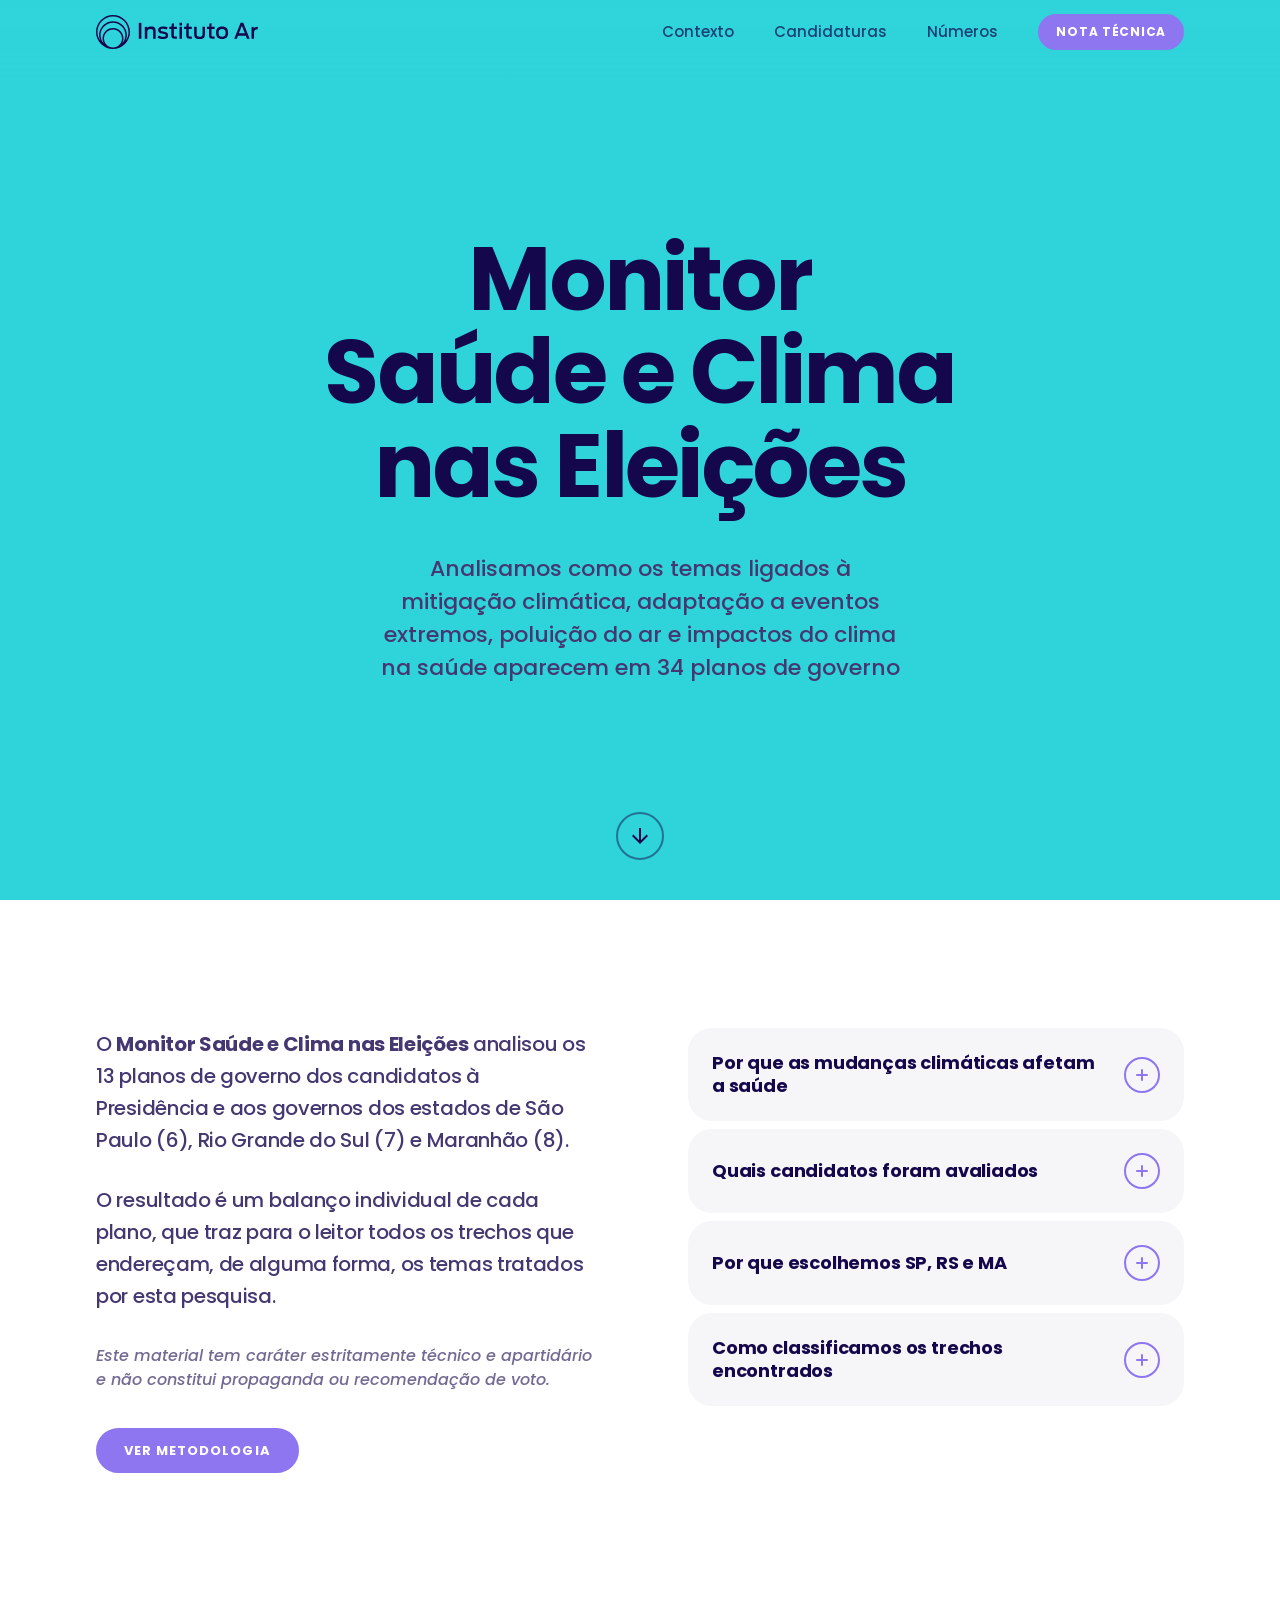
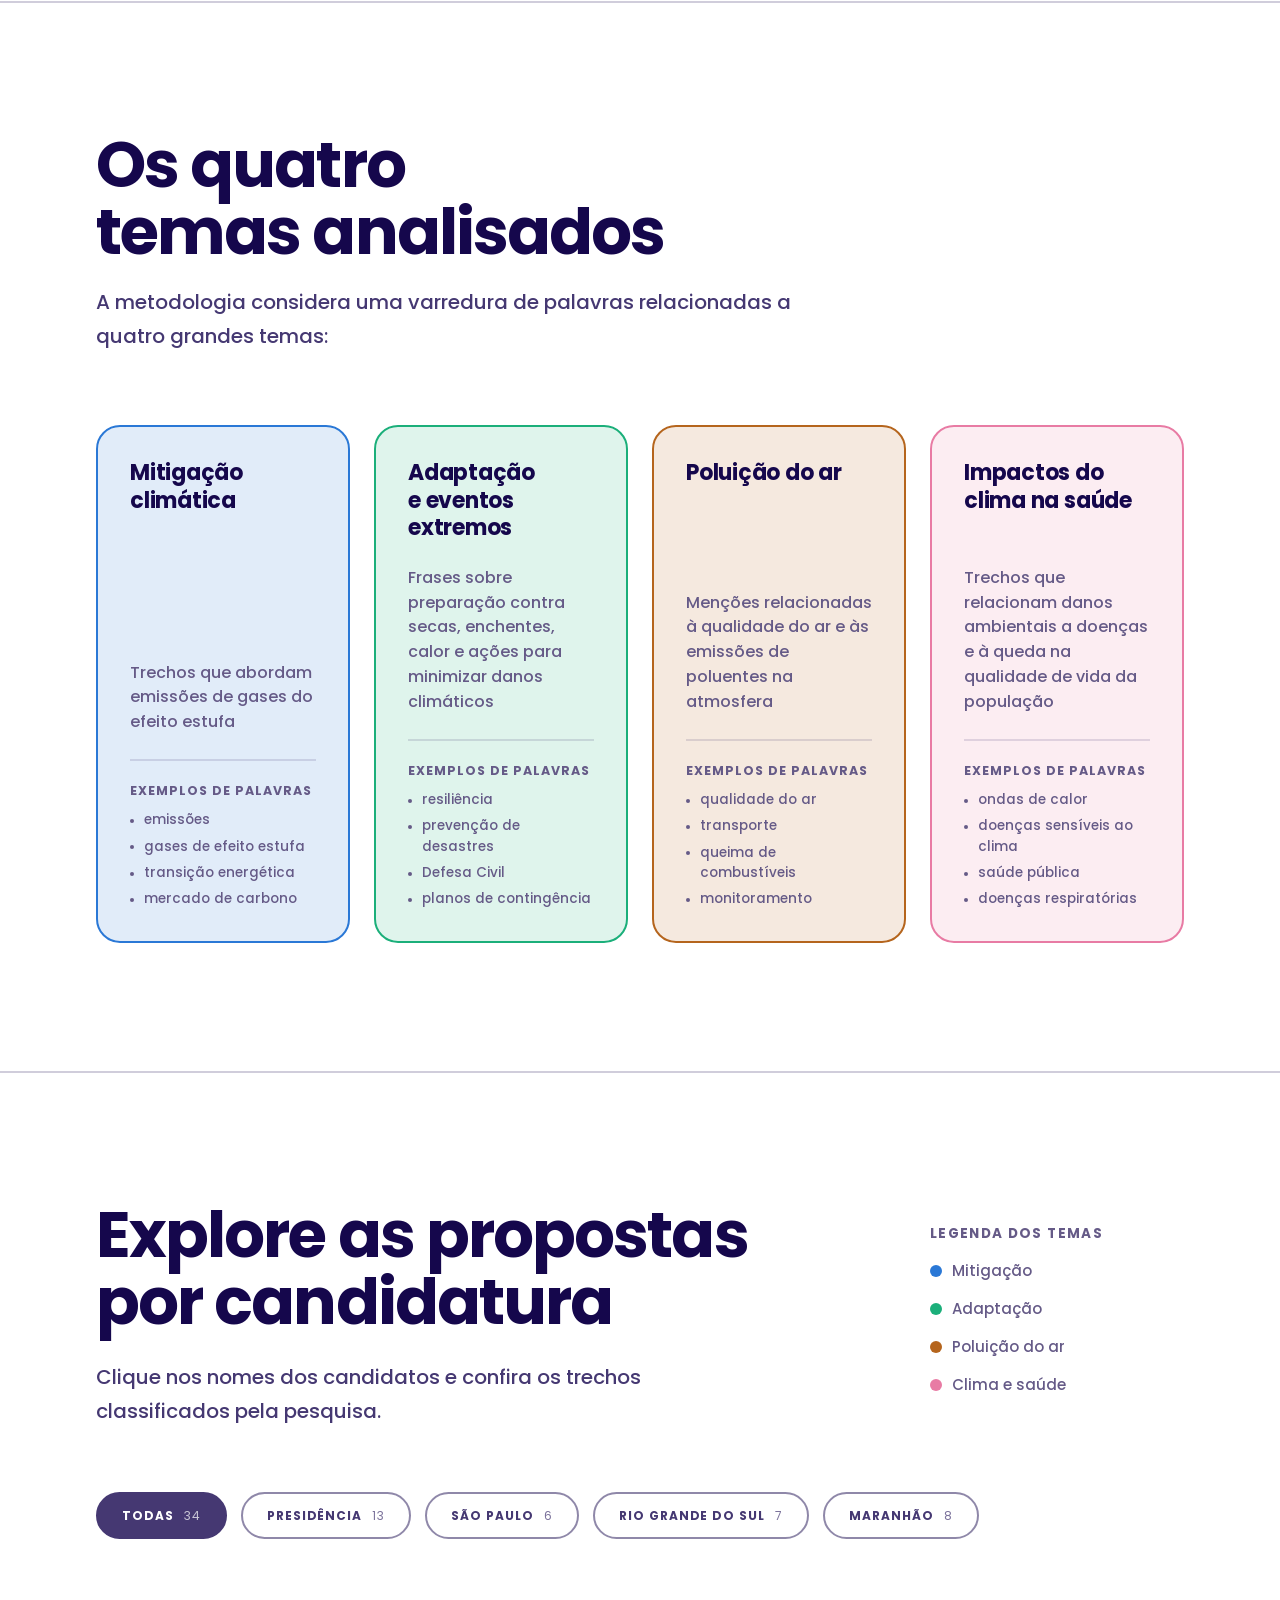
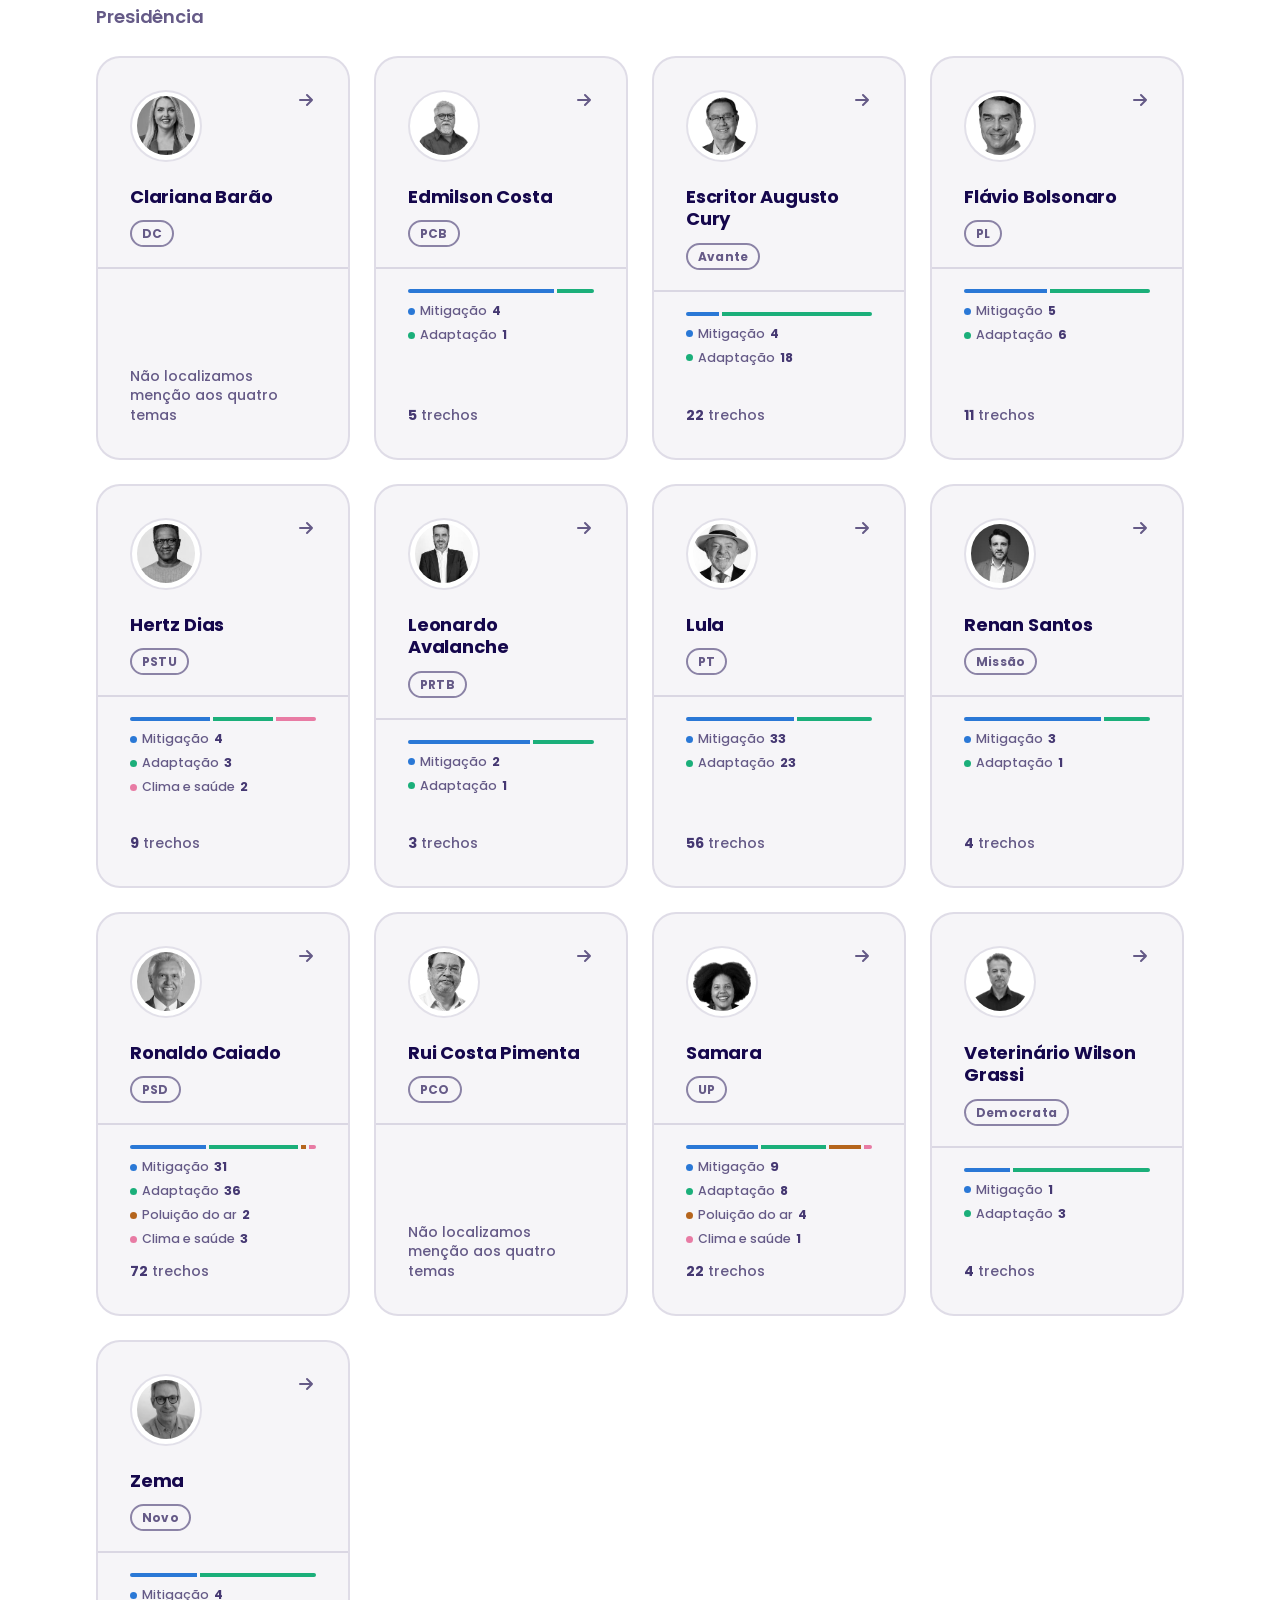
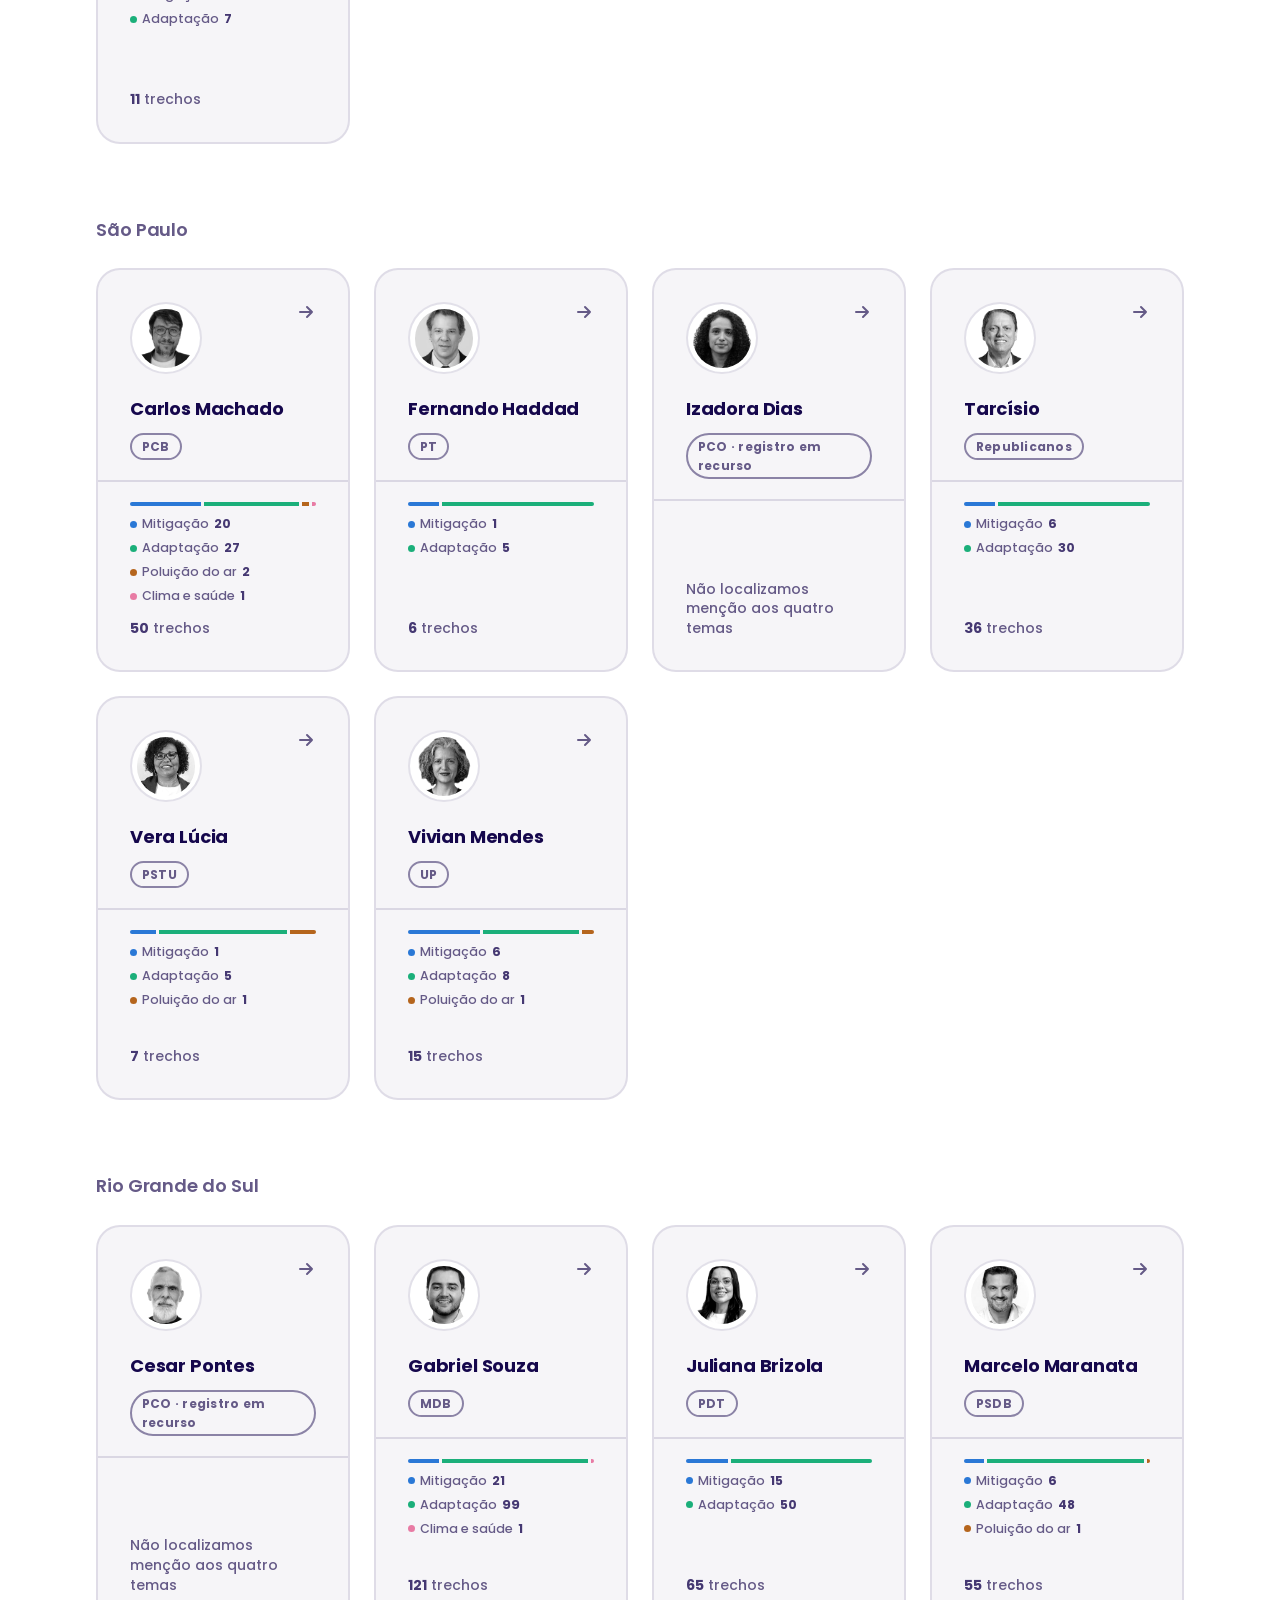
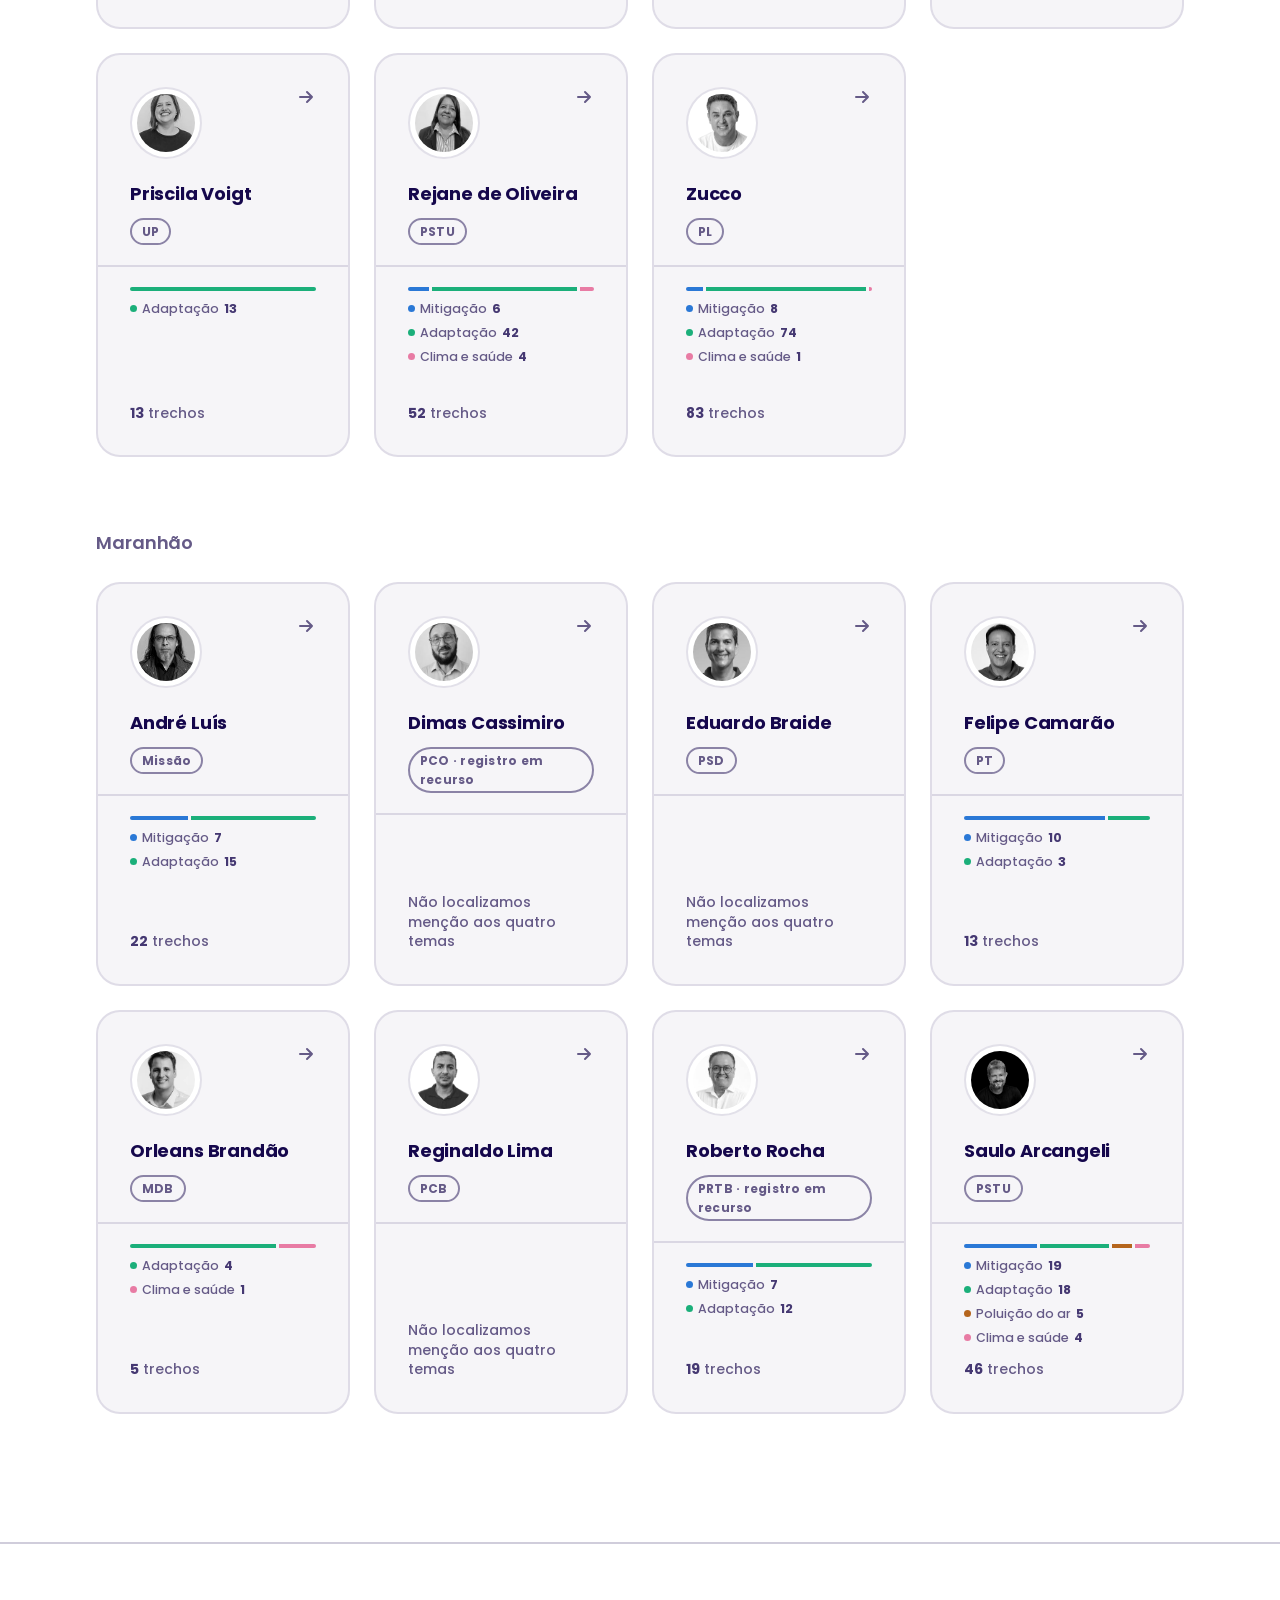
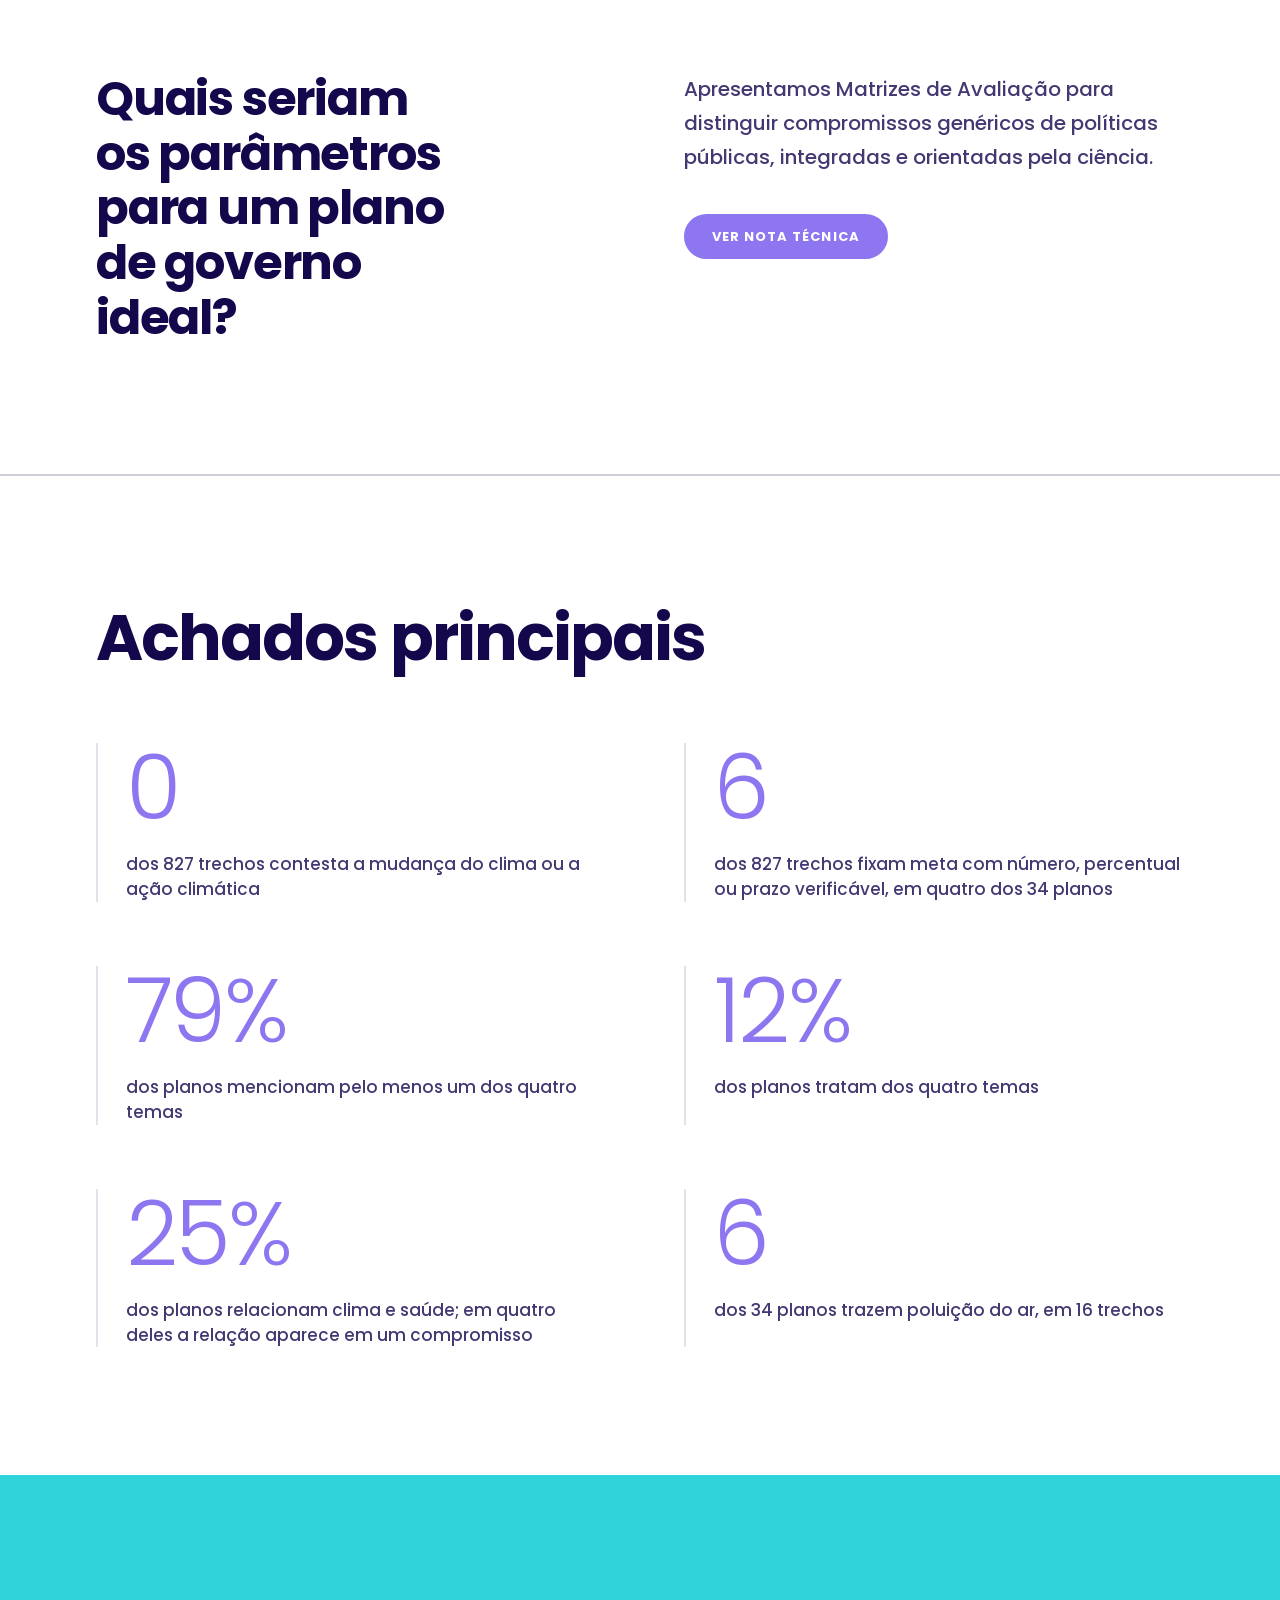
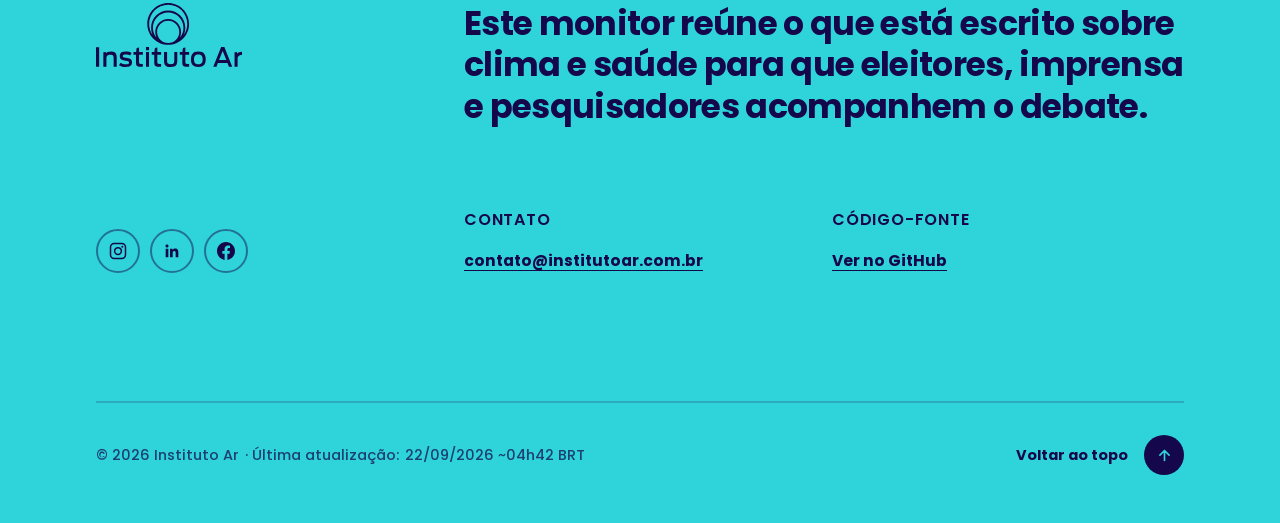
==== site/index.html @ 125ea730 "adiciona meta description e og:image nas três páginas" ====
<!DOCTYPE html>
<html lang="pt-BR">
<head>
<meta charset="utf-8">
<meta name="viewport" content="width=device-width, initial-scale=1, viewport-fit=cover">
<title>Monitor Saúde e Clima nas Eleições — Instituto Ar</title>
<meta name="description" content="Analisamos como os temas ligados à mitigação climática, adaptação a eventos extremos, poluição do ar e impactos do clima na saúde aparecem em 34 planos de governo.">
<meta property="og:type" content="website">
<meta property="og:locale" content="pt_BR">
<meta property="og:site_name" content="Monitor Saúde e Clima nas Eleições — Instituto Ar">
<meta property="og:title" content="Monitor Saúde e Clima nas Eleições — Instituto Ar">
<meta property="og:description" content="Analisamos como os temas ligados à mitigação climática, adaptação a eventos extremos, poluição do ar e impactos do clima na saúde aparecem em 34 planos de governo.">
<meta property="og:url" content="https://saudeeclimanaseleicoes.institutoar.org.br/">
<meta property="og:image" content="https://saudeeclimanaseleicoes.institutoar.org.br/og-image.jpg">
<meta property="og:image:width" content="1200">
<meta property="og:image:height" content="630">
<link rel="icon" type="image/png" sizes="32x32" href="icons/favicon-32.png">
<link rel="icon" type="image/png" sizes="16x16" href="icons/favicon-16.png">
<link rel="apple-touch-icon" sizes="180x180" href="icons/apple-touch-icon.png">
<link rel="preconnect" href="https://fonts.googleapis.com">
<link rel="preconnect" href="https://fonts.gstatic.com" crossorigin>
<link href="https://fonts.googleapis.com/css2?family=Poppins:wght@300;400;500;600;700&display=swap" rel="stylesheet">
<link rel="stylesheet" href="styles.css">

</head>
<body>

<header class="hdr on-acc" id="hdr">
  <div class="container">
    <nav class="nav" aria-label="Principal">
      <span class="brand-mark"><svg xmlns="http://www.w3.org/2000/svg" viewBox="0 0 1516.01 318.68" role="img" aria-label="Instituto Ar">
  <g>
    <path class="ia-logo-fill" d="M401.31,73.79h24.11v148.89h-24.11V73.79Z"/>
    <path class="ia-logo-fill" d="M457.37,111.57l18.28-1.41,2.01,9.85c5.43-6.63,16.27-12.46,41.19-12.46,34.96,0,40.39,18.89,40.39,46.82v68.32h-23.31v-63.69c0-16.48-1.61-28.13-24.92-28.13-25.72,0-30.14,12.46-30.14,30.14v61.68h-23.51v-111.11Z"/>
    <path class="ia-logo-fill" d="M576.51,211.03l12.06-18.08c12.46,8.04,27.33,11.45,39.58,11.45,18.08,0,24.92-2.61,24.92-13.86,0-9.24-6.23-11.05-24.71-14.06-26.92-4.22-45.61-8.44-45.61-35.56,0-21.3,12.26-33.35,45.61-33.35,17.48,0,33.15,3.62,44.2,10.05l-11.05,19.29c-8.24-4.42-20.09-7.64-32.55-7.64-18.49,0-23.11,4.22-23.11,11.65,0,9.04,6.03,11.25,23.11,14.06,27.93,4.62,46.82,8.04,46.82,34.36s-14.06,35.36-49.03,35.36c-17.08,0-34.96-3.42-50.23-13.66Z"/>
    <path class="ia-logo-fill" d="M687.02,110.16h20.09l4.22-30.14,18.28-3.82v33.96h28.73v21.3h-28.73v55.46c0,9.44,1.21,15.07,15.67,15.07h13.06v20.7c-3.21.2-13.66.2-17.48.2-27.93,0-34.56-10.05-34.56-32.55v-58.87h-19.29v-21.3Z"/>
    <path class="ia-logo-fill" d="M782.45,72.18h23.51v25.72h-23.51v-25.72ZM782.66,110.16h23.11v112.52h-23.11v-112.52Z"/>
    <path class="ia-logo-fill" d="M826.46,110.16h20.09l4.22-30.14,18.28-3.82v33.96h28.73v21.3h-28.73v55.46c0,9.44,1.21,15.07,15.67,15.07h13.06v20.7c-3.21.2-13.66.2-17.48.2-27.93,0-34.56-10.05-34.56-32.55v-58.87h-19.29v-21.3Z"/>
    <path class="ia-logo-fill" d="M920.28,172.85v-62.69h23.31v63.29c0,16.88.2,29.74,27.53,29.74s27.33-12.86,27.33-30.14v-62.89h22.91v62.29c0,35.16-7.03,52.24-50.23,52.24s-50.83-16.88-50.83-51.84Z"/>
    <path class="ia-logo-fill" d="M1040.23,110.16h20.09l4.22-30.14,18.28-3.82v33.96h28.73v21.3h-28.73v55.46c0,9.44,1.21,15.07,15.67,15.07h13.06v20.7c-3.21.2-13.66.2-17.48.2-27.93,0-34.56-10.05-34.56-32.55v-58.87h-19.29v-21.3Z"/>
    <path class="ia-logo-fill" d="M1125.42,166.22c0-38.18,15.87-58.67,56.46-58.67s56.46,20.5,56.46,58.67-15.87,58.67-56.46,58.67-56.46-20.49-56.46-58.67ZM1214.83,166.82c0-23.31-8.24-36.77-32.95-36.77s-32.95,13.46-32.95,36.77,8.04,36.97,32.95,36.97,32.95-13.66,32.95-36.97Z"/>
    <path class="ia-logo-fill" d="M1355.48,72.79h24.92l59.88,149.89h-25.12l-11.05-28.53h-72.94l-11.05,28.53h-24.31l59.68-149.89ZM1395.46,171.64l-27.93-69.72-27.93,69.72h55.86Z"/>
    <path class="ia-logo-fill" d="M1457.94,111.57l18.28-1.41,2.41,12.86c4.62-7.64,18.28-13.66,37.37-14.06v23.51c-26.92.2-34.56,12.86-34.56,32.35v57.87h-23.51v-111.11Z"/>
  </g>
  <path class="ia-logo-symbol" d="M159.34,0C71.48,0,0,71.48,0,159.34s71.48,159.34,159.34,159.34,159.34-71.48,159.34-159.34S247.2,0,159.34,0ZM159.34,14c80.14,0,145.34,65.2,145.34,145.34,0,31.7-10.21,61.06-27.5,84.98,8.16-17.03,12.73-36.09,12.73-56.2,0-71.99-58.57-130.56-130.56-130.56S28.78,116.12,28.78,188.12c0,20.11,4.57,39.17,12.73,56.2-17.29-23.91-27.5-53.27-27.5-84.98C14,79.2,79.2,14,159.34,14ZM42.78,188.12c0-64.27,52.29-116.56,116.56-116.56s116.56,52.29,116.56,116.56c0,29.3-10.87,56.11-28.79,76.61,6.79-13.36,10.63-28.47,10.63-44.45,0-54.26-44.14-98.4-98.4-98.4s-98.4,44.14-98.4,98.4c0,15.99,3.83,31.09,10.63,44.45-17.92-20.5-28.79-47.31-28.79-76.61ZM74.94,220.28c0-46.54,37.86-84.4,84.4-84.4s84.4,37.86,84.4,84.4-37.86,84.4-84.4,84.4-84.4-37.86-84.4-84.4Z"/>
</svg></span>
      <div><a href="#contexto">Contexto</a><a href="#candidaturas">Candidaturas</a><a href="#numeros">Números</a><a class="nav-cta" href="nota-tecnica/" data-doc="nota-tecnica">Nota técnica</a></div>
      <button type="button" class="nav-burger" id="nav-burger" aria-label="Abrir menu" aria-expanded="false" aria-controls="drawer">
        <svg viewBox="0 0 20 20" fill="none" stroke="currentColor" stroke-width="2" stroke-linecap="round" aria-hidden="true"><path d="M3 6h14M3 10h14M3 14h14"/></svg>
      </button>
    </nav>
  </div>
</header>

<div class="drawer-backdrop" id="drawer-backdrop" hidden></div>
<nav class="drawer" id="drawer" aria-label="Menu" hidden>
  <div class="drawer-top">
    <span class="brand-mark drawer-brand"><svg xmlns="http://www.w3.org/2000/svg" viewBox="0 0 1516.01 318.68" role="img" aria-label="Instituto Ar">
  <g>
    <path class="ia-logo-fill" d="M401.31,73.79h24.11v148.89h-24.11V73.79Z"/>
    <path class="ia-logo-fill" d="M457.37,111.57l18.28-1.41,2.01,9.85c5.43-6.63,16.27-12.46,41.19-12.46,34.96,0,40.39,18.89,40.39,46.82v68.32h-23.31v-63.69c0-16.48-1.61-28.13-24.92-28.13-25.72,0-30.14,12.46-30.14,30.14v61.68h-23.51v-111.11Z"/>
    <path class="ia-logo-fill" d="M576.51,211.03l12.06-18.08c12.46,8.04,27.33,11.45,39.58,11.45,18.08,0,24.92-2.61,24.92-13.86,0-9.24-6.23-11.05-24.71-14.06-26.92-4.22-45.61-8.44-45.61-35.56,0-21.3,12.26-33.35,45.61-33.35,17.48,0,33.15,3.62,44.2,10.05l-11.05,19.29c-8.24-4.42-20.09-7.64-32.55-7.64-18.49,0-23.11,4.22-23.11,11.65,0,9.04,6.03,11.25,23.11,14.06,27.93,4.62,46.82,8.04,46.82,34.36s-14.06,35.36-49.03,35.36c-17.08,0-34.96-3.42-50.23-13.66Z"/>
    <path class="ia-logo-fill" d="M687.02,110.16h20.09l4.22-30.14,18.28-3.82v33.96h28.73v21.3h-28.73v55.46c0,9.44,1.21,15.07,15.67,15.07h13.06v20.7c-3.21.2-13.66.2-17.48.2-27.93,0-34.56-10.05-34.56-32.55v-58.87h-19.29v-21.3Z"/>
    <path class="ia-logo-fill" d="M782.45,72.18h23.51v25.72h-23.51v-25.72ZM782.66,110.16h23.11v112.52h-23.11v-112.52Z"/>
    <path class="ia-logo-fill" d="M826.46,110.16h20.09l4.22-30.14,18.28-3.82v33.96h28.73v21.3h-28.73v55.46c0,9.44,1.21,15.07,15.67,15.07h13.06v20.7c-3.21.2-13.66.2-17.48.2-27.93,0-34.56-10.05-34.56-32.55v-58.87h-19.29v-21.3Z"/>
    <path class="ia-logo-fill" d="M920.28,172.85v-62.69h23.31v63.29c0,16.88.2,29.74,27.53,29.74s27.33-12.86,27.33-30.14v-62.89h22.91v62.29c0,35.16-7.03,52.24-50.23,52.24s-50.83-16.88-50.83-51.84Z"/>
    <path class="ia-logo-fill" d="M1040.23,110.16h20.09l4.22-30.14,18.28-3.82v33.96h28.73v21.3h-28.73v55.46c0,9.44,1.21,15.07,15.67,15.07h13.06v20.7c-3.21.2-13.66.2-17.48.2-27.93,0-34.56-10.05-34.56-32.55v-58.87h-19.29v-21.3Z"/>
    <path class="ia-logo-fill" d="M1125.42,166.22c0-38.18,15.87-58.67,56.46-58.67s56.46,20.5,56.46,58.67-15.87,58.67-56.46,58.67-56.46-20.49-56.46-58.67ZM1214.83,166.82c0-23.31-8.24-36.77-32.95-36.77s-32.95,13.46-32.95,36.77,8.04,36.97,32.95,36.97,32.95-13.66,32.95-36.97Z"/>
    <path class="ia-logo-fill" d="M1355.48,72.79h24.92l59.88,149.89h-25.12l-11.05-28.53h-72.94l-11.05,28.53h-24.31l59.68-149.89ZM1395.46,171.64l-27.93-69.72-27.93,69.72h55.86Z"/>
    <path class="ia-logo-fill" d="M1457.94,111.57l18.28-1.41,2.41,12.86c4.62-7.64,18.28-13.66,37.37-14.06v23.51c-26.92.2-34.56,12.86-34.56,32.35v57.87h-23.51v-111.11Z"/>
  </g>
  <path class="ia-logo-symbol" d="M159.34,0C71.48,0,0,71.48,0,159.34s71.48,159.34,159.34,159.34,159.34-71.48,159.34-159.34S247.2,0,159.34,0ZM159.34,14c80.14,0,145.34,65.2,145.34,145.34,0,31.7-10.21,61.06-27.5,84.98,8.16-17.03,12.73-36.09,12.73-56.2,0-71.99-58.57-130.56-130.56-130.56S28.78,116.12,28.78,188.12c0,20.11,4.57,39.17,12.73,56.2-17.29-23.91-27.5-53.27-27.5-84.98C14,79.2,79.2,14,159.34,14ZM42.78,188.12c0-64.27,52.29-116.56,116.56-116.56s116.56,52.29,116.56,116.56c0,29.3-10.87,56.11-28.79,76.61,6.79-13.36,10.63-28.47,10.63-44.45,0-54.26-44.14-98.4-98.4-98.4s-98.4,44.14-98.4,98.4c0,15.99,3.83,31.09,10.63,44.45-17.92-20.5-28.79-47.31-28.79-76.61ZM74.94,220.28c0-46.54,37.86-84.4,84.4-84.4s84.4,37.86,84.4,84.4-37.86,84.4-84.4,84.4-84.4-37.86-84.4-84.4Z"/>
</svg></span>
    <button type="button" class="dlg-close" id="drawer-close" aria-label="Fechar menu">
      <svg width="18" height="18" viewBox="0 0 18 18" fill="none" stroke="currentColor" stroke-width="2" stroke-linecap="round" aria-hidden="true"><path d="M3 3l12 12M15 3L3 15"/></svg>
    </button>
  </div>
  <a href="#contexto">Contexto</a>
  <a href="#candidaturas">Candidaturas</a>
  <a href="#numeros">Números</a>
  <a class="nav-cta drawer-cta" href="nota-tecnica/" data-doc="nota-tecnica">Nota técnica</a>
</nav>

<header class="hero" id="topo">
  <svg viewBox="0 0 640 640" aria-hidden="true">
    <circle class="ring" cx="320" cy="320" r="319" style="--d:0s"/>
    <circle class="ring" cx="320" cy="320" r="319" style="--d:-4s"/>
    <circle class="ring" cx="320" cy="320" r="319" style="--d:-8s"/>
    <circle class="ring" cx="320" cy="320" r="319" style="--d:-12s"/>
  </svg>
  <div class="container">
    <div class="grid">
      <h1>Monitor<br>Saúde e Clima<br>nas Eleições</h1>
      <p class="sub">Analisamos como os temas ligados à mitigação climática, adaptação a eventos extremos, poluição do ar e impactos do clima na saúde aparecem em 34 planos de governo</p>
    </div>
  </div>
  <a class="scroll-cue" href="#contexto" aria-label="Rolar para o conteúdo">
    <svg viewBox="0 0 24 24" aria-hidden="true"><path d="M20 12l-1.41-1.41L13 16.17V4h-2v12.17l-5.58-5.59L4 12l8 8 8-8z"/></svg>
  </a>
</header>

<main>
  <!-- introdução: texto grande + accordion (fechado por padrão) -->
  <section class="sec" id="contexto" data-nav="contexto">
    <div class="container ctx-grid">
      <div class="ctx-main">
        <p class="ctx-lead">O <b>Monitor Saúde e Clima nas Eleições</b> analisou os 13 planos de governo dos candidatos à Presidência e aos governos dos estados de São Paulo (6), Rio Grande do Sul (7) e Maranhão (8).</p>
        <p class="ctx-lead">O resultado é um balanço individual de cada plano, que traz para o leitor todos os trechos que endereçam, de alguma forma, os temas tratados por esta pesquisa.</p>
        <p class="hero-disclaimer"><em>Este material tem caráter estritamente técnico e apartidário e não constitui propaganda ou recomendação de voto.</em></p>
        <div class="btns">
          <a class="btn violet" href="metodologia/" data-doc="metodologia" title="Como fizemos a pesquisa">Ver metodologia</a>
        </div>
      </div>
      <div class="acc">
        <details class="acc-item">
          <summary><span class="acc-t">Por que as mudanças climáticas afetam a saúde</span><span class="acc-i" aria-hidden="true"></span></summary>
          <div class="acc-body"><div class="acc-body-in">
            <p>As mudanças climáticas afetam a saúde porque alteram as condições em que vivemos. Ondas de calor, secas e enchentes causam mortes, traumas e sobrecarregam o SUS.</p>
            <p>Temperaturas mais altas e chuvas irregulares ampliam o território de mosquitos como o Aedes aegypti, levando a dengue a novas regiões e a quase todo o ano.</p>
            <p>As queimadas e a queima de combustíveis fósseis poluem o ar com material particulado fino agravando doenças respiratórias e cardiovasculares, sobretudo em crianças, idosos e populações de baixa renda.</p>
          </div></div>
        </details>
        <details class="acc-item">
          <summary><span class="acc-t">Quais candidatos foram avaliados</span><span class="acc-i" aria-hidden="true"></span></summary>
          <div class="acc-body"><div class="acc-body-in">
            <p>Foram avaliadas as propostas registradas no Tribunal Superior Eleitoral até 22 de setembro, para a eleição presidencial e aos estados de SP, RS e MA.</p>
            <p>Todas as candidaturas com planos disponíveis no TSE até a referida data foram consideradas, incluindo aquelas em análise pelo Tribunal e com recursos cabíveis. As candidaturas são apresentadas com os mesmos nomes que devem aparecer nas urnas.</p>
          </div></div>
        </details>
        <details class="acc-item">
          <summary><span class="acc-t">Por que escolhemos SP, RS e MA</span><span class="acc-i" aria-hidden="true"></span></summary>
          <div class="acc-body"><div class="acc-body-in">
            <p><b>São Paulo:</b> Com mais de 44 milhões de habitantes, é o estado mais populoso do Brasil, concentrando cerca de 21% da população nacional (IBGE, 2023). Essa densidade amplifica os impactos das ilhas de calor urbanas e da poluição atmosférica, tornando-o laboratório ideal para avaliar mitigação e adaptação urbana.</p>
            <p><b>Rio Grande do Sul:</b> Em maio de 2024, o estado sofreu inundações históricas, potencializadas pela sinergia entre mudanças climáticas antropogênicas e o El Niño (Clarke et al., 2026; Marengo et al., 2024), com colapso hospitalar, rodovias interrompidas e surtos de leptospirose.</p>
            <p><b>Maranhão:</b> Localizado na transição Amazônia-Cerrado, registrou o maior número absoluto de focos de calor do Brasil em 2025 (INPE, 2026). A exposição crônica a material particulado fino (MP2,5) eleva morbidade respiratória e cardiovascular, testando a integração entre mitigação e saúde.</p>
          </div></div>
        </details>
        <details class="acc-item">
          <summary><span class="acc-t">Como classificamos os trechos encontrados</span><span class="acc-i" aria-hidden="true"></span></summary>
          <div class="acc-body"><div class="acc-body-in">
            <dl class="acc-selos" id="acc-selos"></dl>
          </div></div>
        </details>
      </div>
    </div>
  </section>

  <!-- os quatro temas -->
  <section class="sec temas" id="temas" data-nav="contexto">
    <div class="container">
      <h2 class="t-big">Os quatro<br>temas analisados</h2>
      <p class="lead" style="margin-top:20px">A metodologia considera uma varredura de palavras relacionadas a quatro grandes temas:</p>
      <ul class="temas-grid">
        <li class="tema" style="--c:var(--t-mit)"><h3>Mitigação climática</h3><div class="tema-copy"><p>Trechos que abordam emissões de gases do efeito estufa</p><div class="tema-exs"><p class="tema-exs-label">Exemplos de palavras</p><ul class="tema-exs-list"><li>emissões</li><li>gases de efeito estufa</li><li>transição energética</li><li>mercado de carbono</li></ul></div></div></li>
        <li class="tema" style="--c:var(--t-ada)"><h3>Adaptação e eventos extremos</h3><div class="tema-copy"><p>Frases sobre preparação contra secas, enchentes, calor e ações para minimizar danos climáticos</p><div class="tema-exs"><p class="tema-exs-label">Exemplos de palavras</p><ul class="tema-exs-list"><li>resiliência</li><li>prevenção de desastres</li><li>Defesa Civil</li><li>planos de contingência</li></ul></div></div></li>
        <li class="tema" style="--c:var(--t-ar)"><h3>Poluição do ar</h3><div class="tema-copy"><p>Menções relacionadas à qualidade do ar e às emissões de poluentes na atmosfera</p><div class="tema-exs"><p class="tema-exs-label">Exemplos de palavras</p><ul class="tema-exs-list"><li>qualidade do ar</li><li>transporte</li><li>queima de combustíveis</li><li>monitoramento</li></ul></div></div></li>
        <li class="tema" style="--c:var(--t-sau)"><h3>Impactos do clima na saúde</h3><div class="tema-copy"><p>Trechos que relacionam danos ambientais a doenças e à queda na qualidade de vida da população</p><div class="tema-exs"><p class="tema-exs-label">Exemplos de palavras</p><ul class="tema-exs-list"><li>ondas de calor</li><li>doenças sensíveis ao clima</li><li>saúde pública</li><li>doenças respiratórias</li></ul></div></div></li>
      </ul>
    </div>
  </section>

  <!-- ferramenta -->
  <section class="sec tool" id="candidaturas" data-nav="candidaturas">
    <div class="container grid">
      <h2 class="t-big">Explore as propostas por candidatura</h2>
      <div class="tool-lead"><p class="lead">Clique nos nomes dos candidatos e confira os trechos classificados pela pesquisa.</p></div>
      <div class="tlegend" id="tlegend"></div>
      <div class="wide filters" id="filters"></div>
      <div class="wide groups" id="cards"></div>
    </div>
  </section>

  <!-- nota técnica -->
  <section class="sec" id="nota-tecnica">
    <div class="container grid">
      <h2 class="t">Quais seriam <br class="t-br">os parâmetros <br class="t-br">para um plano <br class="t-br">de governo ideal?</h2>
      <div class="c">
        <p class="lead">Apresentamos Matrizes de Avaliação para distinguir compromissos genéricos de políticas públicas, integradas e orientadas pela ciência.</p>
        <div class="btns">
          <a class="btn violet" href="nota-tecnica/" data-doc="nota-tecnica" title="Nota técnica">Ver nota técnica</a>
        </div>
      </div>
    </div>
  </section>

  <!-- números -->
  <section class="sec nums" id="numeros" data-nav="numeros">
    <div class="container">
      <h2 class="t-big">Achados principais</h2>
      <div class="nums-grid" id="nums"></div>
    </div>
  </section>
</main>

<footer class="foot">
  <div class="container foot-grid">
    <div class="foot-brand">
      <h2 class="sr">Instituto Ar</h2>
      <div class="foot-logos">
        <a class="foot-logo-mark" href="https://institutoar.org.br/" target="_blank" rel="noopener" aria-label="Instituto Ar"><svg xmlns="http://www.w3.org/2000/svg" viewBox="0 0 1114.7 488.07" role="img" aria-hidden="true">
  <g>
    <path class="ia-logo-fill" d="M0,336.97h24.11v148.89H0v-148.89Z"/>
    <path class="ia-logo-fill" d="M56.06,374.75l18.28-1.41,2.01,9.85c5.43-6.63,16.27-12.46,41.19-12.46,34.96,0,40.39,18.89,40.39,46.82v68.32h-23.31v-63.69c0-16.48-1.61-28.13-24.92-28.13-25.72,0-30.14,12.46-30.14,30.14v61.68h-23.51v-111.11Z"/>
    <path class="ia-logo-fill" d="M175.2,474.21l12.06-18.08c12.46,8.04,27.33,11.45,39.58,11.45,18.08,0,24.92-2.61,24.92-13.86,0-9.24-6.23-11.05-24.71-14.06-26.92-4.22-45.61-8.44-45.61-35.56,0-21.3,12.26-33.35,45.61-33.35,17.48,0,33.15,3.62,44.2,10.05l-11.05,19.29c-8.24-4.42-20.09-7.64-32.55-7.64-18.49,0-23.11,4.22-23.11,11.65,0,9.04,6.03,11.25,23.11,14.06,27.93,4.62,46.82,8.04,46.82,34.36s-14.06,35.36-49.03,35.36c-17.08,0-34.96-3.42-50.23-13.66Z"/>
    <path class="ia-logo-fill" d="M285.71,373.34h20.09l4.22-30.14,18.28-3.82v33.96h28.73v21.3h-28.73v55.46c0,9.44,1.21,15.07,15.67,15.07h13.06v20.7c-3.21.2-13.66.2-17.48.2-27.93,0-34.56-10.05-34.56-32.55v-58.87h-19.29v-21.3Z"/>
    <path class="ia-logo-fill" d="M381.14,335.37h23.51v25.72h-23.51v-25.72ZM381.34,373.34h23.11v112.52h-23.11v-112.52Z"/>
    <path class="ia-logo-fill" d="M425.14,373.34h20.09l4.22-30.14,18.28-3.82v33.96h28.73v21.3h-28.73v55.46c0,9.44,1.21,15.07,15.67,15.07h13.06v20.7c-3.21.2-13.66.2-17.48.2-27.93,0-34.56-10.05-34.56-32.55v-58.87h-19.29v-21.3Z"/>
    <path class="ia-logo-fill" d="M518.97,436.03v-62.69h23.31v63.29c0,16.88.2,29.74,27.53,29.74s27.33-12.86,27.33-30.14v-62.89h22.91v62.29c0,35.16-7.03,52.24-50.23,52.24s-50.83-16.88-50.83-51.84Z"/>
    <path class="ia-logo-fill" d="M638.92,373.34h20.09l4.22-30.14,18.28-3.82v33.96h28.73v21.3h-28.73v55.46c0,9.44,1.21,15.07,15.67,15.07h13.06v20.7c-3.21.2-13.66.2-17.48.2-27.93,0-34.56-10.05-34.56-32.55v-58.87h-19.29v-21.3Z"/>
    <path class="ia-logo-fill" d="M724.11,429.4c0-38.18,15.87-58.67,56.46-58.67s56.46,20.5,56.46,58.67-15.87,58.67-56.46,58.67-56.46-20.49-56.46-58.67ZM813.52,430c0-23.31-8.24-36.77-32.95-36.77s-32.95,13.46-32.95,36.77,8.04,36.97,32.95,36.97,32.95-13.66,32.95-36.97Z"/>
    <path class="ia-logo-fill" d="M954.16,335.97h24.92l59.88,149.89h-25.12l-11.05-28.53h-72.94l-11.05,28.53h-24.31l59.68-149.89ZM994.15,434.83l-27.93-69.72-27.93,69.72h55.86Z"/>
    <path class="ia-logo-fill" d="M1056.63,374.75l18.28-1.41,2.41,12.86c4.62-7.63,18.28-13.66,37.37-14.06v23.51c-26.92.2-34.56,12.86-34.56,32.35v57.87h-23.51v-111.11Z"/>
  </g>
  <path class="ia-logo-symbol" d="M550.62,0c-87.86,0-159.34,71.48-159.34,159.34s71.48,159.34,159.34,159.34,159.34-71.48,159.34-159.34S638.48,0,550.62,0ZM550.62,14c80.14,0,145.34,65.2,145.34,145.34,0,31.7-10.21,61.06-27.5,84.98,8.16-17.03,12.73-36.09,12.73-56.2,0-71.99-58.57-130.56-130.56-130.56s-130.56,58.57-130.56,130.56c0,20.11,4.57,39.17,12.73,56.2-17.29-23.91-27.5-53.27-27.5-84.98,0-80.14,65.2-145.34,145.34-145.34ZM434.05,188.12c0-64.27,52.29-116.56,116.56-116.56s116.56,52.29,116.56,116.56c0,29.3-10.87,56.11-28.79,76.61,6.79-13.36,10.63-28.47,10.63-44.45,0-54.26-44.14-98.4-98.4-98.4s-98.4,44.14-98.4,98.4c0,15.99,3.83,31.09,10.63,44.45-17.92-20.5-28.79-47.31-28.79-76.61ZM466.21,220.28c0-46.54,37.86-84.4,84.4-84.4s84.4,37.86,84.4,84.4-37.86,84.4-84.4,84.4-84.4-37.86-84.4-84.4Z"/>
</svg></a>
      </div>
      <div class="share-block">
        <div class="share" role="group" aria-label="Redes sociais">
          <a href="https://www.instagram.com/institutoaroficial/" target="_blank" rel="noopener" aria-label="Instituto Ar no Instagram" title="Instagram"><svg viewBox="0 0 24 24" aria-hidden="true"><rect x="2" y="2" width="20" height="20" rx="5" fill="none" stroke="currentColor" stroke-width="2"/><circle cx="12" cy="12" r="4.5" fill="none" stroke="currentColor" stroke-width="2"/><circle cx="17.8" cy="6.2" r="1.3"/></svg></a>
          <a href="https://www.linkedin.com/company/instituto-ar" target="_blank" rel="noopener" aria-label="Instituto Ar no LinkedIn" title="LinkedIn"><svg viewBox="0 0 24 24" aria-hidden="true"><path d="M20.447 20.452h-3.554v-5.569c0-1.328-.027-3.037-1.852-3.037-1.853 0-2.136 1.445-2.136 2.939v5.667H9.351V9h3.414v1.561h.046c.477-.9 1.637-1.85 3.37-1.85 3.601 0 4.267 2.37 4.267 5.455v6.286zM5.337 7.433c-1.144 0-2.063-.926-2.063-2.065 0-1.138.92-2.063 2.063-2.063 1.14 0 2.064.925 2.064 2.063 0 1.139-.925 2.065-2.064 2.065zm1.782 13.019H3.555V9h3.564v11.452z"/></svg></a>
          <a href="https://www.facebook.com/institutoaroficial/" target="_blank" rel="noopener" aria-label="Instituto Ar no Facebook" title="Facebook"><svg viewBox="0 0 24 24" aria-hidden="true"><path d="M24 12.073c0-6.627-5.373-12-12-12s-12 5.373-12 12c0 5.99 4.388 10.954 10.125 11.854v-8.385H7.078v-3.47h3.047V9.43c0-3.007 1.792-4.669 4.533-4.669 1.312 0 2.686.235 2.686.235v2.953H15.83c-1.491 0-1.956.925-1.956 1.874v2.25h3.328l-.532 3.47h-2.796v8.385C19.612 23.027 24 18.062 24 12.073z"/></svg></a>
        </div>
        <span class="share-msg" id="share-msg" role="status" aria-live="polite"></span>
      </div>
    </div>
    <div class="foot-text">
      <p class="foot-close">Este monitor reúne o que está escrito sobre clima e saúde para que eleitores, imprensa e pesquisadores acompanhem o debate.</p>
      <div class="foot-info">
        <div>
          <h3>Contato</h3>
          <p><a href="mailto:contato@institutoar.com.br">contato@institutoar.com.br</a></p>
        </div>
        <div>
          <h3>Código-fonte</h3>
          <p><a href="https://github.com/institutoar/saude-e-clima-nas-eleicoes" target="_blank" rel="noopener">Ver no GitHub</a></p>
        </div>
      </div>
    </div>
    <div class="foot-bottom">
      <span class="foot-copy"><span>© 2026 Instituto Ar</span><span>· Última atualização:</span><span data-fill="dataCorte"></span></span>
      <a class="foot-top" href="#topo"><span>Voltar ao topo</span><i aria-hidden="true"><svg width="15" height="15" viewBox="0 0 18 18" fill="none" stroke="currentColor" stroke-width="2" stroke-linecap="round" stroke-linejoin="round"><path d="M9 15V3M3.5 8.5 9 3l5.5 5.5"/></svg></i></a>
    </div>
  </div>
</footer>

<dialog class="dlg" id="cand" aria-labelledby="cand-titulo">
  <div class="dlg-inner">
    <header class="dlg-head">
      <div class="dlg-top">
        <div class="dlg-id">
          <span class="avatar" id="cand-avatar" aria-hidden="true"></span>
          <div><h2 id="cand-titulo"></h2><p class="dlg-sub" id="cand-sub"></p></div>
        </div>
        <button type="button" class="dlg-close" aria-label="Fechar">
          <svg width="18" height="18" viewBox="0 0 18 18" fill="none" stroke="currentColor" stroke-width="2" stroke-linecap="round" aria-hidden="true"><path d="M3 3l12 12M15 3L3 15"/></svg>
        </button>
      </div>
      <div class="nat-bar" id="cand-natbar"></div>
      <div class="dlg-filters" id="cand-filters" role="group" aria-label="Filtrar por tema"></div>
      <p class="dlg-status" id="cand-status" aria-live="polite"></p>
    </header>
    <div class="dlg-body" id="cand-body"></div>
  </div>
  <div class="pop" id="pop" role="status" hidden></div>
</dialog>

<dialog class="dlg dlg-doc" id="doc" aria-labelledby="doc-titulo">
  <div class="dlg-inner">
    <header class="dlg-head doc-head">
      <div class="dlg-top">
        <h2 id="doc-titulo"></h2>
        <button type="button" class="dlg-close" aria-label="Fechar">
          <svg width="18" height="18" viewBox="0 0 18 18" fill="none" stroke="currentColor" stroke-width="2" stroke-linecap="round" aria-hidden="true"><path d="M3 3l12 12M15 3L3 15"/></svg>
        </button>
      </div>
    </header>
    <div class="dlg-body doc-body" id="doc-body"><div class="doc-body-inner" id="doc-body-inner"></div></div>
  </div>
</dialog>


<script src="dados.js"></script>
<script src="app.js"></script>
</body>
</html>
---- site/styles.css ----
@charset "UTF-8";
:root{
  --hero:#17064F;
  --hero-edge:#0B5663;
  --brand-ink:#17064F;
  --title:#15074C;   /* índigo — títulos em Poppins bold, mais peso gráfico */
  --dark:#FFFFFF;
  --mid:#FFFFFF;
  --deep:#FFFFFF;
  --card:color-mix(in srgb,var(--title) 4%,#fff);   /* tingido do índigo dos títulos */
  --card-2:color-mix(in srgb,var(--title) 4%,#fff);
  --card-hover:color-mix(in srgb,var(--title) 8%,#fff);
  --frase:#E2DAF6;
  --ink:#453872;   /* índigo mais claro — corpo/leads */
  --mute:#655A87;   /* índigo mais claro — texto secundário */
  --acc:#2FD4DA;   /* ciano de volta no hero/rodapé/foco */
  --violet:#8F76F1;
  --t-mit:#2a78d6;--t-ada:#1baf7a;--t-ar:#b5651d;--t-sau:#e87ba4;   /* tons originais — o fundo agora é tingido, não precisa de texto branco */
  --tema-tom:14%;
  --stroke:2px;   /* espessura única de todo fio/contorno/ícone de traço (só o foco também usa) */
  --rule:rgba(21,7,76,.12);
  --rule-strong:rgba(21,7,76,.2);
  --line-control:rgba(21,7,76,.48);   /* ≥ 3:1 sobre branco e sobre --card (contraste de componente) */
  --frame:rgba(21,7,76,.1);
  --track:rgba(21,7,76,.12);

  --container:1512px;
  --pad:96px;
  --gutter:16px;

  --head:'Poppins',system-ui,sans-serif;
  --body:'Poppins',system-ui,sans-serif;

  box-sizing:border-box;
  padding-top:env(safe-area-inset-top,0px);
  padding-bottom:env(safe-area-inset-bottom,0px);
}
*,*::before,*::after{box-sizing:border-box}
html{scroll-behavior:smooth;scroll-padding-top:calc(env(safe-area-inset-top,0px) + 88px)}
body{margin:0;background:var(--dark);color:var(--ink);font-family:var(--body);font-size:18px;font-weight:500;line-height:1.6;-webkit-font-smoothing:antialiased;-moz-osx-font-smoothing:grayscale;text-rendering:optimizeLegibility;-webkit-text-size-adjust:100%;text-size-adjust:100%}
h1,h2,h3,p,ul{margin:0}
a{color:inherit;text-decoration:none}
button{font:inherit;color:inherit;cursor:pointer}
svg[stroke-width]{stroke-width:var(--stroke)}
:focus-visible{outline:var(--stroke) solid var(--acc);outline-offset:3px}

/* ---------- grade: 5 colunas — título nas 2 primeiras, conteúdo nas 3 últimas (subdividido em 2 metades iguais) ---------- */
.container{max-width:var(--container);margin:0 auto;padding-inline:var(--pad)}
.grid{display:grid;grid-template-columns:repeat(5,minmax(0,1fr));column-gap:var(--gutter);row-gap:48px}
.t{grid-column:1 / 3}
.c,.first .c{grid-column:3 / 6;width:calc((min(var(--container),100vw) - 2*var(--pad) - 88px) / 2);margin-left:auto}
.wide{grid-column:1 / -1}

.t{max-width:472px;font-family:var(--head);font-weight:700;font-size:clamp(28px,4vw,48px);letter-spacing:-.025em;line-height:1.14;padding-right:32px;text-wrap:balance}
.lead{color:var(--ink);font-size:20px;font-weight:500;line-height:1.7;max-width:720px}
.c > .lead + .lead{margin-top:28px}
.lead b{color:var(--ink);font-weight:700}
/* títulos: --title (mais escuro que o texto corrido, --ink) */
.t,.t-big,.tema h3,.acc-t,.card .name,.dlg h2,.doc-body-inner h3,.doc-body-inner h4,.docpage-main h1{color:var(--title);font-weight:700}

/* ---------- header fixo ---------- */
@property --hbg{syntax:'<color>';inherits:true;initial-value:#005966}
.hdr{position:fixed;inset:0 0 auto 0;z-index:40;pointer-events:none;height:calc(80px + env(safe-area-inset-top,0px));padding-top:env(safe-area-inset-top,0px);--hbg:var(--acc);transition:--hbg .35s ease}
.hdr::before{content:"";position:absolute;inset:0;background:linear-gradient(to bottom,var(--hbg) 0,color-mix(in srgb,var(--hbg) 97%,transparent) 65%,transparent 100%)}
.nav div{align-items:center}
.nav a[aria-current="true"]{color:var(--ink);text-decoration:underline;text-decoration-color:var(--acc);text-decoration-thickness:2px;text-underline-offset:8px}
.hdr .container{height:100%}
.hdr .nav{position:relative;pointer-events:auto;height:64px;padding-block:0}
.hdr .nav a,.hdr .nav b{position:relative}
.nav{position:relative;display:flex;justify-content:space-between;align-items:center;padding-block:32px;font-size:15px;font-weight:500}
.nav b{font-family:var(--head);font-weight:700;font-size:17px}
.brand-mark{display:flex;align-items:center}
.brand-mark svg{height:34px;width:auto;display:block}
.ia-logo-fill{fill:var(--ink);transition:fill .2s ease}
.hdr.on-acc .ia-logo-fill{fill:var(--title)}
.ia-logo-symbol{fill:var(--acc);transition:fill .2s ease}
.hdr.on-acc .ia-logo-symbol{fill:var(--title)}
.nav div{display:flex;gap:40px;color:var(--mute)}
.nav a:hover{color:var(--ink)}
.nav-cta{display:inline-flex;align-items:center;height:36px;padding:0 18px;border:0;border-radius:999px;background:var(--violet);color:#fff;font-size:12px;font-weight:700;letter-spacing:.06em;text-transform:uppercase;white-space:nowrap;transition:background .2s ease}
.nav-cta:hover{background:var(--brand-ink)}

.nav-burger{display:none;flex:none;place-items:center;width:40px;height:40px;border:0;background:transparent;color:inherit}
.hdr.on-acc .nav-burger{color:var(--title)}

.drawer-backdrop{position:fixed;inset:0;z-index:60;background:rgba(21,7,76,.5);opacity:0;transition:opacity .25s ease}
.drawer-backdrop.in{opacity:1}
.drawer{position:fixed;inset:0 0 0 auto;z-index:61;width:min(340px,86vw);display:flex;flex-direction:column;gap:4px;padding:24px 28px 40px;background:var(--dark);box-shadow:-16px 0 40px rgba(21,7,76,.18);transform:translateX(100%);transition:transform .3s cubic-bezier(.4,0,.2,1);overflow-y:auto}
.drawer.in{transform:translateX(0)}
.drawer[hidden],.drawer-backdrop[hidden]{display:none}
.drawer-top{display:flex;align-items:center;justify-content:space-between;margin-bottom:20px}
.drawer-brand svg{height:26px;width:auto}
.drawer-brand .ia-logo-fill{fill:var(--title)}
.drawer a{padding:16px 0;border-bottom:var(--stroke) solid var(--rule);font-size:16px;font-weight:700;color:var(--title)}
.drawer a[aria-current="true"]{color:var(--violet)}
.drawer-cta{margin-top:24px;justify-content:center}
.nav a.nav-cta,.nav a.nav-cta:hover,.hdr.on-acc .nav a.nav-cta,.hdr.on-acc .nav a.nav-cta:hover{color:#fff;text-decoration:none}
.drawer a.nav-cta{padding:0 18px;border-bottom:0;font-size:12px;color:#fff}

@media (max-width:820px){
  .nav > div{display:none}
  .nav-burger{display:grid}
}
@media (min-width:821px){
  .nav-burger{display:none !important}
}
.hdr.on-acc .nav,.hdr.on-acc .nav b{color:var(--title)}
.hdr.on-acc .nav div{color:rgba(21,7,76,.72)}
.hdr.on-acc .nav a:hover,.hdr.on-acc .nav a[aria-current="true"]{color:var(--title)}
.hdr.on-acc .nav a[aria-current="true"]{text-decoration-color:var(--title)}

/* ---------- hero ---------- */
.ring{fill:none;stroke:var(--brand-ink);stroke-width:var(--stroke);vector-effect:non-scaling-stroke;transform-box:fill-box;transform-origin:center;opacity:0;animation:ripple 16s cubic-bezier(.2,.55,.3,1) infinite;animation-delay:var(--d)}
@keyframes ripple{0%{transform:scale(.06);opacity:.55}70%{opacity:.14}100%{transform:scale(1);opacity:0}}
.hero{position:relative;overflow:hidden;background:var(--acc);color:var(--brand-ink);min-height:100vh;min-height:100svh;display:flex;flex-direction:column;justify-content:center;padding-block:112px 96px}
.hero > .container{width:100%}
.hero > svg{--s:1240px;position:absolute;width:var(--s);height:var(--s);left:50%;top:50%;margin-left:calc(var(--s) / -2);margin-top:calc(var(--s) / -2);pointer-events:none}
.hero .grid{position:relative}
.hero h1{grid-column:1 / -1;text-align:center;justify-self:center;font-family:var(--head);font-weight:700;font-size:clamp(44px,7vw,104px);letter-spacing:-.03em;line-height:1.04;color:var(--title)}
.hero .sub{grid-column:1 / -1;justify-self:center;max-width:640px;text-align:center;color:var(--ink);font-size:22px;line-height:1.5;margin-top:-8px;text-wrap:balance}
.hero-disclaimer{width:100%;margin:32px 0 0;font-size:16px;font-weight:500;line-height:1.5;color:rgba(21,7,76,.6)}
.scroll-cue{position:absolute;left:50%;bottom:40px;margin-left:-24px;display:grid;place-items:center;width:48px;height:48px;border-radius:50%;border:var(--stroke) solid var(--line-control);color:var(--brand-ink);transition:background .2s ease,color .2s ease,border-color .2s ease}
.scroll-cue:hover{background:var(--brand-ink);color:var(--acc);border-color:var(--brand-ink)}
.scroll-cue svg{width:24px;height:24px;fill:currentColor}

/* ---------- seções ---------- */
.sec{padding-block:128px;background:var(--dark);border-top:var(--stroke) solid var(--rule-strong)}
#contexto{border-top:none}
.sec.tool{background:var(--deep)}
.sec.nums{background:var(--acc-nums,var(--dark));color:var(--ink)}


.sr{position:absolute;width:1px;height:1px;overflow:hidden;clip:rect(0 0 0 0);white-space:nowrap}

.btns{display:flex;flex-wrap:wrap;gap:12px;margin-top:40px}
.btn{display:inline-flex;align-items:center;gap:10px;padding:14px 26px;border:var(--stroke) solid var(--acc);border-radius:999px;background:var(--acc);color:var(--title);font-size:13px;font-weight:700;letter-spacing:.08em;line-height:1;text-transform:uppercase;transition:background .2s ease,color .2s ease,border-color .2s ease}
.btn.violet{border-color:var(--violet);background:var(--violet);color:#fff}
.btn.violet:hover{background:var(--brand-ink);border-color:var(--brand-ink);color:var(--violet)}
.btn svg{width:16px;height:16px;flex:none}
.btn:hover{background:var(--brand-ink);color:var(--acc);border-color:var(--brand-ink)}

/* compartilhar: bloco discreto na coluna do título, com fio e rótulo */
.share-block{grid-column:1 / 3;align-self:start;max-width:240px;position:relative}
.share{display:flex;flex-wrap:wrap;align-items:center;gap:10px}
.share a,.share button{display:grid;place-items:center;flex:none;width:44px;height:44px;padding:0;background:transparent;border:var(--stroke) solid var(--line-control);border-radius:999px;color:var(--title);transition:color .2s ease,border-color .2s ease,background .2s ease}
.share a:hover,.share button:hover{background:var(--brand-ink);border-color:var(--brand-ink);color:var(--acc)}
.share svg{width:18px;height:18px;fill:currentColor}
.share .st svg{fill:none;stroke:currentColor;stroke-width:var(--stroke);stroke-linecap:round;stroke-linejoin:round}
.share-msg{position:absolute;top:100%;left:0;margin-top:12px;font-size:13px;line-height:1.4;color:rgba(21,7,76,.72)}

/* ---------- ferramenta (largura total) ---------- */
.filters{display:flex;flex-wrap:wrap;gap:14px;align-items:center;margin-top:8px}   /* 56 (row-gap) + 8 = 64px do lead aos filtros, igual ao dos filtros ao título do grupo */
.filters-row{display:flex;flex-wrap:wrap;gap:14px}
.filters button,.dlg-filters button{background:transparent;border:var(--stroke) solid var(--line-control);border-radius:999px;padding:12px 26px;font-size:15px;font-weight:700;text-transform:uppercase}
.filters button{padding:12px 24px;font-size:12px;letter-spacing:.08em}
.filters button:hover,.dlg-filters button:hover{border-color:var(--ink)}
.filters button[aria-pressed="true"],.dlg-filters button[aria-pressed="true"]{background:var(--ink);color:var(--dark);border-color:var(--ink)}
.filters button .n,.dlg-filters button .n{margin-left:10px;font-weight:400;opacity:.7;font-variant-numeric:tabular-nums}
@keyframes swap{from{opacity:.3;transform:translateY(6px)}to{opacity:1;transform:none}}
.groups.swap,.dlg-body.swap{animation:swap .28s ease-out}
.cards{display:grid;grid-template-columns:repeat(4,minmax(0,1fr));gap:24px}
.groups{display:grid;gap:72px;margin-top:8px}
.group-h{margin-bottom:24px;font-family:var(--head);font-weight:600;font-size:18px;letter-spacing:-.005em;color:var(--mute)}
/* avatar: foto oficial do TSE com tratamento único (tons de cinza + duotone); sem foto, iniciais */
.avatar{flex:none;position:relative;box-sizing:border-box;display:grid;place-items:center;width:56px;height:56px;border-radius:50%;overflow:hidden;background:var(--dark);border:var(--stroke) solid var(--rule);color:var(--mute);font-family:var(--head);font-weight:600;font-size:18px;letter-spacing:-.01em}
.avatar.sm{font-size:14px}
.avatar.foto{background:var(--dark)}
/* fotos vêm de fundos e enquadramentos diferentes (cada campanha manda a sua); encolher ~14%
   dentro do círculo dá um respiro consistente e esconde a maior parte do fundo variado de cada uma */
.avatar img{position:absolute;inset:7%;width:86%;height:86%;border-radius:50%;object-fit:cover;object-position:center 30%;filter:grayscale(1) contrast(1.05)}
.card{position:relative;display:flex;flex-direction:column;height:404px;padding:32px;background:var(--card);border:var(--stroke) solid var(--frame);border-radius:24px;transition:border-color .2s ease}
.card:hover{border-color:var(--brand-ink)}
.card:has(a:focus-visible){outline:var(--stroke) solid var(--brand-ink);outline-offset:3px}
.card .avatar{width:72px;height:72px;font-size:24px}
.card .avatar.sm{font-size:18px}
.card .name{margin:0;font-family:var(--head);font-weight:700;font-size:18px;letter-spacing:-.01em;line-height:1.25}
.card .name a{color:inherit;text-decoration:none}
.card .name a:focus-visible{outline:none}
.card .name a::after{content:"";position:absolute;inset:0;border-radius:24px}
.sigla{display:inline-block;margin-top:12px;padding:2px 10px;border:var(--stroke) solid var(--line-control);border-radius:999px;font-size:12px;font-weight:700;letter-spacing:.02em;color:var(--mute)}
.card .go{position:absolute;right:32px;top:32px;width:20px;height:20px;color:var(--mute);transition:transform .2s ease,color .2s ease}
.card:hover .go{color:var(--ink);transform:translateX(3px)}


/* ---------- A2: introdução (texto grande + accordion) ---------- */
.ctx-grid{display:grid;grid-template-columns:1fr 1fr;column-gap:96px;row-gap:48px}
.ctx-main{padding-right:0}
.ctx-lead{margin:0;font-family:var(--head);font-weight:500;font-size:20px;line-height:1.6;letter-spacing:-.015em;color:var(--ink)}
.ctx-lead b{font-weight:700}
.ctx-lead + .ctx-lead{margin-top:28px}
.ctx-main .btns{margin-top:36px}
.acc{align-self:start;display:flex;flex-direction:column;gap:8px}
.acc-item{background:var(--card);border-radius:24px;padding:24px;transition:background .2s ease}
.acc-item summary{position:relative;display:flex;align-items:center;gap:24px;padding:0;list-style:none;cursor:pointer}
.acc-item summary::before{content:"";position:absolute;inset:-24px -24px -16px}
.acc-item:not([open]) summary::before{bottom:-24px}
.acc-item summary::-webkit-details-marker{display:none}
.acc-t{flex:1;min-width:0;font-family:var(--head);font-weight:700;font-size:18px;letter-spacing:-.01em;line-height:1.25}
.acc-i{flex:none;position:relative;width:36px;height:36px;border:var(--stroke) solid var(--violet);color:var(--violet);border-radius:50%;transition:background .2s ease,color .2s ease,border-color .2s ease}
.acc-i::before,.acc-i::after{content:"";position:absolute;left:50%;top:50%;width:12px;height:2px;margin:-1px 0 0 -6px;border-radius:1px;background:currentColor;transition:transform .2s ease}
.acc-i::after{transform:rotate(90deg)}
.acc-item[open] .acc-i::after{transform:rotate(0)}
.acc-item summary:hover .acc-i{background:var(--ink);color:var(--dark);border-color:var(--ink)}
@media (hover:hover){.acc-item:has(> summary:hover){background:var(--card-hover)}}
.acc-item > .acc-body{overflow:hidden}
.acc-body-in{padding-top:16px;color:var(--mute);font-size:18px;line-height:1.6}
.acc-body p + p{margin-top:16px}
.acc-body b{color:var(--ink);font-weight:700}
.acc-notes{margin-top:24px;padding-top:24px;border-top:var(--stroke) solid var(--rule)}
.acc-notes p{font-size:14.5px;line-height:1.55;opacity:.85}
.acc-selos{margin:0;display:grid;gap:20px}
.acc-selo{display:grid;grid-template-columns:150px minmax(0,1fr);gap:16px;align-items:baseline}
.acc-selo dt{margin:0}
.acc-selo dd{margin:0;font-size:15px;line-height:1.5}
.selo-tag{display:inline-block;padding:3px 11px;border:var(--stroke) solid var(--line-control);border-radius:999px;font-size:13px;font-weight:700;color:var(--mute)}
.selo-tag.attr{background:rgba(21,7,76,.12)}

/* ---------- A2: os quatro temas (cards) ---------- */
.sec.temas{background:var(--mid)}
.temas-grid{list-style:none;margin:72px 0 0;padding:0;display:grid;grid-template-columns:repeat(4,minmax(0,1fr));gap:24px}
.tema{display:flex;flex-direction:column;min-height:260px;padding:32px;background:color-mix(in srgb,var(--c) var(--tema-tom),#fff);border:var(--stroke) solid var(--c);border-radius:24px}
.tema h3{font-family:var(--head);font-weight:700;font-size:22px;letter-spacing:-.01em;line-height:1.25;text-wrap:balance;color:var(--title)}
.tema-copy{margin-top:auto;padding-top:24px}
.tema p{font-size:16px;line-height:1.55;color:var(--mute)}
.tema-exs{margin-top:24px;padding-top:20px;border-top:var(--stroke) solid var(--rule)}
.tema-exs .tema-exs-label{margin:0 0 10px;font-size:12.5px;font-weight:700;letter-spacing:.08em;text-transform:uppercase;color:var(--mute)}
.tema-exs-list{margin:0;padding:0;list-style:none;display:flex;flex-direction:column;gap:6px}
.tema-exs-list li{position:relative;padding-left:14px;font-size:13.5px;line-height:1.5;color:var(--mute)}
.tema-exs-list li::before{content:"";position:absolute;left:0;top:.65em;width:4px;height:4px;border-radius:50%;background:var(--mute)}

/* ---------- A2: ferramenta ---------- */
.t-big{grid-column:1 / 5;font-family:var(--head);font-weight:700;font-size:clamp(40px,5vw,72px);letter-spacing:-.03em;line-height:1.05;text-wrap:balance}
.sec.tool .grid{row-gap:56px}
.sec.tool .t-big{grid-row:1}   /* fixa título e apoio nas linhas 1–2: a legenda (largura total) não os empurra */
.tool-lead{grid-column:1 / 4;grid-row:2;margin-top:-32px}
/* legenda: alinhada à 4ª coluna dos cards (4 colunas, gap 24px), no topo do bloco título + texto de apoio */
.tlegend{grid-column:1 / -1;margin-left:calc((100% + 24px) * .75);grid-row:1 / span 2;align-self:start;padding-top:clamp(12px,1.8vw,22px);display:flex;flex-direction:column;align-items:flex-start;gap:14px}
.tl-label{font-size:13.5px;font-weight:700;letter-spacing:.1em;text-transform:uppercase;color:var(--mute)}
.tl-i{display:inline-flex;align-items:center;gap:10px;font-size:15px;color:var(--mute)}
.tl-i i{width:12px;height:12px;border-radius:50%}
.tbar{display:flex;gap:3px;height:4px;overflow:hidden;border-radius:2px}
.tbar i{display:block;min-width:3px}
.tbar-legend{display:flex;flex-wrap:wrap;gap:4px 12px;margin:8px 0 0;font-size:12.5px;color:var(--mute)}
.tbar-item{display:inline-flex;align-items:center;gap:5px}
.tbar-item i{width:7px;height:7px;border-radius:50%;flex:none}
.tbar-item b{color:var(--ink);font-weight:700}
.card-n{margin-top:auto;padding-top:12px;font-size:14px;line-height:1.4;color:var(--mute)}
.card-n b{color:var(--ink);font-weight:700}
.card-n .am{margin-left:4px;font-size:12px;opacity:.85}
.card-none{margin-top:auto;font-size:14px;line-height:1.4;color:var(--mute)}

.card-who{min-width:0;box-sizing:border-box;margin:24px -32px 0;padding:0 32px 20px;border-bottom:var(--stroke) solid var(--rule)}
.card-data{margin-top:20px}

/* ---------- A2: números ---------- */
.nums-grid{display:grid;grid-template-columns:repeat(2,minmax(0,1fr));column-gap:88px;row-gap:64px;margin-top:72px}
.num{padding-left:28px;border-left:var(--stroke) solid var(--rule)}
.num strong{display:block;font-family:var(--head);font-weight:300;font-size:clamp(64px,7vw,104px);line-height:1;letter-spacing:-.03em;font-variant-numeric:tabular-nums;color:var(--violet)}
.num p{margin-top:20px;font-size:17px;font-weight:500;line-height:1.45}

.foot-brand .share-block{margin-top:auto}

/* ---------- rodapé ---------- */
.foot{background:var(--acc);color:var(--title);padding-block:128px 48px}
.foot .foot-grid{row-gap:128px}
.foot-grid{display:grid;grid-template-columns:repeat(3,minmax(0,1fr));column-gap:var(--gutter);row-gap:56px}
.foot-brand{grid-column:1;display:flex;flex-direction:column}
.foot-text{grid-column:2 / 4;container-type:inline-size}
.foot-close{margin:0;font-size:4.6cqw;line-height:1.25;letter-spacing:-.02em;color:var(--title);font-weight:700;text-wrap:pretty}
.foot-logos{display:flex;flex-wrap:wrap;align-items:center;gap:20px 28px}
.foot-logo-mark svg{display:block;height:64px;width:auto}
.foot-logo-mark .ia-logo-fill{fill:var(--title)}
.foot-logo-mark .ia-logo-symbol{fill:var(--title)}
.foot-info h3{font-family:var(--head);font-weight:600;font-size:16px;letter-spacing:.05em;text-transform:uppercase;margin-bottom:16px}
.foot-info{margin-top:80px;display:grid;grid-template-columns:repeat(2,minmax(0,1fr));gap:var(--gutter)}
.foot-info p{color:rgba(21,7,76,.72);font-size:15.5px;line-height:1.55}
.foot-info p + p{margin-top:12px}
.foot-info a,.foot-info button{color:var(--title);font-weight:700;text-decoration:underline;text-underline-offset:4px;background:none;border:0;padding:0;font-size:15.5px}
.foot-info a:hover,.foot-info button:hover{color:var(--hero-edge)}
.foot-bottom{grid-column:1 / -1;display:flex;justify-content:space-between;align-items:center;gap:24px;padding-top:32px;border-top:var(--stroke) solid var(--rule-strong);color:rgba(21,7,76,.72);font-size:14.5px}
.foot-copy{display:inline-flex;flex-wrap:wrap;column-gap:6px}
.foot-copy>span{white-space:nowrap}
.foot-top{flex-shrink:0;display:flex;align-items:center;gap:16px;color:var(--title);font-weight:700}
.foot-top i{flex-shrink:0;display:grid;place-items:center;width:40px;height:40px;border-radius:50%;background:var(--title);color:var(--acc);transition:transform .2s ease}
.foot-top:hover i{transform:translateY(-3px)}


/* ---------- responsivo ---------- */
@media (max-width:1200px){
  .tlegend{margin-left:0;grid-row:auto;flex-direction:row;flex-wrap:wrap;align-items:center;gap:12px 24px}
  .tl-label{flex-basis:100%}
  .grid{grid-template-columns:repeat(3,minmax(0,1fr))}
  .t-big,.tool-lead,.t,.c{grid-column:1 / -1}
  .t{max-width:none;padding-right:0}
  .t-br{display:none}
  .ctx-grid{grid-template-columns:1fr}
  .c{width:auto;margin-left:0}
  .ctx-main{padding-right:0}
  .acc{margin-top:48px}
  .cards{grid-template-columns:repeat(3,minmax(0,1fr))}
  .temas-grid{grid-template-columns:repeat(2,minmax(0,1fr))}
  .nums-grid{grid-template-columns:repeat(2,minmax(0,1fr));row-gap:48px}
  .foot-brand{grid-column:1}
}
@media (max-width:1000px){
  :root{--pad:40px}
  .cards{grid-template-columns:repeat(2,minmax(0,1fr))}
}
@media (max-width:820px){
  .tlegend{display:grid;grid-template-columns:repeat(2,minmax(0,1fr));gap:12px 16px}
  .tl-label{grid-column:1 / -1}
  :root{--pad:20px}
  body{font-size:17px}
  .sec{padding-block:88px}
  .grid{row-gap:32px}
  .acc{margin-top:32px}
  .tool-lead{margin-top:-8px}
  .hero > svg{--s:820px}
  .hero .sub{font-size:19px}
  .nav div{gap:20px}
  .nav{font-size:14px}
  .foot-brand{display:contents}
  .foot-logos{grid-column:1 / -1;order:1}
  .foot-text{grid-column:1 / -1;order:2}
  .foot-brand .share-block{grid-column:1 / -1;order:3;margin-top:0}
  .foot-bottom{order:4;flex-wrap:wrap;row-gap:16px}
  .foot-info{grid-template-columns:1fr;gap:40px;margin-top:56px}
  .foot .foot-grid{row-gap:56px}
  .foot{padding-block:96px 48px}
}
@media (max-width:560px){
  .cards,.nums-grid,.temas-grid{grid-template-columns:1fr}
  .tema{min-height:0;padding:28px}
  .filters{gap:16px}
  .filters-row{flex-wrap:nowrap;gap:10px;width:100%;overflow-x:auto;scrollbar-width:none}
  .filters-row::-webkit-scrollbar{display:none}
  .filters-row button{flex:none}
  /* card compacto (celular): foto ao lado do nome, dados embaixo; todos com a mesma altura */
  .card{height:210px;padding:20px;display:grid;grid-template-columns:56px minmax(0,1fr);grid-template-rows:auto auto 1fr;column-gap:16px}
  .card .avatar{grid-area:1 / 1;align-self:center;width:56px;height:56px;font-size:18px}
  .card .avatar.sm{font-size:14px}
  .card-who{grid-area:1 / 2;align-self:center;margin:0;padding:0 28px 0 0;border:0}
  .card-data{grid-area:2 / 1 / 3 / 3;margin-top:16px}
  .card-n,.card-none{grid-area:3 / 1 / 4 / 3;align-self:end;margin:0;padding-top:12px}
  .card .go{right:20px;top:20px}
  .acc-selo{grid-template-columns:1fr;gap:6px}
}
@media (max-width:354px){.card{height:234px}}
@media (max-width:329px){.card{height:258px}}

@media (prefers-reduced-motion:reduce){
  .acc-item,.acc-i,.acc-i::before,.acc-i::after{transition:none}html{scroll-behavior:auto}
  .groups.swap,.dlg-body.swap{animation:none}
  .dlg[open],.dlg[open]::backdrop{animation:none}
  .btn,.card,.card .go,.share a,.share button{transition:none}
  .drawer,.drawer-backdrop{transition:none}
  .card:hover .go{transform:none}
  .ring{animation:none;opacity:.22}
  .ring:nth-child(1){transform:scale(1)}
  .ring:nth-child(2){transform:scale(.7)}
  .ring:nth-child(3){transform:scale(.45)}
  .ring:nth-child(4){transform:scale(.24)}.hdr{transition:none}.foot-top i{transition:none}}

/* ---------- popup da candidatura ---------- */
html:has(dialog[open]){overflow:hidden}
.dlg{width:min(900px,calc(100% - 2 * var(--pad)));max-width:none;max-height:min(90vh,920px);margin:auto;padding:0;border:0;border-radius:24px;background:var(--dark);color:var(--ink)}
.dlg-doc{width:min(800px,calc(100% - 2 * var(--pad)))}
.dlg[open]{display:flex;flex-direction:column;animation:dlg-in .2s ease-out}
.dlg[open]::backdrop{animation:bd-in .2s ease-out}
.dlg.saindo{animation:dlg-out .15s ease-in forwards}
.dlg.saindo::backdrop{animation:bd-out .15s ease-in forwards}
@keyframes dlg-in{from{opacity:0;transform:translateY(10px)}to{opacity:1;transform:none}}
@keyframes dlg-out{from{opacity:1;transform:none}to{opacity:0;transform:translateY(6px)}}
@keyframes bd-in{from{opacity:0}to{opacity:1}}
@keyframes bd-out{from{opacity:1}to{opacity:0}}
.dlg::backdrop{background:rgba(21,7,76,.72)}
.dlg-inner{display:flex;flex-direction:column;min-height:0;flex:1}
.dlg-head{padding:32px 40px 20px;background:var(--card);border-radius:24px 24px 0 0}
.dlg-top{display:flex;justify-content:space-between;align-items:flex-start;gap:24px}
.dlg-id{display:flex;align-items:center;gap:18px;min-width:0}
.dlg-id h2{font-family:var(--head);font-weight:600;font-size:26px;letter-spacing:-.015em;line-height:1.15}
.dlg-sub{margin-top:6px;font-size:15.5px;color:var(--mute)}
.dlg-close{flex:none;display:grid;place-items:center;width:44px;height:44px;margin:-6px -8px 0 0;border-radius:50%;border:var(--stroke) solid var(--line-control);background:transparent;transition:background .2s ease,color .2s ease}
.dlg-close:hover{background:var(--ink);color:var(--dark);border-color:var(--ink)}
.dlg-filters{display:flex;gap:10px;margin-top:24px;padding-bottom:2px;overflow-x:auto;scrollbar-width:none}
.nat-bar{margin-top:20px}
.nat-bar:empty{margin-top:0}
.nat-bar-track{display:flex;width:100%;height:6px;border-radius:999px;overflow:hidden;background:rgba(21,7,76,.08)}
.nat-bar-seg{height:100%}
.nat-bar-seg + .nat-bar-seg{border-left:var(--stroke) solid var(--card)}
.nat-bar-legend{display:flex;flex-wrap:wrap;gap:6px 16px;margin:10px 0 0;font-size:13px;color:var(--mute)}
.nat-bar-item{display:inline-flex;align-items:center;gap:6px}
.nat-bar-item i{width:8px;height:8px;border-radius:50%;flex:none}
.dlg-filters::-webkit-scrollbar{display:none}
.filters-row.mais,.dlg-filters.mais{-webkit-mask-image:linear-gradient(90deg,#000 calc(100% - 36px),transparent);mask-image:linear-gradient(90deg,#000 calc(100% - 36px),transparent)}
.dlg-filters:empty,.dlg-status:empty{display:none}
.dlg-filters button{flex:none;padding:8px 16px;font-size:14px}
.dlg-filters button.off,.dlg-filters button.off:hover{opacity:.45;border-style:dashed;border-color:var(--line-control);cursor:default}
.dlg-status{margin:12px 0 0;font-size:14px;color:var(--mute);font-variant-numeric:tabular-nums}
.dlg-body{overflow-y:auto;overscroll-behavior:contain;padding:4px 40px 48px}
.doc-body{padding-top:28px}
.doc-head h2{font-family:var(--head);font-weight:600;font-size:26px;letter-spacing:-.01em}
.doc-body-inner{font-size:17px;line-height:1.6;color:var(--ink)}
.doc-body-inner p + p{margin-top:18px}
.doc-body-inner :is(ul,ol) + p{margin-top:18px}
.doc-body-inner h3{margin-top:40px;margin-bottom:14px;padding-top:28px;border-top:var(--stroke) solid var(--rule-strong);font-family:var(--head);font-weight:700;font-size:23px;letter-spacing:-.01em}
.doc-body-inner h4{margin-top:28px;margin-bottom:10px;font-family:var(--head);font-weight:700;font-size:16px}
.doc-body-inner h4 + p{margin-top:0}
.doc-body-inner a{color:inherit;text-decoration:underline;text-underline-offset:3px}
.doc-body-inner a:hover{color:var(--title)}
.doc-lista{margin:14px 0 0;padding-left:22px;display:grid;gap:10px}
.doc-body-inner .doc-exemplo{margin-top:12px;padding-left:20px;font-size:16px;line-height:1.55}
.doc-exemplo span{color:var(--mute)}
.doc-tabela{margin-top:20px;overflow-x:auto;background:linear-gradient(90deg,var(--deep) 30%,transparent) left center/40px 100% no-repeat local,linear-gradient(270deg,var(--deep) 30%,transparent) right center/40px 100% no-repeat local,linear-gradient(90deg,var(--rule),transparent) left center/14px 100% no-repeat scroll,linear-gradient(270deg,var(--rule),transparent) right center/14px 100% no-repeat scroll}
.doc-tabela + .doc-tabela{margin-top:28px}
.doc-body-inner .doc-tabela + p{margin-top:24px}
.doc-tabela table{width:100%;border-collapse:collapse;font-size:14.5px;line-height:1.4;font-variant-numeric:tabular-nums}
.doc-tabela th,.doc-tabela td{padding:10px 12px;border-bottom:var(--stroke) solid var(--rule);text-align:right}
.doc-tabela th:first-child,.doc-tabela td:first-child{padding-left:0;text-align:left;min-width:170px}
.doc-tabela th{font-size:11.5px;font-weight:700;letter-spacing:.06em;text-transform:uppercase;color:var(--mute);vertical-align:bottom;border-bottom:var(--stroke) solid var(--rule-strong)}
.doc-tabela .total td{font-weight:700;border-bottom:0}
.doc-tabela:focus-visible{outline:var(--stroke) solid var(--brand-ink);outline-offset:4px}
.doc-body-inner .doc-versao{margin-top:0;font-size:14px;line-height:1.4;color:var(--mute)}
.doc-body-inner .doc-subtitulo + .doc-versao{margin-top:-14px}
.doc-subtitulo{margin-top:0;margin-bottom:24px;font-family:var(--head);font-weight:600;font-size:19px;line-height:1.4;color:var(--ink)}
.doc-nota-metodo{margin-top:18px;font-size:14px;line-height:1.6;color:var(--mute)}
.matriz-titulo{margin-top:28px;font-family:var(--head);font-weight:600;font-size:16px;color:var(--ink)}
.matriz{margin:12px 0 0;display:grid;gap:16px}
.matriz + p{margin-top:24px}
.matriz-item{padding:20px;background:var(--card);border-radius:24px}
.matriz-fields{margin:0;display:grid;gap:14px}
.matriz-row{display:grid;grid-template-columns:minmax(0,1fr) minmax(0,1fr);gap:16px;align-items:baseline}
.matriz-row + .matriz-row{padding-top:14px;border-top:var(--stroke) solid var(--rule)}
.matriz-label{margin:0;font-size:11px;font-weight:700;letter-spacing:.06em;text-transform:uppercase;color:var(--mute)}
.matriz-dim{margin:0;font-family:var(--head);font-weight:600;font-size:15px}
.matriz-plano{margin:0;font-size:14.5px;line-height:1.6;color:var(--mute)}
.matriz-diretriz{margin:0;font-size:15px;line-height:1.6}
.doc-refs{margin:16px 0 0;padding-left:22px;display:grid;grid-template-columns:minmax(0,1fr);gap:12px;overflow-wrap:anywhere;font-size:13.5px;line-height:1.6;color:var(--mute)}
.doc-refs a{color:inherit;text-decoration:underline}
.doc-parceiro{margin-top:32px;padding-top:24px;border-top:var(--stroke) solid var(--rule)}
.doc-parceiro img{display:block;width:180px;height:auto;margin-inline:auto}
/* ---------- página de documento (metodologia/, nota-tecnica/) ---------- */
.docbar{border-bottom:var(--stroke) solid var(--rule)}
.docbar-in,.docpage-main,.docfoot{max-width:calc(760px + 2 * var(--pad));margin:0 auto;padding-inline:var(--pad)}
.docbar-in{padding-block:20px;display:flex;align-items:center;justify-content:space-between;gap:24px}
.docbar .brand-mark svg{height:26px}
.docbar .ia-logo-fill{fill:var(--title)}
.docbar-back{font-size:13px;font-weight:700;letter-spacing:.06em;text-transform:uppercase;color:var(--title);text-decoration:none}
.docbar-back:hover{text-decoration:underline;text-underline-offset:4px}
.docpage-main{padding-block:64px 96px}
.docpage-main h1{margin:0 0 32px;font-family:var(--head);font-weight:700;font-size:clamp(32px,5vw,48px);letter-spacing:-.02em;line-height:1.1}
.docfoot{padding-block:0 48px;font-size:14.5px;color:rgba(21,7,76,.72)}
.docfoot::before{content:"";display:block;height:1px;margin-bottom:24px;background:var(--rule)}
@media print{
  .docbar,.docfoot{display:none}
  .docpage-main{padding:0;max-width:none}
  .doc-tabela{overflow:visible;background:none}
  .doc-tabela,.matriz-item,.doc-exemplo{break-inside:avoid}
  .doc-body-inner h3,.doc-body-inner h4{break-after:avoid}
}
.dlg-body .group{margin-top:36px}
.dlg-body .group-h{margin-bottom:6px}
.dlg-note{margin-top:20px;font-size:15px;color:var(--mute)}
.dlg-empty{padding:32px 0 8px;font-size:18px;line-height:1.55;color:var(--mute)}
.tr{padding:20px 0}
.tr + .tr{border-top:var(--stroke) solid var(--rule)}
.tr-txt{font-size:17px;line-height:1.6;color:var(--ink)}
.tr-txt mark .frase{background:transparent;padding:0}
.frase{background:var(--frase);box-decoration-break:clone;-webkit-box-decoration-break:clone;padding:2px 0}
.tr:not(.aberto) .longe{display:none}
.tr.aberto .elipse{display:none}
.tr-mais{margin-top:6px;padding:10px 0;min-height:44px;border:0;background:none;font-size:14px;font-weight:700;color:var(--ink);text-decoration:underline;text-underline-offset:3px;cursor:pointer}
.tr-mais:hover{color:var(--title)}
.tr-mais + .tr-meta{margin-top:4px}
.dlg-aviso{margin:14px 0 8px;font-size:14px;line-height:1.5;color:var(--mute)}
.tr-txt mark{background:#FFC20E;color:var(--title);border-radius:2px;padding:0 2px;box-decoration-break:clone;-webkit-box-decoration-break:clone}
.tr-meta{display:flex;flex-wrap:wrap;align-items:center;gap:10px;margin-top:16px}
.tr-pag{margin-left:auto;font-size:14px;color:var(--mute);font-variant-numeric:tabular-nums}
.selo{display:inline-flex;align-items:center;gap:7px;padding:3px 11px;border:var(--stroke) solid var(--line-control);border-radius:999px;background:transparent;font-size:12px;font-weight:700;letter-spacing:.04em;text-transform:uppercase;color:var(--mute)}
.selo::after{content:"i";display:grid;place-items:center;width:14px;height:14px;border:var(--stroke) solid currentColor;border-radius:50%;font-family:var(--head);font-size:9px;font-weight:700;line-height:1}
.selo:hover,.selo[aria-expanded="true"]{color:var(--ink);border-color:var(--ink)}
/* atributo (meta quantificada): neutro como os demais selos, distinguido só por um preenchimento suave */
.selo.attr{background:rgba(21,7,76,.12)}
.pop{position:fixed;z-index:10;max-width:300px;padding:14px 16px;background:var(--card);border:var(--stroke) solid var(--line-control);border-radius:24px;font-size:15px;line-height:1.45;color:var(--ink)}
.pop[hidden]{display:none}
@media (max-width:560px){
  .dlg{width:100%;height:100vh;height:100dvh;max-height:none;margin:0;border-radius:0}
  .dlg-head{padding:20px 20px 16px}
  .dlg-id{gap:14px}
  .dlg-id h2{font-size:21px}
  .dlg-body{padding:4px 20px 40px}
  .doc-body{padding-top:22px}
  .tr-txt{font-size:16.5px}
  .matriz-row{grid-template-columns:1fr;gap:4px}
  .doc-body-inner{font-size:16.5px}
}
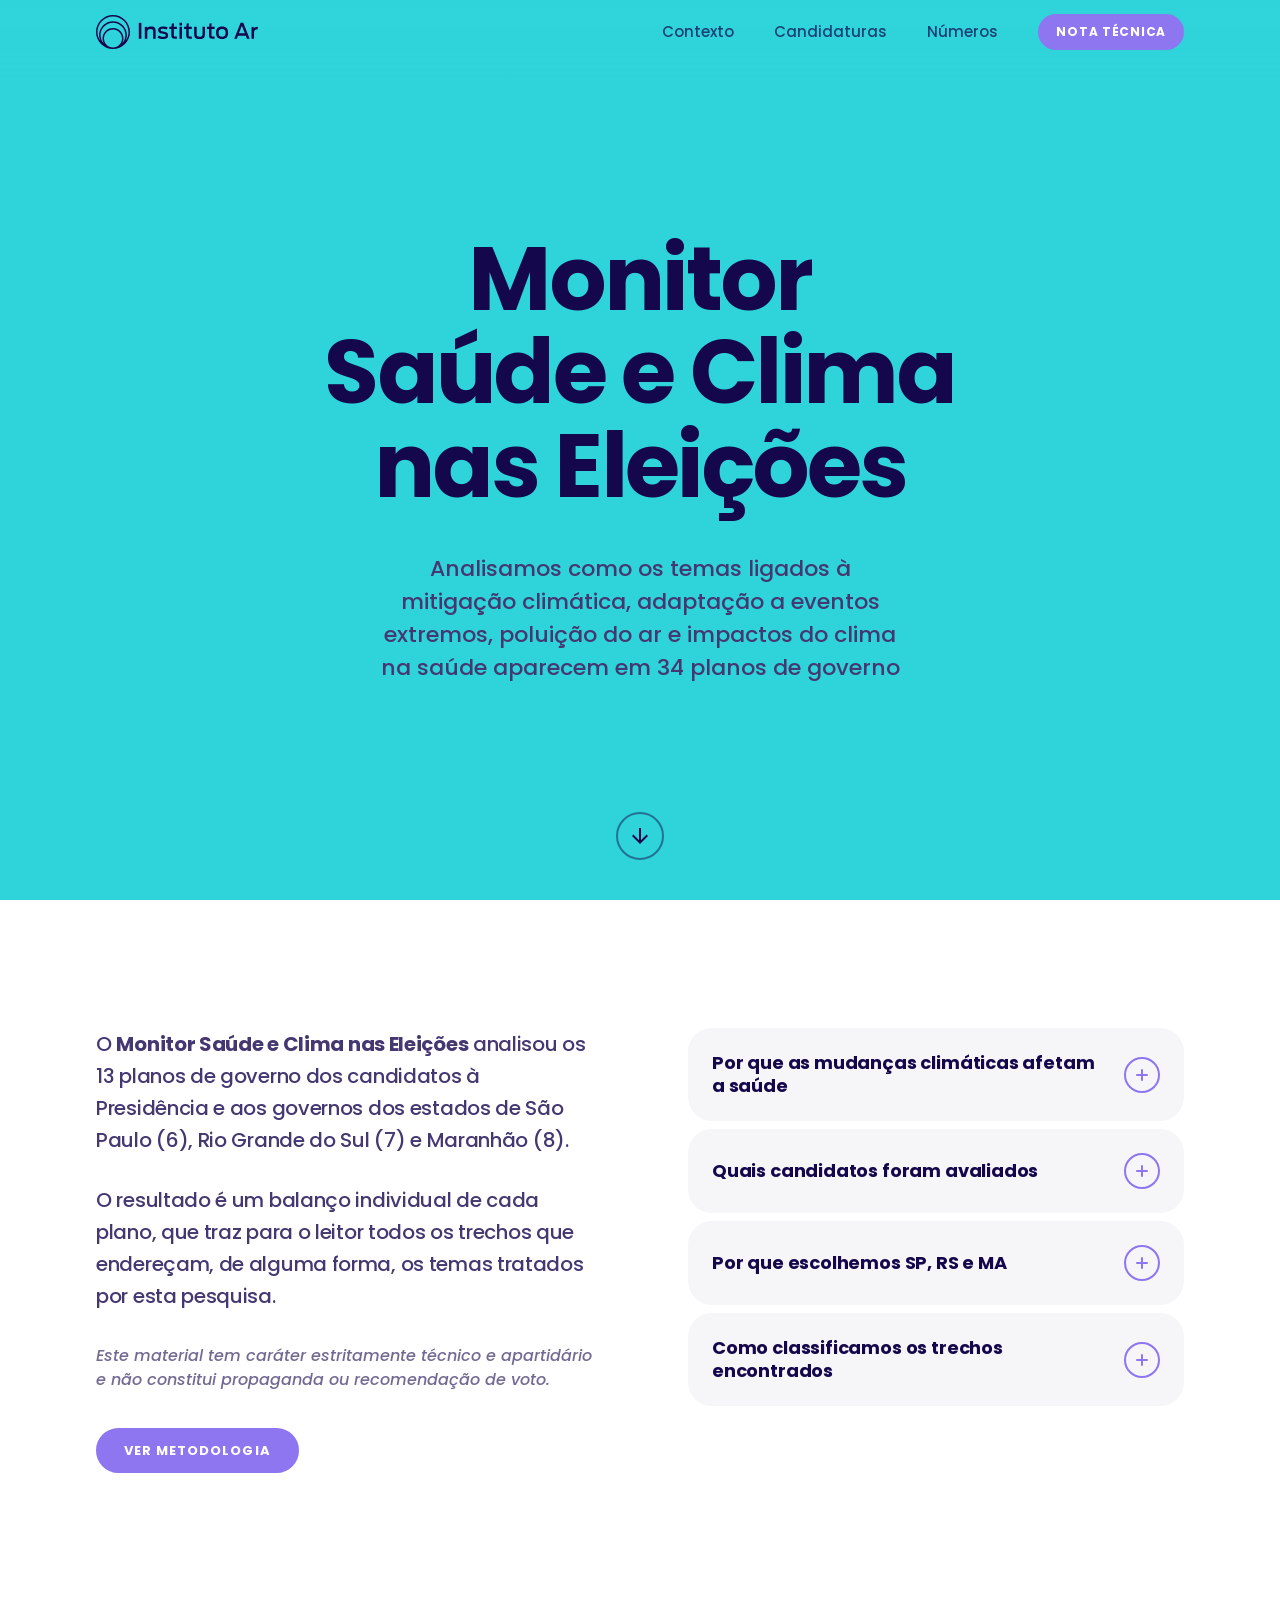
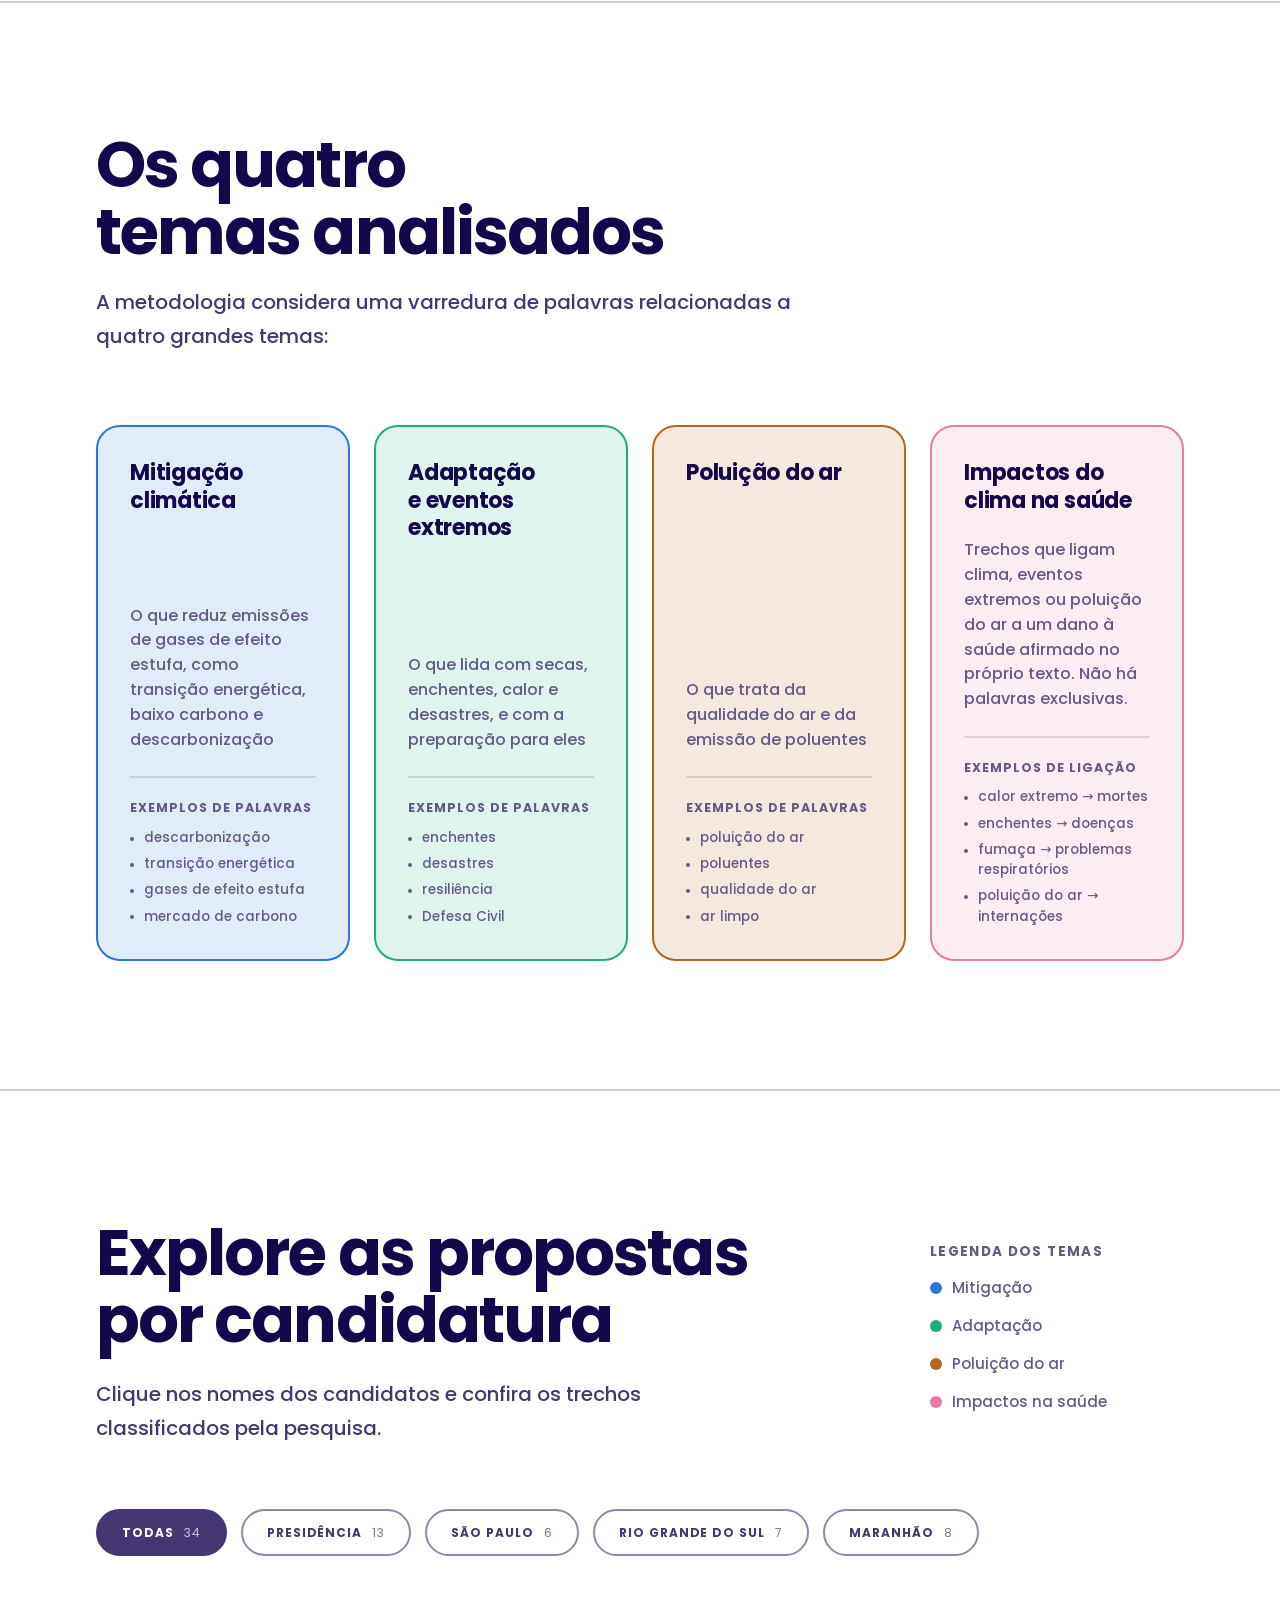
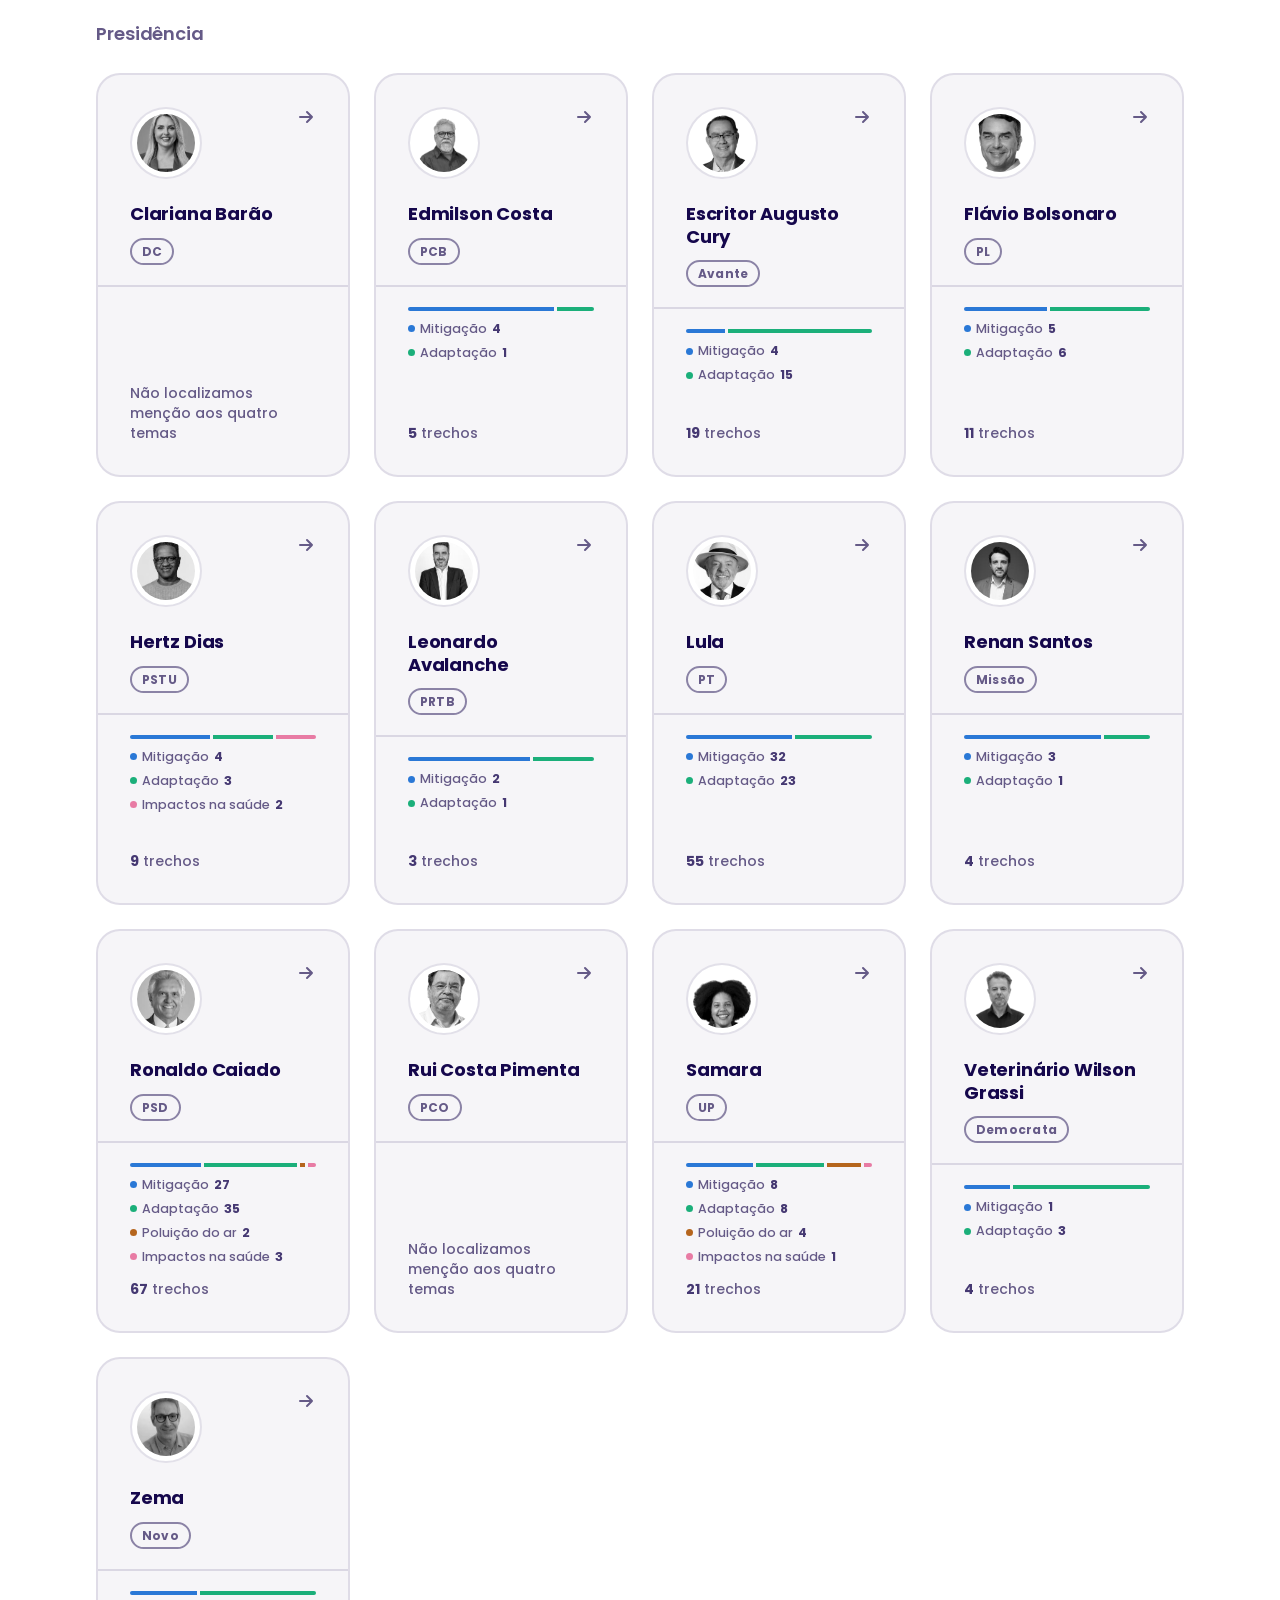
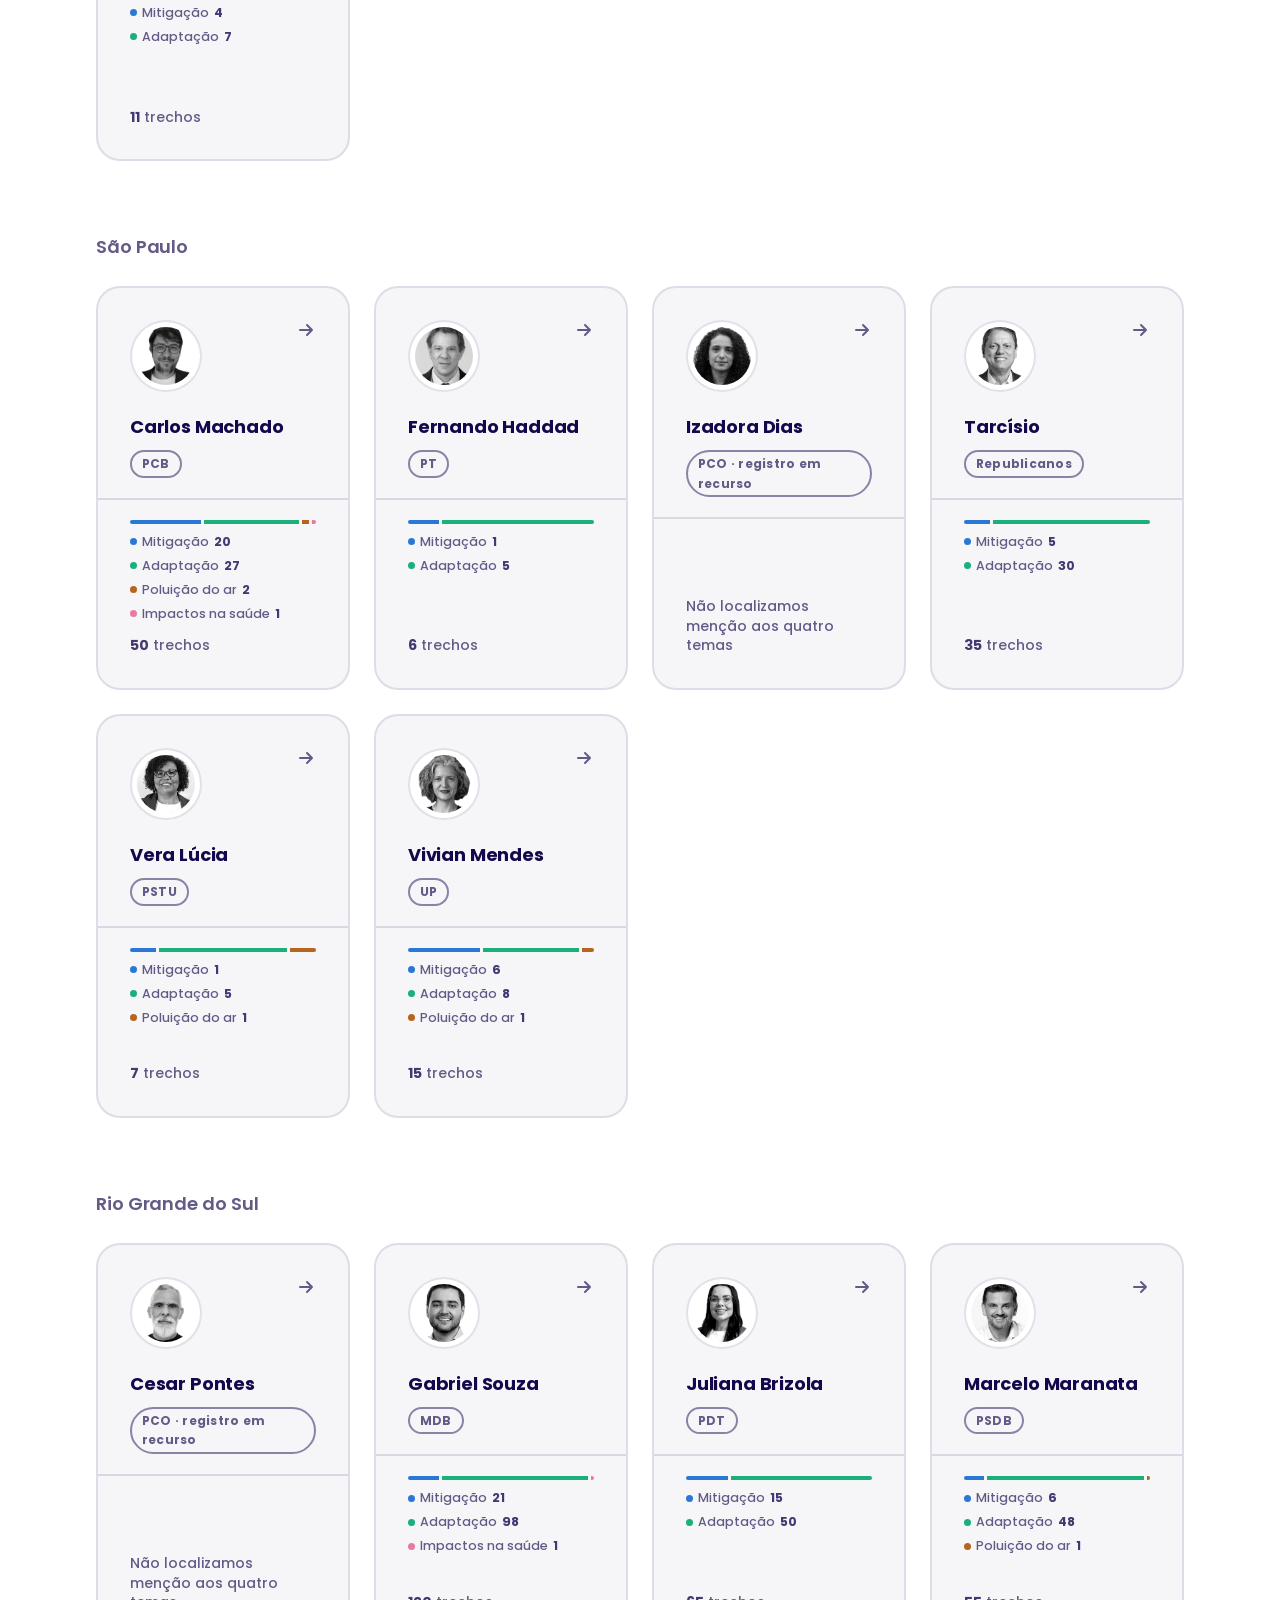
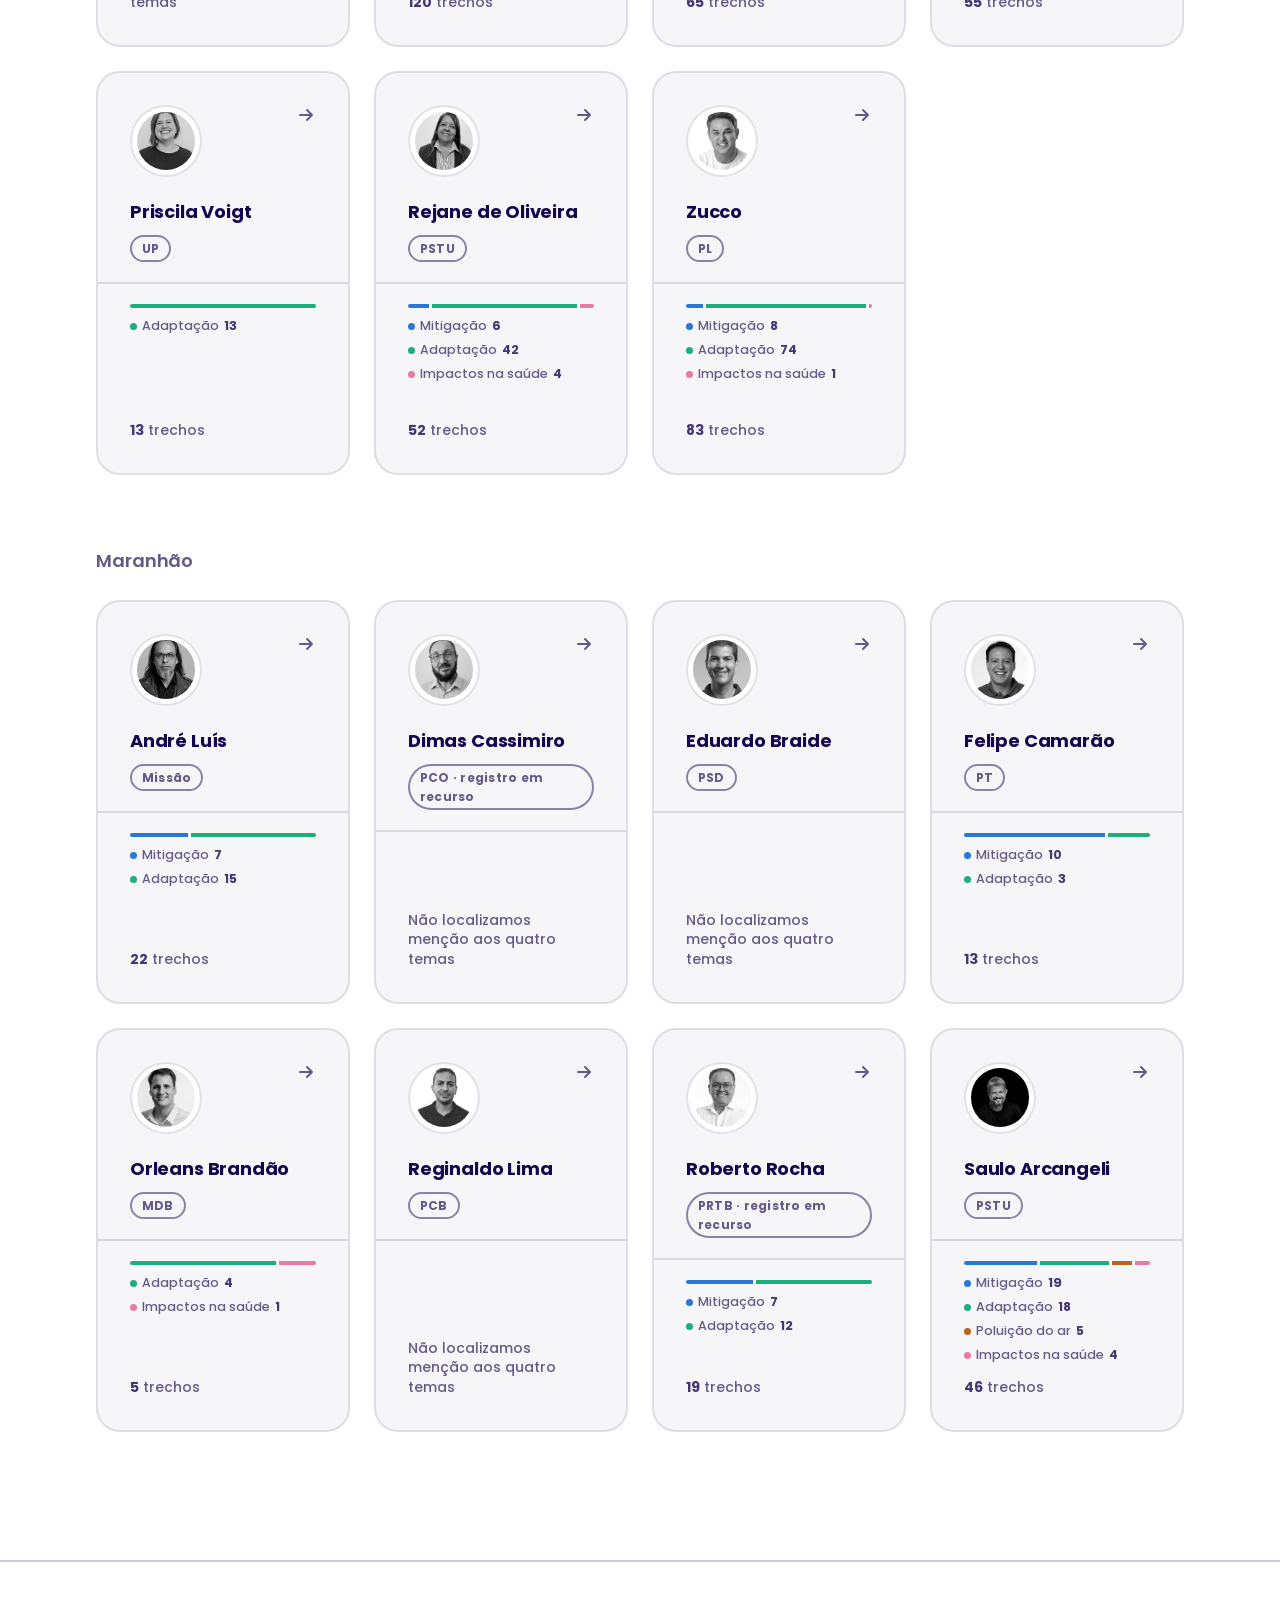
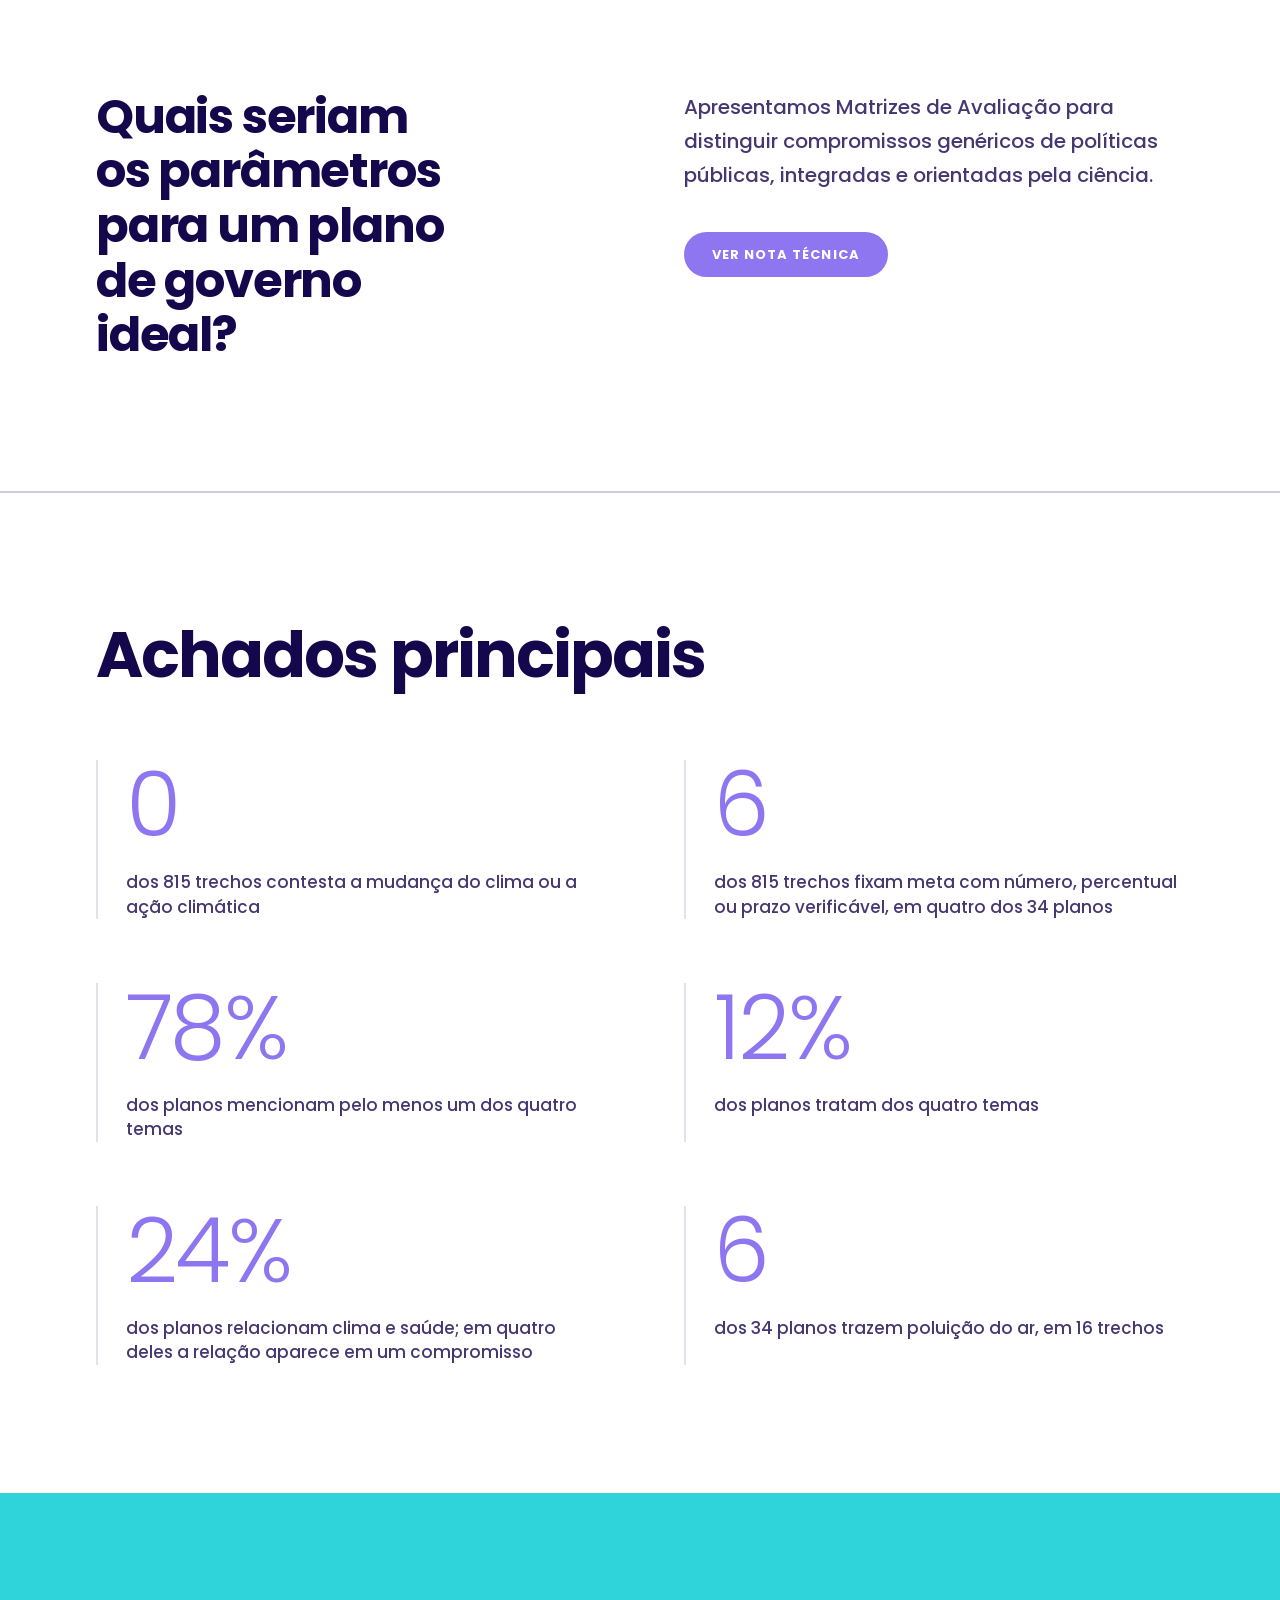
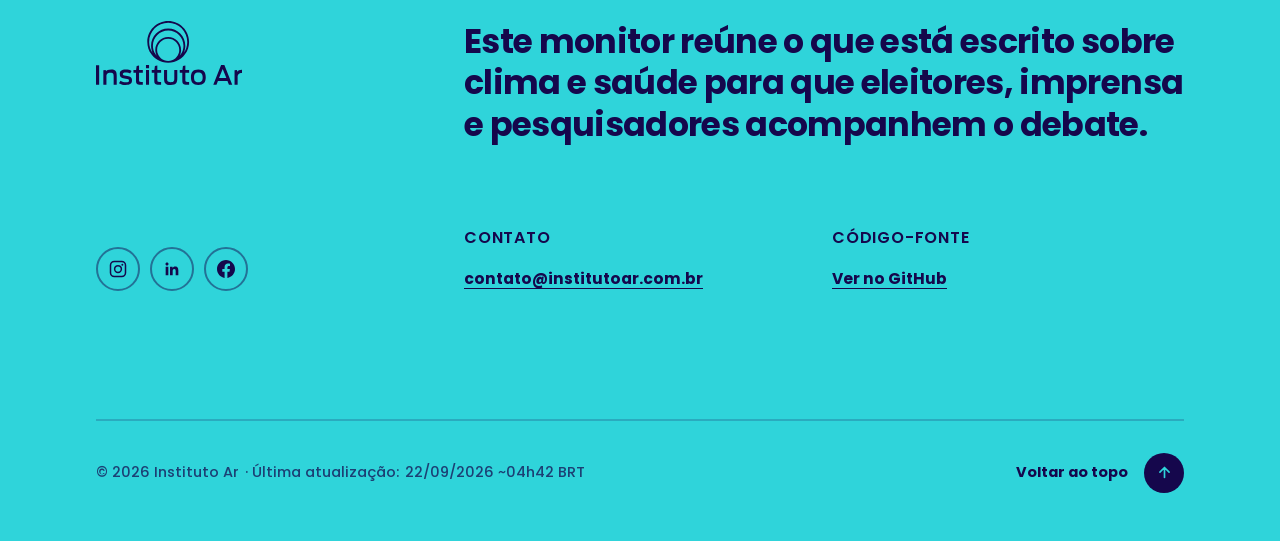
==== commit 782cd4eb: "atualiza para a base final de 28/09: 815 trechos, marca trechos de tabela, agrupa passagens por text" ====
--- a/site/index.html
+++ b/site/index.html
@@ -151,10 +151,10 @@
       <h2 class="t-big">Os quatro<br>temas analisados</h2>
       <p class="lead" style="margin-top:20px">A metodologia considera uma varredura de palavras relacionadas a quatro grandes temas:</p>
       <ul class="temas-grid">
-        <li class="tema" style="--c:var(--t-mit)"><h3>Mitigação climática</h3><div class="tema-copy"><p>Trechos que abordam emissões de gases do efeito estufa</p><div class="tema-exs"><p class="tema-exs-label">Exemplos de palavras</p><ul class="tema-exs-list"><li>emissões</li><li>gases de efeito estufa</li><li>transição energética</li><li>mercado de carbono</li></ul></div></div></li>
-        <li class="tema" style="--c:var(--t-ada)"><h3>Adaptação e eventos extremos</h3><div class="tema-copy"><p>Frases sobre preparação contra secas, enchentes, calor e ações para minimizar danos climáticos</p><div class="tema-exs"><p class="tema-exs-label">Exemplos de palavras</p><ul class="tema-exs-list"><li>resiliência</li><li>prevenção de desastres</li><li>Defesa Civil</li><li>planos de contingência</li></ul></div></div></li>
-        <li class="tema" style="--c:var(--t-ar)"><h3>Poluição do ar</h3><div class="tema-copy"><p>Menções relacionadas à qualidade do ar e às emissões de poluentes na atmosfera</p><div class="tema-exs"><p class="tema-exs-label">Exemplos de palavras</p><ul class="tema-exs-list"><li>qualidade do ar</li><li>transporte</li><li>queima de combustíveis</li><li>monitoramento</li></ul></div></div></li>
-        <li class="tema" style="--c:var(--t-sau)"><h3>Impactos do clima na saúde</h3><div class="tema-copy"><p>Trechos que relacionam danos ambientais a doenças e à queda na qualidade de vida da população</p><div class="tema-exs"><p class="tema-exs-label">Exemplos de palavras</p><ul class="tema-exs-list"><li>ondas de calor</li><li>doenças sensíveis ao clima</li><li>saúde pública</li><li>doenças respiratórias</li></ul></div></div></li>
+        <li class="tema" style="--c:var(--t-mit)"><h3>Mitigação climática</h3><div class="tema-copy"><p>O que reduz emissões de gases de efeito estufa, como transição energética, baixo carbono e descarbonização</p><div class="tema-exs"><p class="tema-exs-label">Exemplos de palavras</p><ul class="tema-exs-list"><li>descarbonização</li><li>transição energética</li><li>gases de efeito estufa</li><li>mercado de carbono</li></ul></div></div></li>
+        <li class="tema" style="--c:var(--t-ada)"><h3>Adaptação e eventos extremos</h3><div class="tema-copy"><p>O que lida com secas, enchentes, calor e desastres, e com a preparação para eles</p><div class="tema-exs"><p class="tema-exs-label">Exemplos de palavras</p><ul class="tema-exs-list"><li>enchentes</li><li>desastres</li><li>resiliência</li><li>Defesa Civil</li></ul></div></div></li>
+        <li class="tema" style="--c:var(--t-ar)"><h3>Poluição do ar</h3><div class="tema-copy"><p>O que trata da qualidade do ar e da emissão de poluentes</p><div class="tema-exs"><p class="tema-exs-label">Exemplos de palavras</p><ul class="tema-exs-list"><li>poluição do ar</li><li>poluentes</li><li>qualidade do ar</li><li>ar limpo</li></ul></div></div></li>
+        <li class="tema" style="--c:var(--t-sau)"><h3>Impactos do clima na saúde</h3><div class="tema-copy"><p>Trechos que ligam clima, eventos extremos ou poluição do ar a um dano à saúde afirmado no próprio texto. Não há palavras exclusivas.</p><div class="tema-exs"><p class="tema-exs-label">Exemplos de ligação</p><ul class="tema-exs-list"><li>calor extremo → mortes</li><li>enchentes → doenças</li><li>fumaça → problemas respiratórios</li><li>poluição do ar → internações</li></ul></div></div></li>
       </ul>
     </div>
   </section>
--- a/site/styles.css
+++ b/site/styles.css
@@ -473,6 +473,7 @@
 .tr-mais:hover{color:var(--title)}
 .tr-mais + .tr-meta{margin-top:4px}
 .dlg-aviso{margin:14px 0 8px;font-size:14px;line-height:1.5;color:var(--mute)}
+.tr-tabela-nota{margin-top:10px;font-size:13px;line-height:1.5;font-style:italic;color:var(--mute)}
 .tr-txt mark{background:#FFC20E;color:var(--title);border-radius:2px;padding:0 2px;box-decoration-break:clone;-webkit-box-decoration-break:clone}
 .tr-meta{display:flex;flex-wrap:wrap;align-items:center;gap:10px;margin-top:16px}
 .tr-pag{margin-left:auto;font-size:14px;color:var(--mute);font-variant-numeric:tabular-nums}
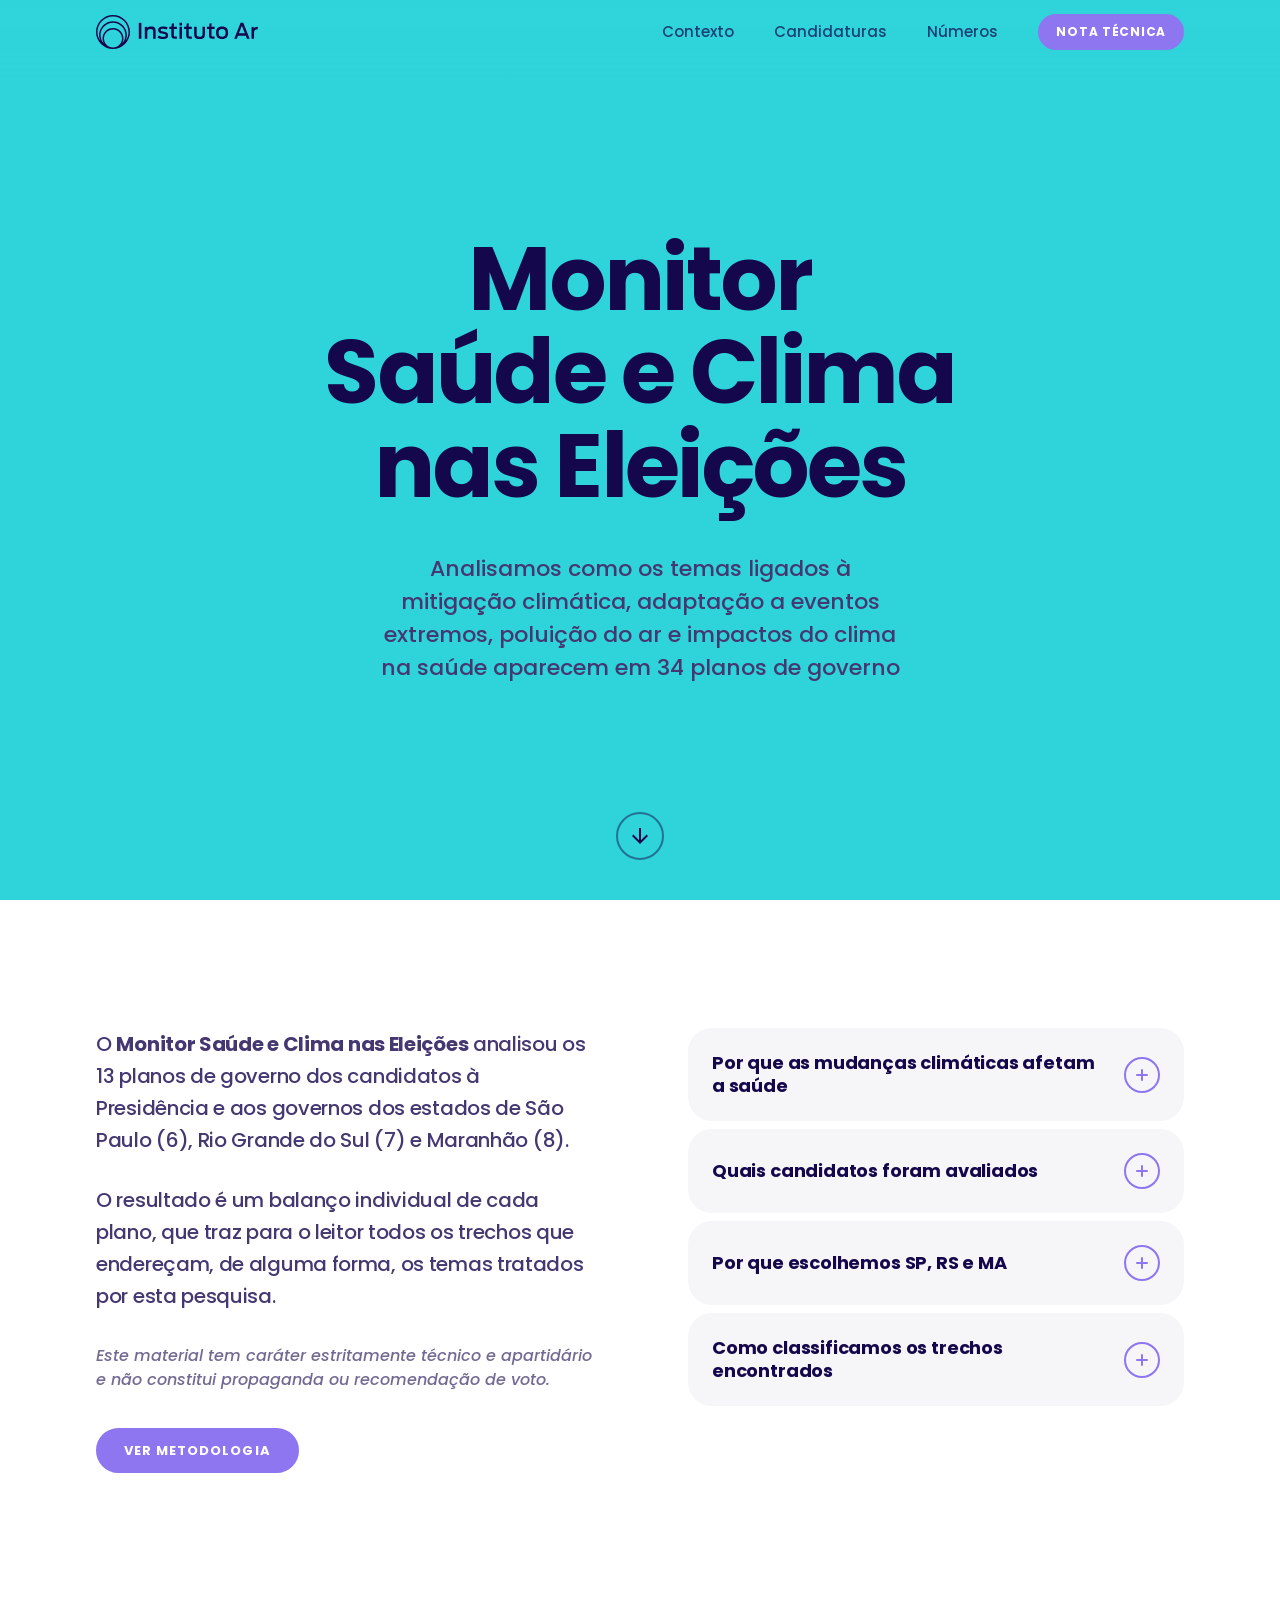
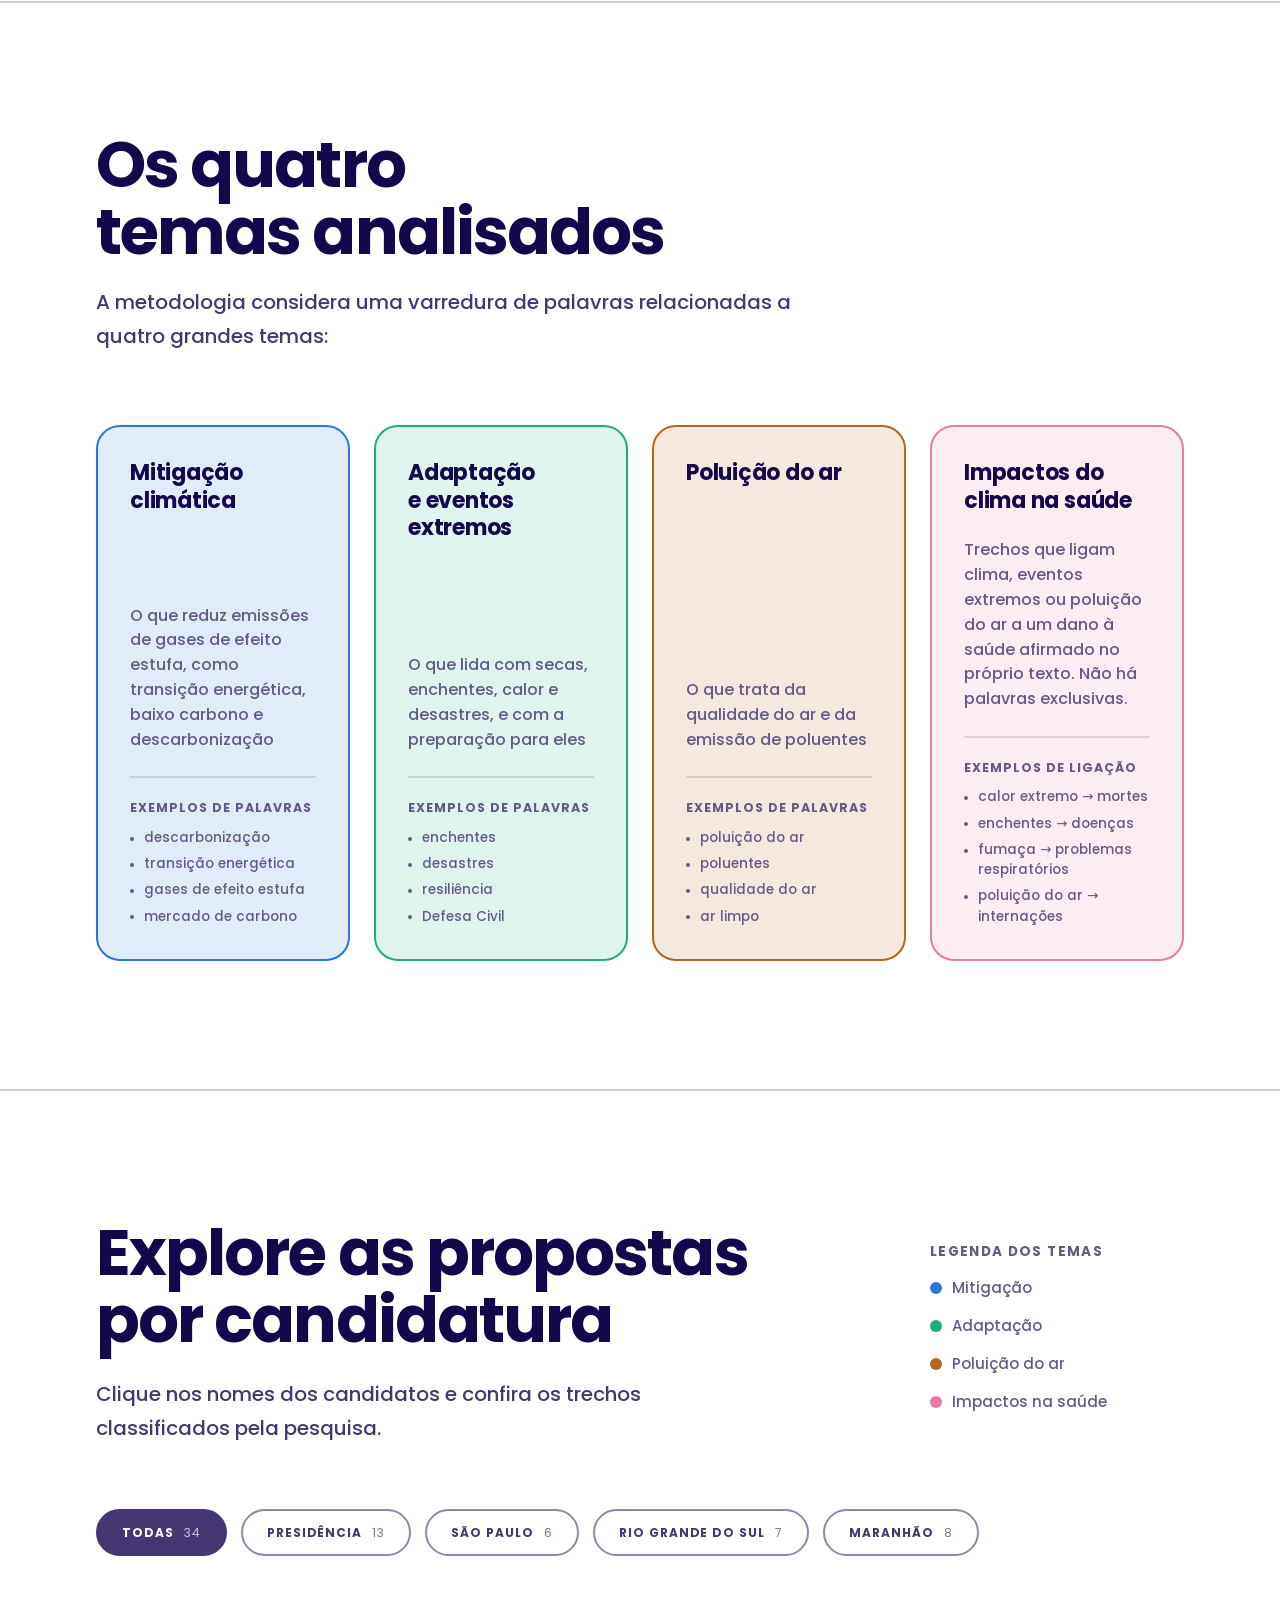
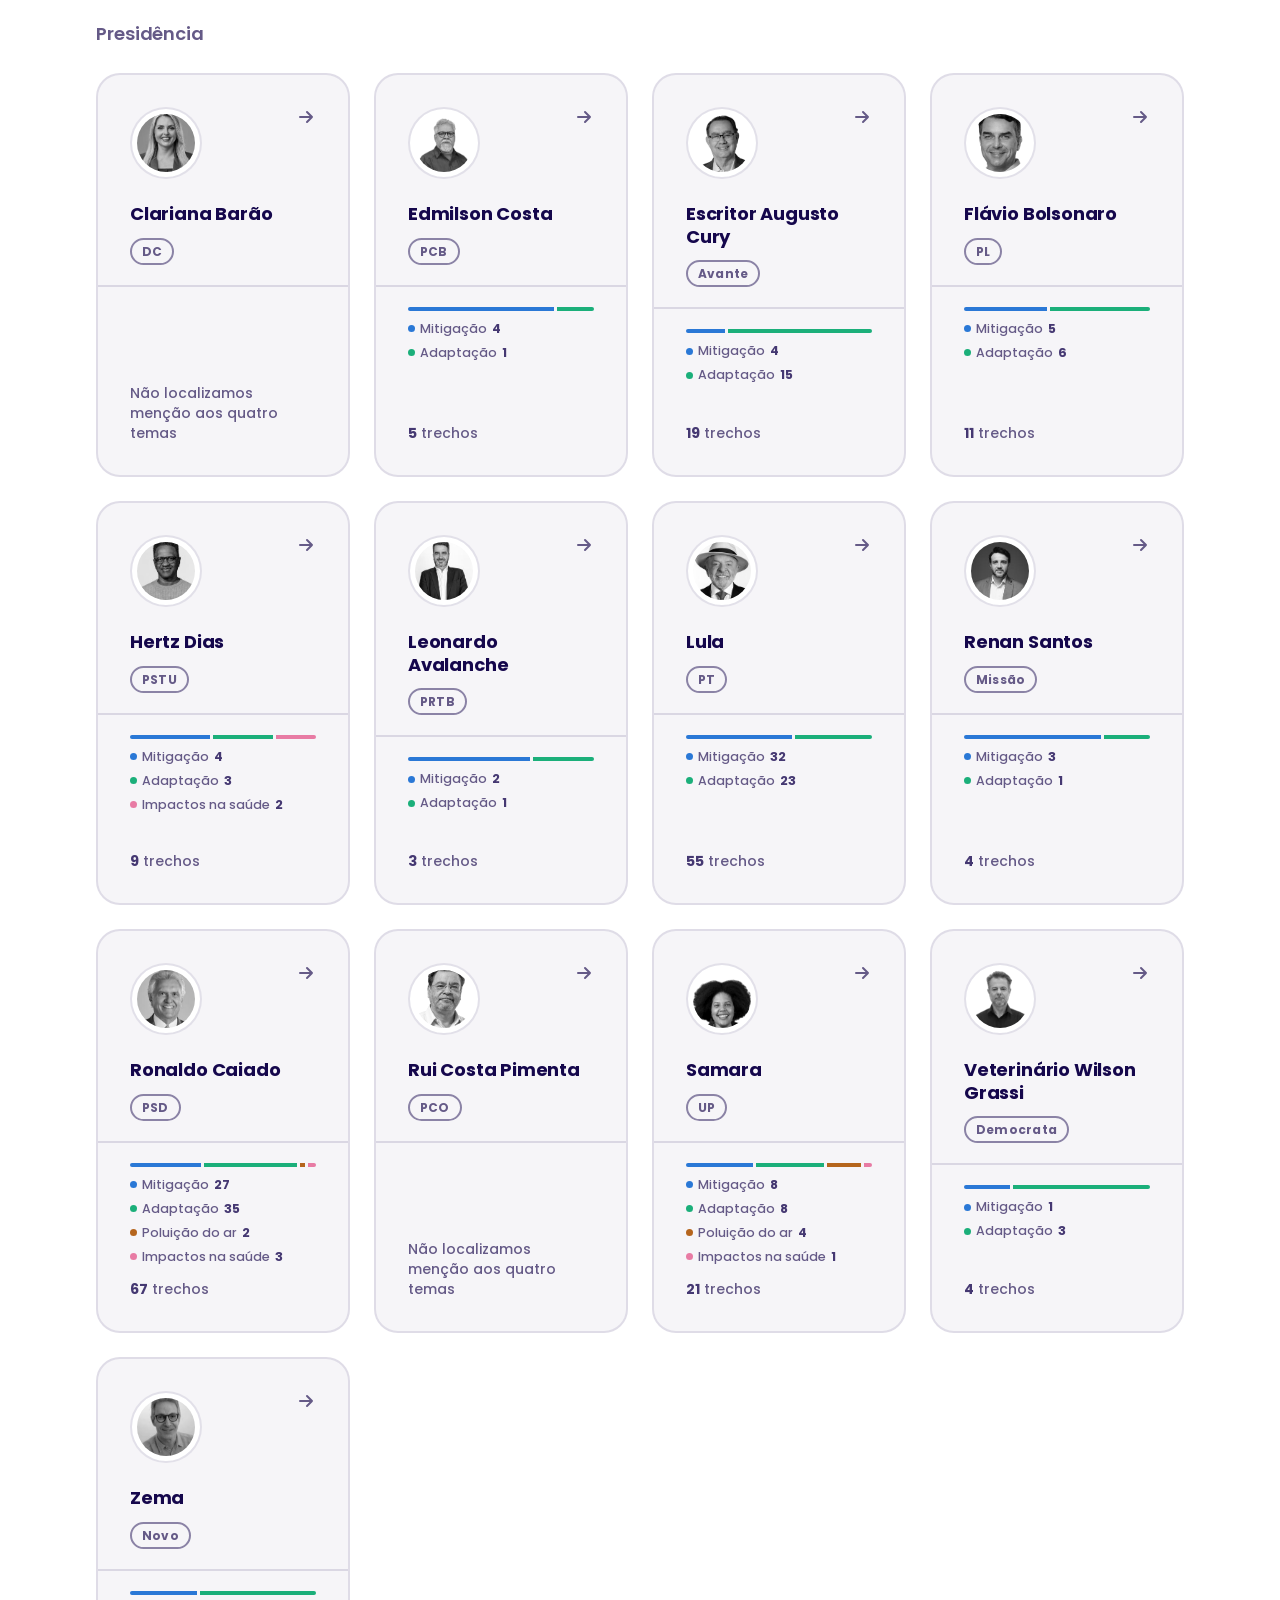
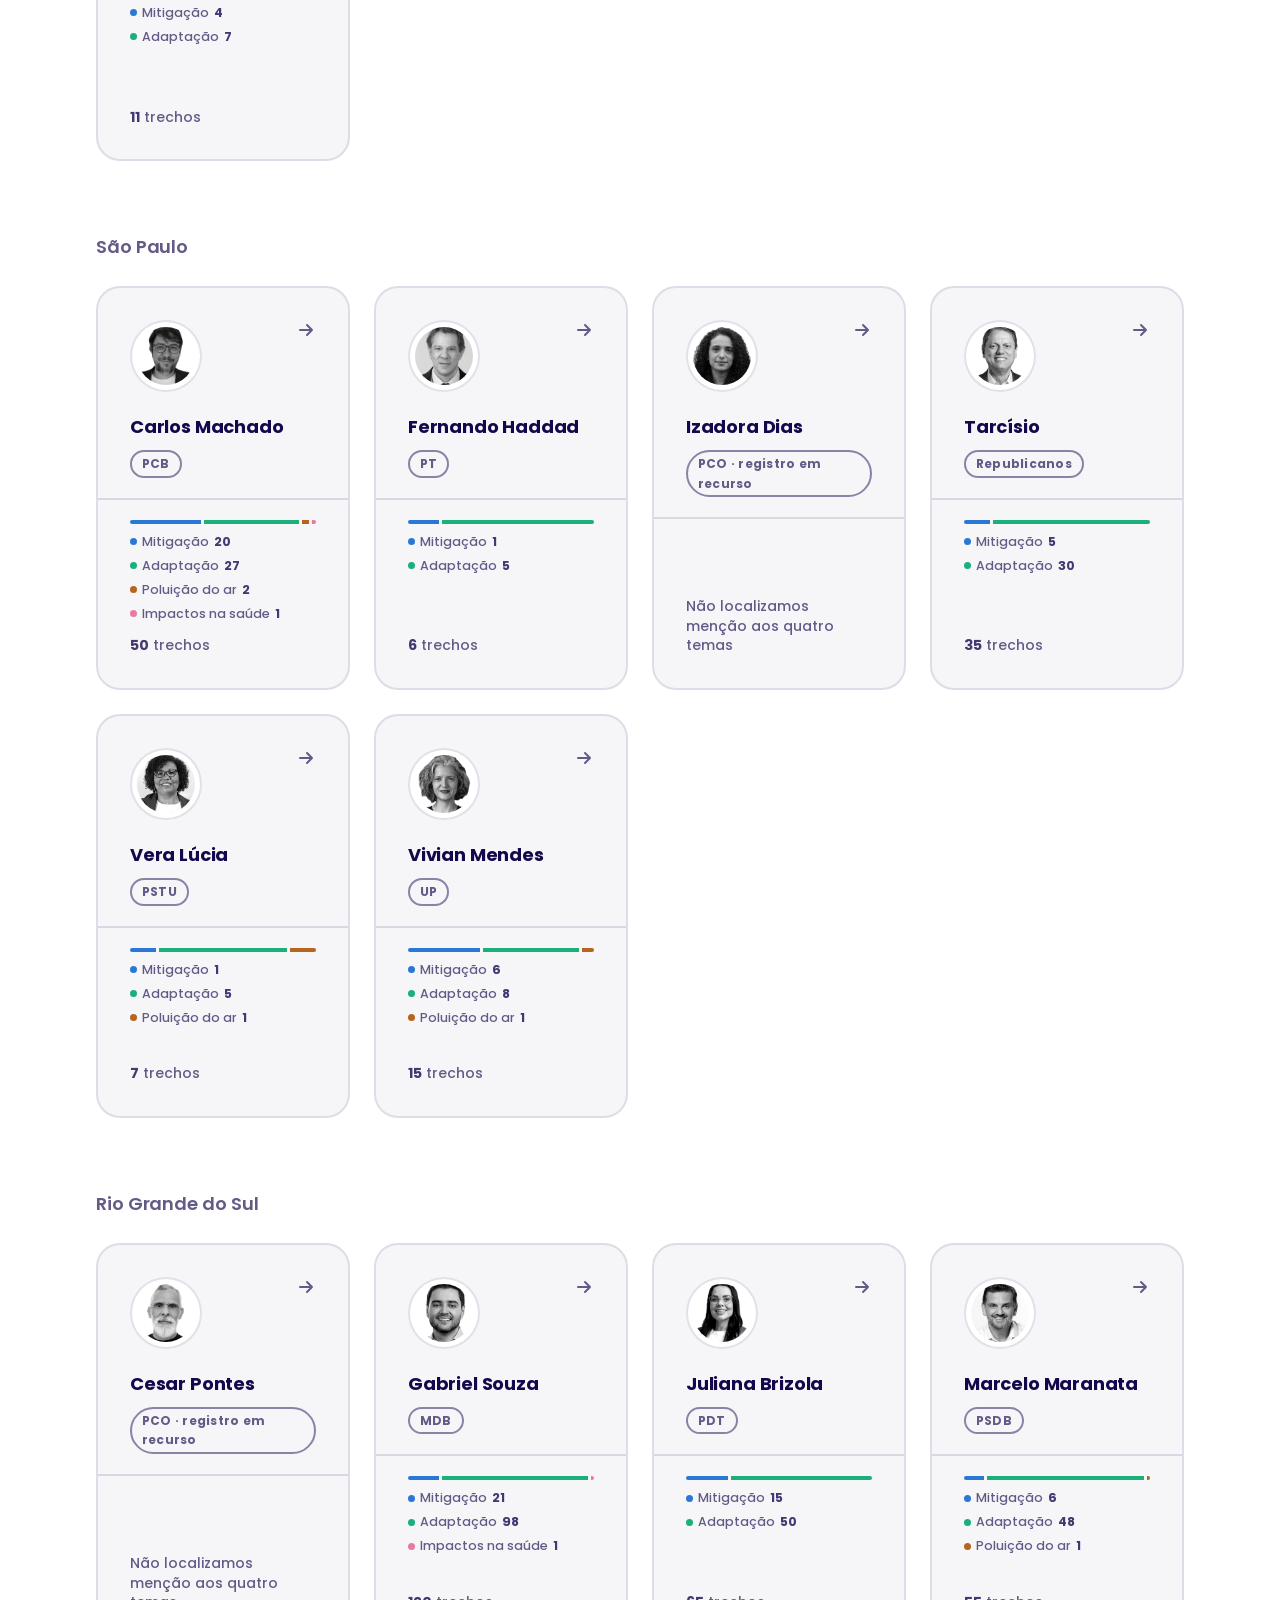
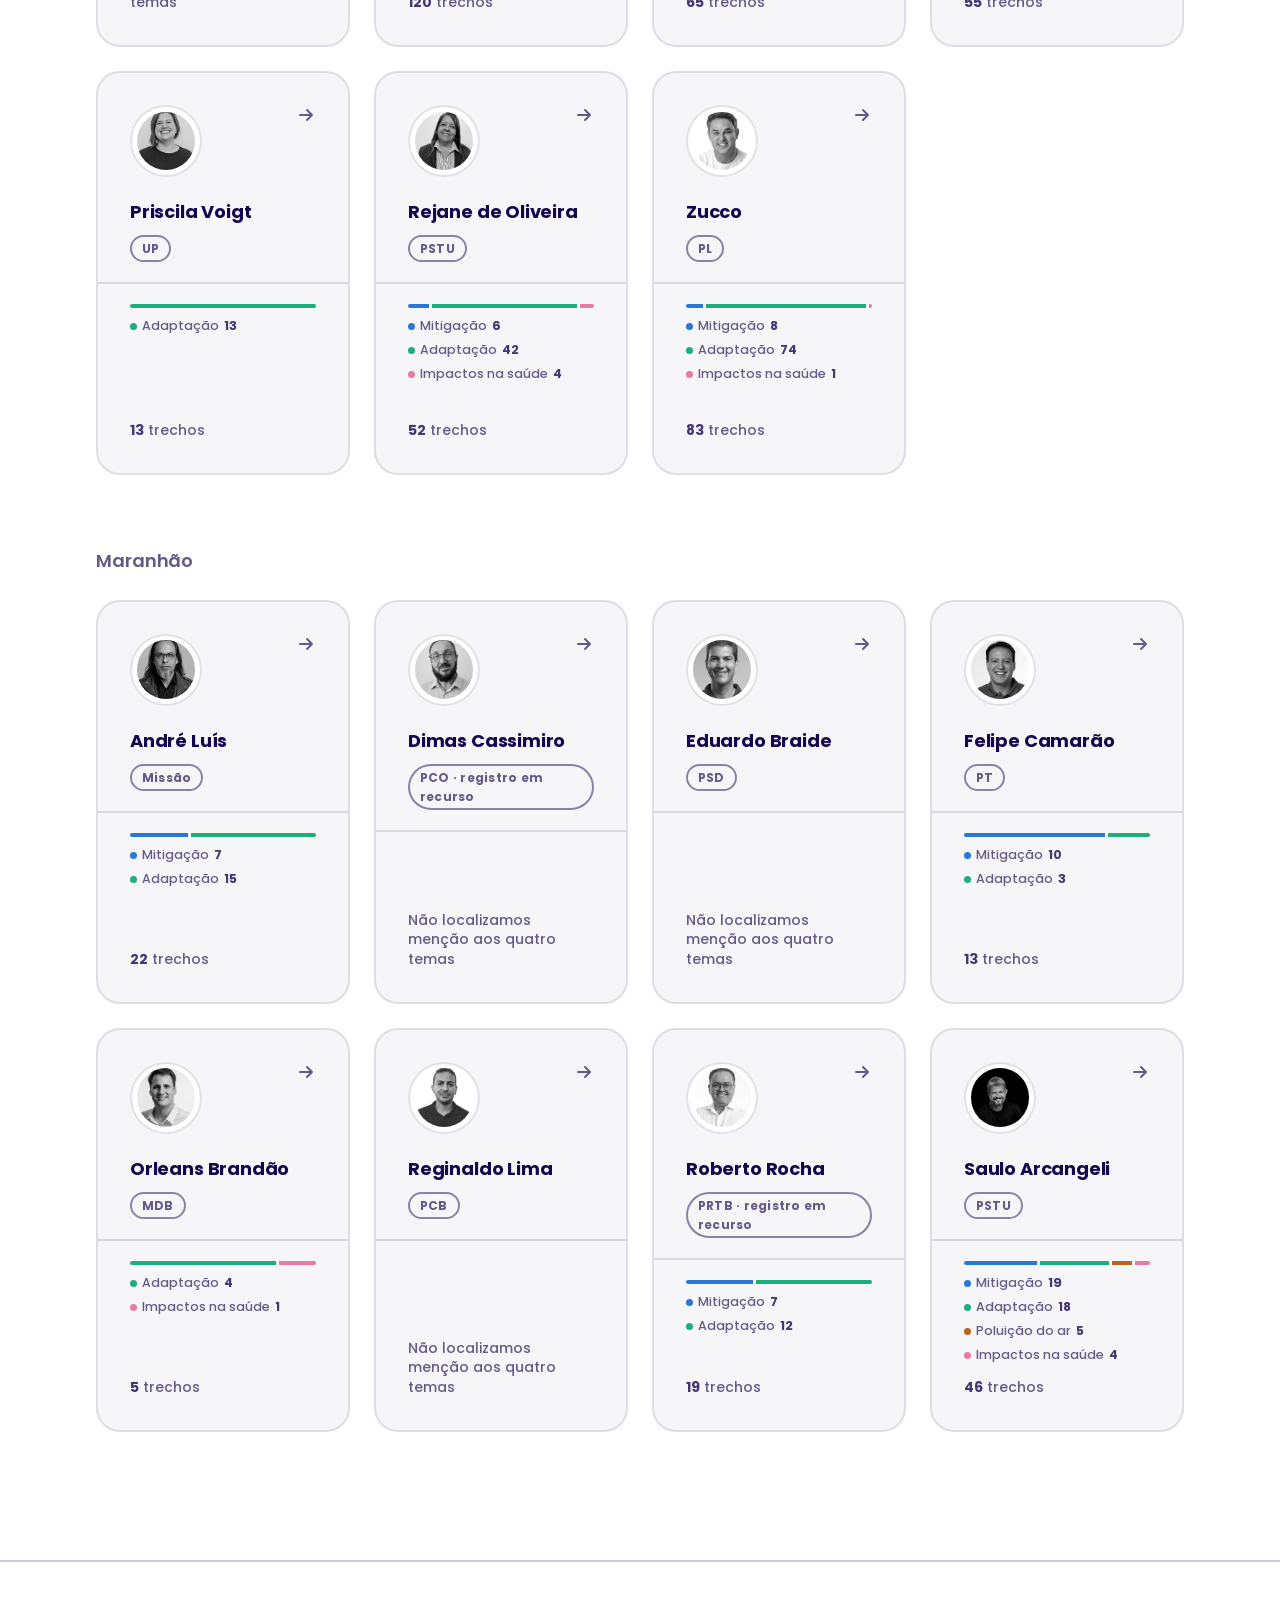
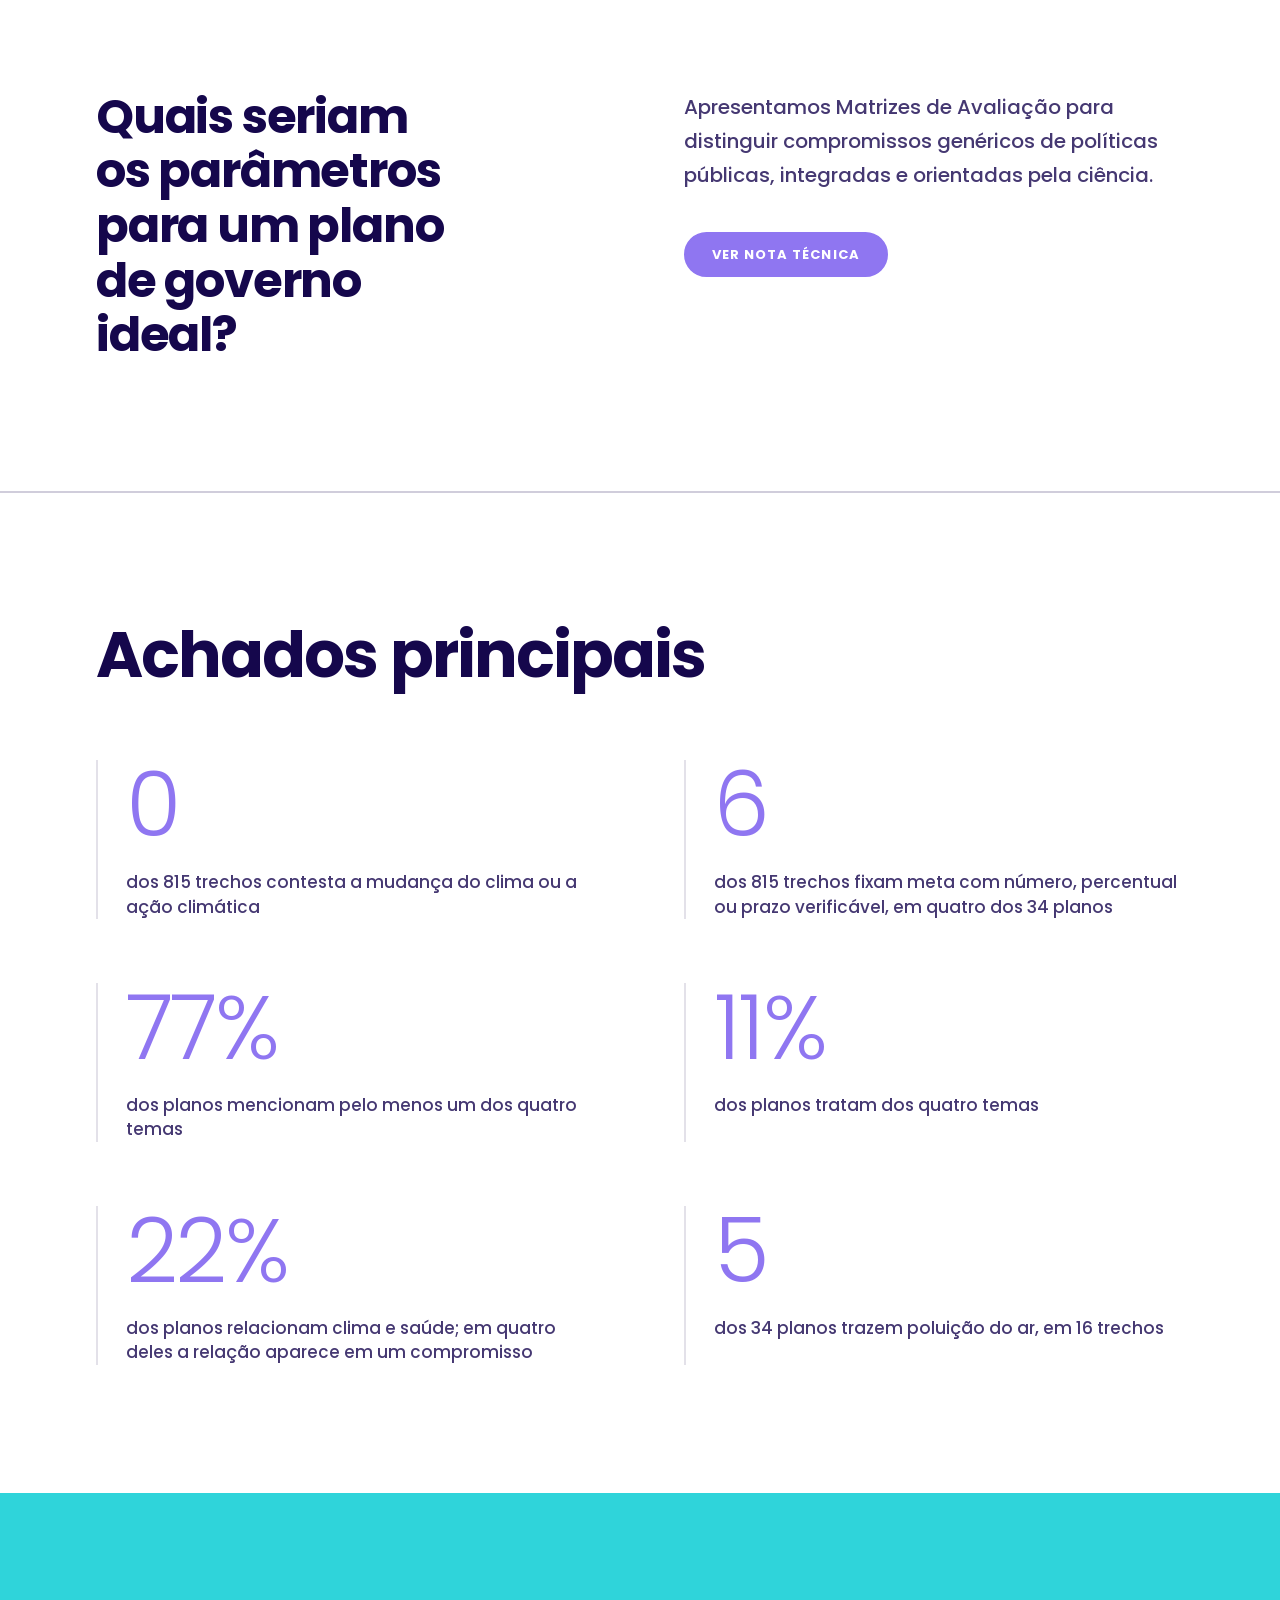
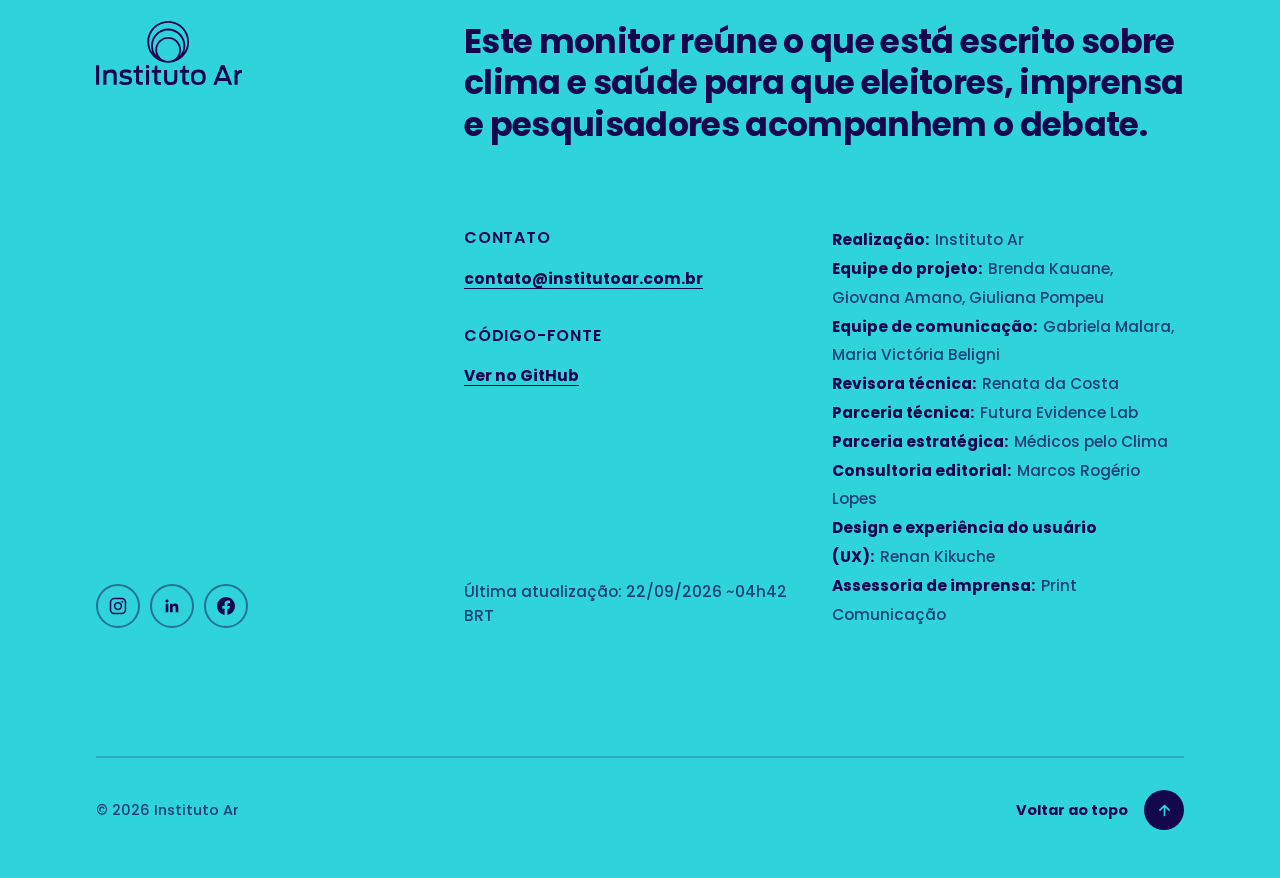
==== commit e20354ef: "adiciona ficha técnica ao rodapé" ====
--- a/site/index.html
+++ b/site/index.html
@@ -226,18 +226,32 @@
     <div class="foot-text">
       <p class="foot-close">Este monitor reúne o que está escrito sobre clima e saúde para que eleitores, imprensa e pesquisadores acompanhem o debate.</p>
       <div class="foot-info">
-        <div>
-          <h3>Contato</h3>
-          <p><a href="mailto:contato@institutoar.com.br">contato@institutoar.com.br</a></p>
-        </div>
-        <div>
-          <h3>Código-fonte</h3>
-          <p><a href="https://github.com/institutoar/saude-e-clima-nas-eleicoes" target="_blank" rel="noopener">Ver no GitHub</a></p>
-        </div>
+        <div class="foot-info-links">
+          <div>
+            <h3>Contato</h3>
+            <p><a href="mailto:contato@institutoar.com.br">contato@institutoar.com.br</a></p>
+          </div>
+          <div>
+            <h3>Código-fonte</h3>
+            <p><a href="https://github.com/institutoar/saude-e-clima-nas-eleicoes" target="_blank" rel="noopener">Ver no GitHub</a></p>
+          </div>
+          <p class="foot-atualizacao">Última atualização: <span data-fill="dataCorte"></span></p>
+        </div>
+        <dl class="foot-ficha-list">
+          <div><dt>Realização:</dt><dd>Instituto Ar</dd></div>
+          <div><dt>Equipe do projeto:</dt><dd>Brenda Kauane, Giovana Amano, Giuliana Pompeu</dd></div>
+          <div><dt>Equipe de comunicação:</dt><dd>Gabriela Malara, Maria Victória Beligni</dd></div>
+          <div><dt>Revisora técnica:</dt><dd>Renata da Costa</dd></div>
+          <div><dt>Parceria técnica:</dt><dd>Futura Evidence Lab</dd></div>
+          <div><dt>Parceria estratégica:</dt><dd>Médicos pelo Clima</dd></div>
+          <div><dt>Consultoria editorial:</dt><dd>Marcos Rogério Lopes</dd></div>
+          <div><dt>Design e experiência do usuário (UX):</dt><dd>Renan Kikuche</dd></div>
+          <div><dt>Assessoria de imprensa:</dt><dd>Print Comunicação</dd></div>
+        </dl>
       </div>
     </div>
     <div class="foot-bottom">
-      <span class="foot-copy"><span>© 2026 Instituto Ar</span><span>· Última atualização:</span><span data-fill="dataCorte"></span></span>
+      <span class="foot-copy"><span>© 2026 Instituto Ar</span></span>
       <a class="foot-top" href="#topo"><span>Voltar ao topo</span><i aria-hidden="true"><svg width="15" height="15" viewBox="0 0 18 18" fill="none" stroke="currentColor" stroke-width="2" stroke-linecap="round" stroke-linejoin="round"><path d="M9 15V3M3.5 8.5 9 3l5.5 5.5"/></svg></i></a>
     </div>
   </div>
--- a/site/styles.css
+++ b/site/styles.css
@@ -10,7 +10,6 @@
   --card:color-mix(in srgb,var(--title) 4%,#fff);   /* tingido do índigo dos títulos */
   --card-2:color-mix(in srgb,var(--title) 4%,#fff);
   --card-hover:color-mix(in srgb,var(--title) 8%,#fff);
-  --frase:#E2DAF6;
   --ink:#453872;   /* índigo mais claro — corpo/leads */
   --mute:#655A87;   /* índigo mais claro — texto secundário */
   --acc:#2FD4DA;   /* ciano de volta no hero/rodapé/foco */
@@ -277,6 +276,11 @@
 .foot-info p + p{margin-top:12px}
 .foot-info a,.foot-info button{color:var(--title);font-weight:700;text-decoration:underline;text-underline-offset:4px;background:none;border:0;padding:0;font-size:15.5px}
 .foot-info a:hover,.foot-info button:hover{color:var(--hero-edge)}
+.foot-info-links{display:flex;flex-direction:column;gap:32px}
+.foot-atualizacao{margin:0 0 0;margin-top:auto;padding-top:12px;color:rgba(21,7,76,.72);font-size:14.5px}
+.foot-ficha-list{margin:0;display:flex;flex-direction:column}
+.foot-ficha-list dt{display:inline;margin:0 6px 0 0;font-weight:700;color:var(--title);font-size:15.5px}
+.foot-ficha-list dd{display:inline;margin:0;color:rgba(21,7,76,.72);font-size:15.5px}
 .foot-bottom{grid-column:1 / -1;display:flex;justify-content:space-between;align-items:center;gap:24px;padding-top:32px;border-top:var(--stroke) solid var(--rule-strong);color:rgba(21,7,76,.72);font-size:14.5px}
 .foot-copy{display:inline-flex;flex-wrap:wrap;column-gap:6px}
 .foot-copy>span{white-space:nowrap}
@@ -465,8 +469,6 @@
 .tr{padding:20px 0}
 .tr + .tr{border-top:var(--stroke) solid var(--rule)}
 .tr-txt{font-size:17px;line-height:1.6;color:var(--ink)}
-.tr-txt mark .frase{background:transparent;padding:0}
-.frase{background:var(--frase);box-decoration-break:clone;-webkit-box-decoration-break:clone;padding:2px 0}
 .tr:not(.aberto) .longe{display:none}
 .tr.aberto .elipse{display:none}
 .tr-mais{margin-top:6px;padding:10px 0;min-height:44px;border:0;background:none;font-size:14px;font-weight:700;color:var(--ink);text-decoration:underline;text-underline-offset:3px;cursor:pointer}
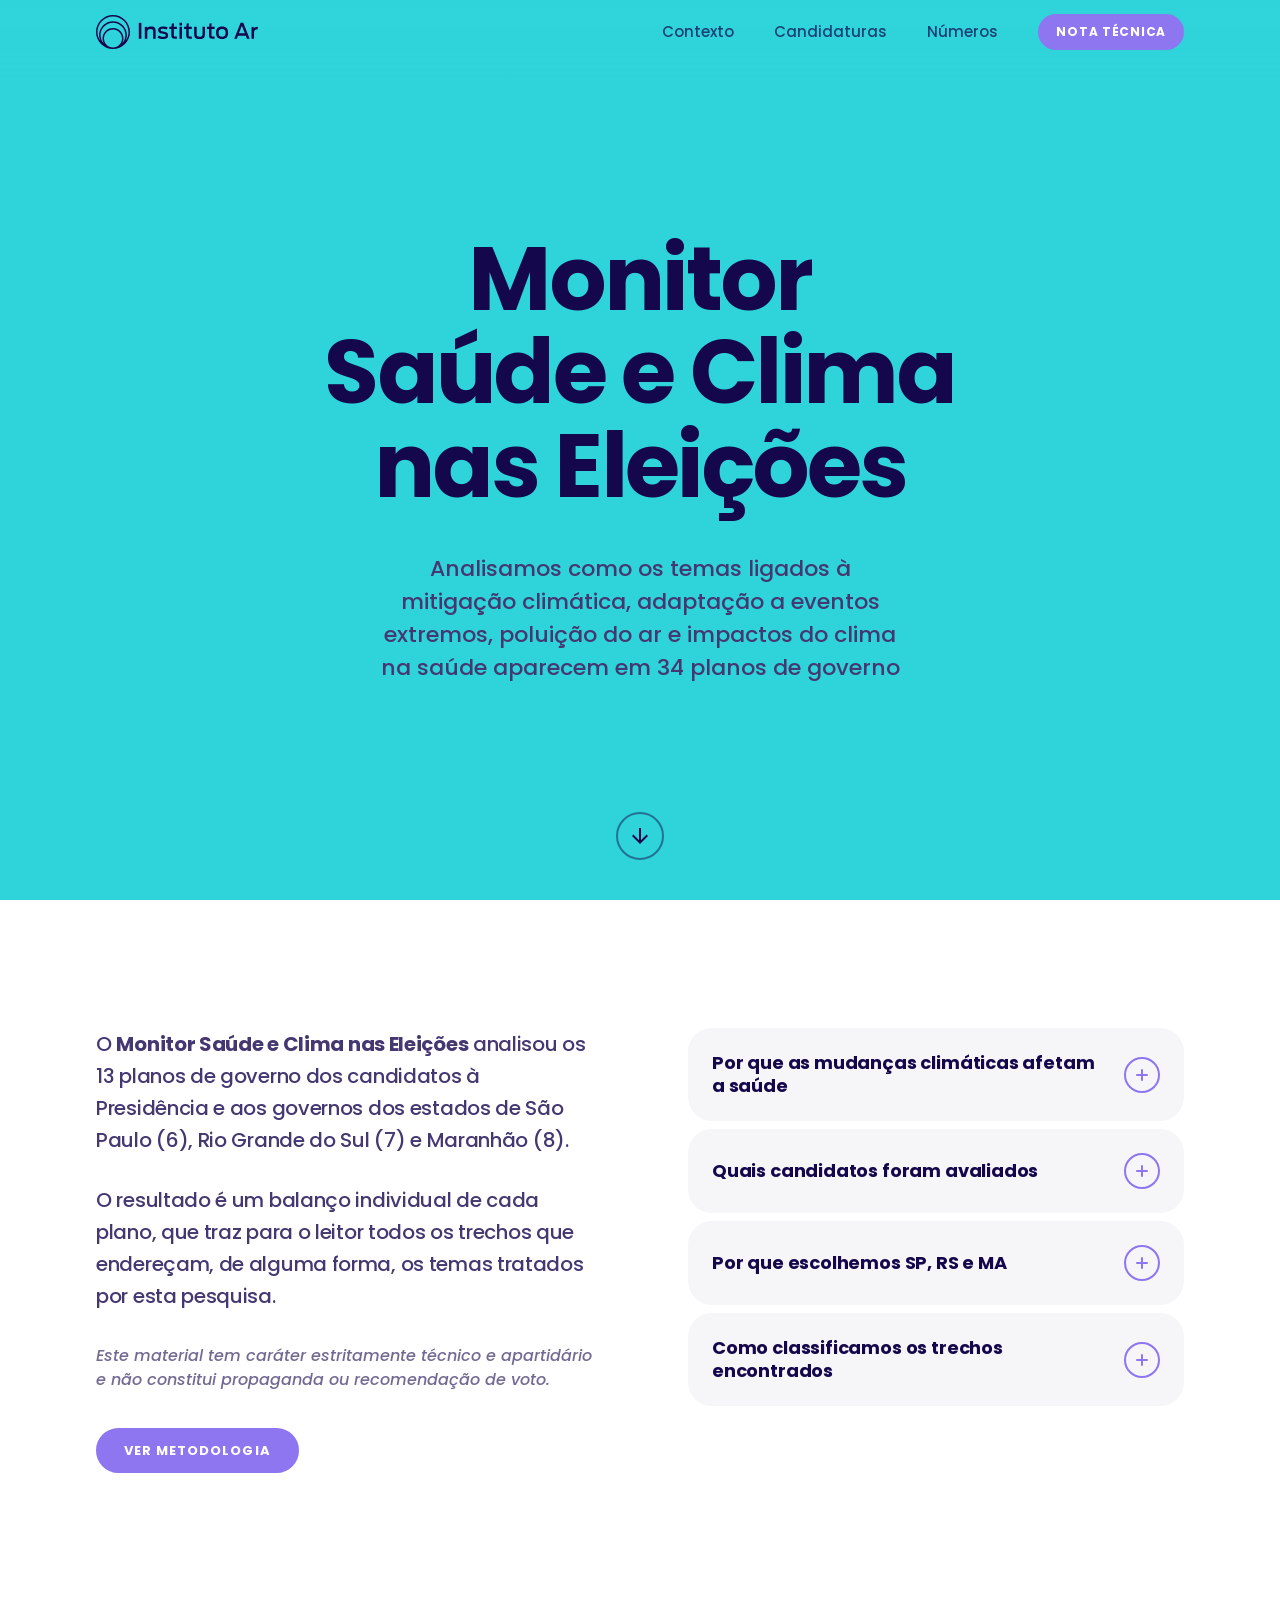
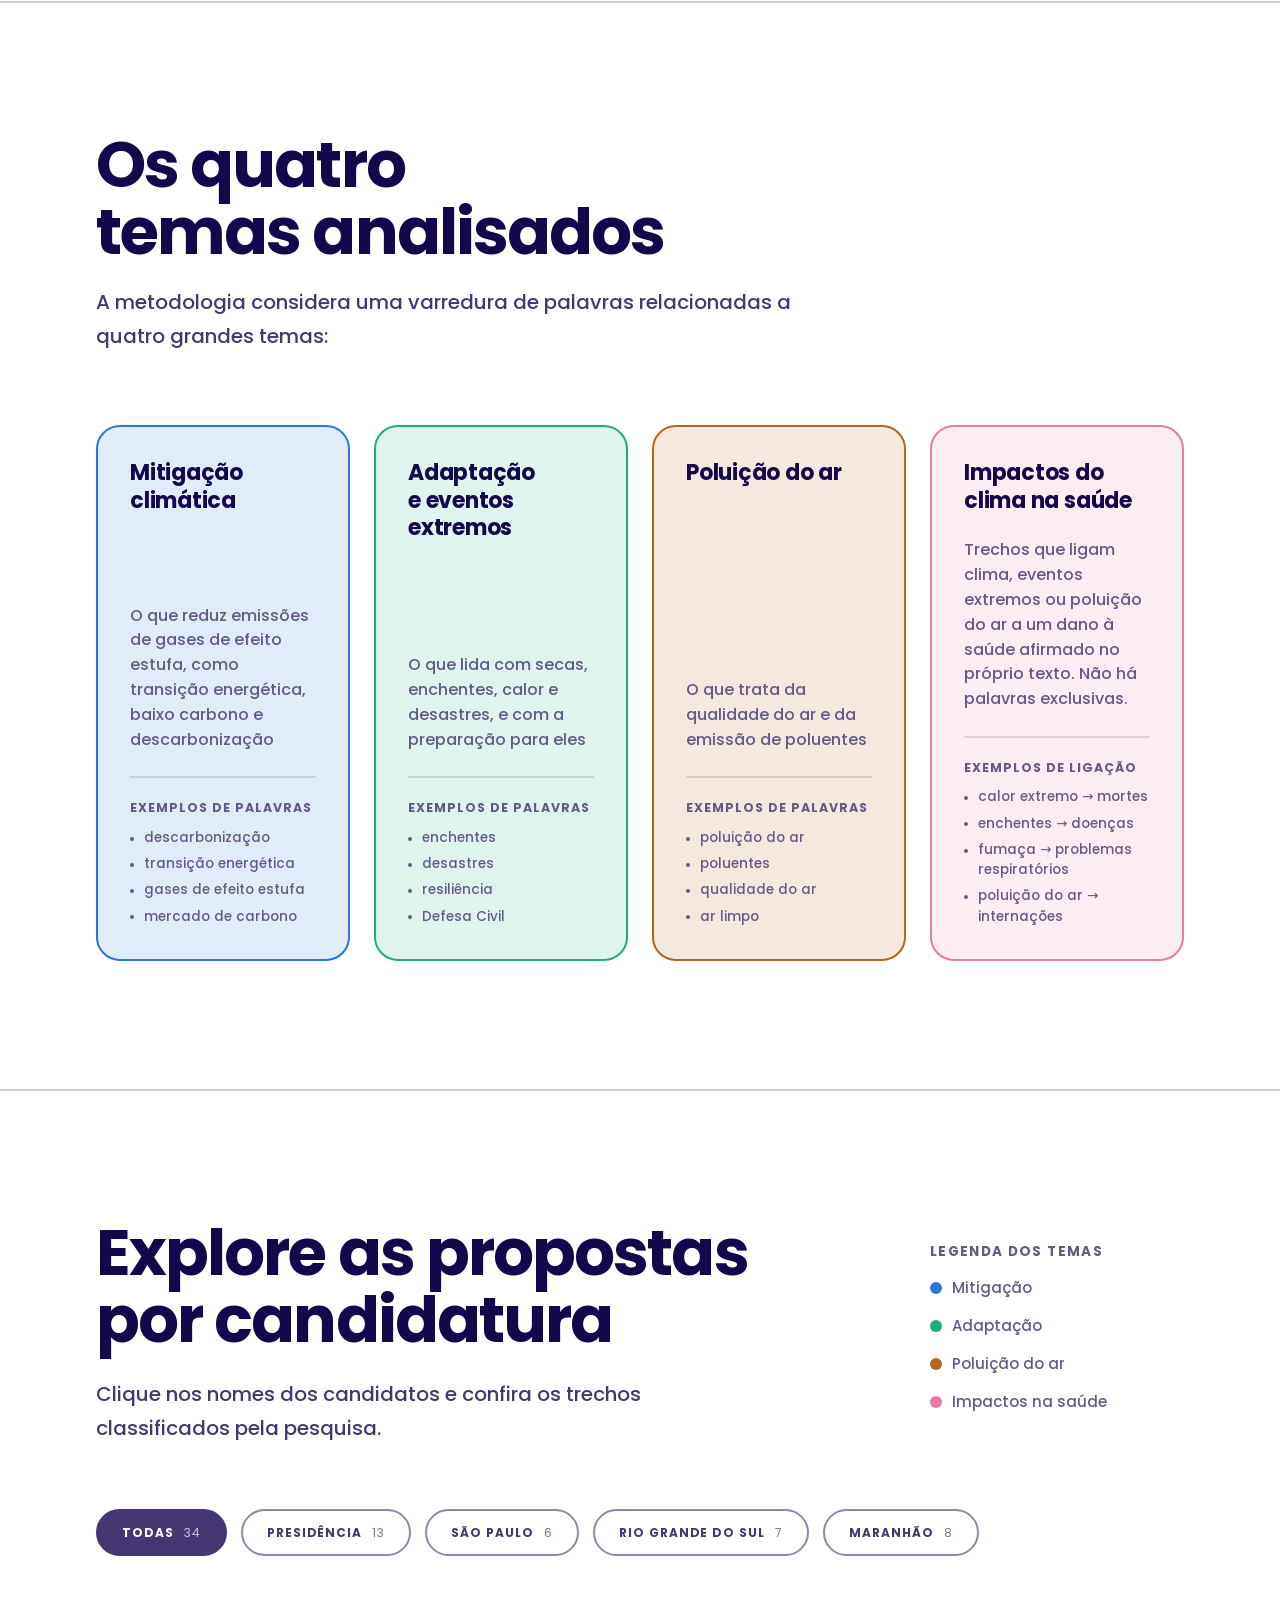
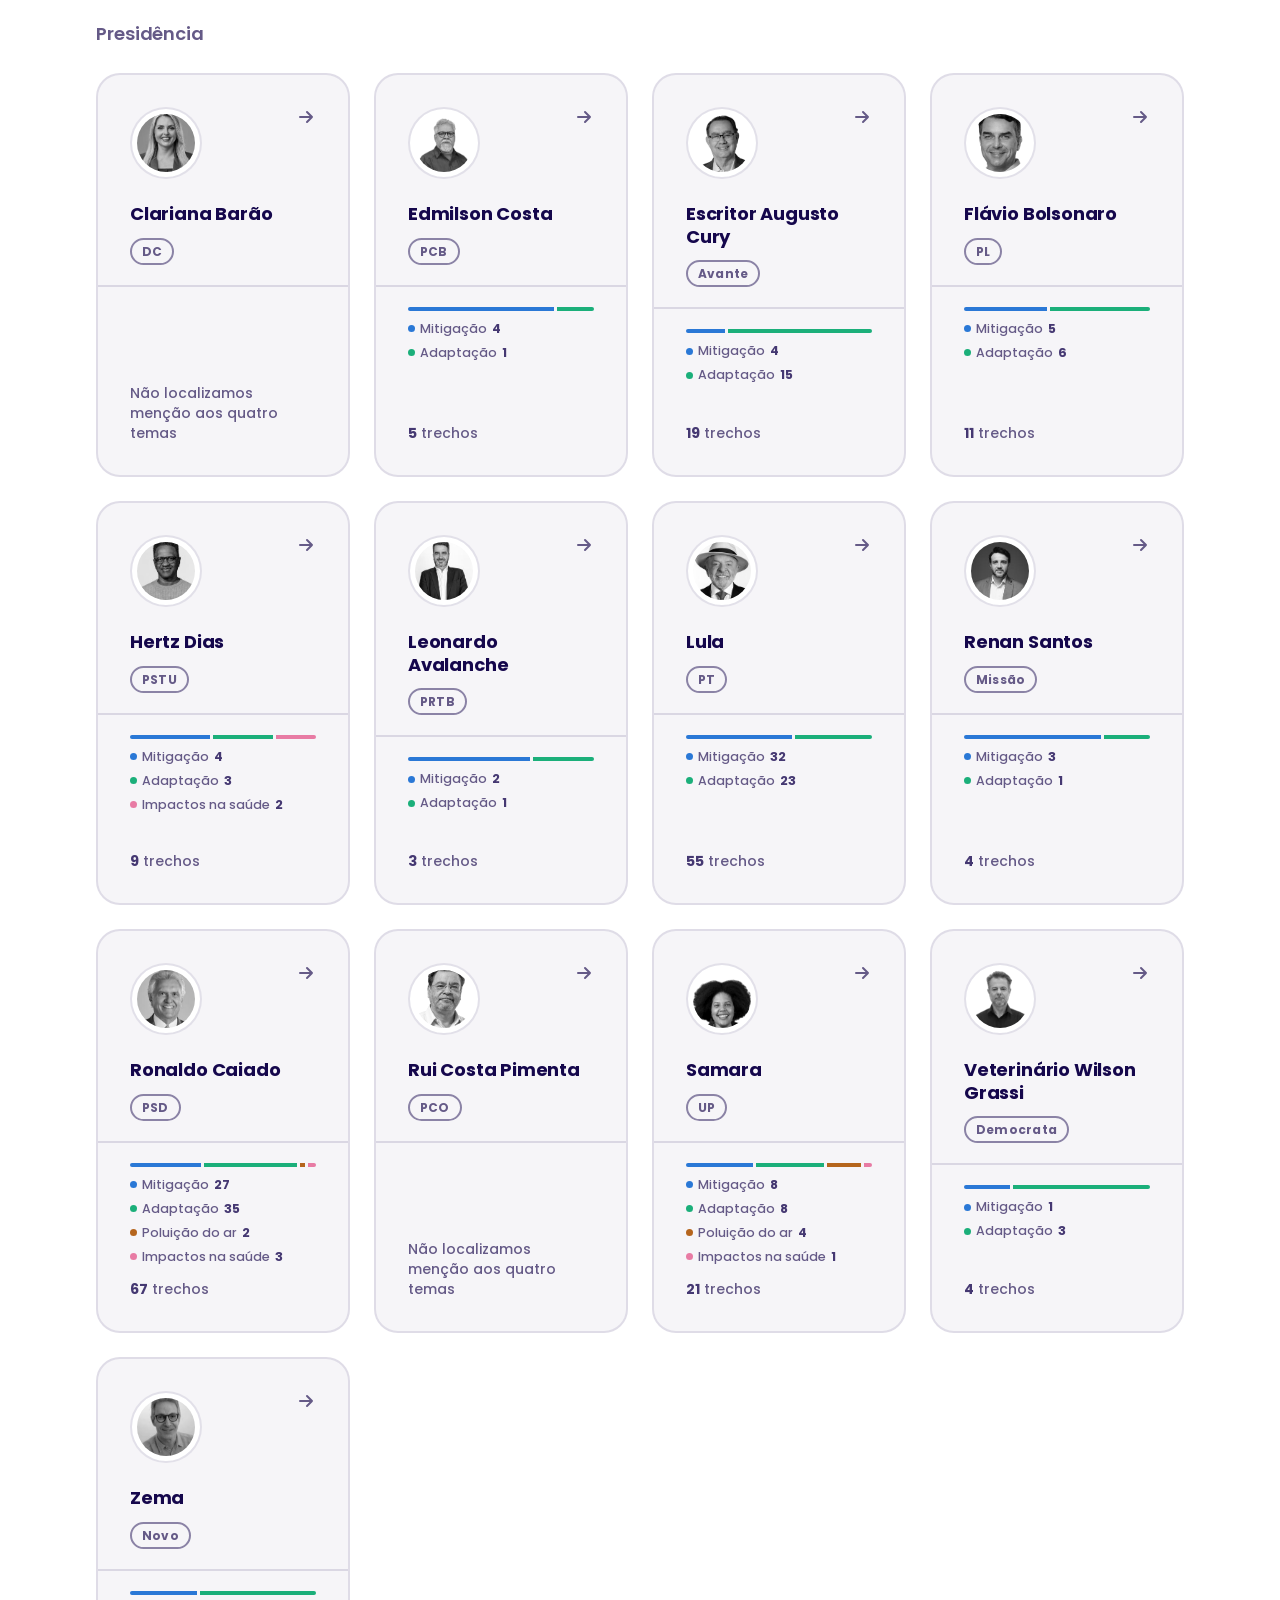
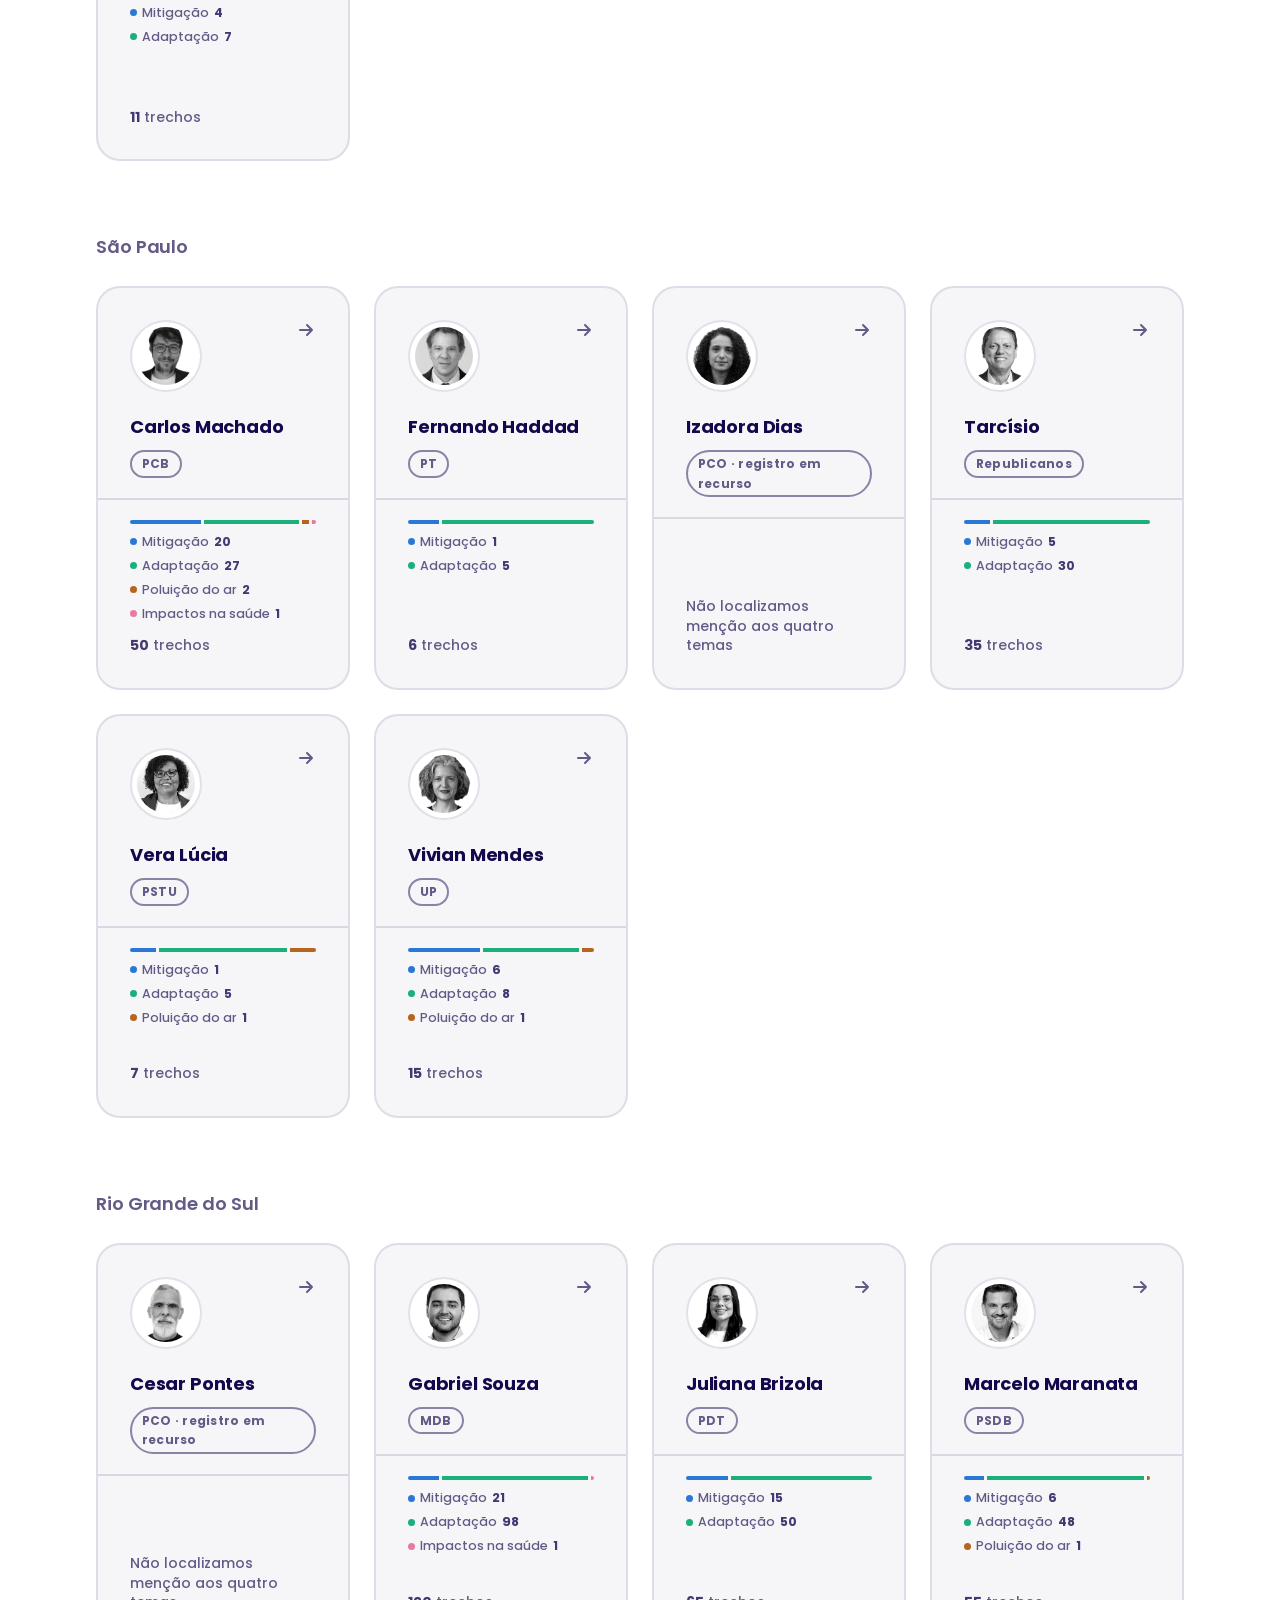
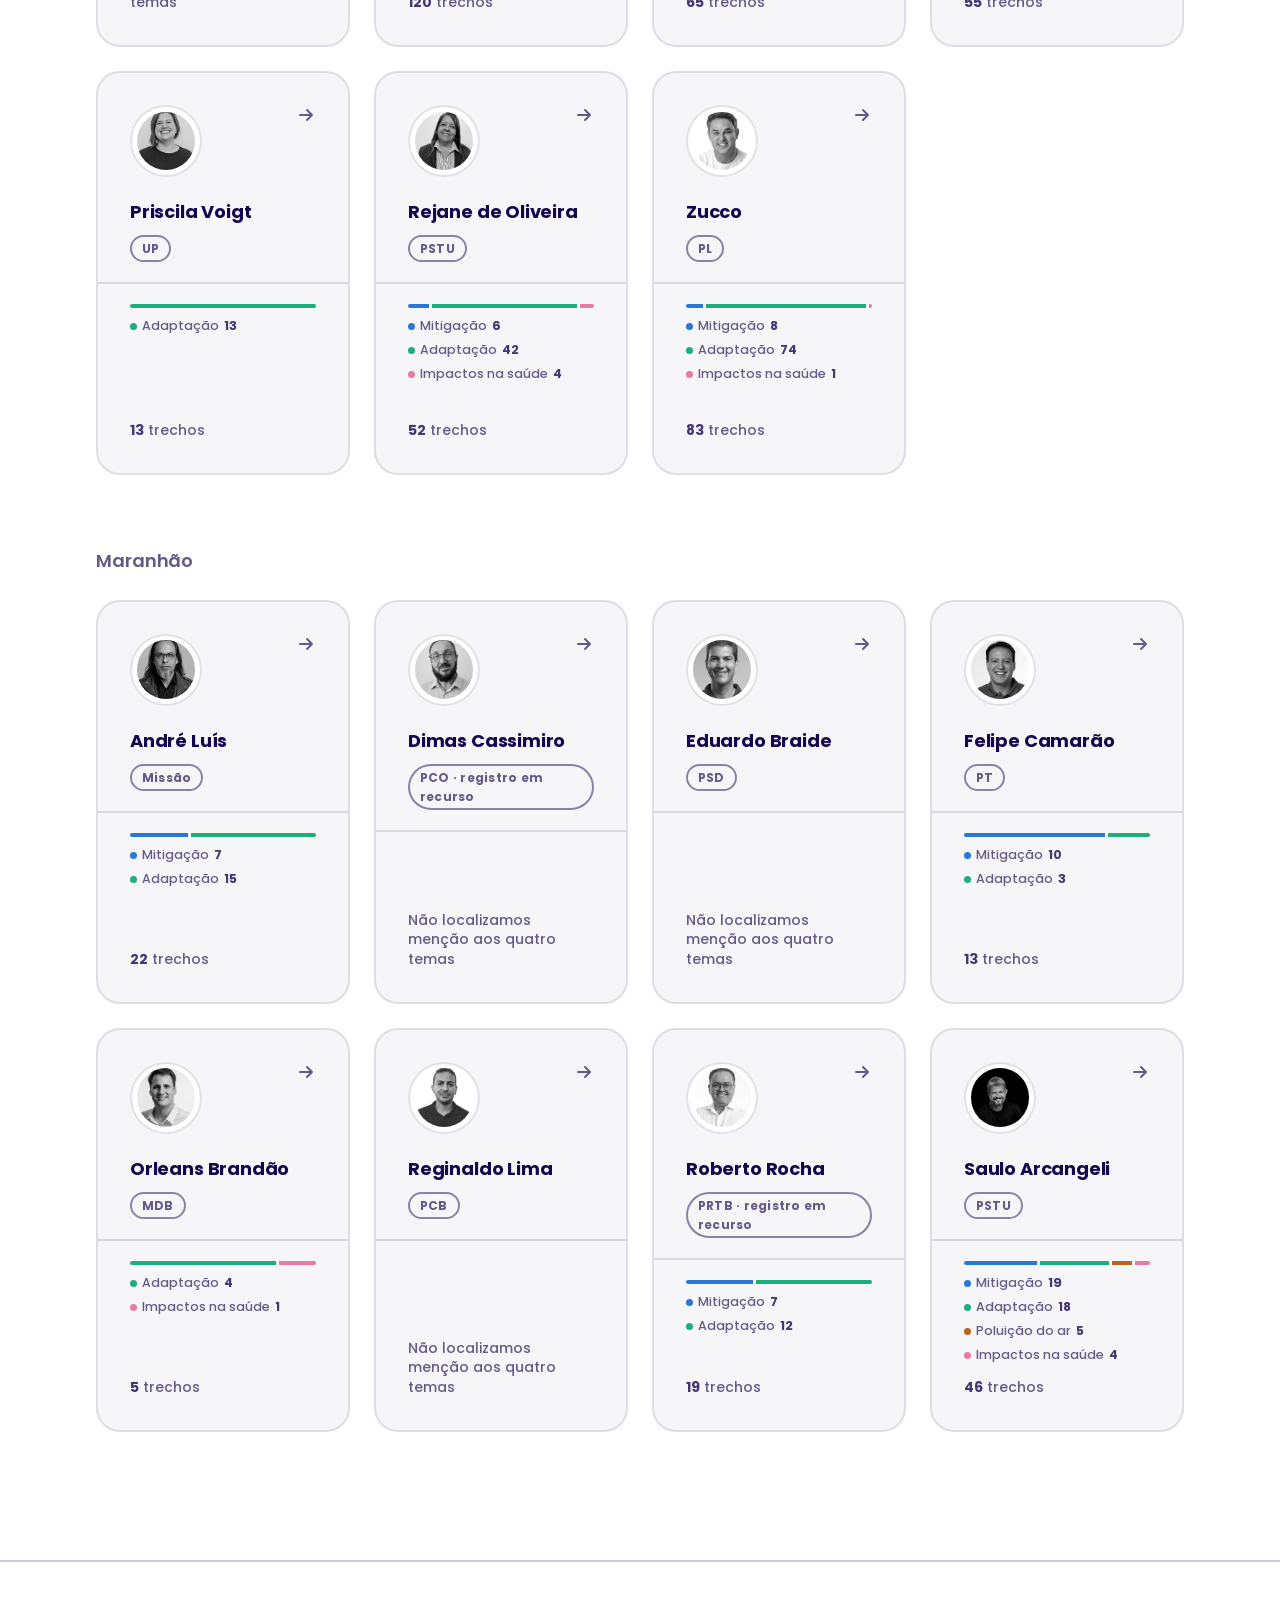
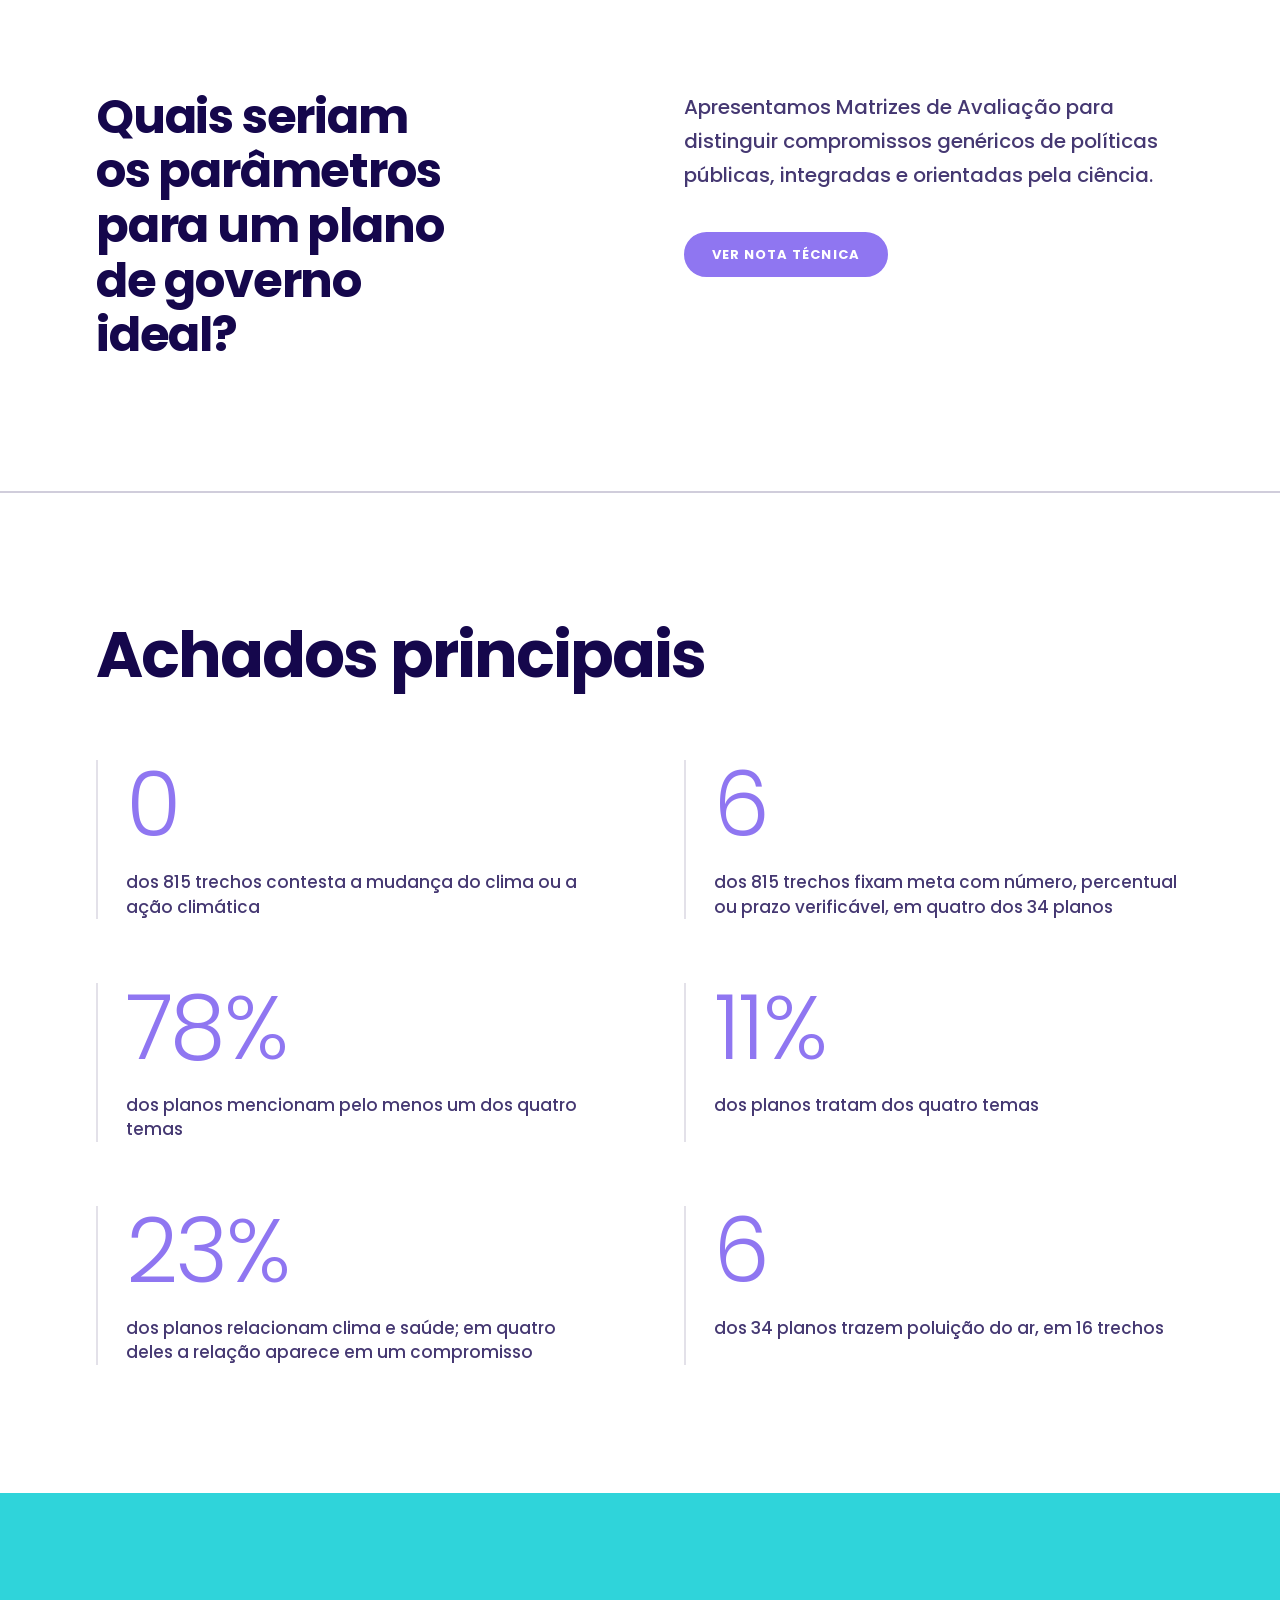
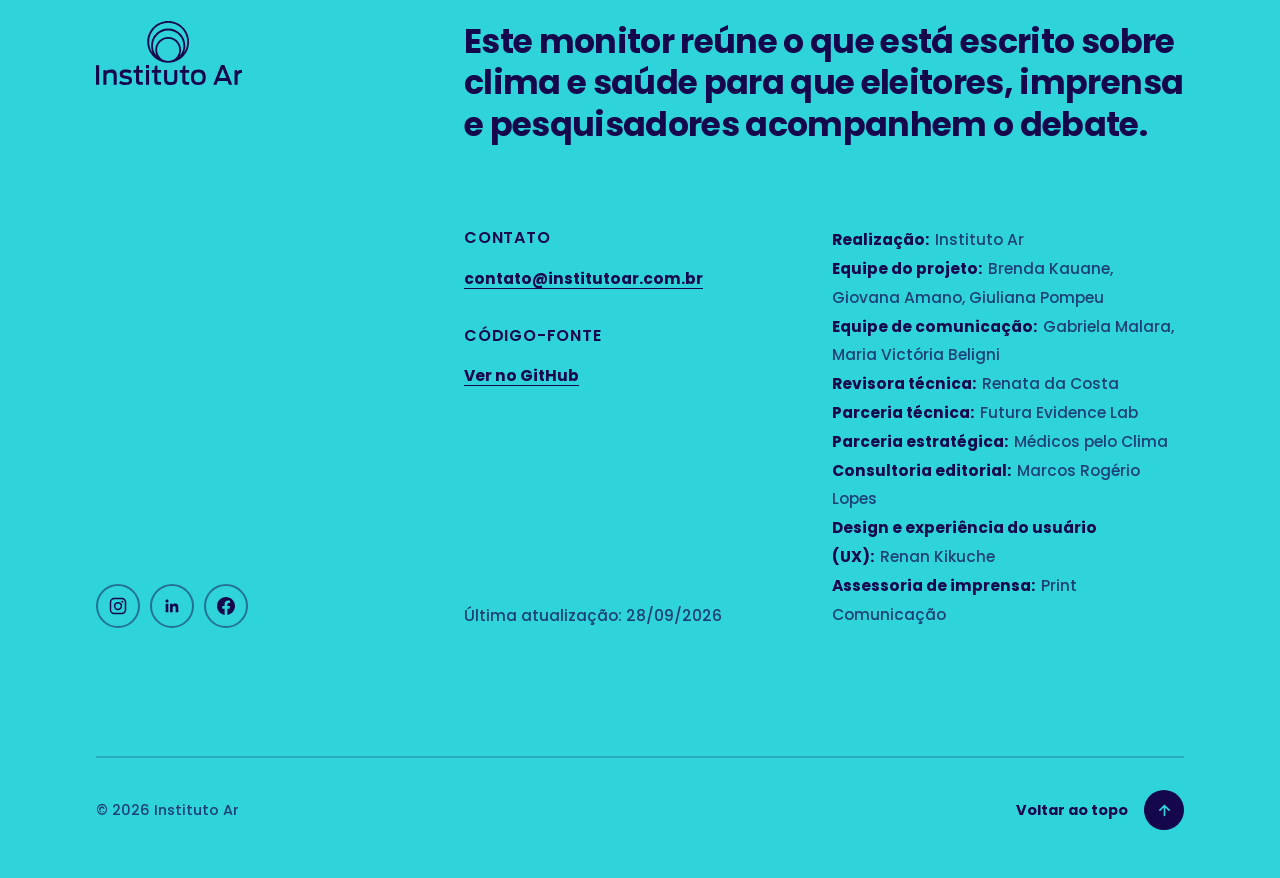
==== commit 32fa44a7: "troca a data do rodapé para texto fixo" ====
--- a/site/index.html
+++ b/site/index.html
@@ -235,7 +235,7 @@
             <h3>Código-fonte</h3>
             <p><a href="https://github.com/institutoar/saude-e-clima-nas-eleicoes" target="_blank" rel="noopener">Ver no GitHub</a></p>
           </div>
-          <p class="foot-atualizacao">Última atualização: <span data-fill="dataCorte"></span></p>
+          <p class="foot-atualizacao">Última atualização: 28/09/2026</p>
         </div>
         <dl class="foot-ficha-list">
           <div><dt>Realização:</dt><dd>Instituto Ar</dd></div>
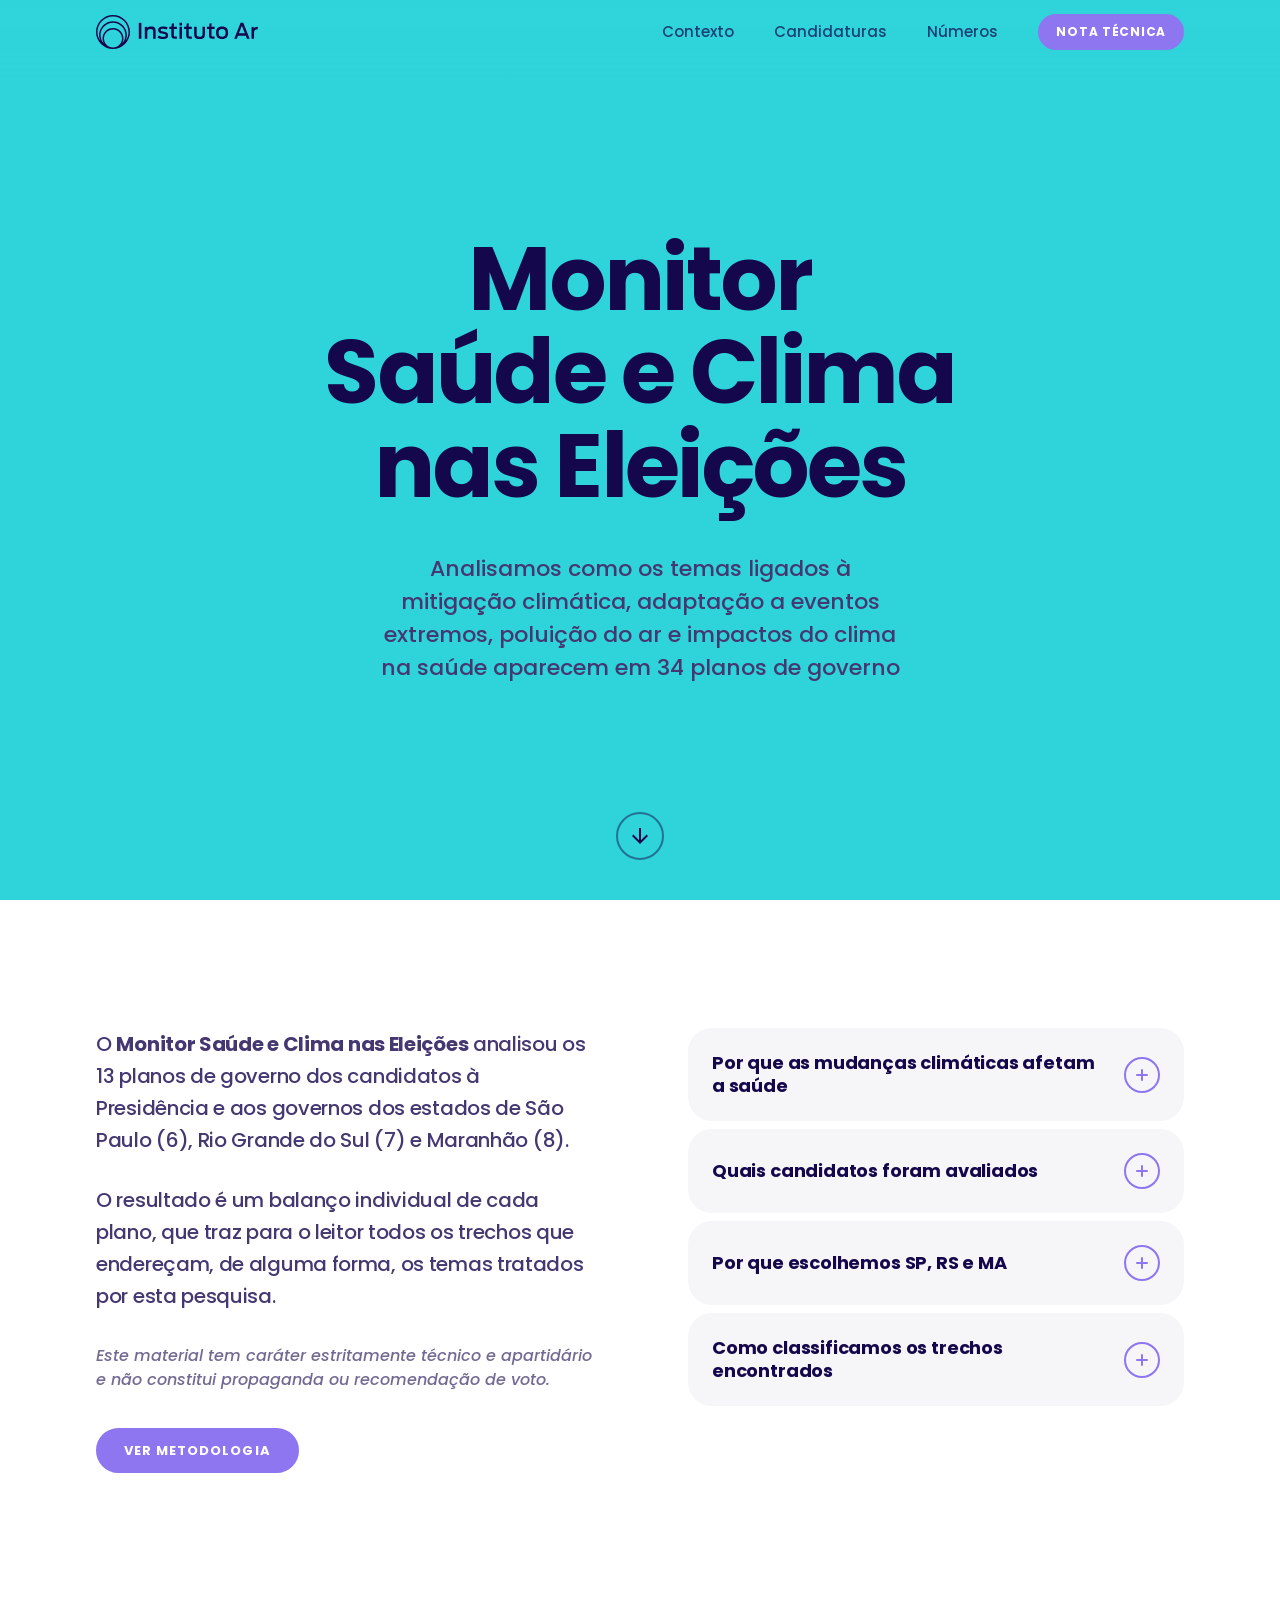
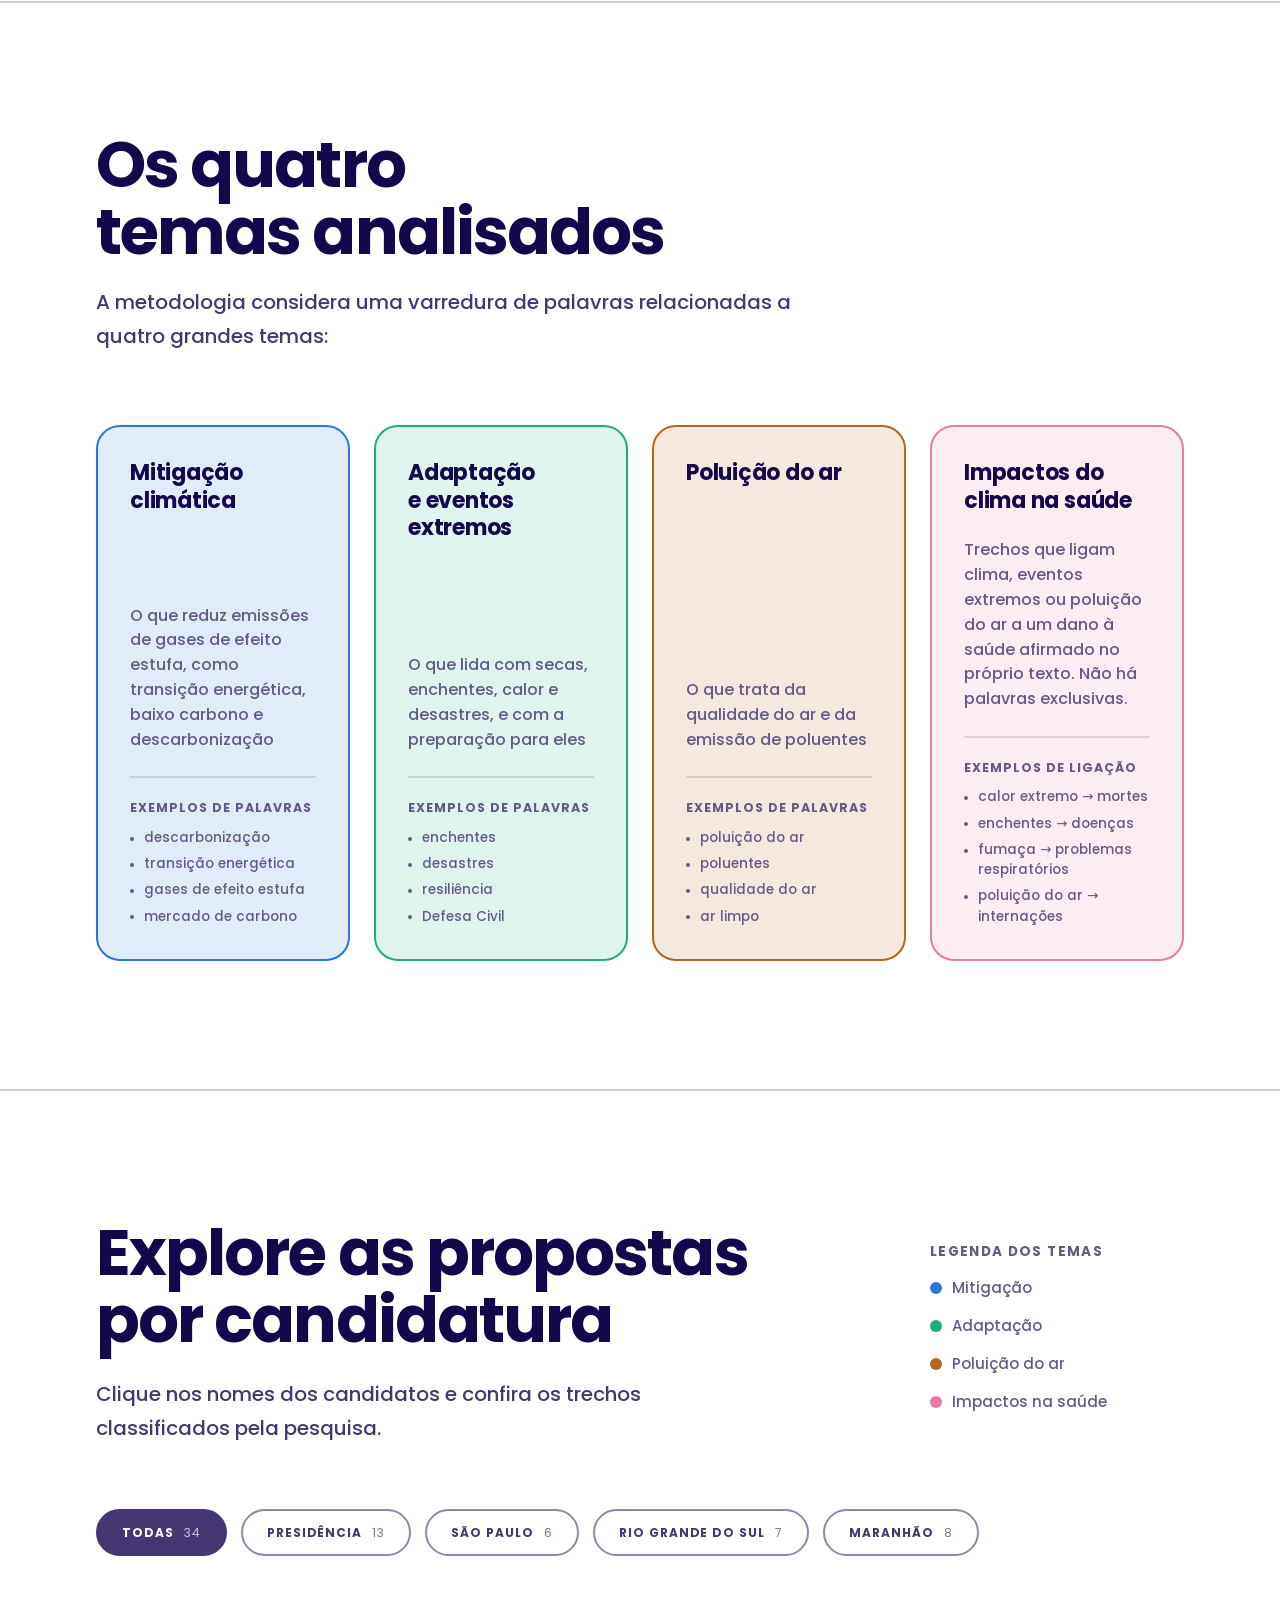
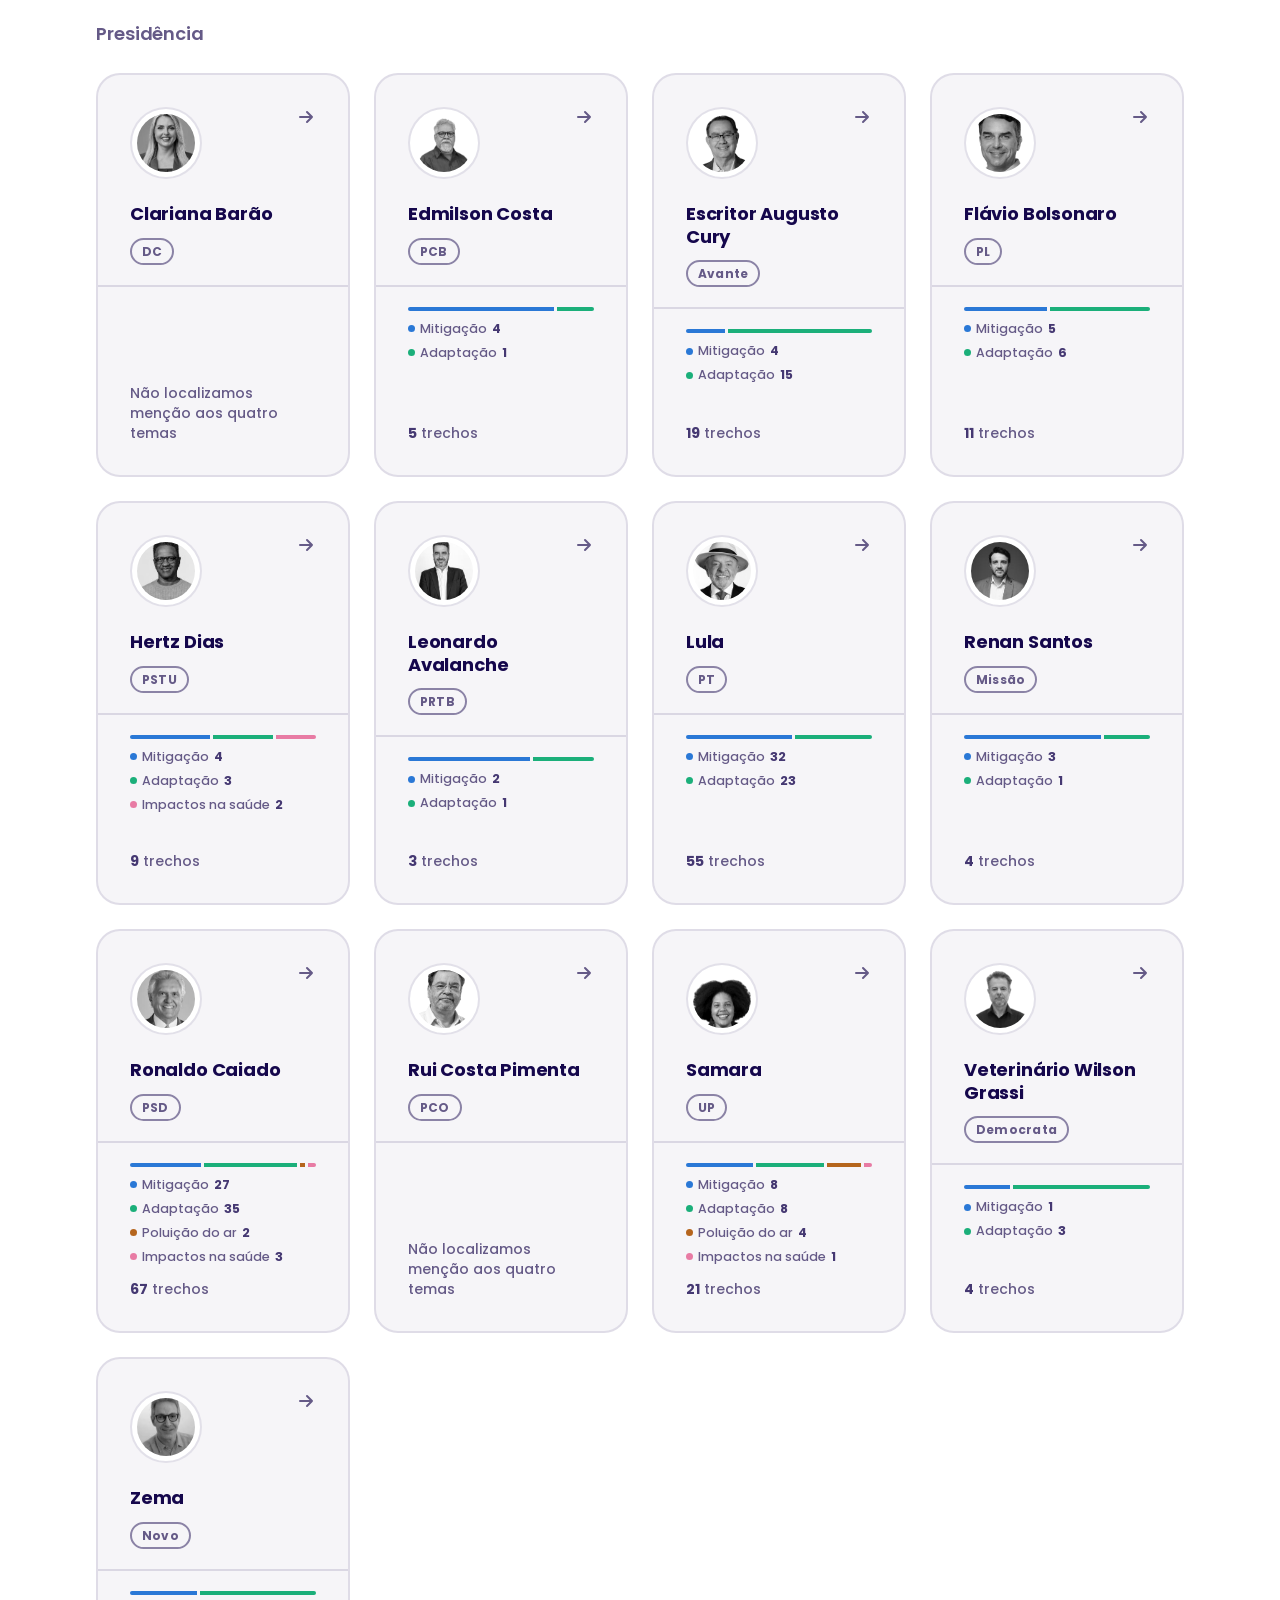
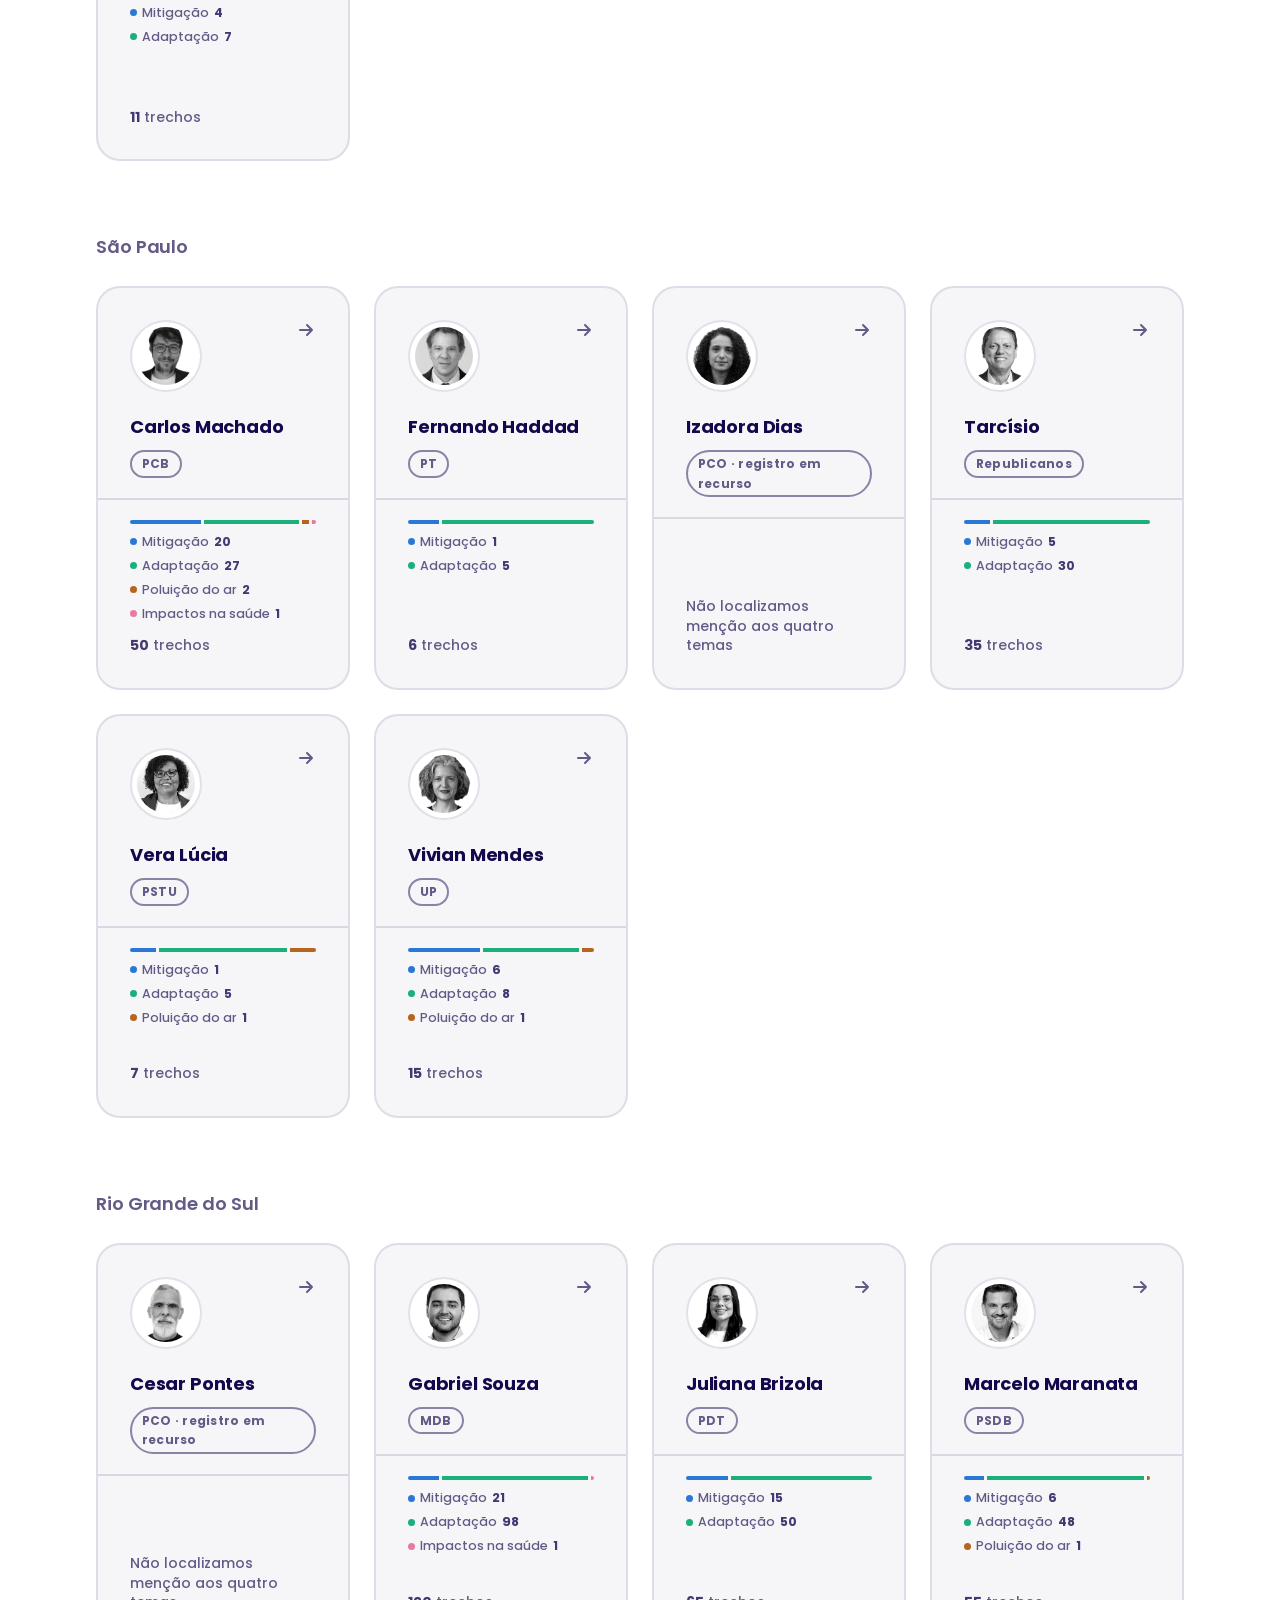
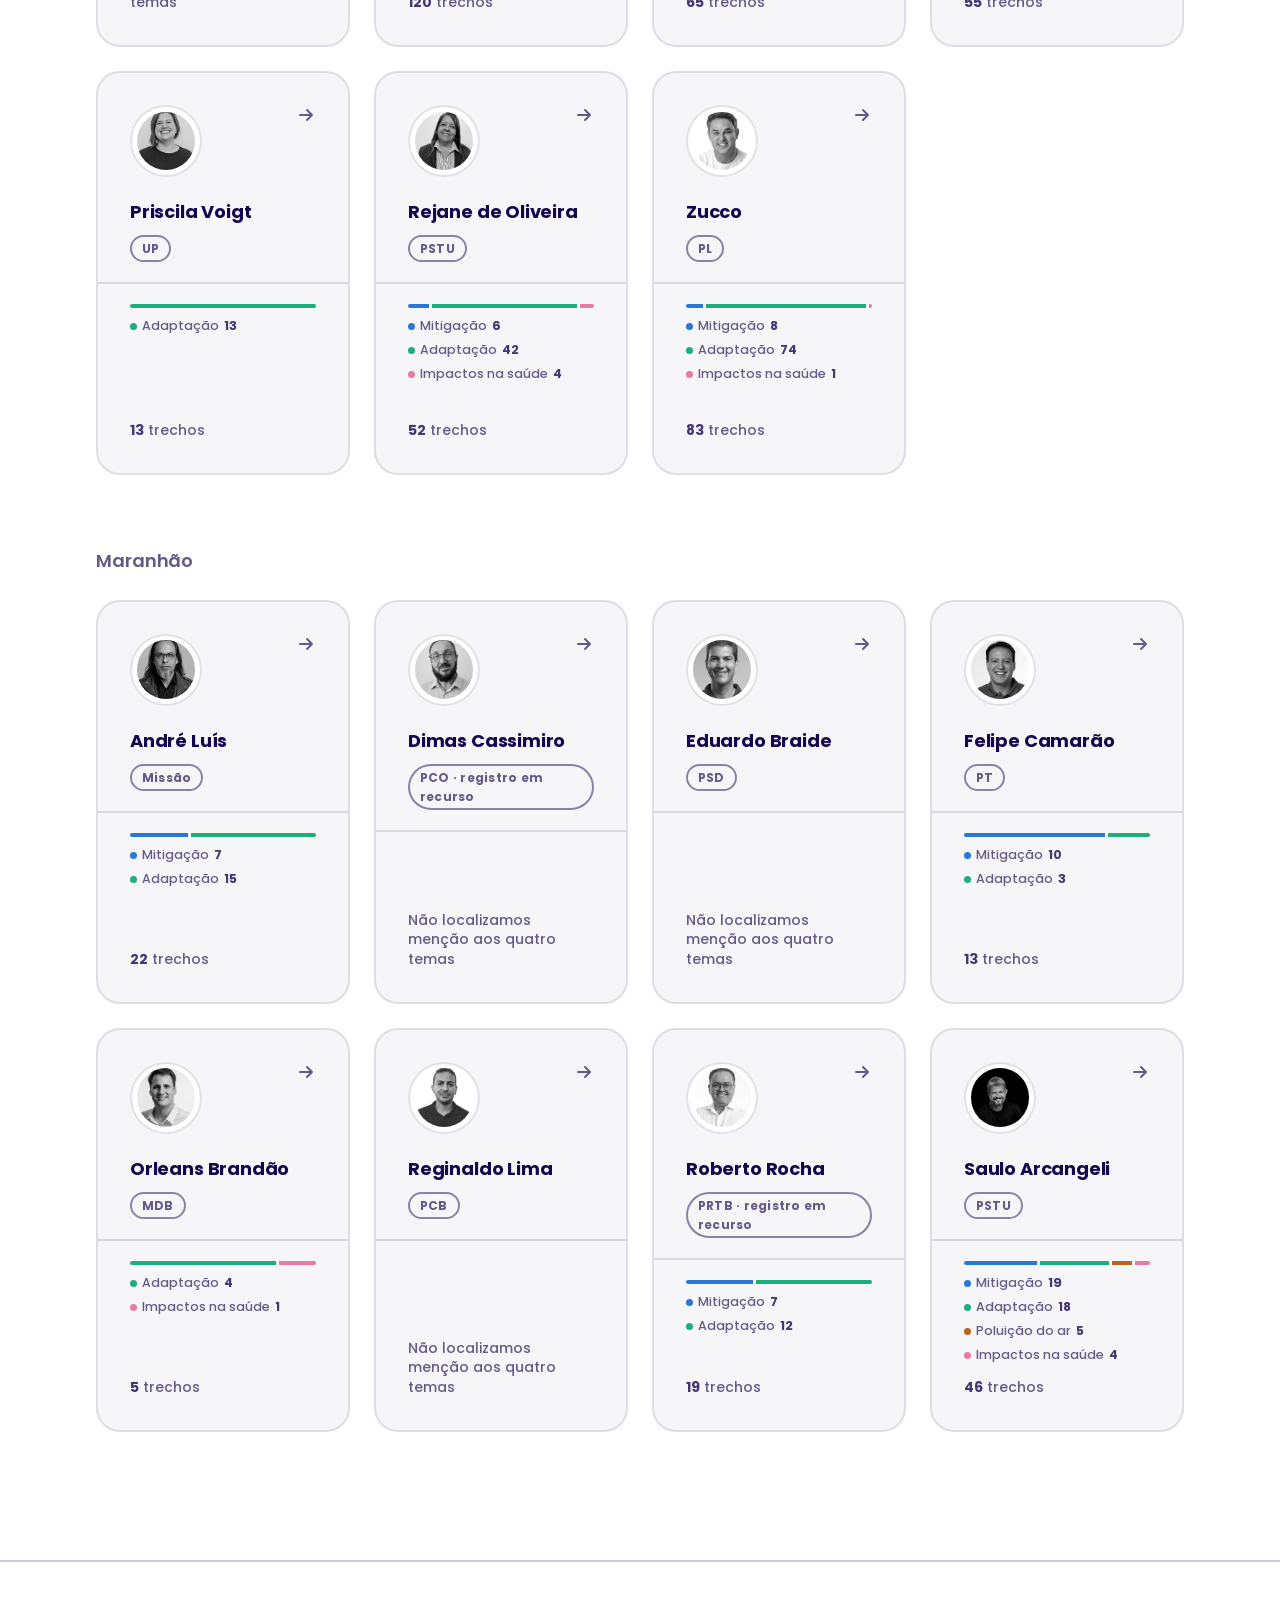
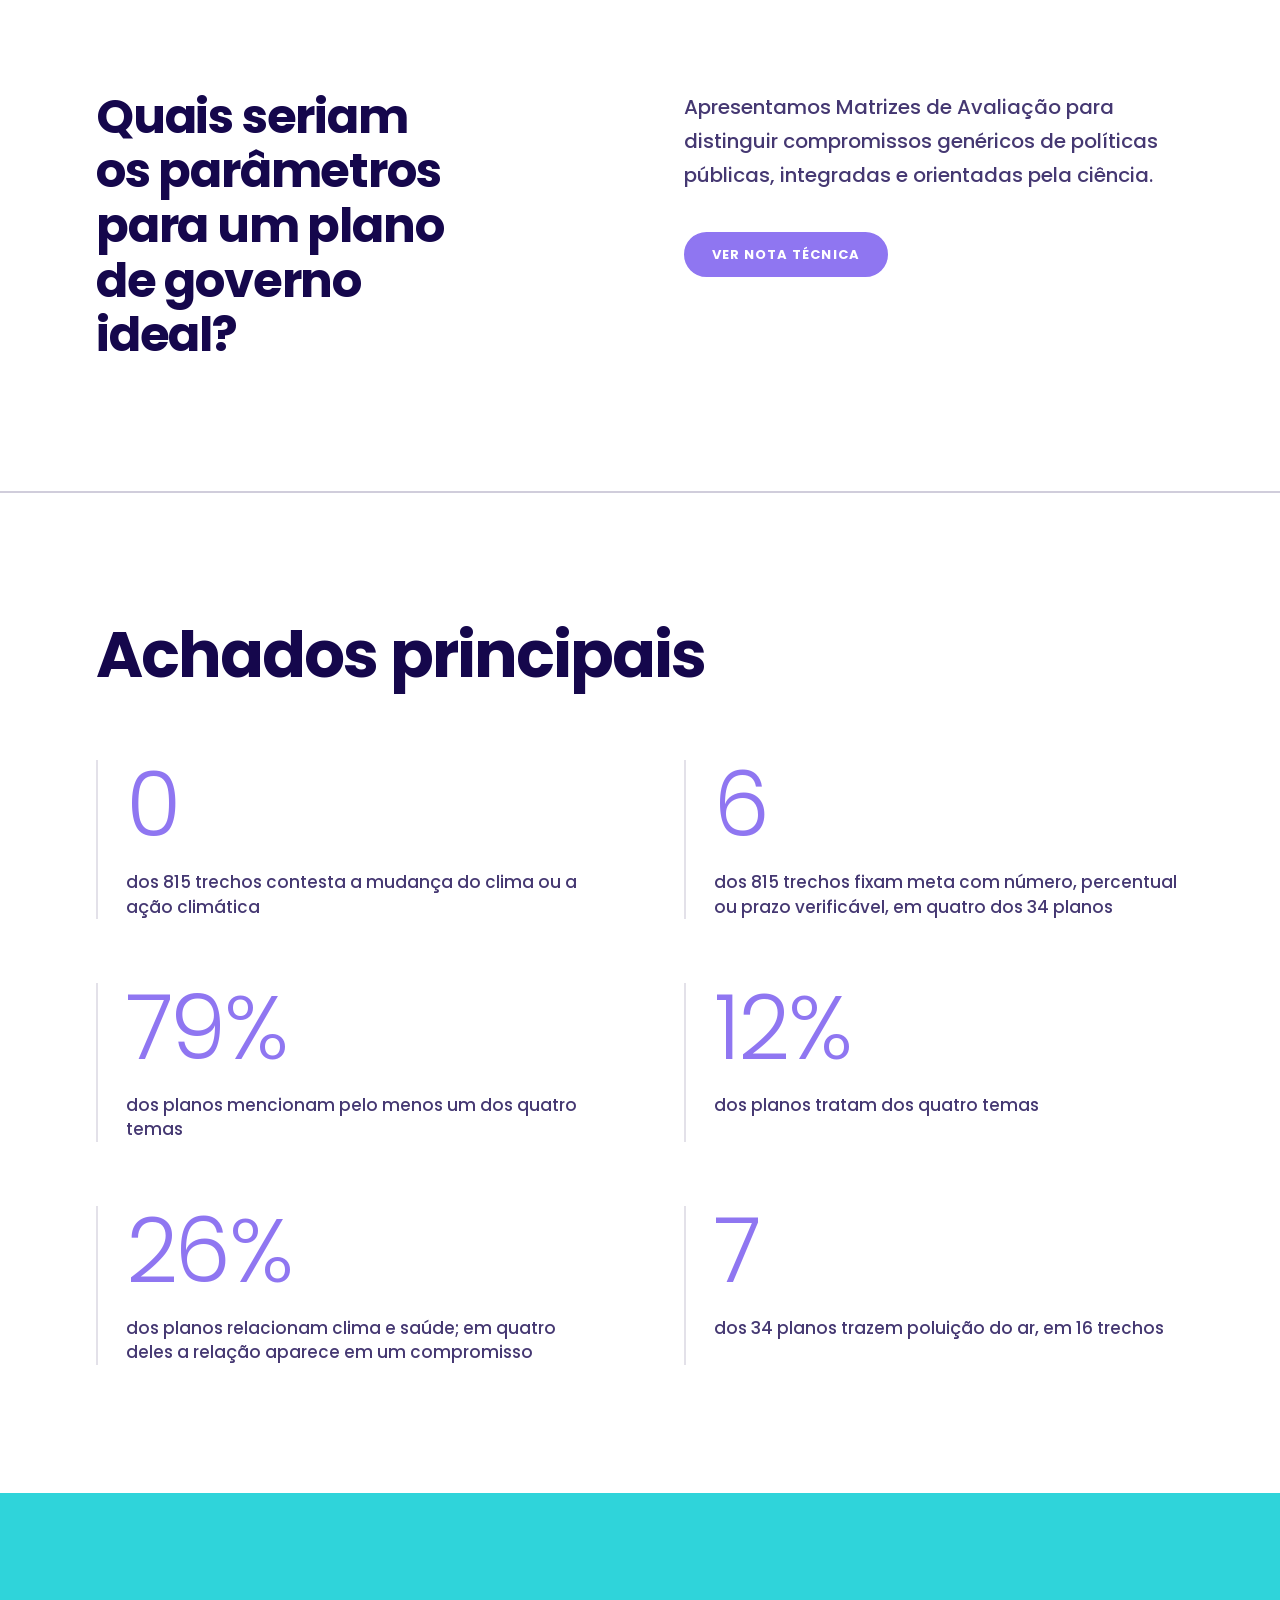
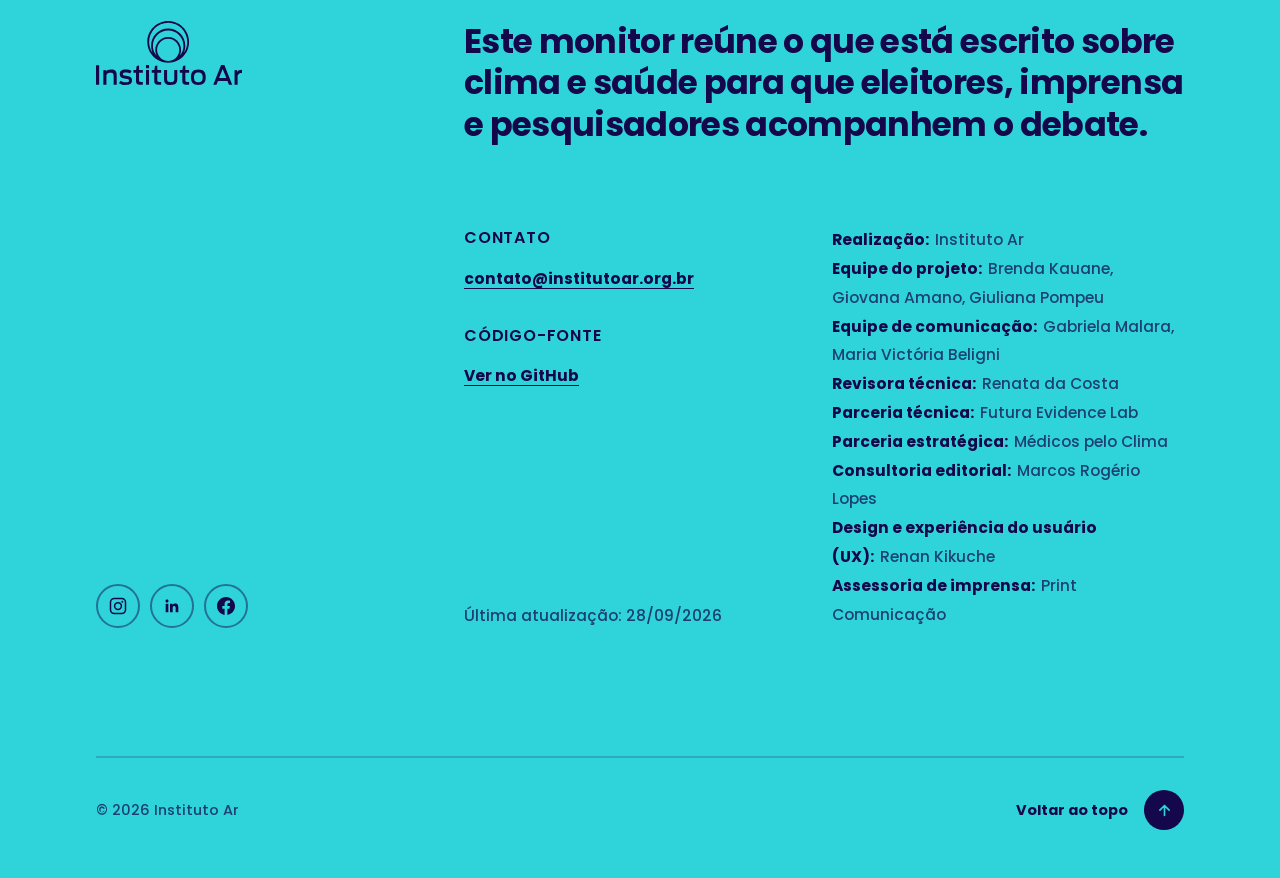
==== commit 3154c09d: "corrige o domínio do e-mail de contato no rodapé" ====
--- a/site/index.html
+++ b/site/index.html
@@ -229,7 +229,7 @@
         <div class="foot-info-links">
           <div>
             <h3>Contato</h3>
-            <p><a href="mailto:contato@institutoar.com.br">contato@institutoar.com.br</a></p>
+            <p><a href="mailto:contato@institutoar.org.br">contato@institutoar.org.br</a></p>
           </div>
           <div>
             <h3>Código-fonte</h3>
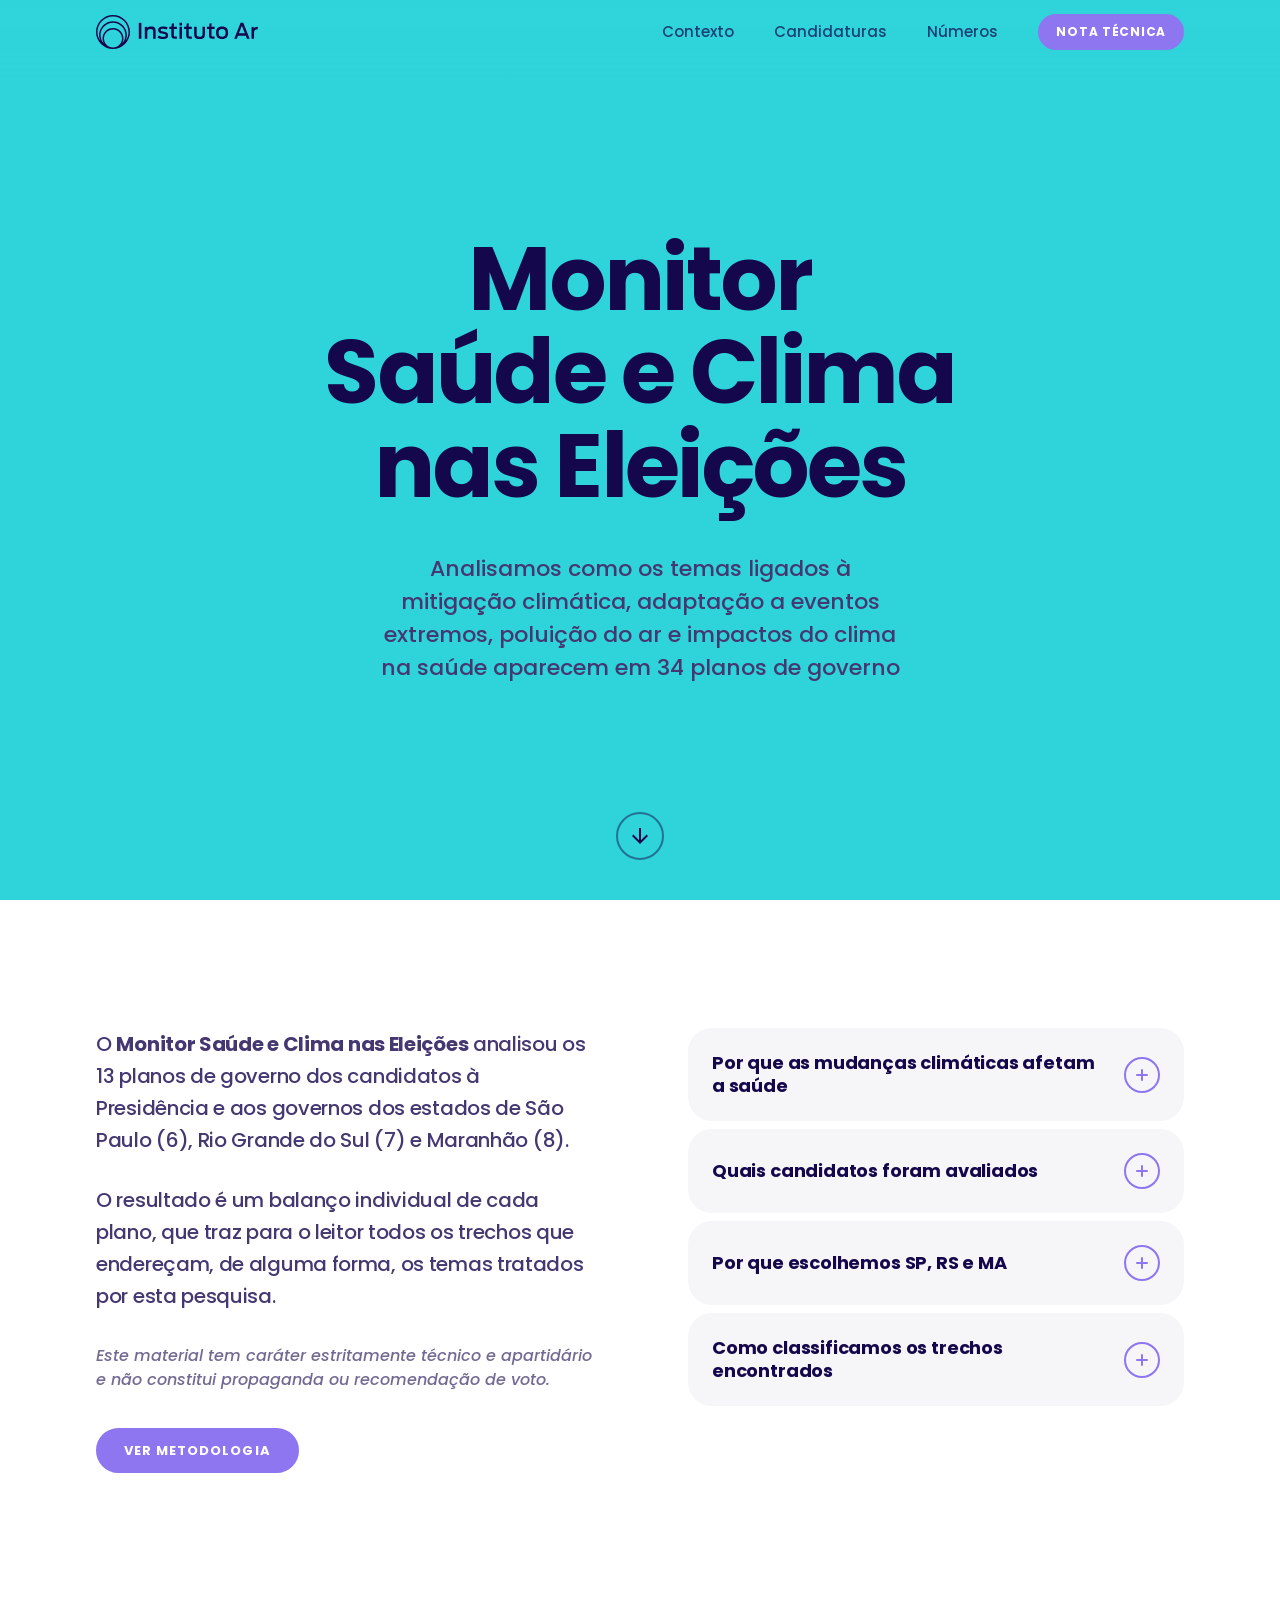
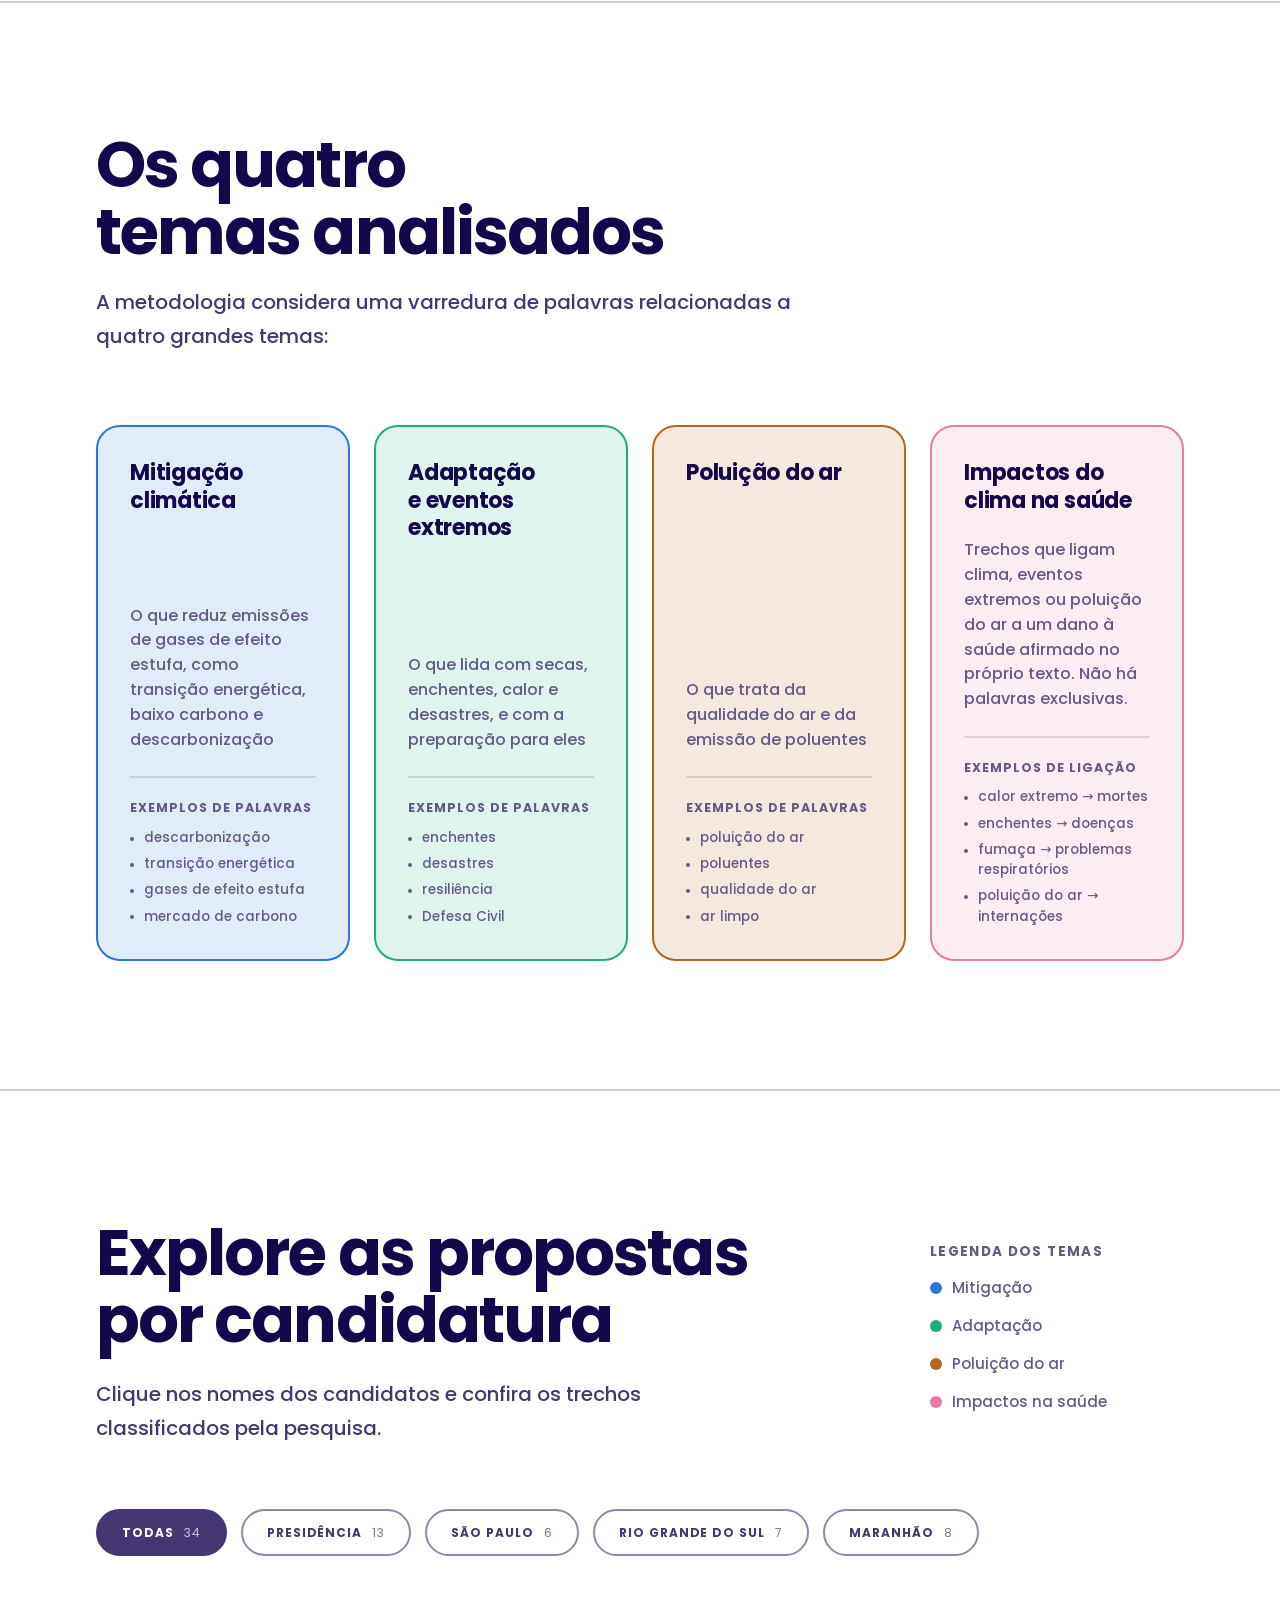
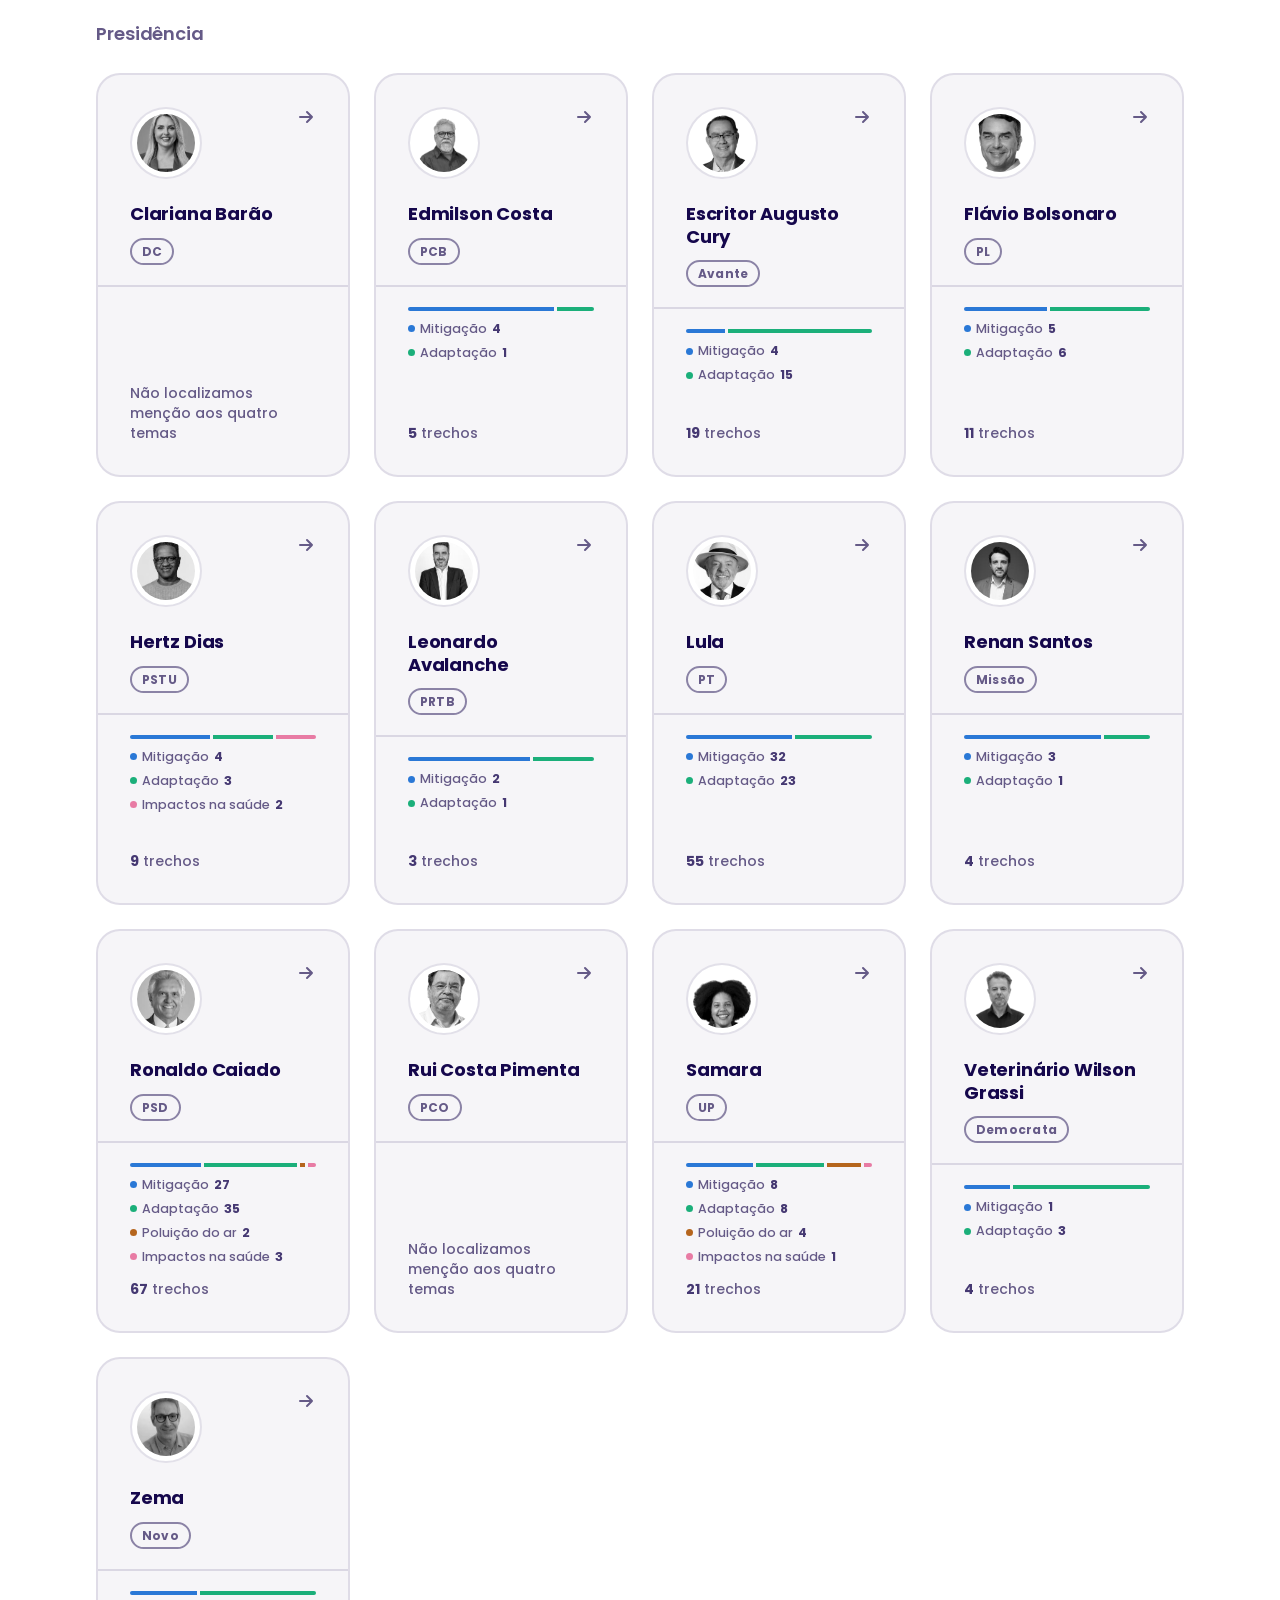
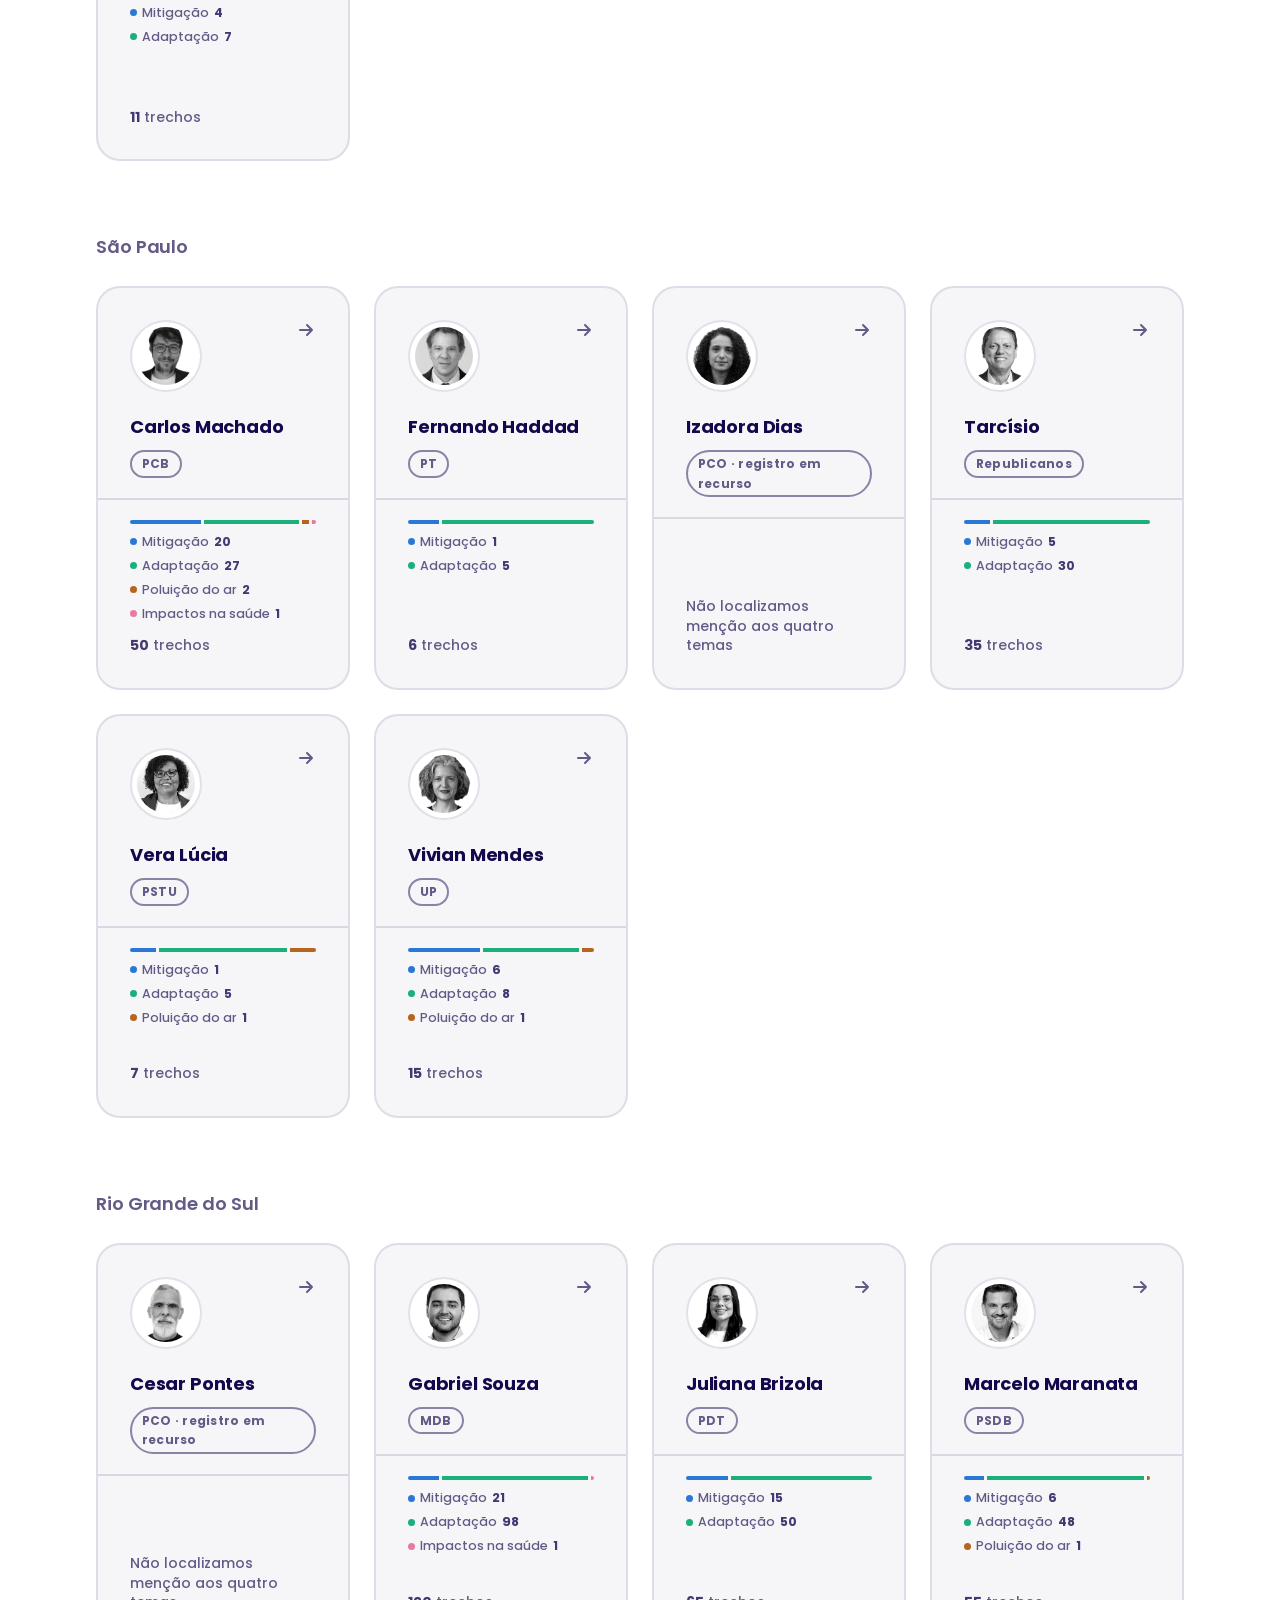
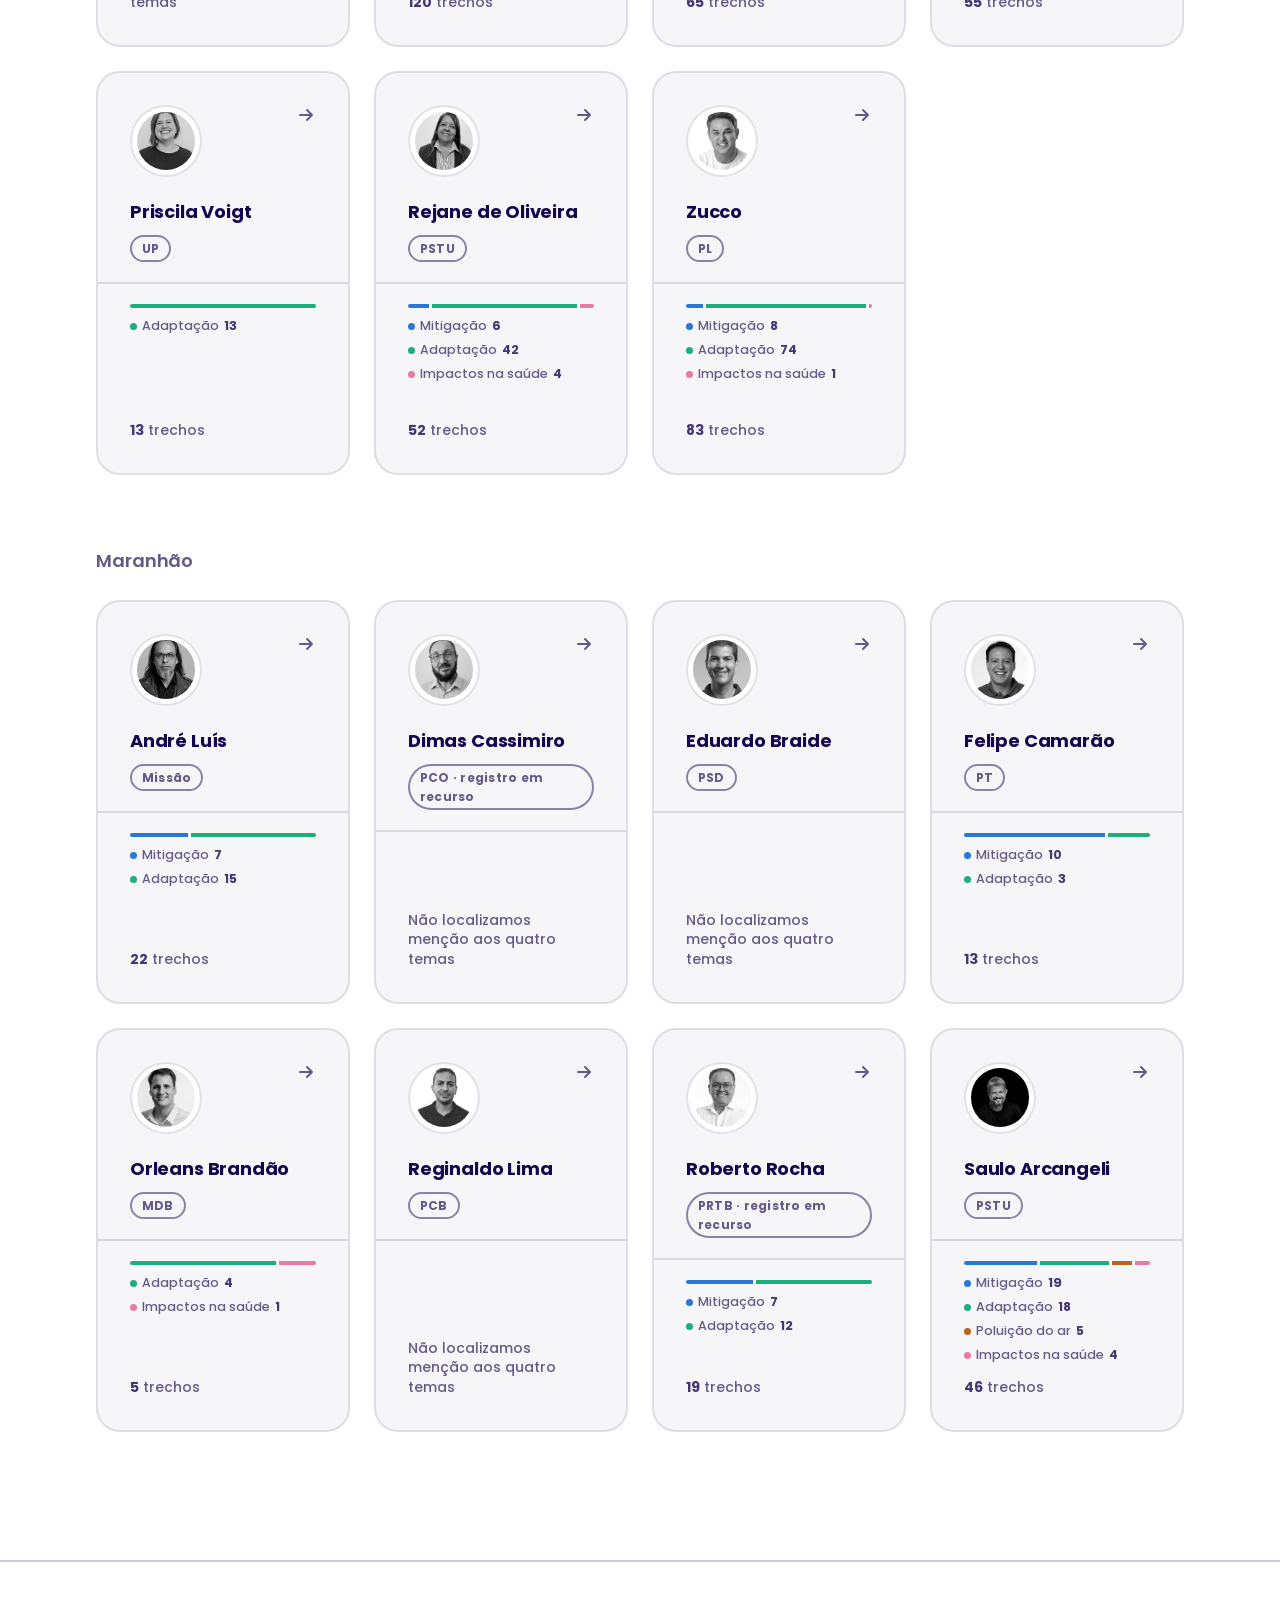
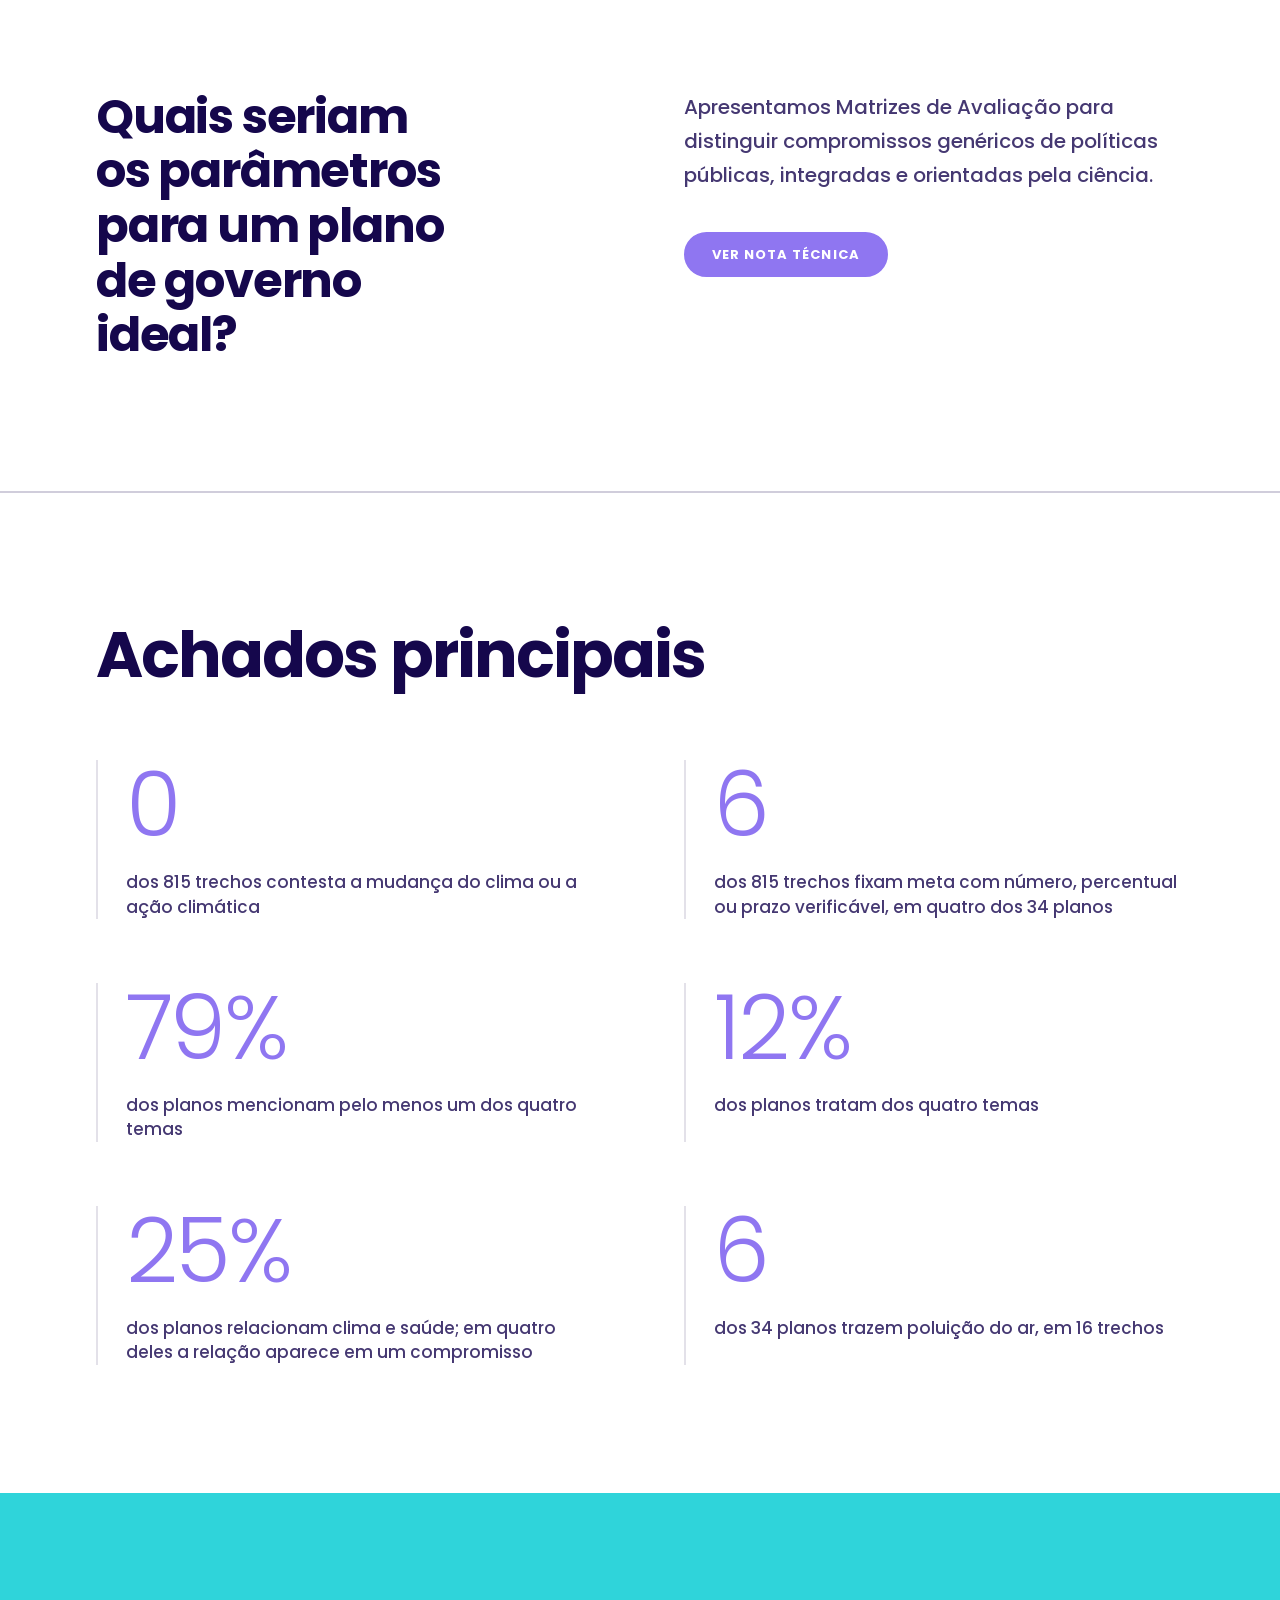
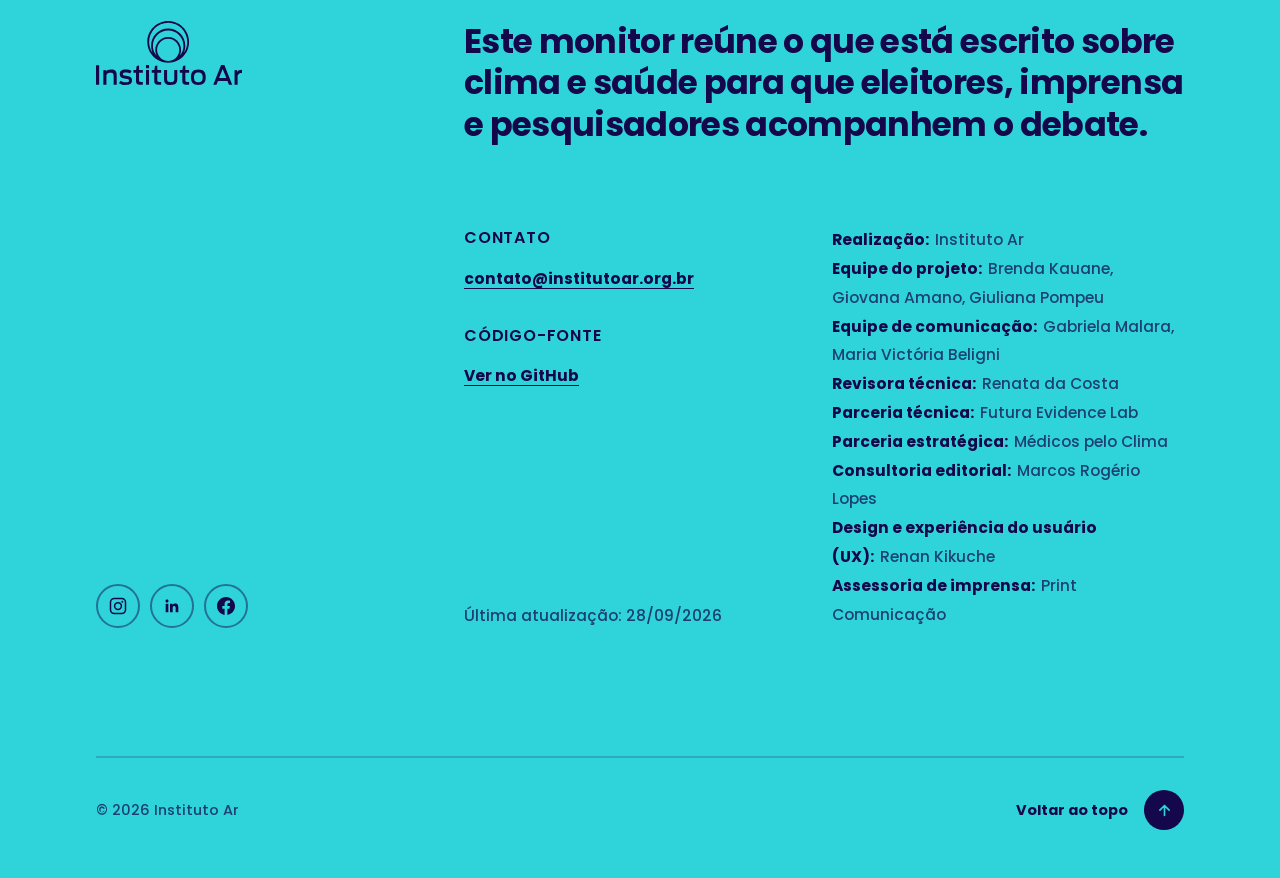
==== commit b27cce10: "adiciona a tag do google analytics (gtag.js) nas três páginas do site" ====
--- a/site/index.html
+++ b/site/index.html
@@ -1,6 +1,14 @@
 <!DOCTYPE html>
 <html lang="pt-BR">
 <head>
+<!-- Google tag (gtag.js) -->
+<script async src="https://www.googletagmanager.com/gtag/js?id=G-20EYR1G4XJ"></script>
+<script>
+  window.dataLayer = window.dataLayer || [];
+  function gtag(){dataLayer.push(arguments);}
+  gtag('js', new Date());
+  gtag('config', 'G-20EYR1G4XJ');
+</script>
 <meta charset="utf-8">
 <meta name="viewport" content="width=device-width, initial-scale=1, viewport-fit=cover">
 <title>Monitor Saúde e Clima nas Eleições — Instituto Ar</title>
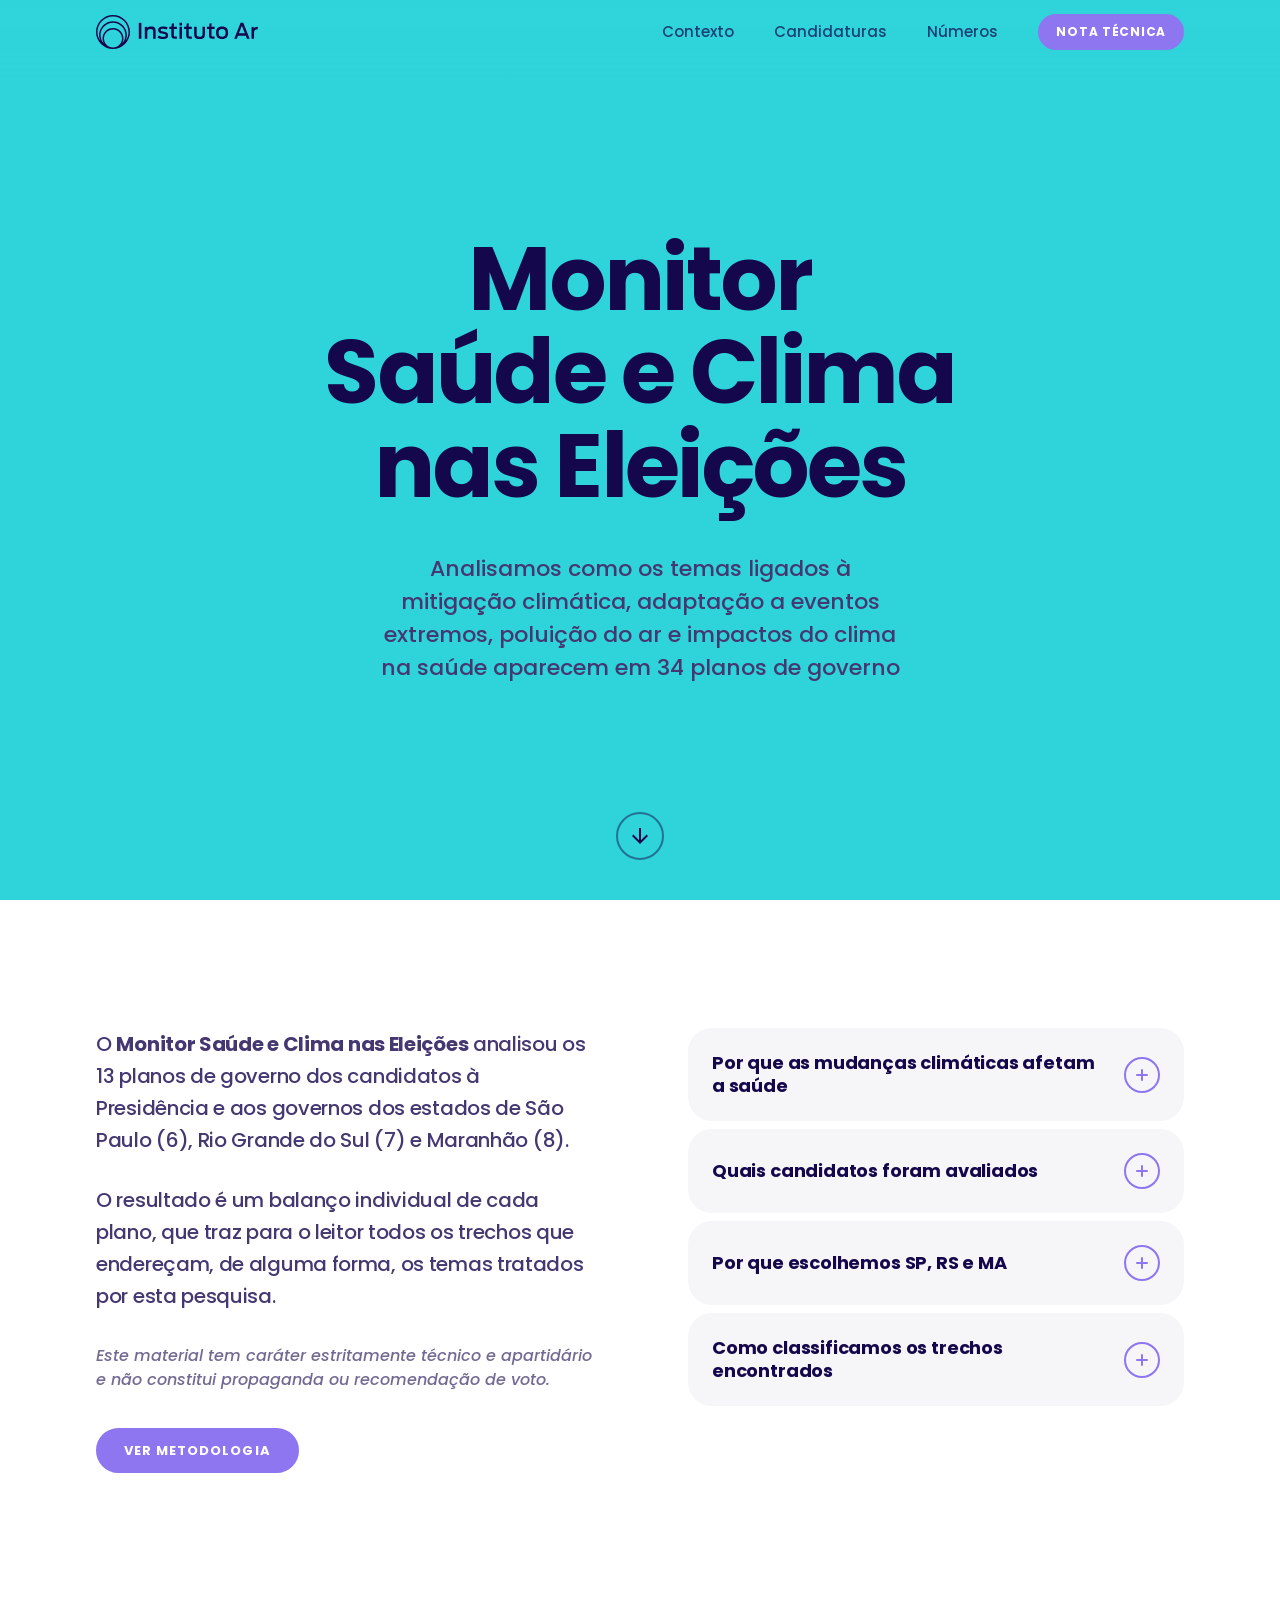
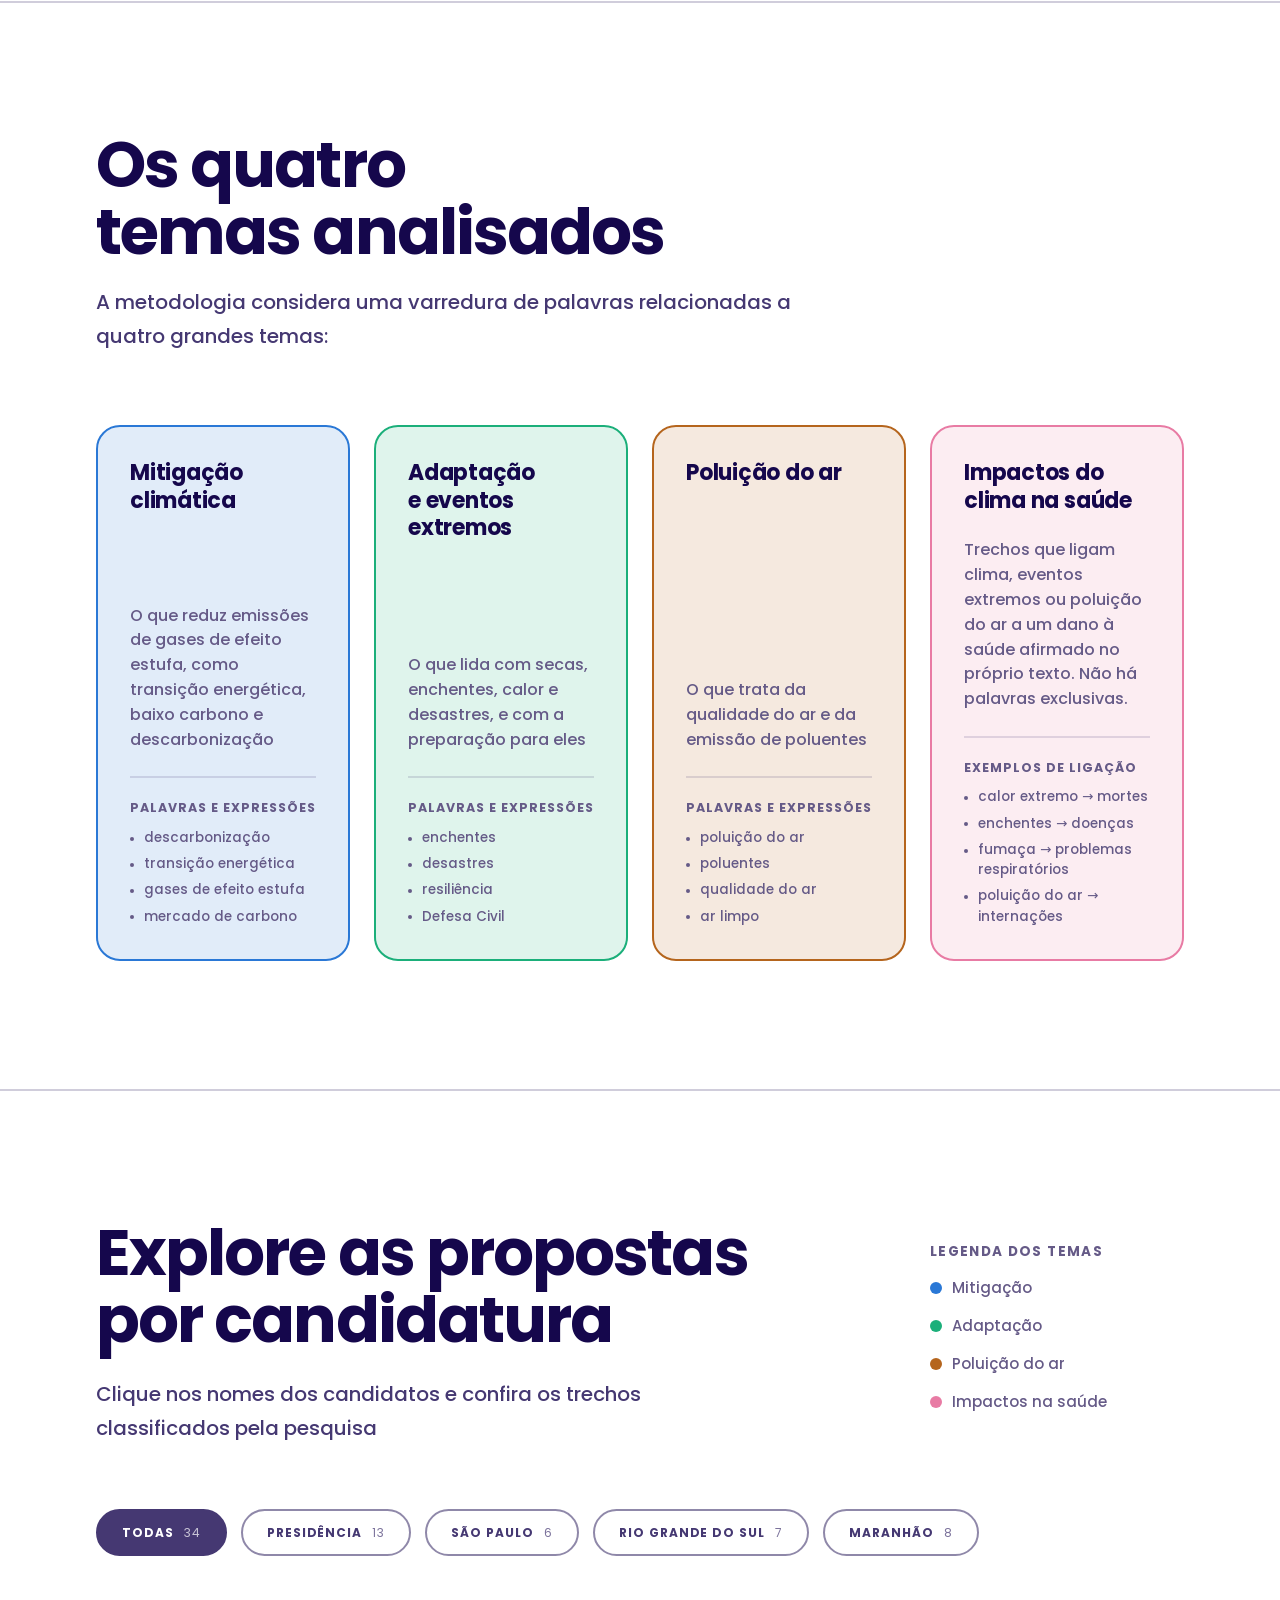
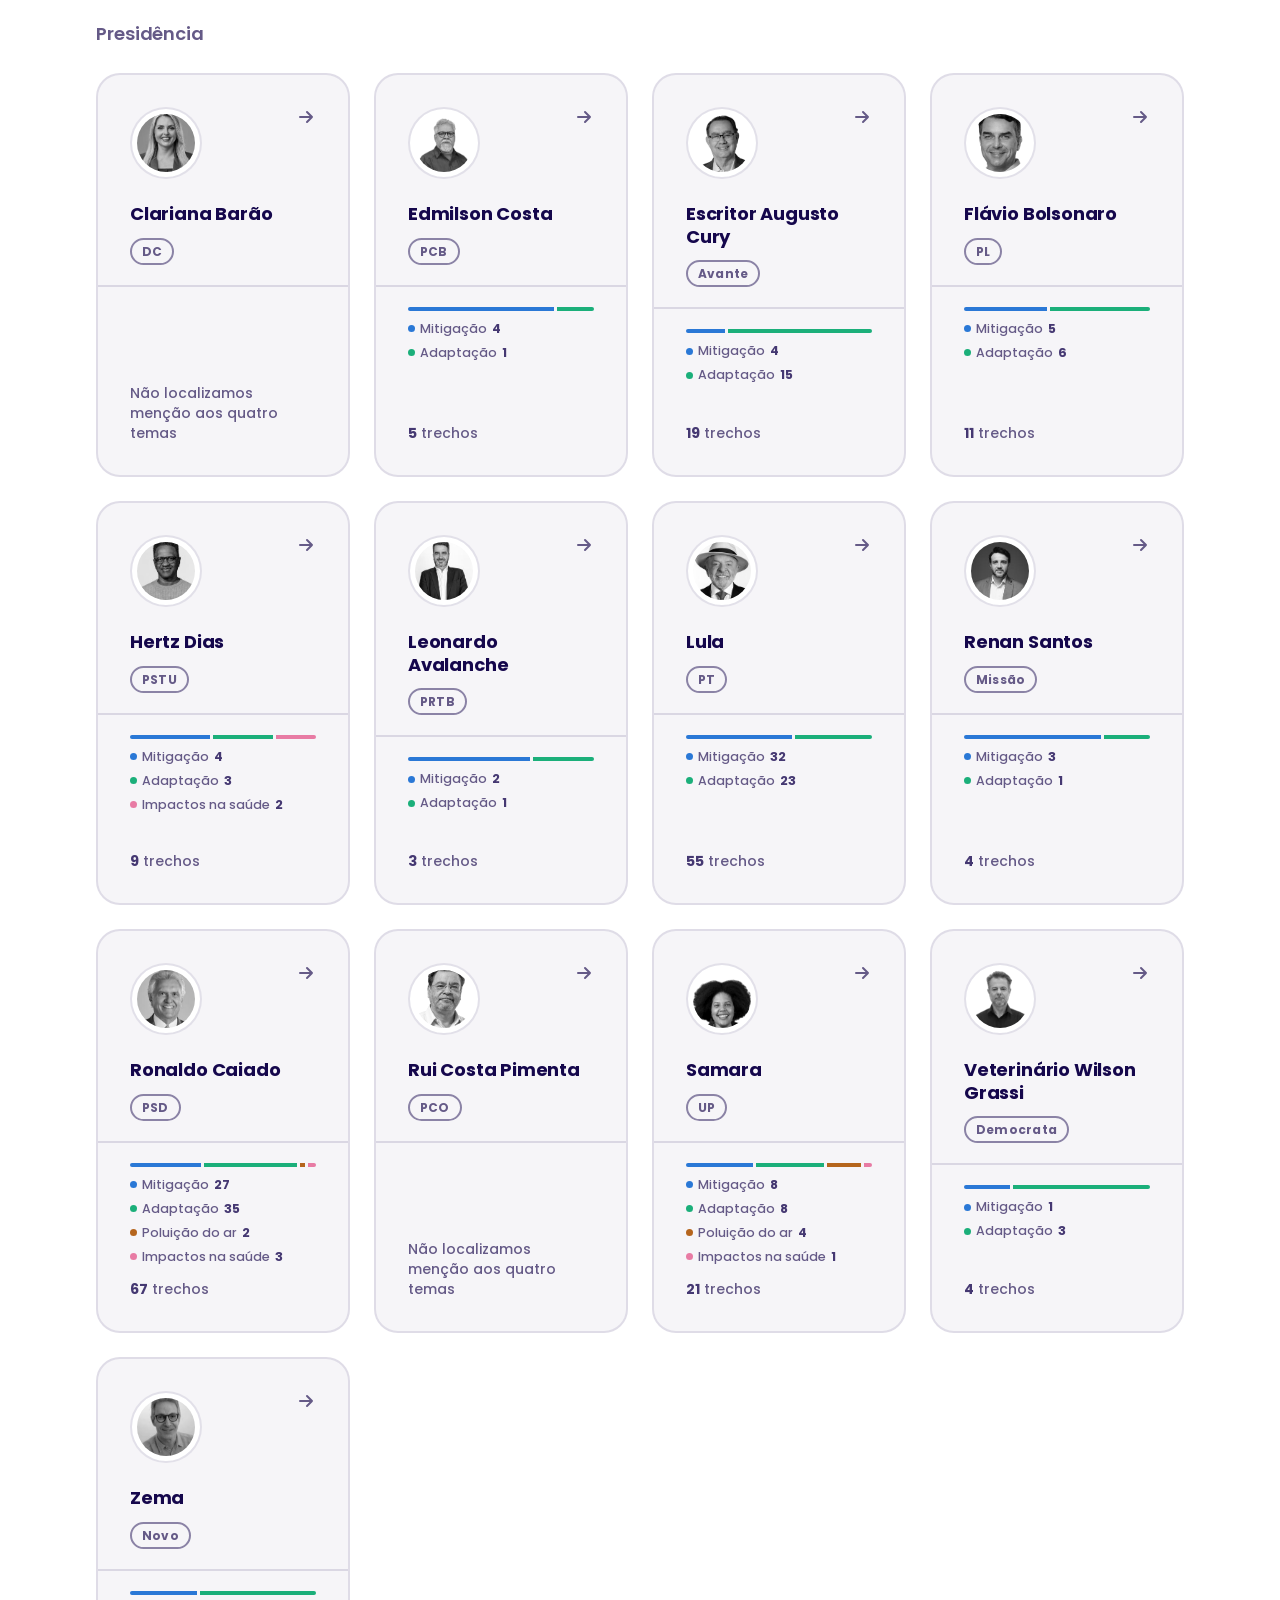
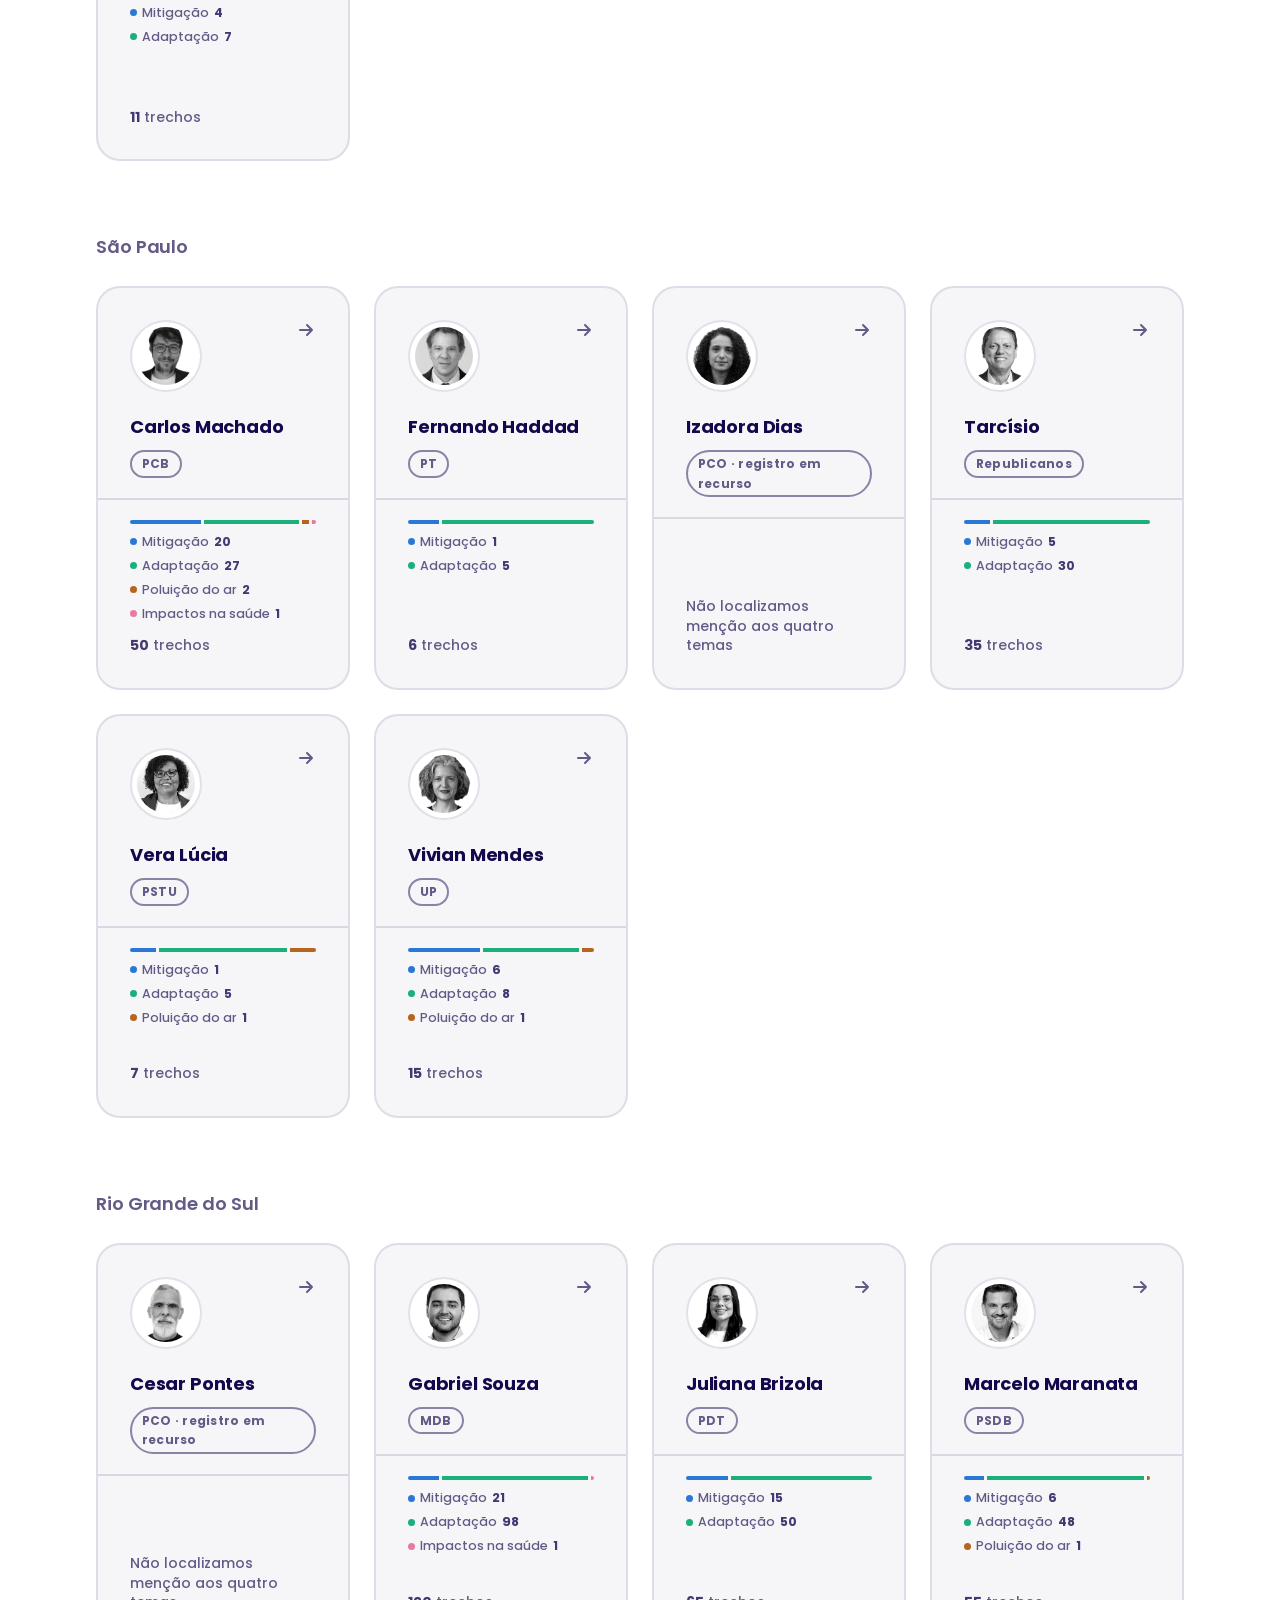
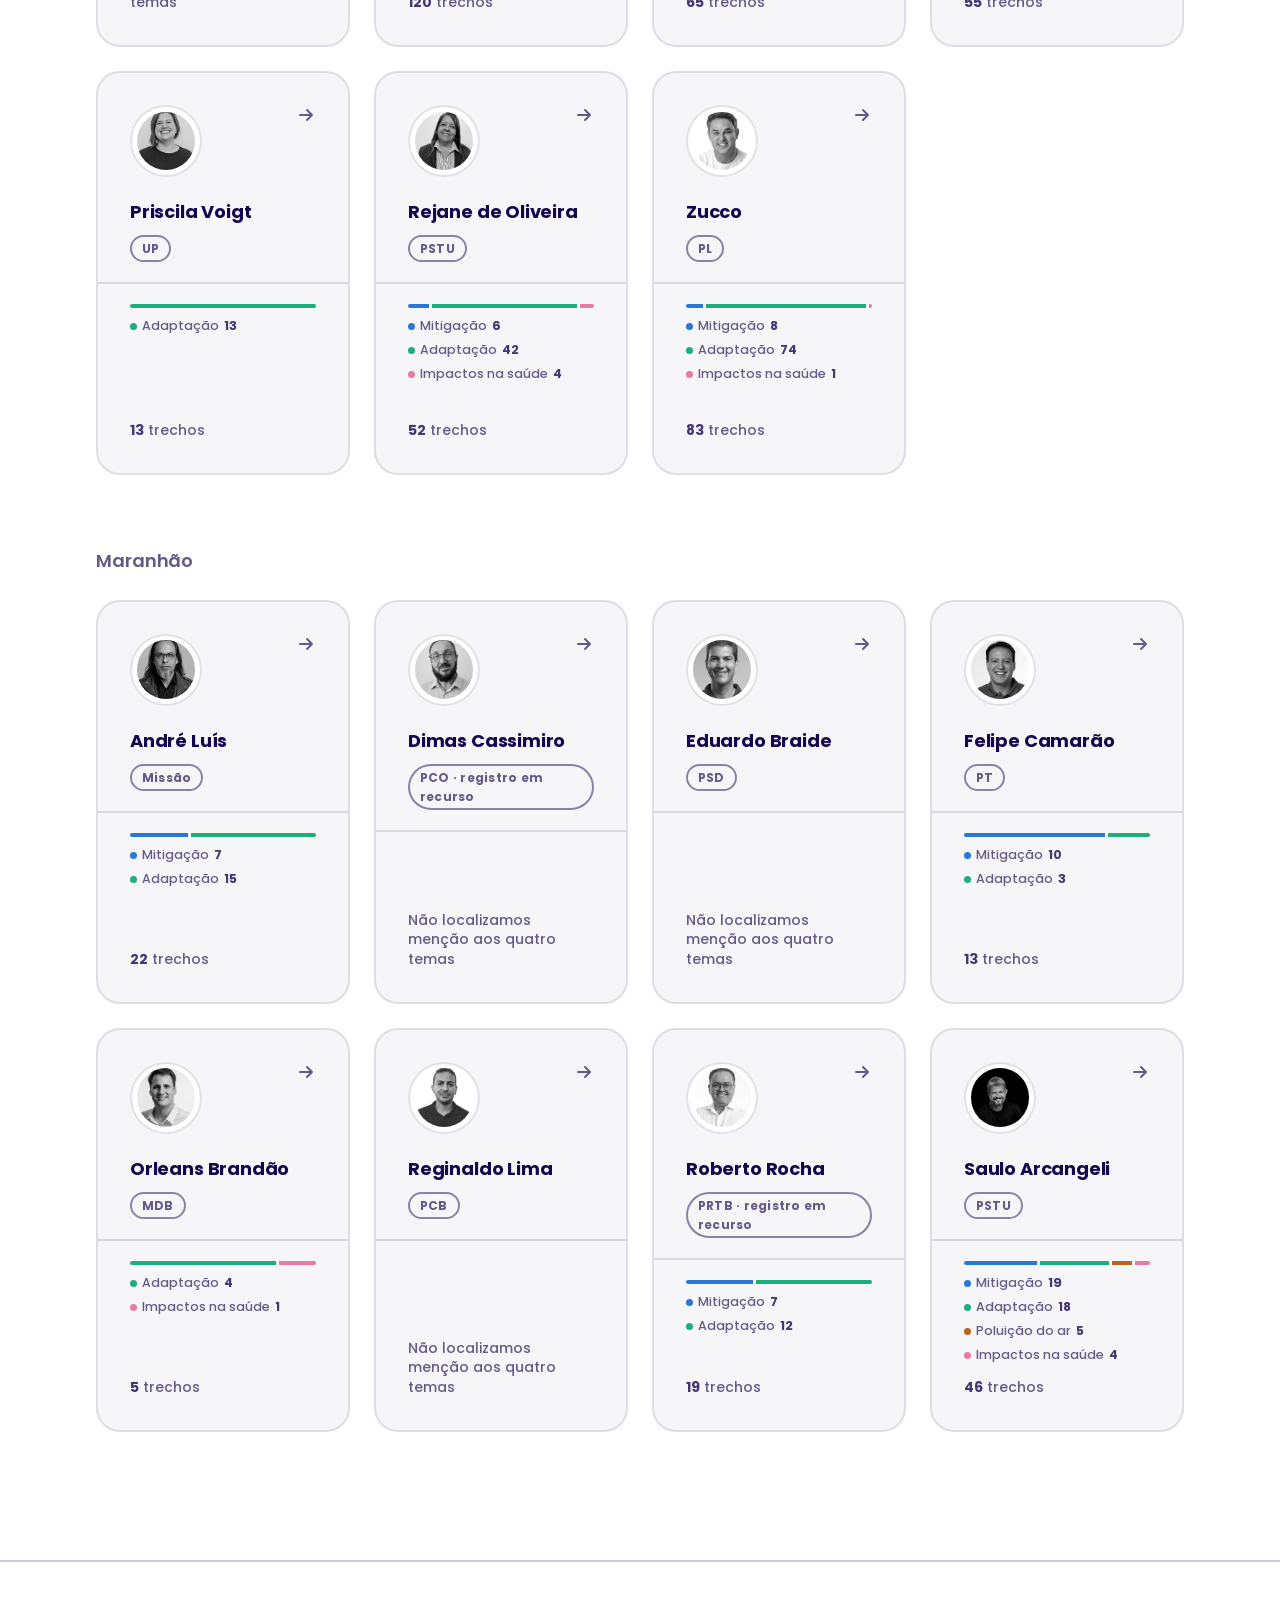
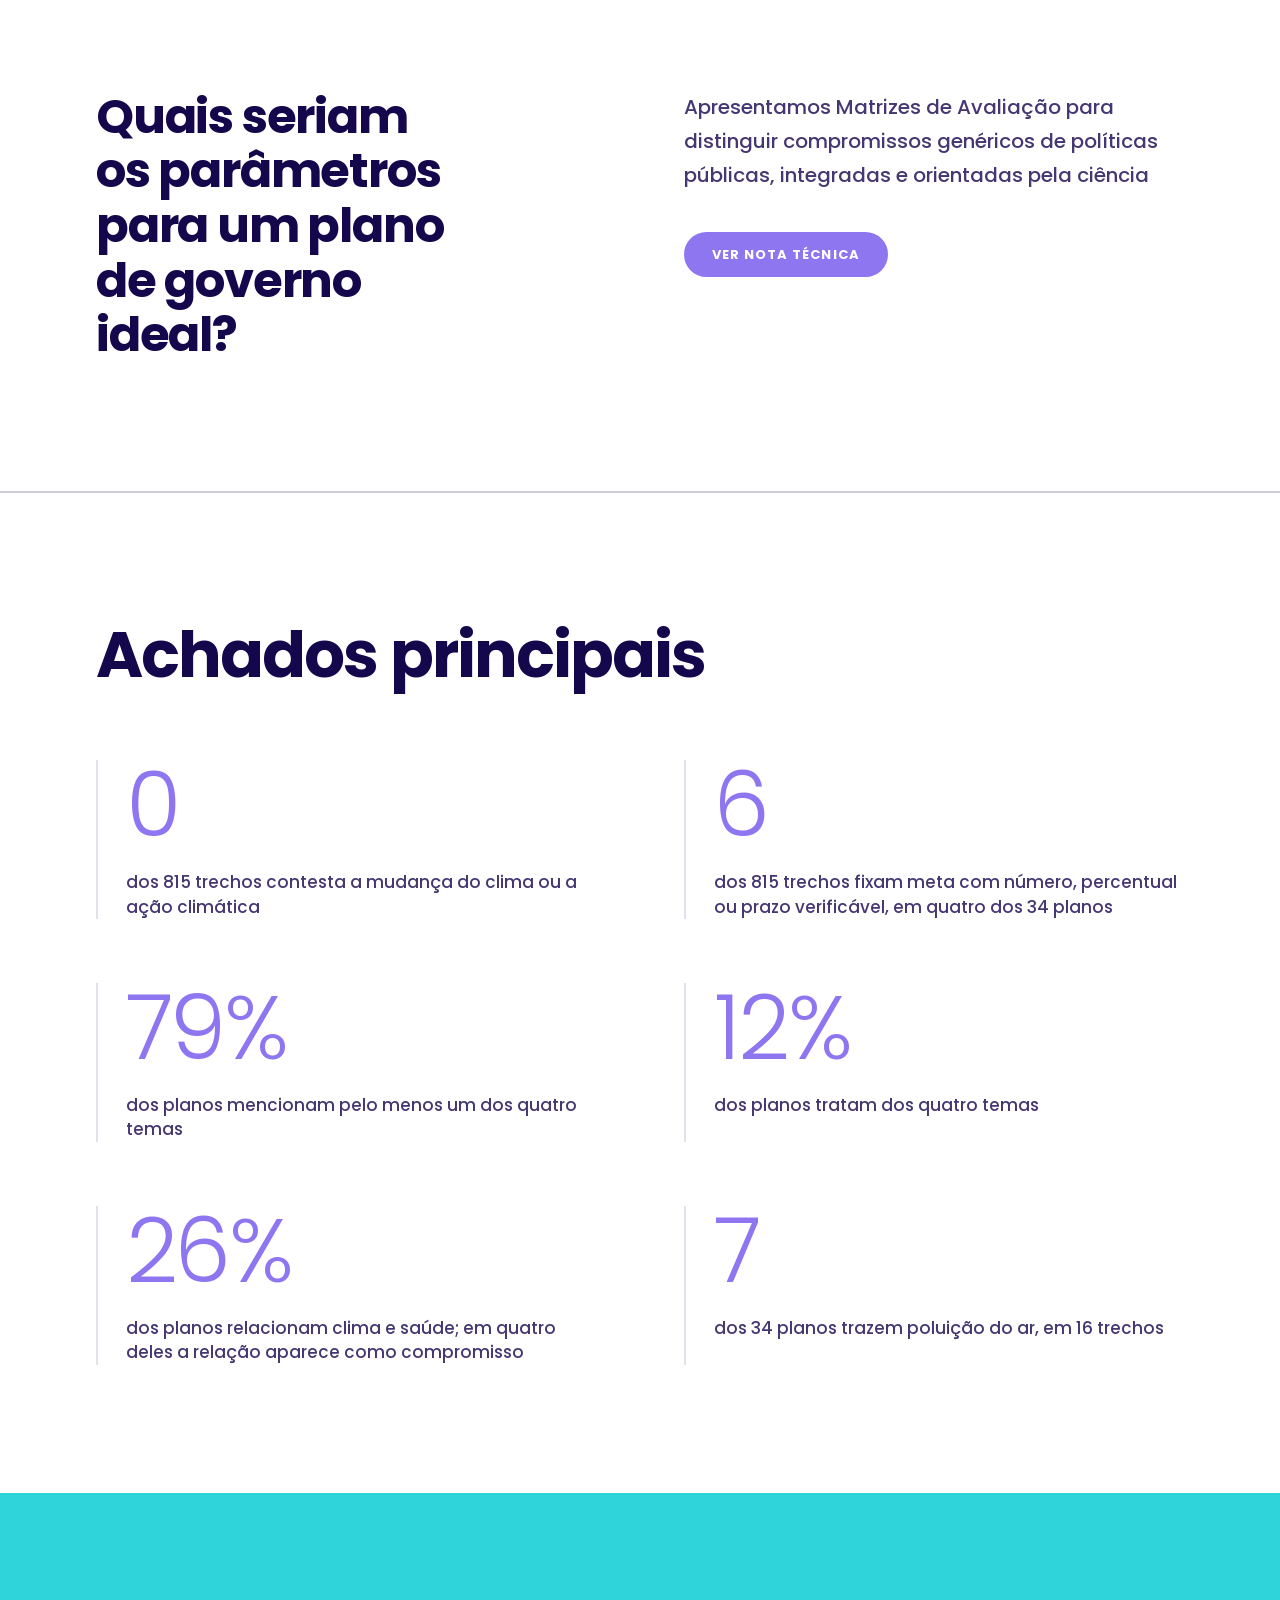
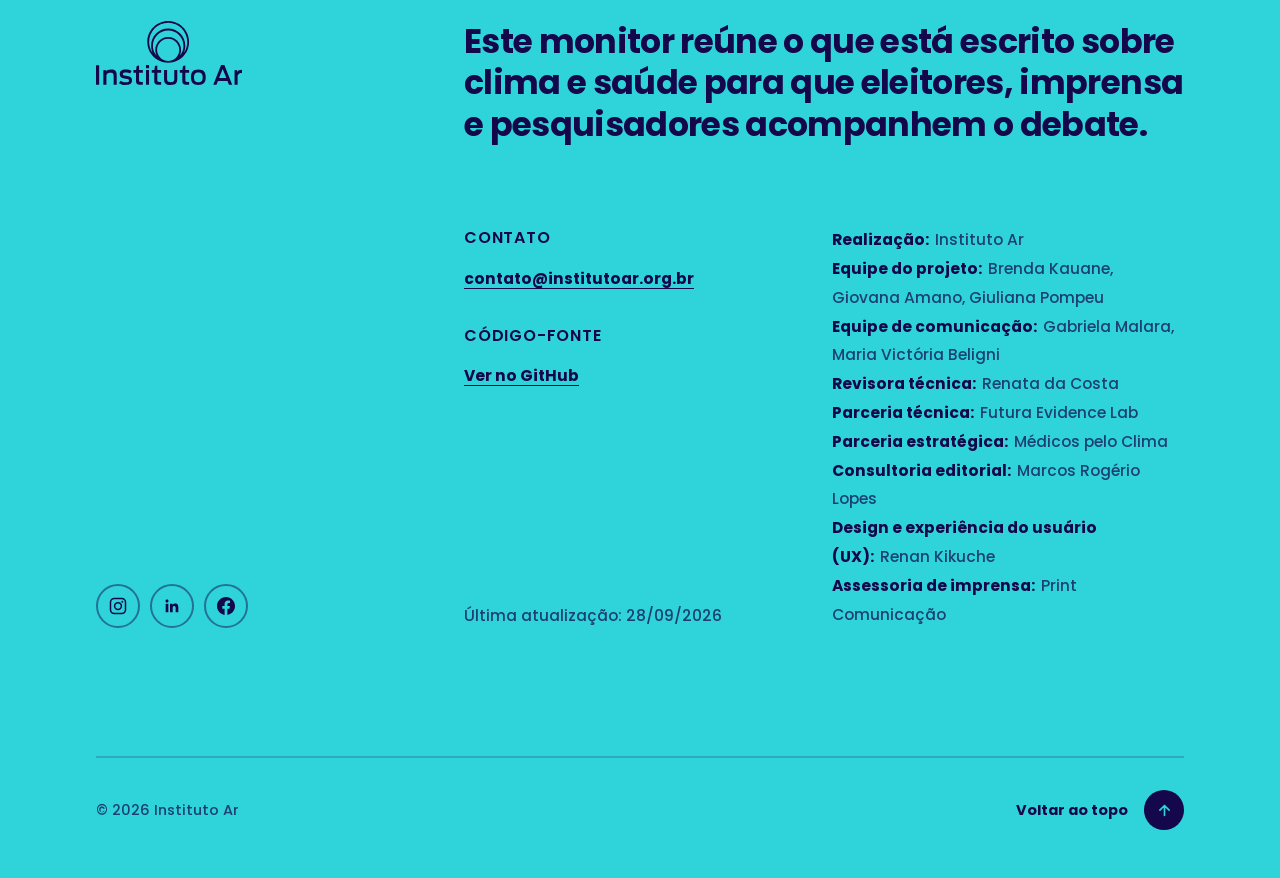
==== commit 1736be0a: "ajusta textos da home e da metodologia e padroniza a fonte dos accordions da intro" ====
--- a/site/index.html
+++ b/site/index.html
@@ -124,14 +124,14 @@
           <summary><span class="acc-t">Por que as mudanças climáticas afetam a saúde</span><span class="acc-i" aria-hidden="true"></span></summary>
           <div class="acc-body"><div class="acc-body-in">
             <p>As mudanças climáticas afetam a saúde porque alteram as condições em que vivemos. Ondas de calor, secas e enchentes causam mortes, traumas e sobrecarregam o SUS.</p>
-            <p>Temperaturas mais altas e chuvas irregulares ampliam o território de mosquitos como o Aedes aegypti, levando a dengue a novas regiões e a quase todo o ano.</p>
+            <p>Temperaturas mais altas e chuvas irregulares ampliam o território de mosquitos como o Aedes aegypti, levando a dengue a novas regiões e por quase todo o ano.</p>
             <p>As queimadas e a queima de combustíveis fósseis poluem o ar com material particulado fino agravando doenças respiratórias e cardiovasculares, sobretudo em crianças, idosos e populações de baixa renda.</p>
           </div></div>
         </details>
         <details class="acc-item">
           <summary><span class="acc-t">Quais candidatos foram avaliados</span><span class="acc-i" aria-hidden="true"></span></summary>
           <div class="acc-body"><div class="acc-body-in">
-            <p>Foram avaliadas as propostas registradas no Tribunal Superior Eleitoral até 22 de setembro, para a eleição presidencial e aos estados de SP, RS e MA.</p>
+            <p>Foram avaliadas as propostas registradas no Tribunal Superior Eleitoral até 22 de setembro, para a eleição presidencial e para as disputas aos governos de SP, RS e MA.</p>
             <p>Todas as candidaturas com planos disponíveis no TSE até a referida data foram consideradas, incluindo aquelas em análise pelo Tribunal e com recursos cabíveis. As candidaturas são apresentadas com os mesmos nomes que devem aparecer nas urnas.</p>
           </div></div>
         </details>
@@ -159,9 +159,9 @@
       <h2 class="t-big">Os quatro<br>temas analisados</h2>
       <p class="lead" style="margin-top:20px">A metodologia considera uma varredura de palavras relacionadas a quatro grandes temas:</p>
       <ul class="temas-grid">
-        <li class="tema" style="--c:var(--t-mit)"><h3>Mitigação climática</h3><div class="tema-copy"><p>O que reduz emissões de gases de efeito estufa, como transição energética, baixo carbono e descarbonização</p><div class="tema-exs"><p class="tema-exs-label">Exemplos de palavras</p><ul class="tema-exs-list"><li>descarbonização</li><li>transição energética</li><li>gases de efeito estufa</li><li>mercado de carbono</li></ul></div></div></li>
-        <li class="tema" style="--c:var(--t-ada)"><h3>Adaptação e eventos extremos</h3><div class="tema-copy"><p>O que lida com secas, enchentes, calor e desastres, e com a preparação para eles</p><div class="tema-exs"><p class="tema-exs-label">Exemplos de palavras</p><ul class="tema-exs-list"><li>enchentes</li><li>desastres</li><li>resiliência</li><li>Defesa Civil</li></ul></div></div></li>
-        <li class="tema" style="--c:var(--t-ar)"><h3>Poluição do ar</h3><div class="tema-copy"><p>O que trata da qualidade do ar e da emissão de poluentes</p><div class="tema-exs"><p class="tema-exs-label">Exemplos de palavras</p><ul class="tema-exs-list"><li>poluição do ar</li><li>poluentes</li><li>qualidade do ar</li><li>ar limpo</li></ul></div></div></li>
+        <li class="tema" style="--c:var(--t-mit)"><h3>Mitigação climática</h3><div class="tema-copy"><p>O que reduz emissões de gases de efeito estufa, como transição energética, baixo carbono e descarbonização</p><div class="tema-exs"><p class="tema-exs-label">Palavras e expressões</p><ul class="tema-exs-list"><li>descarbonização</li><li>transição energética</li><li>gases de efeito estufa</li><li>mercado de carbono</li></ul></div></div></li>
+        <li class="tema" style="--c:var(--t-ada)"><h3>Adaptação e eventos extremos</h3><div class="tema-copy"><p>O que lida com secas, enchentes, calor e desastres, e com a preparação para eles</p><div class="tema-exs"><p class="tema-exs-label">Palavras e expressões</p><ul class="tema-exs-list"><li>enchentes</li><li>desastres</li><li>resiliência</li><li>Defesa Civil</li></ul></div></div></li>
+        <li class="tema" style="--c:var(--t-ar)"><h3>Poluição do ar</h3><div class="tema-copy"><p>O que trata da qualidade do ar e da emissão de poluentes</p><div class="tema-exs"><p class="tema-exs-label">Palavras e expressões</p><ul class="tema-exs-list"><li>poluição do ar</li><li>poluentes</li><li>qualidade do ar</li><li>ar limpo</li></ul></div></div></li>
         <li class="tema" style="--c:var(--t-sau)"><h3>Impactos do clima na saúde</h3><div class="tema-copy"><p>Trechos que ligam clima, eventos extremos ou poluição do ar a um dano à saúde afirmado no próprio texto. Não há palavras exclusivas.</p><div class="tema-exs"><p class="tema-exs-label">Exemplos de ligação</p><ul class="tema-exs-list"><li>calor extremo → mortes</li><li>enchentes → doenças</li><li>fumaça → problemas respiratórios</li><li>poluição do ar → internações</li></ul></div></div></li>
       </ul>
     </div>
@@ -171,7 +171,7 @@
   <section class="sec tool" id="candidaturas" data-nav="candidaturas">
     <div class="container grid">
       <h2 class="t-big">Explore as propostas por candidatura</h2>
-      <div class="tool-lead"><p class="lead">Clique nos nomes dos candidatos e confira os trechos classificados pela pesquisa.</p></div>
+      <div class="tool-lead"><p class="lead">Clique nos nomes dos candidatos e confira os trechos classificados pela pesquisa</p></div>
       <div class="tlegend" id="tlegend"></div>
       <div class="wide filters" id="filters"></div>
       <div class="wide groups" id="cards"></div>
@@ -183,7 +183,7 @@
     <div class="container grid">
       <h2 class="t">Quais seriam <br class="t-br">os parâmetros <br class="t-br">para um plano <br class="t-br">de governo ideal?</h2>
       <div class="c">
-        <p class="lead">Apresentamos Matrizes de Avaliação para distinguir compromissos genéricos de políticas públicas, integradas e orientadas pela ciência.</p>
+        <p class="lead">Apresentamos Matrizes de Avaliação para distinguir compromissos genéricos de políticas públicas, integradas e orientadas pela ciência</p>
         <div class="btns">
           <a class="btn violet" href="nota-tecnica/" data-doc="nota-tecnica" title="Nota técnica">Ver nota técnica</a>
         </div>
--- a/site/styles.css
+++ b/site/styles.css
@@ -210,7 +210,7 @@
 .acc-selos{margin:0;display:grid;gap:20px}
 .acc-selo{display:grid;grid-template-columns:150px minmax(0,1fr);gap:16px;align-items:baseline}
 .acc-selo dt{margin:0}
-.acc-selo dd{margin:0;font-size:15px;line-height:1.5}
+.acc-selo dd{margin:0}
 .selo-tag{display:inline-block;padding:3px 11px;border:var(--stroke) solid var(--line-control);border-radius:999px;font-size:13px;font-weight:700;color:var(--mute)}
 .selo-tag.attr{background:rgba(21,7,76,.12)}
 
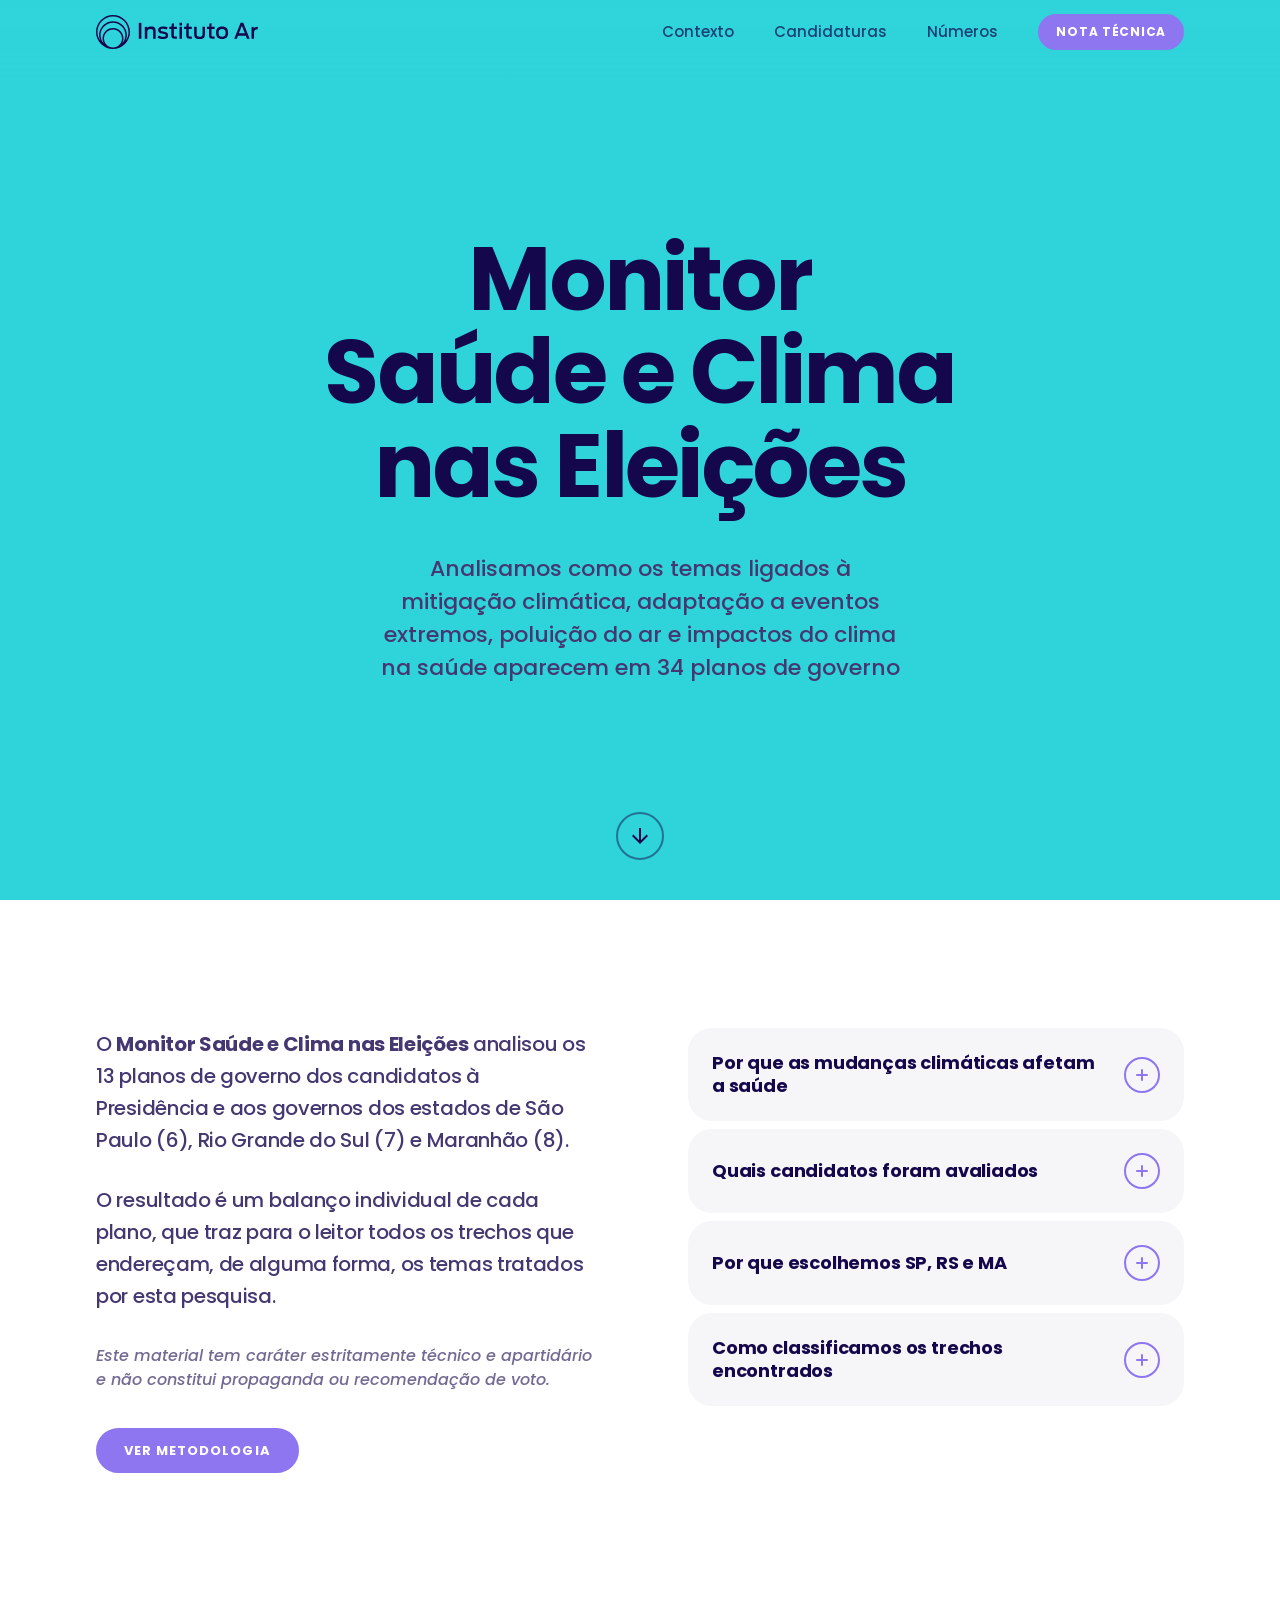
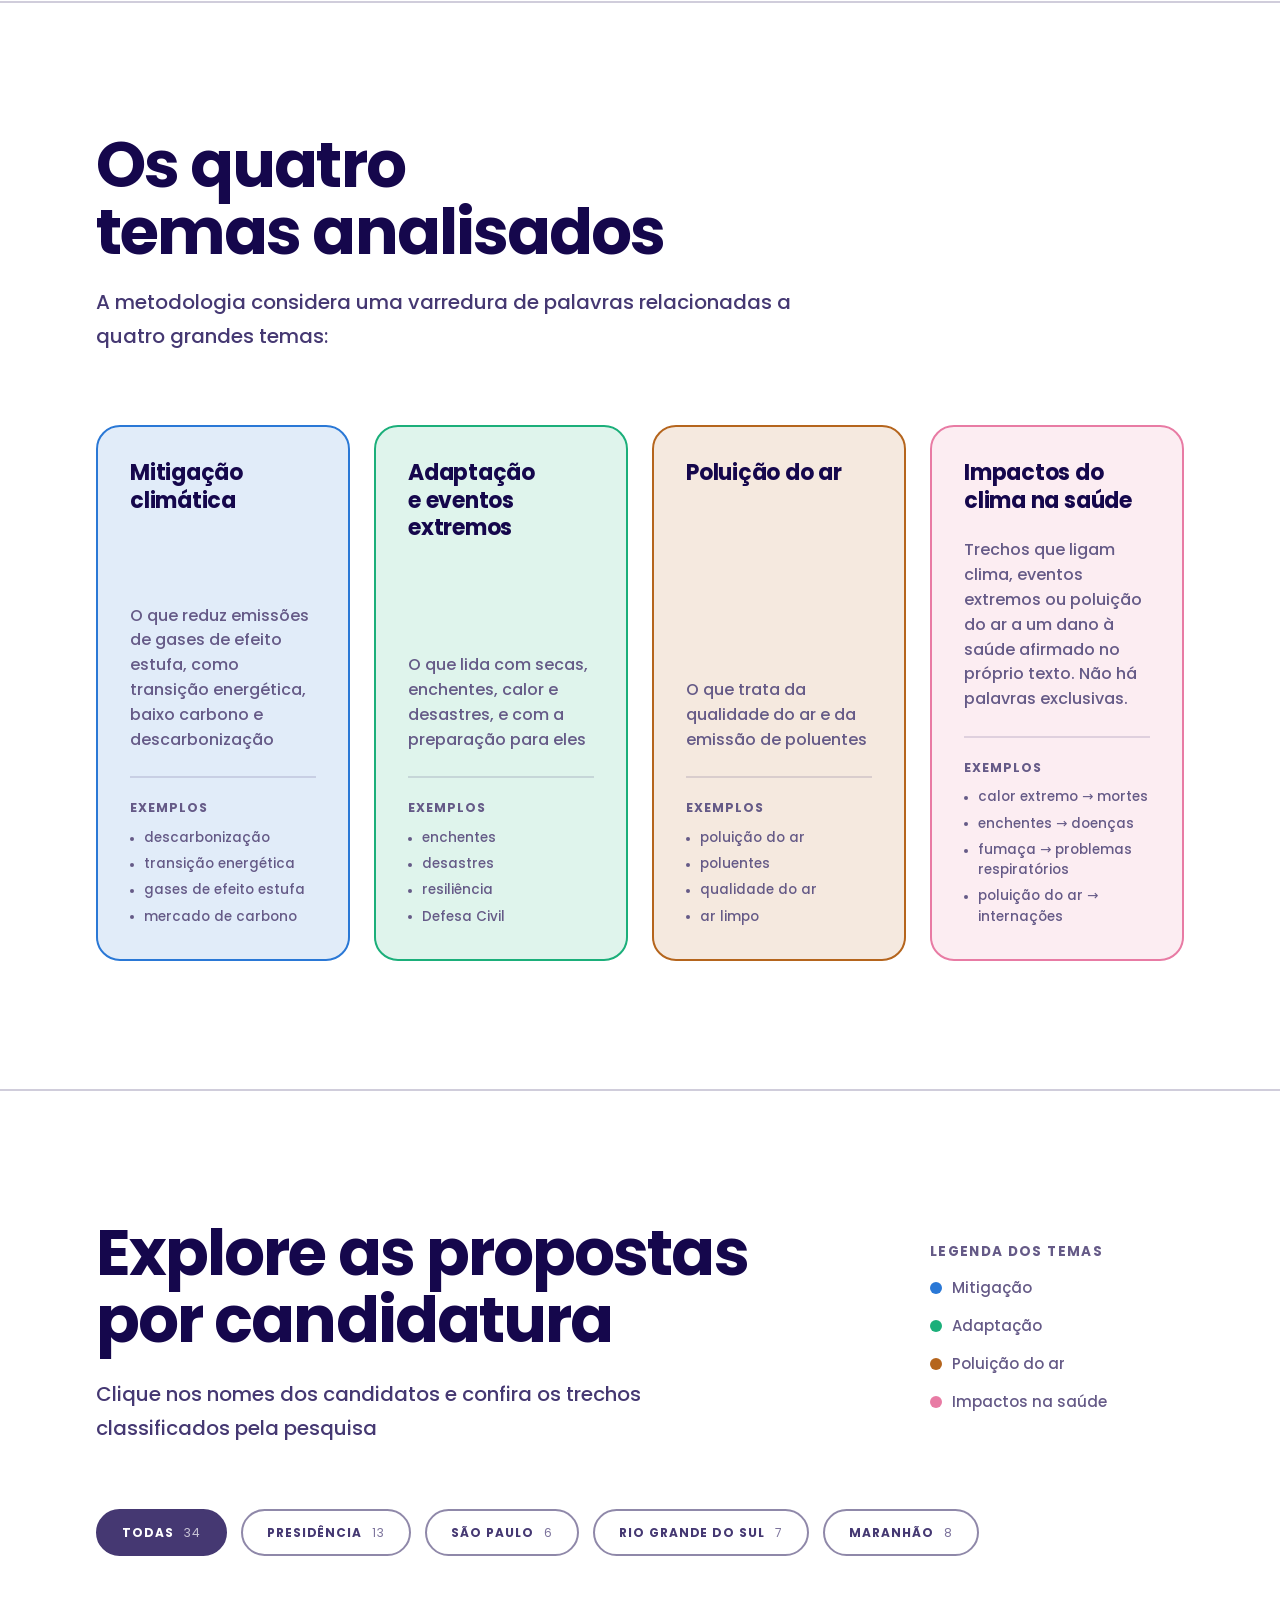
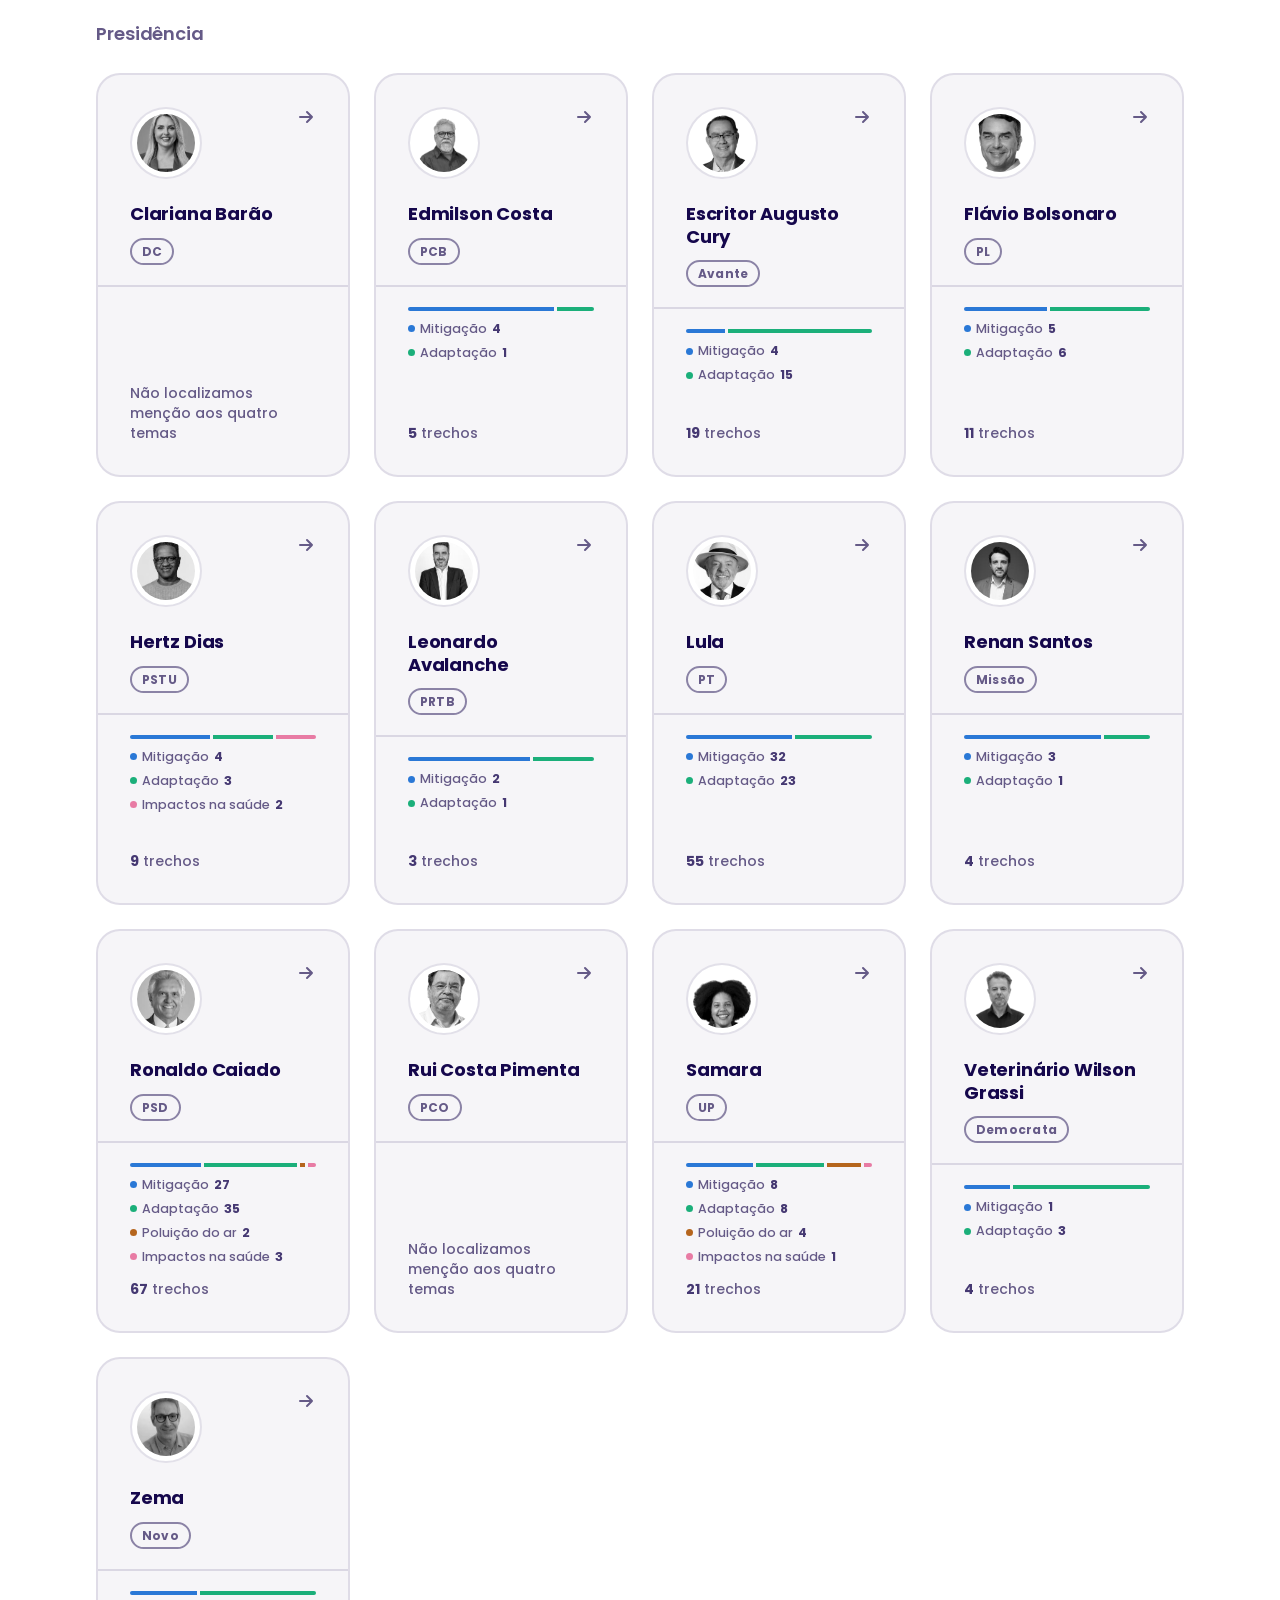
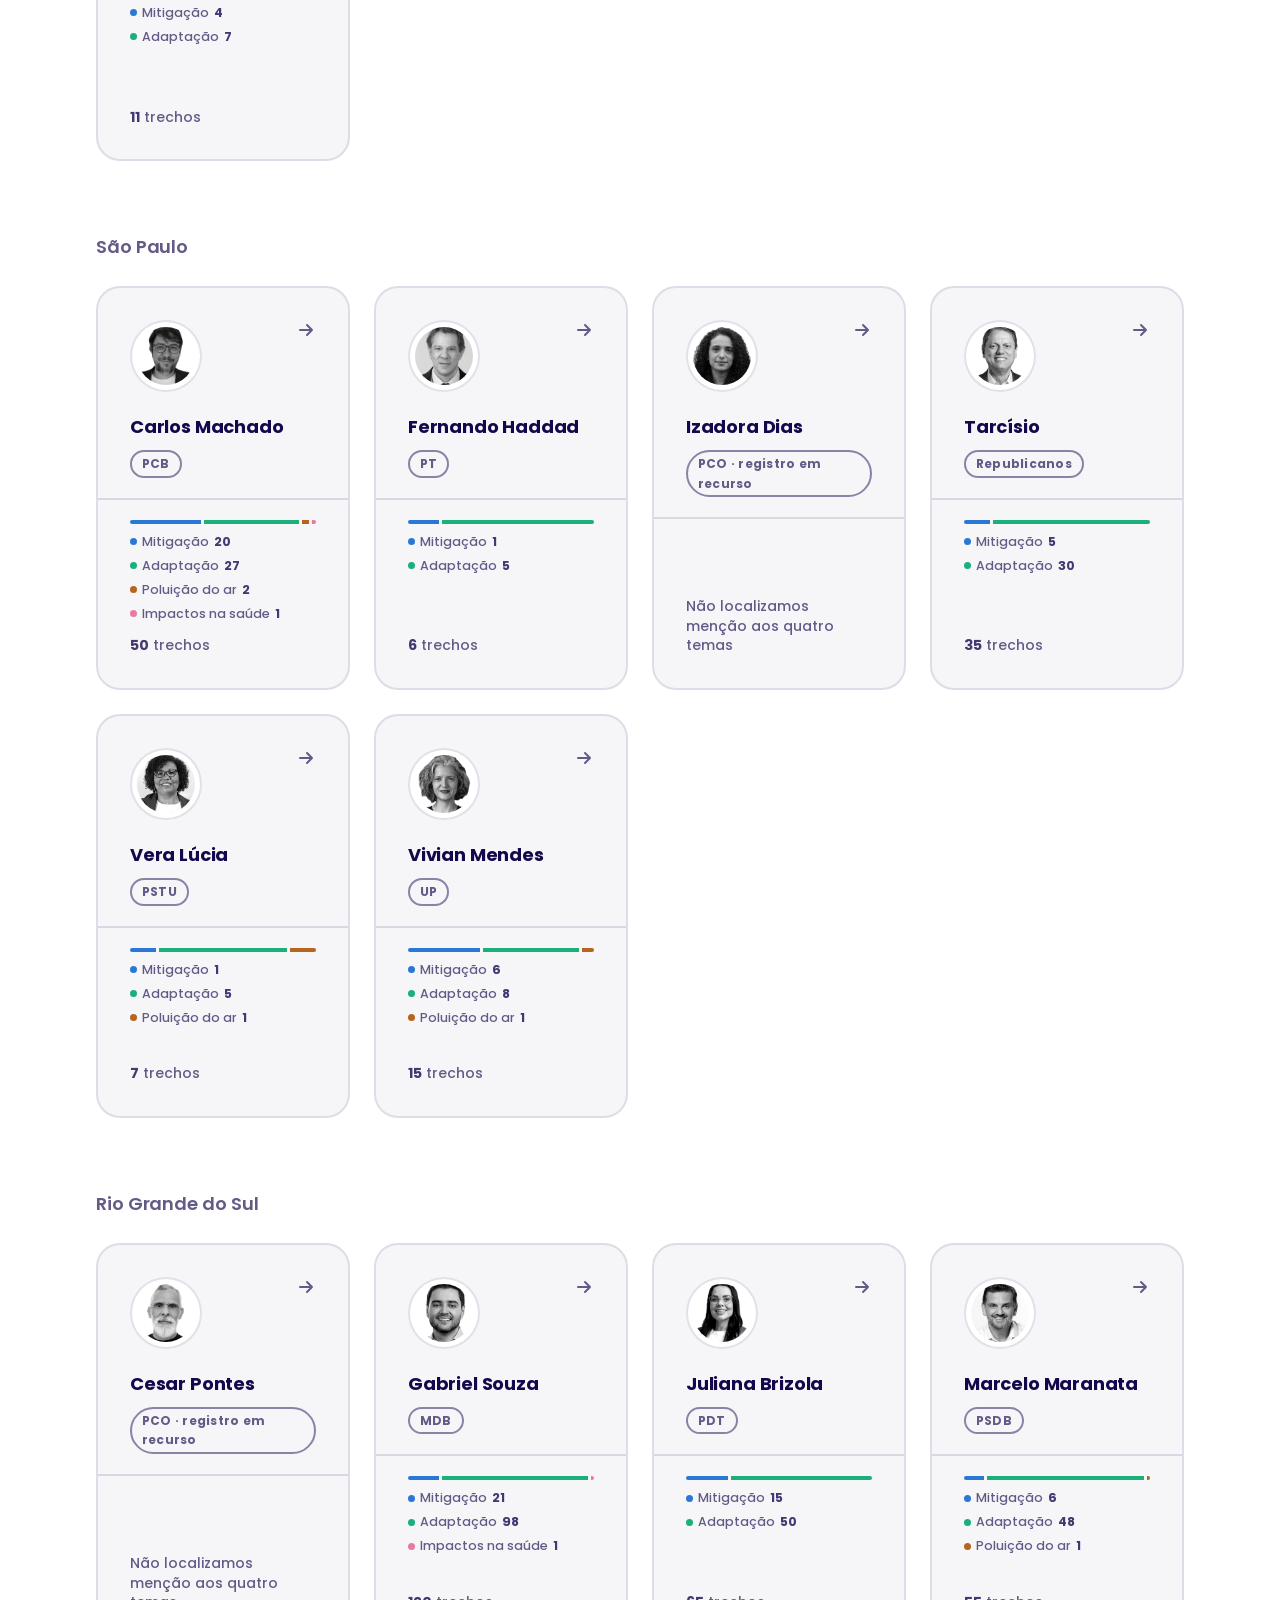
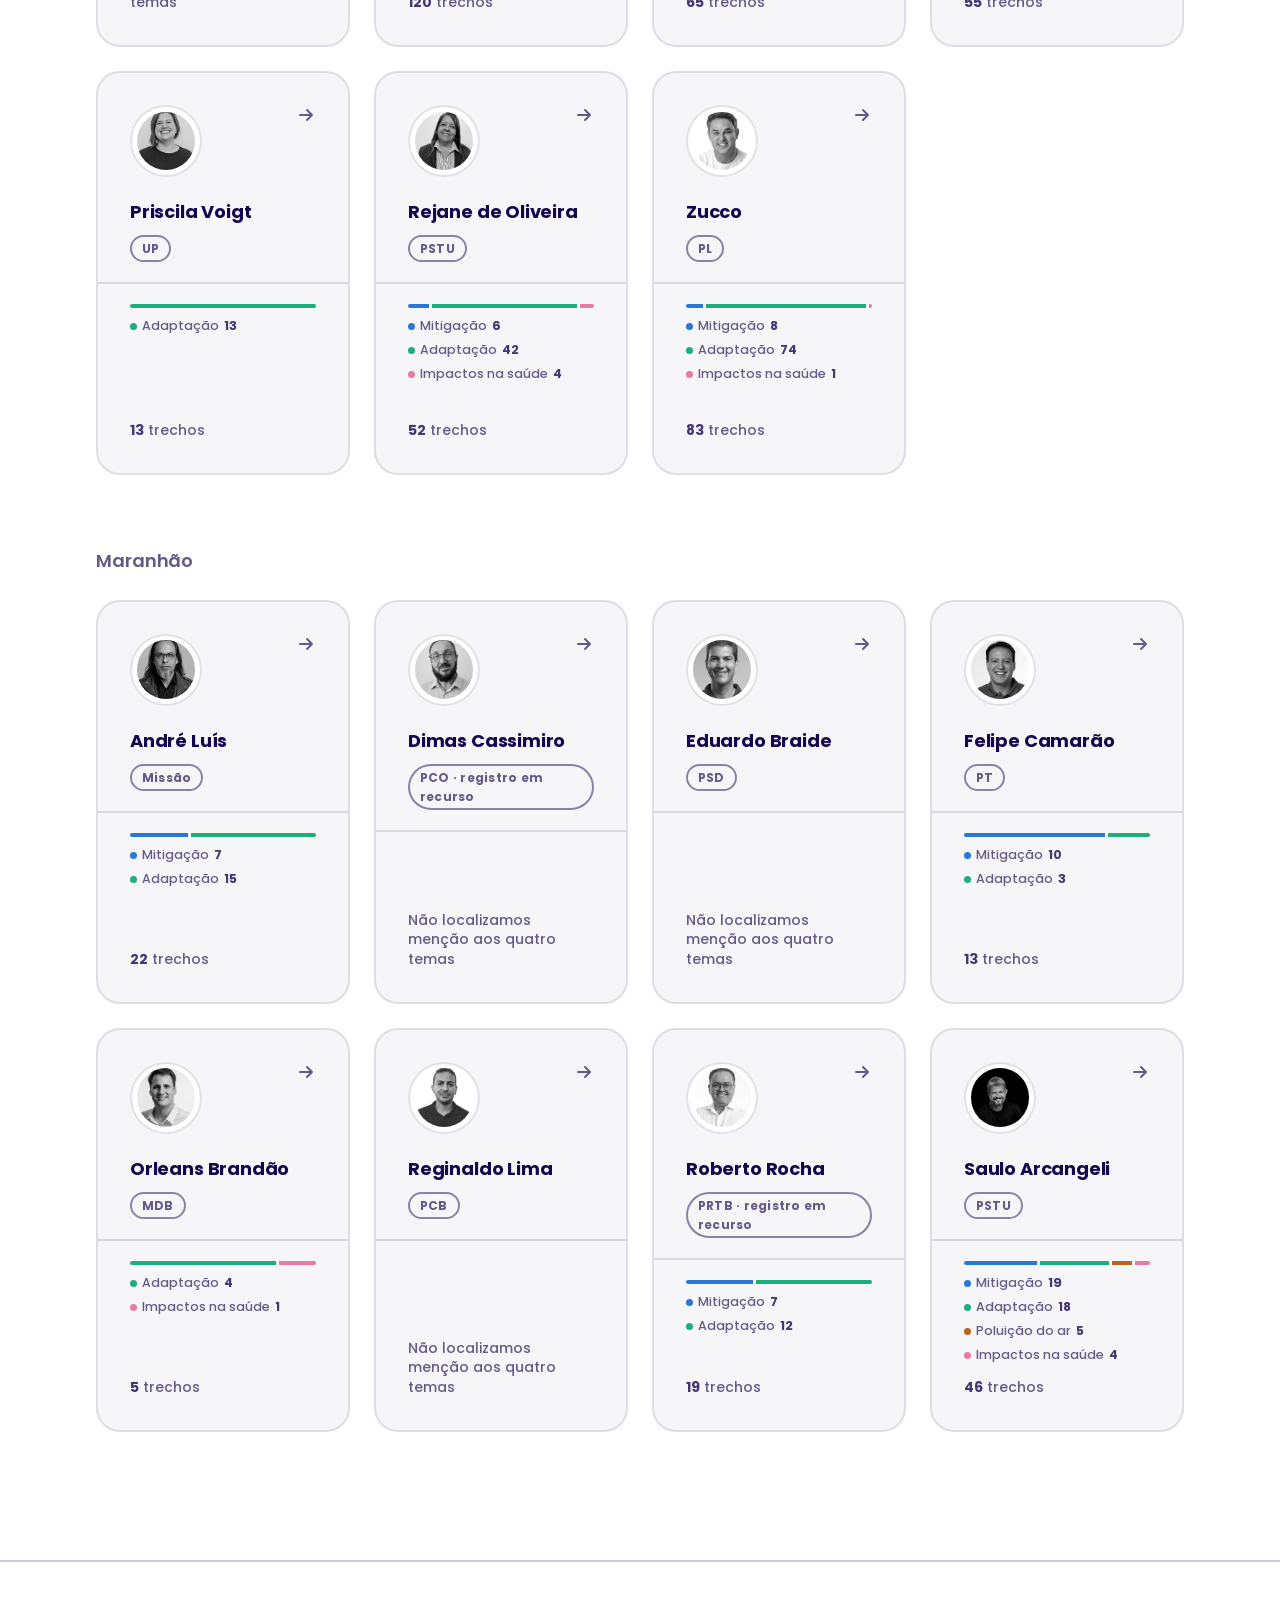
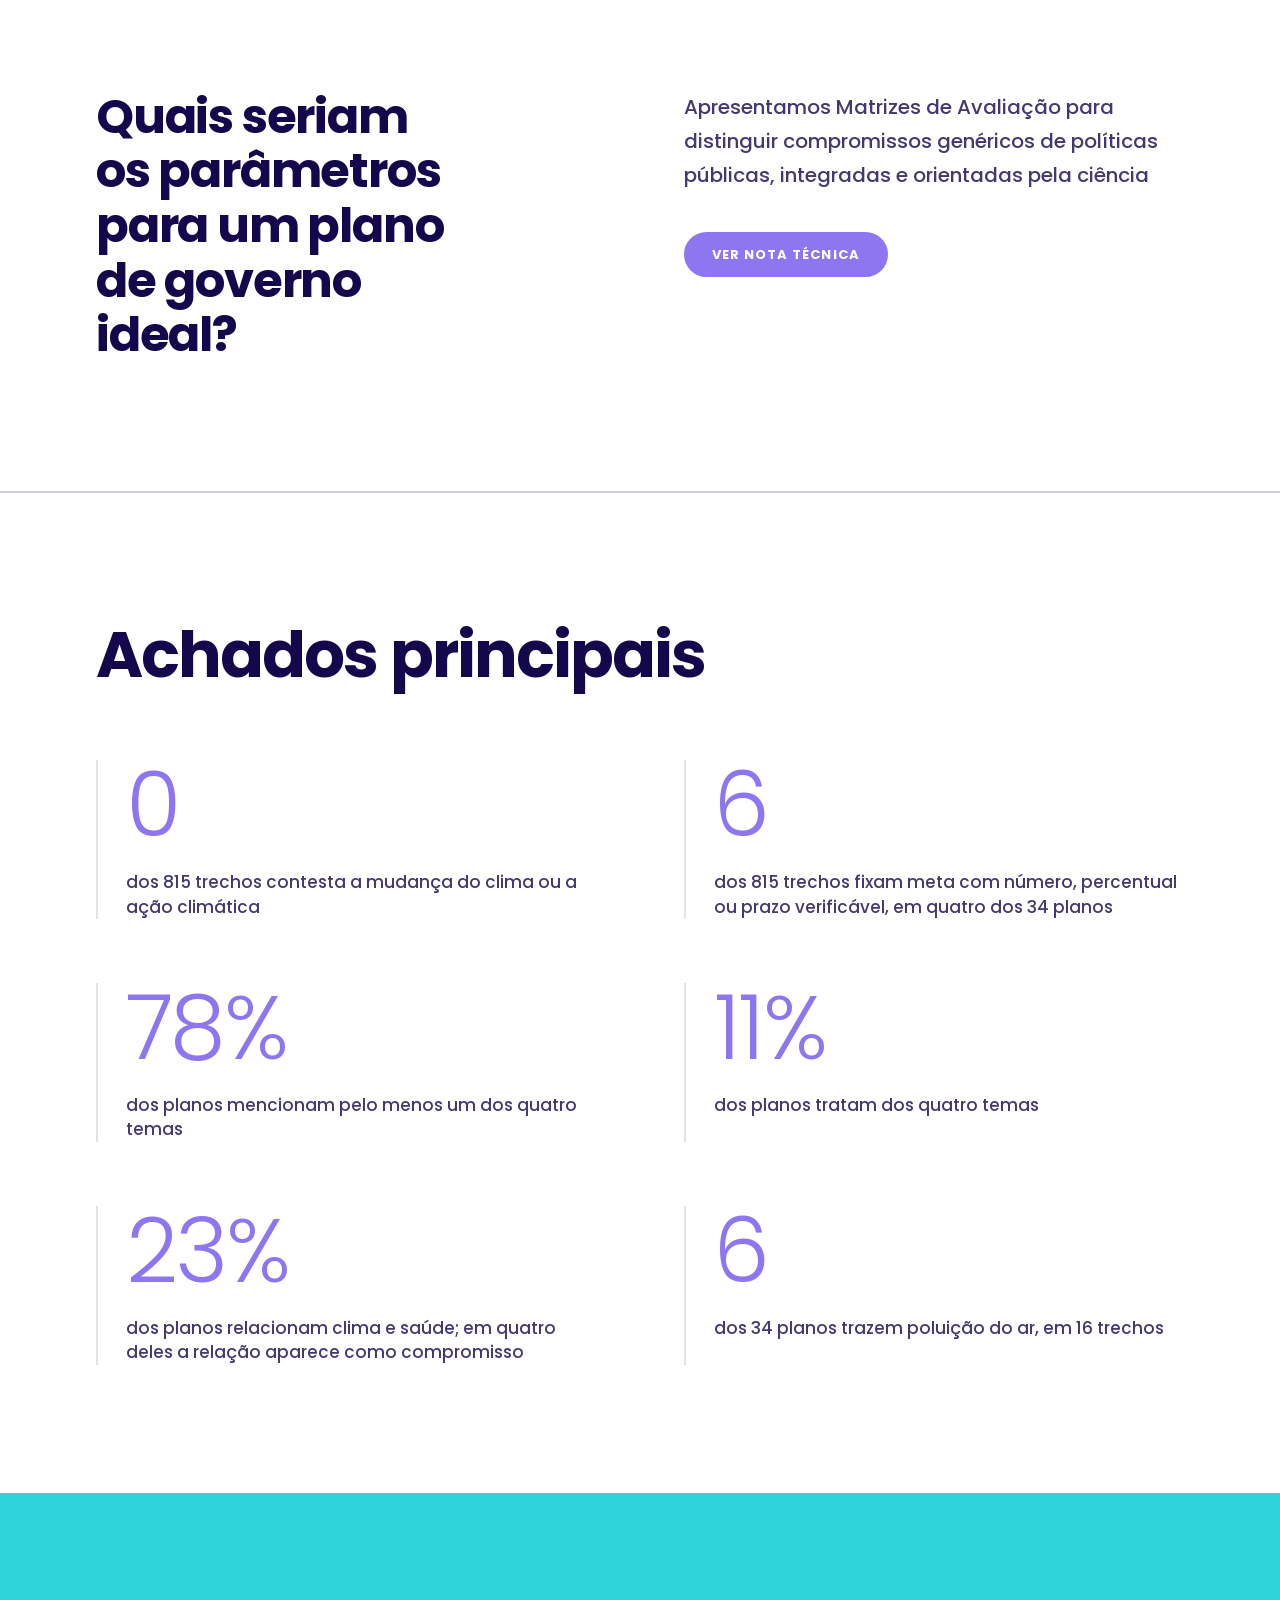
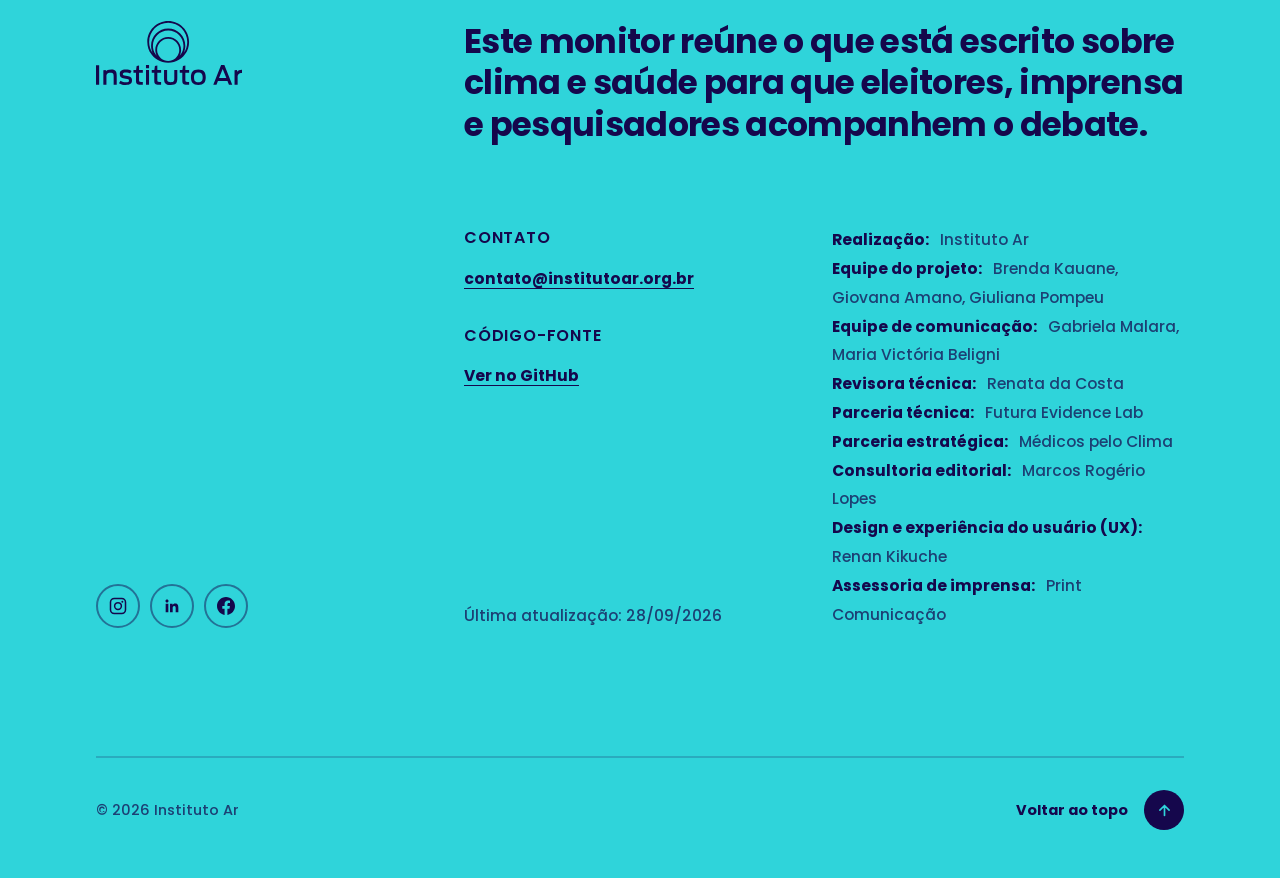
==== commit 3b66d452: "ajusta o rótulo dos cards de tema Co-Authored-By: Claude Sonnet 5 <noreply@anthropic.com>" ====
--- a/site/index.html
+++ b/site/index.html
@@ -1,307 +1,837 @@
-<!DOCTYPE html>
+<!doctype html>
 <html lang="pt-BR">
-<head>
-<!-- Google tag (gtag.js) -->
-<script async src="https://www.googletagmanager.com/gtag/js?id=G-20EYR1G4XJ"></script>
-<script>
-  window.dataLayer = window.dataLayer || [];
-  function gtag(){dataLayer.push(arguments);}
-  gtag('js', new Date());
-  gtag('config', 'G-20EYR1G4XJ');
-</script>
-<meta charset="utf-8">
-<meta name="viewport" content="width=device-width, initial-scale=1, viewport-fit=cover">
-<title>Monitor Saúde e Clima nas Eleições — Instituto Ar</title>
-<meta name="description" content="Analisamos como os temas ligados à mitigação climática, adaptação a eventos extremos, poluição do ar e impactos do clima na saúde aparecem em 34 planos de governo.">
-<meta property="og:type" content="website">
-<meta property="og:locale" content="pt_BR">
-<meta property="og:site_name" content="Monitor Saúde e Clima nas Eleições — Instituto Ar">
-<meta property="og:title" content="Monitor Saúde e Clima nas Eleições — Instituto Ar">
-<meta property="og:description" content="Analisamos como os temas ligados à mitigação climática, adaptação a eventos extremos, poluição do ar e impactos do clima na saúde aparecem em 34 planos de governo.">
-<meta property="og:url" content="https://saudeeclimanaseleicoes.institutoar.org.br/">
-<meta property="og:image" content="https://saudeeclimanaseleicoes.institutoar.org.br/og-image.jpg">
-<meta property="og:image:width" content="1200">
-<meta property="og:image:height" content="630">
-<link rel="icon" type="image/png" sizes="32x32" href="icons/favicon-32.png">
-<link rel="icon" type="image/png" sizes="16x16" href="icons/favicon-16.png">
-<link rel="apple-touch-icon" sizes="180x180" href="icons/apple-touch-icon.png">
-<link rel="preconnect" href="https://fonts.googleapis.com">
-<link rel="preconnect" href="https://fonts.gstatic.com" crossorigin>
-<link href="https://fonts.googleapis.com/css2?family=Poppins:wght@300;400;500;600;700&display=swap" rel="stylesheet">
-<link rel="stylesheet" href="styles.css">
-
-</head>
-<body>
-
-<header class="hdr on-acc" id="hdr">
-  <div class="container">
-    <nav class="nav" aria-label="Principal">
-      <span class="brand-mark"><svg xmlns="http://www.w3.org/2000/svg" viewBox="0 0 1516.01 318.68" role="img" aria-label="Instituto Ar">
-  <g>
-    <path class="ia-logo-fill" d="M401.31,73.79h24.11v148.89h-24.11V73.79Z"/>
-    <path class="ia-logo-fill" d="M457.37,111.57l18.28-1.41,2.01,9.85c5.43-6.63,16.27-12.46,41.19-12.46,34.96,0,40.39,18.89,40.39,46.82v68.32h-23.31v-63.69c0-16.48-1.61-28.13-24.92-28.13-25.72,0-30.14,12.46-30.14,30.14v61.68h-23.51v-111.11Z"/>
-    <path class="ia-logo-fill" d="M576.51,211.03l12.06-18.08c12.46,8.04,27.33,11.45,39.58,11.45,18.08,0,24.92-2.61,24.92-13.86,0-9.24-6.23-11.05-24.71-14.06-26.92-4.22-45.61-8.44-45.61-35.56,0-21.3,12.26-33.35,45.61-33.35,17.48,0,33.15,3.62,44.2,10.05l-11.05,19.29c-8.24-4.42-20.09-7.64-32.55-7.64-18.49,0-23.11,4.22-23.11,11.65,0,9.04,6.03,11.25,23.11,14.06,27.93,4.62,46.82,8.04,46.82,34.36s-14.06,35.36-49.03,35.36c-17.08,0-34.96-3.42-50.23-13.66Z"/>
-    <path class="ia-logo-fill" d="M687.02,110.16h20.09l4.22-30.14,18.28-3.82v33.96h28.73v21.3h-28.73v55.46c0,9.44,1.21,15.07,15.67,15.07h13.06v20.7c-3.21.2-13.66.2-17.48.2-27.93,0-34.56-10.05-34.56-32.55v-58.87h-19.29v-21.3Z"/>
-    <path class="ia-logo-fill" d="M782.45,72.18h23.51v25.72h-23.51v-25.72ZM782.66,110.16h23.11v112.52h-23.11v-112.52Z"/>
-    <path class="ia-logo-fill" d="M826.46,110.16h20.09l4.22-30.14,18.28-3.82v33.96h28.73v21.3h-28.73v55.46c0,9.44,1.21,15.07,15.67,15.07h13.06v20.7c-3.21.2-13.66.2-17.48.2-27.93,0-34.56-10.05-34.56-32.55v-58.87h-19.29v-21.3Z"/>
-    <path class="ia-logo-fill" d="M920.28,172.85v-62.69h23.31v63.29c0,16.88.2,29.74,27.53,29.74s27.33-12.86,27.33-30.14v-62.89h22.91v62.29c0,35.16-7.03,52.24-50.23,52.24s-50.83-16.88-50.83-51.84Z"/>
-    <path class="ia-logo-fill" d="M1040.23,110.16h20.09l4.22-30.14,18.28-3.82v33.96h28.73v21.3h-28.73v55.46c0,9.44,1.21,15.07,15.67,15.07h13.06v20.7c-3.21.2-13.66.2-17.48.2-27.93,0-34.56-10.05-34.56-32.55v-58.87h-19.29v-21.3Z"/>
-    <path class="ia-logo-fill" d="M1125.42,166.22c0-38.18,15.87-58.67,56.46-58.67s56.46,20.5,56.46,58.67-15.87,58.67-56.46,58.67-56.46-20.49-56.46-58.67ZM1214.83,166.82c0-23.31-8.24-36.77-32.95-36.77s-32.95,13.46-32.95,36.77,8.04,36.97,32.95,36.97,32.95-13.66,32.95-36.97Z"/>
-    <path class="ia-logo-fill" d="M1355.48,72.79h24.92l59.88,149.89h-25.12l-11.05-28.53h-72.94l-11.05,28.53h-24.31l59.68-149.89ZM1395.46,171.64l-27.93-69.72-27.93,69.72h55.86Z"/>
-    <path class="ia-logo-fill" d="M1457.94,111.57l18.28-1.41,2.41,12.86c4.62-7.64,18.28-13.66,37.37-14.06v23.51c-26.92.2-34.56,12.86-34.56,32.35v57.87h-23.51v-111.11Z"/>
-  </g>
-  <path class="ia-logo-symbol" d="M159.34,0C71.48,0,0,71.48,0,159.34s71.48,159.34,159.34,159.34,159.34-71.48,159.34-159.34S247.2,0,159.34,0ZM159.34,14c80.14,0,145.34,65.2,145.34,145.34,0,31.7-10.21,61.06-27.5,84.98,8.16-17.03,12.73-36.09,12.73-56.2,0-71.99-58.57-130.56-130.56-130.56S28.78,116.12,28.78,188.12c0,20.11,4.57,39.17,12.73,56.2-17.29-23.91-27.5-53.27-27.5-84.98C14,79.2,79.2,14,159.34,14ZM42.78,188.12c0-64.27,52.29-116.56,116.56-116.56s116.56,52.29,116.56,116.56c0,29.3-10.87,56.11-28.79,76.61,6.79-13.36,10.63-28.47,10.63-44.45,0-54.26-44.14-98.4-98.4-98.4s-98.4,44.14-98.4,98.4c0,15.99,3.83,31.09,10.63,44.45-17.92-20.5-28.79-47.31-28.79-76.61ZM74.94,220.28c0-46.54,37.86-84.4,84.4-84.4s84.4,37.86,84.4,84.4-37.86,84.4-84.4,84.4-84.4-37.86-84.4-84.4Z"/>
-</svg></span>
-      <div><a href="#contexto">Contexto</a><a href="#candidaturas">Candidaturas</a><a href="#numeros">Números</a><a class="nav-cta" href="nota-tecnica/" data-doc="nota-tecnica">Nota técnica</a></div>
-      <button type="button" class="nav-burger" id="nav-burger" aria-label="Abrir menu" aria-expanded="false" aria-controls="drawer">
-        <svg viewBox="0 0 20 20" fill="none" stroke="currentColor" stroke-width="2" stroke-linecap="round" aria-hidden="true"><path d="M3 6h14M3 10h14M3 14h14"/></svg>
-      </button>
-    </nav>
-  </div>
-</header>
-
-<div class="drawer-backdrop" id="drawer-backdrop" hidden></div>
-<nav class="drawer" id="drawer" aria-label="Menu" hidden>
-  <div class="drawer-top">
-    <span class="brand-mark drawer-brand"><svg xmlns="http://www.w3.org/2000/svg" viewBox="0 0 1516.01 318.68" role="img" aria-label="Instituto Ar">
-  <g>
-    <path class="ia-logo-fill" d="M401.31,73.79h24.11v148.89h-24.11V73.79Z"/>
-    <path class="ia-logo-fill" d="M457.37,111.57l18.28-1.41,2.01,9.85c5.43-6.63,16.27-12.46,41.19-12.46,34.96,0,40.39,18.89,40.39,46.82v68.32h-23.31v-63.69c0-16.48-1.61-28.13-24.92-28.13-25.72,0-30.14,12.46-30.14,30.14v61.68h-23.51v-111.11Z"/>
-    <path class="ia-logo-fill" d="M576.51,211.03l12.06-18.08c12.46,8.04,27.33,11.45,39.58,11.45,18.08,0,24.92-2.61,24.92-13.86,0-9.24-6.23-11.05-24.71-14.06-26.92-4.22-45.61-8.44-45.61-35.56,0-21.3,12.26-33.35,45.61-33.35,17.48,0,33.15,3.62,44.2,10.05l-11.05,19.29c-8.24-4.42-20.09-7.64-32.55-7.64-18.49,0-23.11,4.22-23.11,11.65,0,9.04,6.03,11.25,23.11,14.06,27.93,4.62,46.82,8.04,46.82,34.36s-14.06,35.36-49.03,35.36c-17.08,0-34.96-3.42-50.23-13.66Z"/>
-    <path class="ia-logo-fill" d="M687.02,110.16h20.09l4.22-30.14,18.28-3.82v33.96h28.73v21.3h-28.73v55.46c0,9.44,1.21,15.07,15.67,15.07h13.06v20.7c-3.21.2-13.66.2-17.48.2-27.93,0-34.56-10.05-34.56-32.55v-58.87h-19.29v-21.3Z"/>
-    <path class="ia-logo-fill" d="M782.45,72.18h23.51v25.72h-23.51v-25.72ZM782.66,110.16h23.11v112.52h-23.11v-112.52Z"/>
-    <path class="ia-logo-fill" d="M826.46,110.16h20.09l4.22-30.14,18.28-3.82v33.96h28.73v21.3h-28.73v55.46c0,9.44,1.21,15.07,15.67,15.07h13.06v20.7c-3.21.2-13.66.2-17.48.2-27.93,0-34.56-10.05-34.56-32.55v-58.87h-19.29v-21.3Z"/>
-    <path class="ia-logo-fill" d="M920.28,172.85v-62.69h23.31v63.29c0,16.88.2,29.74,27.53,29.74s27.33-12.86,27.33-30.14v-62.89h22.91v62.29c0,35.16-7.03,52.24-50.23,52.24s-50.83-16.88-50.83-51.84Z"/>
-    <path class="ia-logo-fill" d="M1040.23,110.16h20.09l4.22-30.14,18.28-3.82v33.96h28.73v21.3h-28.73v55.46c0,9.44,1.21,15.07,15.67,15.07h13.06v20.7c-3.21.2-13.66.2-17.48.2-27.93,0-34.56-10.05-34.56-32.55v-58.87h-19.29v-21.3Z"/>
-    <path class="ia-logo-fill" d="M1125.42,166.22c0-38.18,15.87-58.67,56.46-58.67s56.46,20.5,56.46,58.67-15.87,58.67-56.46,58.67-56.46-20.49-56.46-58.67ZM1214.83,166.82c0-23.31-8.24-36.77-32.95-36.77s-32.95,13.46-32.95,36.77,8.04,36.97,32.95,36.97,32.95-13.66,32.95-36.97Z"/>
-    <path class="ia-logo-fill" d="M1355.48,72.79h24.92l59.88,149.89h-25.12l-11.05-28.53h-72.94l-11.05,28.53h-24.31l59.68-149.89ZM1395.46,171.64l-27.93-69.72-27.93,69.72h55.86Z"/>
-    <path class="ia-logo-fill" d="M1457.94,111.57l18.28-1.41,2.41,12.86c4.62-7.64,18.28-13.66,37.37-14.06v23.51c-26.92.2-34.56,12.86-34.56,32.35v57.87h-23.51v-111.11Z"/>
-  </g>
-  <path class="ia-logo-symbol" d="M159.34,0C71.48,0,0,71.48,0,159.34s71.48,159.34,159.34,159.34,159.34-71.48,159.34-159.34S247.2,0,159.34,0ZM159.34,14c80.14,0,145.34,65.2,145.34,145.34,0,31.7-10.21,61.06-27.5,84.98,8.16-17.03,12.73-36.09,12.73-56.2,0-71.99-58.57-130.56-130.56-130.56S28.78,116.12,28.78,188.12c0,20.11,4.57,39.17,12.73,56.2-17.29-23.91-27.5-53.27-27.5-84.98C14,79.2,79.2,14,159.34,14ZM42.78,188.12c0-64.27,52.29-116.56,116.56-116.56s116.56,52.29,116.56,116.56c0,29.3-10.87,56.11-28.79,76.61,6.79-13.36,10.63-28.47,10.63-44.45,0-54.26-44.14-98.4-98.4-98.4s-98.4,44.14-98.4,98.4c0,15.99,3.83,31.09,10.63,44.45-17.92-20.5-28.79-47.31-28.79-76.61ZM74.94,220.28c0-46.54,37.86-84.4,84.4-84.4s84.4,37.86,84.4,84.4-37.86,84.4-84.4,84.4-84.4-37.86-84.4-84.4Z"/>
-</svg></span>
-    <button type="button" class="dlg-close" id="drawer-close" aria-label="Fechar menu">
-      <svg width="18" height="18" viewBox="0 0 18 18" fill="none" stroke="currentColor" stroke-width="2" stroke-linecap="round" aria-hidden="true"><path d="M3 3l12 12M15 3L3 15"/></svg>
-    </button>
-  </div>
-  <a href="#contexto">Contexto</a>
-  <a href="#candidaturas">Candidaturas</a>
-  <a href="#numeros">Números</a>
-  <a class="nav-cta drawer-cta" href="nota-tecnica/" data-doc="nota-tecnica">Nota técnica</a>
-</nav>
-
-<header class="hero" id="topo">
-  <svg viewBox="0 0 640 640" aria-hidden="true">
-    <circle class="ring" cx="320" cy="320" r="319" style="--d:0s"/>
-    <circle class="ring" cx="320" cy="320" r="319" style="--d:-4s"/>
-    <circle class="ring" cx="320" cy="320" r="319" style="--d:-8s"/>
-    <circle class="ring" cx="320" cy="320" r="319" style="--d:-12s"/>
-  </svg>
-  <div class="container">
-    <div class="grid">
-      <h1>Monitor<br>Saúde e Clima<br>nas Eleições</h1>
-      <p class="sub">Analisamos como os temas ligados à mitigação climática, adaptação a eventos extremos, poluição do ar e impactos do clima na saúde aparecem em 34 planos de governo</p>
-    </div>
-  </div>
-  <a class="scroll-cue" href="#contexto" aria-label="Rolar para o conteúdo">
-    <svg viewBox="0 0 24 24" aria-hidden="true"><path d="M20 12l-1.41-1.41L13 16.17V4h-2v12.17l-5.58-5.59L4 12l8 8 8-8z"/></svg>
-  </a>
-</header>
-
-<main>
-  <!-- introdução: texto grande + accordion (fechado por padrão) -->
-  <section class="sec" id="contexto" data-nav="contexto">
-    <div class="container ctx-grid">
-      <div class="ctx-main">
-        <p class="ctx-lead">O <b>Monitor Saúde e Clima nas Eleições</b> analisou os 13 planos de governo dos candidatos à Presidência e aos governos dos estados de São Paulo (6), Rio Grande do Sul (7) e Maranhão (8).</p>
-        <p class="ctx-lead">O resultado é um balanço individual de cada plano, que traz para o leitor todos os trechos que endereçam, de alguma forma, os temas tratados por esta pesquisa.</p>
-        <p class="hero-disclaimer"><em>Este material tem caráter estritamente técnico e apartidário e não constitui propaganda ou recomendação de voto.</em></p>
-        <div class="btns">
-          <a class="btn violet" href="metodologia/" data-doc="metodologia" title="Como fizemos a pesquisa">Ver metodologia</a>
-        </div>
+  <head>
+    <!-- Google tag (gtag.js) -->
+    <script
+      async
+      src="https://www.googletagmanager.com/gtag/js?id=G-20EYR1G4XJ"
+    ></script>
+    <script>
+      window.dataLayer = window.dataLayer || [];
+      function gtag() {
+        dataLayer.push(arguments);
+      }
+      gtag("js", new Date());
+      gtag("config", "G-20EYR1G4XJ");
+    </script>
+    <meta charset="utf-8" />
+    <meta
+      name="viewport"
+      content="width=device-width, initial-scale=1, viewport-fit=cover"
+    />
+    <title>Monitor Saúde e Clima nas Eleições — Instituto Ar</title>
+    <meta
+      name="description"
+      content="Analisamos como os temas ligados à mitigação climática, adaptação a eventos extremos, poluição do ar e impactos do clima na saúde aparecem em 34 planos de governo."
+    />
+    <meta property="og:type" content="website" />
+    <meta property="og:locale" content="pt_BR" />
+    <meta
+      property="og:site_name"
+      content="Monitor Saúde e Clima nas Eleições — Instituto Ar"
+    />
+    <meta
+      property="og:title"
+      content="Monitor Saúde e Clima nas Eleições — Instituto Ar"
+    />
+    <meta
+      property="og:description"
+      content="Analisamos como os temas ligados à mitigação climática, adaptação a eventos extremos, poluição do ar e impactos do clima na saúde aparecem em 34 planos de governo."
+    />
+    <meta
+      property="og:url"
+      content="https://saudeeclimanaseleicoes.institutoar.org.br/"
+    />
+    <meta
+      property="og:image"
+      content="https://saudeeclimanaseleicoes.institutoar.org.br/og-image.jpg"
+    />
+    <meta property="og:image:width" content="1200" />
+    <meta property="og:image:height" content="630" />
+    <link
+      rel="icon"
+      type="image/png"
+      sizes="32x32"
+      href="icons/favicon-32.png"
+    />
+    <link
+      rel="icon"
+      type="image/png"
+      sizes="16x16"
+      href="icons/favicon-16.png"
+    />
+    <link
+      rel="apple-touch-icon"
+      sizes="180x180"
+      href="icons/apple-touch-icon.png"
+    />
+    <link rel="preconnect" href="https://fonts.googleapis.com" />
+    <link rel="preconnect" href="https://fonts.gstatic.com" crossorigin />
+    <link
+      href="https://fonts.googleapis.com/css2?family=Poppins:wght@300;400;500;600;700&display=swap"
+      rel="stylesheet"
+    />
+    <link rel="stylesheet" href="styles.css" />
+  </head>
+  <body>
+    <header class="hdr on-acc" id="hdr">
+      <div class="container">
+        <nav class="nav" aria-label="Principal">
+          <span class="brand-mark"
+            ><svg
+              xmlns="http://www.w3.org/2000/svg"
+              viewBox="0 0 1516.01 318.68"
+              role="img"
+              aria-label="Instituto Ar"
+            >
+              <g>
+                <path
+                  class="ia-logo-fill"
+                  d="M401.31,73.79h24.11v148.89h-24.11V73.79Z"
+                />
+                <path
+                  class="ia-logo-fill"
+                  d="M457.37,111.57l18.28-1.41,2.01,9.85c5.43-6.63,16.27-12.46,41.19-12.46,34.96,0,40.39,18.89,40.39,46.82v68.32h-23.31v-63.69c0-16.48-1.61-28.13-24.92-28.13-25.72,0-30.14,12.46-30.14,30.14v61.68h-23.51v-111.11Z"
+                />
+                <path
+                  class="ia-logo-fill"
+                  d="M576.51,211.03l12.06-18.08c12.46,8.04,27.33,11.45,39.58,11.45,18.08,0,24.92-2.61,24.92-13.86,0-9.24-6.23-11.05-24.71-14.06-26.92-4.22-45.61-8.44-45.61-35.56,0-21.3,12.26-33.35,45.61-33.35,17.48,0,33.15,3.62,44.2,10.05l-11.05,19.29c-8.24-4.42-20.09-7.64-32.55-7.64-18.49,0-23.11,4.22-23.11,11.65,0,9.04,6.03,11.25,23.11,14.06,27.93,4.62,46.82,8.04,46.82,34.36s-14.06,35.36-49.03,35.36c-17.08,0-34.96-3.42-50.23-13.66Z"
+                />
+                <path
+                  class="ia-logo-fill"
+                  d="M687.02,110.16h20.09l4.22-30.14,18.28-3.82v33.96h28.73v21.3h-28.73v55.46c0,9.44,1.21,15.07,15.67,15.07h13.06v20.7c-3.21.2-13.66.2-17.48.2-27.93,0-34.56-10.05-34.56-32.55v-58.87h-19.29v-21.3Z"
+                />
+                <path
+                  class="ia-logo-fill"
+                  d="M782.45,72.18h23.51v25.72h-23.51v-25.72ZM782.66,110.16h23.11v112.52h-23.11v-112.52Z"
+                />
+                <path
+                  class="ia-logo-fill"
+                  d="M826.46,110.16h20.09l4.22-30.14,18.28-3.82v33.96h28.73v21.3h-28.73v55.46c0,9.44,1.21,15.07,15.67,15.07h13.06v20.7c-3.21.2-13.66.2-17.48.2-27.93,0-34.56-10.05-34.56-32.55v-58.87h-19.29v-21.3Z"
+                />
+                <path
+                  class="ia-logo-fill"
+                  d="M920.28,172.85v-62.69h23.31v63.29c0,16.88.2,29.74,27.53,29.74s27.33-12.86,27.33-30.14v-62.89h22.91v62.29c0,35.16-7.03,52.24-50.23,52.24s-50.83-16.88-50.83-51.84Z"
+                />
+                <path
+                  class="ia-logo-fill"
+                  d="M1040.23,110.16h20.09l4.22-30.14,18.28-3.82v33.96h28.73v21.3h-28.73v55.46c0,9.44,1.21,15.07,15.67,15.07h13.06v20.7c-3.21.2-13.66.2-17.48.2-27.93,0-34.56-10.05-34.56-32.55v-58.87h-19.29v-21.3Z"
+                />
+                <path
+                  class="ia-logo-fill"
+                  d="M1125.42,166.22c0-38.18,15.87-58.67,56.46-58.67s56.46,20.5,56.46,58.67-15.87,58.67-56.46,58.67-56.46-20.49-56.46-58.67ZM1214.83,166.82c0-23.31-8.24-36.77-32.95-36.77s-32.95,13.46-32.95,36.77,8.04,36.97,32.95,36.97,32.95-13.66,32.95-36.97Z"
+                />
+                <path
+                  class="ia-logo-fill"
+                  d="M1355.48,72.79h24.92l59.88,149.89h-25.12l-11.05-28.53h-72.94l-11.05,28.53h-24.31l59.68-149.89ZM1395.46,171.64l-27.93-69.72-27.93,69.72h55.86Z"
+                />
+                <path
+                  class="ia-logo-fill"
+                  d="M1457.94,111.57l18.28-1.41,2.41,12.86c4.62-7.64,18.28-13.66,37.37-14.06v23.51c-26.92.2-34.56,12.86-34.56,32.35v57.87h-23.51v-111.11Z"
+                />
+              </g>
+              <path
+                class="ia-logo-symbol"
+                d="M159.34,0C71.48,0,0,71.48,0,159.34s71.48,159.34,159.34,159.34,159.34-71.48,159.34-159.34S247.2,0,159.34,0ZM159.34,14c80.14,0,145.34,65.2,145.34,145.34,0,31.7-10.21,61.06-27.5,84.98,8.16-17.03,12.73-36.09,12.73-56.2,0-71.99-58.57-130.56-130.56-130.56S28.78,116.12,28.78,188.12c0,20.11,4.57,39.17,12.73,56.2-17.29-23.91-27.5-53.27-27.5-84.98C14,79.2,79.2,14,159.34,14ZM42.78,188.12c0-64.27,52.29-116.56,116.56-116.56s116.56,52.29,116.56,116.56c0,29.3-10.87,56.11-28.79,76.61,6.79-13.36,10.63-28.47,10.63-44.45,0-54.26-44.14-98.4-98.4-98.4s-98.4,44.14-98.4,98.4c0,15.99,3.83,31.09,10.63,44.45-17.92-20.5-28.79-47.31-28.79-76.61ZM74.94,220.28c0-46.54,37.86-84.4,84.4-84.4s84.4,37.86,84.4,84.4-37.86,84.4-84.4,84.4-84.4-37.86-84.4-84.4Z"
+              /></svg
+          ></span>
+          <div>
+            <a href="#contexto">Contexto</a
+            ><a href="#candidaturas">Candidaturas</a
+            ><a href="#numeros">Números</a
+            ><a class="nav-cta" href="nota-tecnica/" data-doc="nota-tecnica"
+              >Nota técnica</a
+            >
+          </div>
+          <button
+            type="button"
+            class="nav-burger"
+            id="nav-burger"
+            aria-label="Abrir menu"
+            aria-expanded="false"
+            aria-controls="drawer"
+          >
+            <svg
+              viewBox="0 0 20 20"
+              fill="none"
+              stroke="currentColor"
+              stroke-width="2"
+              stroke-linecap="round"
+              aria-hidden="true"
+            >
+              <path d="M3 6h14M3 10h14M3 14h14" />
+            </svg>
+          </button>
+        </nav>
       </div>
-      <div class="acc">
-        <details class="acc-item">
-          <summary><span class="acc-t">Por que as mudanças climáticas afetam a saúde</span><span class="acc-i" aria-hidden="true"></span></summary>
-          <div class="acc-body"><div class="acc-body-in">
-            <p>As mudanças climáticas afetam a saúde porque alteram as condições em que vivemos. Ondas de calor, secas e enchentes causam mortes, traumas e sobrecarregam o SUS.</p>
-            <p>Temperaturas mais altas e chuvas irregulares ampliam o território de mosquitos como o Aedes aegypti, levando a dengue a novas regiões e por quase todo o ano.</p>
-            <p>As queimadas e a queima de combustíveis fósseis poluem o ar com material particulado fino agravando doenças respiratórias e cardiovasculares, sobretudo em crianças, idosos e populações de baixa renda.</p>
-          </div></div>
-        </details>
-        <details class="acc-item">
-          <summary><span class="acc-t">Quais candidatos foram avaliados</span><span class="acc-i" aria-hidden="true"></span></summary>
-          <div class="acc-body"><div class="acc-body-in">
-            <p>Foram avaliadas as propostas registradas no Tribunal Superior Eleitoral até 22 de setembro, para a eleição presidencial e para as disputas aos governos de SP, RS e MA.</p>
-            <p>Todas as candidaturas com planos disponíveis no TSE até a referida data foram consideradas, incluindo aquelas em análise pelo Tribunal e com recursos cabíveis. As candidaturas são apresentadas com os mesmos nomes que devem aparecer nas urnas.</p>
-          </div></div>
-        </details>
-        <details class="acc-item">
-          <summary><span class="acc-t">Por que escolhemos SP, RS e MA</span><span class="acc-i" aria-hidden="true"></span></summary>
-          <div class="acc-body"><div class="acc-body-in">
-            <p><b>São Paulo:</b> Com mais de 44 milhões de habitantes, é o estado mais populoso do Brasil, concentrando cerca de 21% da população nacional (IBGE, 2023). Essa densidade amplifica os impactos das ilhas de calor urbanas e da poluição atmosférica, tornando-o laboratório ideal para avaliar mitigação e adaptação urbana.</p>
-            <p><b>Rio Grande do Sul:</b> Em maio de 2024, o estado sofreu inundações históricas, potencializadas pela sinergia entre mudanças climáticas antropogênicas e o El Niño (Clarke et al., 2026; Marengo et al., 2024), com colapso hospitalar, rodovias interrompidas e surtos de leptospirose.</p>
-            <p><b>Maranhão:</b> Localizado na transição Amazônia-Cerrado, registrou o maior número absoluto de focos de calor do Brasil em 2025 (INPE, 2026). A exposição crônica a material particulado fino (MP2,5) eleva morbidade respiratória e cardiovascular, testando a integração entre mitigação e saúde.</p>
-          </div></div>
-        </details>
-        <details class="acc-item">
-          <summary><span class="acc-t">Como classificamos os trechos encontrados</span><span class="acc-i" aria-hidden="true"></span></summary>
-          <div class="acc-body"><div class="acc-body-in">
-            <dl class="acc-selos" id="acc-selos"></dl>
-          </div></div>
-        </details>
-      </div>
-    </div>
-  </section>
-
-  <!-- os quatro temas -->
-  <section class="sec temas" id="temas" data-nav="contexto">
-    <div class="container">
-      <h2 class="t-big">Os quatro<br>temas analisados</h2>
-      <p class="lead" style="margin-top:20px">A metodologia considera uma varredura de palavras relacionadas a quatro grandes temas:</p>
-      <ul class="temas-grid">
-        <li class="tema" style="--c:var(--t-mit)"><h3>Mitigação climática</h3><div class="tema-copy"><p>O que reduz emissões de gases de efeito estufa, como transição energética, baixo carbono e descarbonização</p><div class="tema-exs"><p class="tema-exs-label">Palavras e expressões</p><ul class="tema-exs-list"><li>descarbonização</li><li>transição energética</li><li>gases de efeito estufa</li><li>mercado de carbono</li></ul></div></div></li>
-        <li class="tema" style="--c:var(--t-ada)"><h3>Adaptação e eventos extremos</h3><div class="tema-copy"><p>O que lida com secas, enchentes, calor e desastres, e com a preparação para eles</p><div class="tema-exs"><p class="tema-exs-label">Palavras e expressões</p><ul class="tema-exs-list"><li>enchentes</li><li>desastres</li><li>resiliência</li><li>Defesa Civil</li></ul></div></div></li>
-        <li class="tema" style="--c:var(--t-ar)"><h3>Poluição do ar</h3><div class="tema-copy"><p>O que trata da qualidade do ar e da emissão de poluentes</p><div class="tema-exs"><p class="tema-exs-label">Palavras e expressões</p><ul class="tema-exs-list"><li>poluição do ar</li><li>poluentes</li><li>qualidade do ar</li><li>ar limpo</li></ul></div></div></li>
-        <li class="tema" style="--c:var(--t-sau)"><h3>Impactos do clima na saúde</h3><div class="tema-copy"><p>Trechos que ligam clima, eventos extremos ou poluição do ar a um dano à saúde afirmado no próprio texto. Não há palavras exclusivas.</p><div class="tema-exs"><p class="tema-exs-label">Exemplos de ligação</p><ul class="tema-exs-list"><li>calor extremo → mortes</li><li>enchentes → doenças</li><li>fumaça → problemas respiratórios</li><li>poluição do ar → internações</li></ul></div></div></li>
-      </ul>
-    </div>
-  </section>
-
-  <!-- ferramenta -->
-  <section class="sec tool" id="candidaturas" data-nav="candidaturas">
-    <div class="container grid">
-      <h2 class="t-big">Explore as propostas por candidatura</h2>
-      <div class="tool-lead"><p class="lead">Clique nos nomes dos candidatos e confira os trechos classificados pela pesquisa</p></div>
-      <div class="tlegend" id="tlegend"></div>
-      <div class="wide filters" id="filters"></div>
-      <div class="wide groups" id="cards"></div>
-    </div>
-  </section>
-
-  <!-- nota técnica -->
-  <section class="sec" id="nota-tecnica">
-    <div class="container grid">
-      <h2 class="t">Quais seriam <br class="t-br">os parâmetros <br class="t-br">para um plano <br class="t-br">de governo ideal?</h2>
-      <div class="c">
-        <p class="lead">Apresentamos Matrizes de Avaliação para distinguir compromissos genéricos de políticas públicas, integradas e orientadas pela ciência</p>
-        <div class="btns">
-          <a class="btn violet" href="nota-tecnica/" data-doc="nota-tecnica" title="Nota técnica">Ver nota técnica</a>
-        </div>
-      </div>
-    </div>
-  </section>
-
-  <!-- números -->
-  <section class="sec nums" id="numeros" data-nav="numeros">
-    <div class="container">
-      <h2 class="t-big">Achados principais</h2>
-      <div class="nums-grid" id="nums"></div>
-    </div>
-  </section>
-</main>
-
-<footer class="foot">
-  <div class="container foot-grid">
-    <div class="foot-brand">
-      <h2 class="sr">Instituto Ar</h2>
-      <div class="foot-logos">
-        <a class="foot-logo-mark" href="https://institutoar.org.br/" target="_blank" rel="noopener" aria-label="Instituto Ar"><svg xmlns="http://www.w3.org/2000/svg" viewBox="0 0 1114.7 488.07" role="img" aria-hidden="true">
-  <g>
-    <path class="ia-logo-fill" d="M0,336.97h24.11v148.89H0v-148.89Z"/>
-    <path class="ia-logo-fill" d="M56.06,374.75l18.28-1.41,2.01,9.85c5.43-6.63,16.27-12.46,41.19-12.46,34.96,0,40.39,18.89,40.39,46.82v68.32h-23.31v-63.69c0-16.48-1.61-28.13-24.92-28.13-25.72,0-30.14,12.46-30.14,30.14v61.68h-23.51v-111.11Z"/>
-    <path class="ia-logo-fill" d="M175.2,474.21l12.06-18.08c12.46,8.04,27.33,11.45,39.58,11.45,18.08,0,24.92-2.61,24.92-13.86,0-9.24-6.23-11.05-24.71-14.06-26.92-4.22-45.61-8.44-45.61-35.56,0-21.3,12.26-33.35,45.61-33.35,17.48,0,33.15,3.62,44.2,10.05l-11.05,19.29c-8.24-4.42-20.09-7.64-32.55-7.64-18.49,0-23.11,4.22-23.11,11.65,0,9.04,6.03,11.25,23.11,14.06,27.93,4.62,46.82,8.04,46.82,34.36s-14.06,35.36-49.03,35.36c-17.08,0-34.96-3.42-50.23-13.66Z"/>
-    <path class="ia-logo-fill" d="M285.71,373.34h20.09l4.22-30.14,18.28-3.82v33.96h28.73v21.3h-28.73v55.46c0,9.44,1.21,15.07,15.67,15.07h13.06v20.7c-3.21.2-13.66.2-17.48.2-27.93,0-34.56-10.05-34.56-32.55v-58.87h-19.29v-21.3Z"/>
-    <path class="ia-logo-fill" d="M381.14,335.37h23.51v25.72h-23.51v-25.72ZM381.34,373.34h23.11v112.52h-23.11v-112.52Z"/>
-    <path class="ia-logo-fill" d="M425.14,373.34h20.09l4.22-30.14,18.28-3.82v33.96h28.73v21.3h-28.73v55.46c0,9.44,1.21,15.07,15.67,15.07h13.06v20.7c-3.21.2-13.66.2-17.48.2-27.93,0-34.56-10.05-34.56-32.55v-58.87h-19.29v-21.3Z"/>
-    <path class="ia-logo-fill" d="M518.97,436.03v-62.69h23.31v63.29c0,16.88.2,29.74,27.53,29.74s27.33-12.86,27.33-30.14v-62.89h22.91v62.29c0,35.16-7.03,52.24-50.23,52.24s-50.83-16.88-50.83-51.84Z"/>
-    <path class="ia-logo-fill" d="M638.92,373.34h20.09l4.22-30.14,18.28-3.82v33.96h28.73v21.3h-28.73v55.46c0,9.44,1.21,15.07,15.67,15.07h13.06v20.7c-3.21.2-13.66.2-17.48.2-27.93,0-34.56-10.05-34.56-32.55v-58.87h-19.29v-21.3Z"/>
-    <path class="ia-logo-fill" d="M724.11,429.4c0-38.18,15.87-58.67,56.46-58.67s56.46,20.5,56.46,58.67-15.87,58.67-56.46,58.67-56.46-20.49-56.46-58.67ZM813.52,430c0-23.31-8.24-36.77-32.95-36.77s-32.95,13.46-32.95,36.77,8.04,36.97,32.95,36.97,32.95-13.66,32.95-36.97Z"/>
-    <path class="ia-logo-fill" d="M954.16,335.97h24.92l59.88,149.89h-25.12l-11.05-28.53h-72.94l-11.05,28.53h-24.31l59.68-149.89ZM994.15,434.83l-27.93-69.72-27.93,69.72h55.86Z"/>
-    <path class="ia-logo-fill" d="M1056.63,374.75l18.28-1.41,2.41,12.86c4.62-7.63,18.28-13.66,37.37-14.06v23.51c-26.92.2-34.56,12.86-34.56,32.35v57.87h-23.51v-111.11Z"/>
-  </g>
-  <path class="ia-logo-symbol" d="M550.62,0c-87.86,0-159.34,71.48-159.34,159.34s71.48,159.34,159.34,159.34,159.34-71.48,159.34-159.34S638.48,0,550.62,0ZM550.62,14c80.14,0,145.34,65.2,145.34,145.34,0,31.7-10.21,61.06-27.5,84.98,8.16-17.03,12.73-36.09,12.73-56.2,0-71.99-58.57-130.56-130.56-130.56s-130.56,58.57-130.56,130.56c0,20.11,4.57,39.17,12.73,56.2-17.29-23.91-27.5-53.27-27.5-84.98,0-80.14,65.2-145.34,145.34-145.34ZM434.05,188.12c0-64.27,52.29-116.56,116.56-116.56s116.56,52.29,116.56,116.56c0,29.3-10.87,56.11-28.79,76.61,6.79-13.36,10.63-28.47,10.63-44.45,0-54.26-44.14-98.4-98.4-98.4s-98.4,44.14-98.4,98.4c0,15.99,3.83,31.09,10.63,44.45-17.92-20.5-28.79-47.31-28.79-76.61ZM466.21,220.28c0-46.54,37.86-84.4,84.4-84.4s84.4,37.86,84.4,84.4-37.86,84.4-84.4,84.4-84.4-37.86-84.4-84.4Z"/>
-</svg></a>
-      </div>
-      <div class="share-block">
-        <div class="share" role="group" aria-label="Redes sociais">
-          <a href="https://www.instagram.com/institutoaroficial/" target="_blank" rel="noopener" aria-label="Instituto Ar no Instagram" title="Instagram"><svg viewBox="0 0 24 24" aria-hidden="true"><rect x="2" y="2" width="20" height="20" rx="5" fill="none" stroke="currentColor" stroke-width="2"/><circle cx="12" cy="12" r="4.5" fill="none" stroke="currentColor" stroke-width="2"/><circle cx="17.8" cy="6.2" r="1.3"/></svg></a>
-          <a href="https://www.linkedin.com/company/instituto-ar" target="_blank" rel="noopener" aria-label="Instituto Ar no LinkedIn" title="LinkedIn"><svg viewBox="0 0 24 24" aria-hidden="true"><path d="M20.447 20.452h-3.554v-5.569c0-1.328-.027-3.037-1.852-3.037-1.853 0-2.136 1.445-2.136 2.939v5.667H9.351V9h3.414v1.561h.046c.477-.9 1.637-1.85 3.37-1.85 3.601 0 4.267 2.37 4.267 5.455v6.286zM5.337 7.433c-1.144 0-2.063-.926-2.063-2.065 0-1.138.92-2.063 2.063-2.063 1.14 0 2.064.925 2.064 2.063 0 1.139-.925 2.065-2.064 2.065zm1.782 13.019H3.555V9h3.564v11.452z"/></svg></a>
-          <a href="https://www.facebook.com/institutoaroficial/" target="_blank" rel="noopener" aria-label="Instituto Ar no Facebook" title="Facebook"><svg viewBox="0 0 24 24" aria-hidden="true"><path d="M24 12.073c0-6.627-5.373-12-12-12s-12 5.373-12 12c0 5.99 4.388 10.954 10.125 11.854v-8.385H7.078v-3.47h3.047V9.43c0-3.007 1.792-4.669 4.533-4.669 1.312 0 2.686.235 2.686.235v2.953H15.83c-1.491 0-1.956.925-1.956 1.874v2.25h3.328l-.532 3.47h-2.796v8.385C19.612 23.027 24 18.062 24 12.073z"/></svg></a>
-        </div>
-        <span class="share-msg" id="share-msg" role="status" aria-live="polite"></span>
-      </div>
-    </div>
-    <div class="foot-text">
-      <p class="foot-close">Este monitor reúne o que está escrito sobre clima e saúde para que eleitores, imprensa e pesquisadores acompanhem o debate.</p>
-      <div class="foot-info">
-        <div class="foot-info-links">
-          <div>
-            <h3>Contato</h3>
-            <p><a href="mailto:contato@institutoar.org.br">contato@institutoar.org.br</a></p>
-          </div>
-          <div>
-            <h3>Código-fonte</h3>
-            <p><a href="https://github.com/institutoar/saude-e-clima-nas-eleicoes" target="_blank" rel="noopener">Ver no GitHub</a></p>
-          </div>
-          <p class="foot-atualizacao">Última atualização: 28/09/2026</p>
-        </div>
-        <dl class="foot-ficha-list">
-          <div><dt>Realização:</dt><dd>Instituto Ar</dd></div>
-          <div><dt>Equipe do projeto:</dt><dd>Brenda Kauane, Giovana Amano, Giuliana Pompeu</dd></div>
-          <div><dt>Equipe de comunicação:</dt><dd>Gabriela Malara, Maria Victória Beligni</dd></div>
-          <div><dt>Revisora técnica:</dt><dd>Renata da Costa</dd></div>
-          <div><dt>Parceria técnica:</dt><dd>Futura Evidence Lab</dd></div>
-          <div><dt>Parceria estratégica:</dt><dd>Médicos pelo Clima</dd></div>
-          <div><dt>Consultoria editorial:</dt><dd>Marcos Rogério Lopes</dd></div>
-          <div><dt>Design e experiência do usuário (UX):</dt><dd>Renan Kikuche</dd></div>
-          <div><dt>Assessoria de imprensa:</dt><dd>Print Comunicação</dd></div>
-        </dl>
-      </div>
-    </div>
-    <div class="foot-bottom">
-      <span class="foot-copy"><span>© 2026 Instituto Ar</span></span>
-      <a class="foot-top" href="#topo"><span>Voltar ao topo</span><i aria-hidden="true"><svg width="15" height="15" viewBox="0 0 18 18" fill="none" stroke="currentColor" stroke-width="2" stroke-linecap="round" stroke-linejoin="round"><path d="M9 15V3M3.5 8.5 9 3l5.5 5.5"/></svg></i></a>
-    </div>
-  </div>
-</footer>
-
-<dialog class="dlg" id="cand" aria-labelledby="cand-titulo">
-  <div class="dlg-inner">
-    <header class="dlg-head">
-      <div class="dlg-top">
-        <div class="dlg-id">
-          <span class="avatar" id="cand-avatar" aria-hidden="true"></span>
-          <div><h2 id="cand-titulo"></h2><p class="dlg-sub" id="cand-sub"></p></div>
-        </div>
-        <button type="button" class="dlg-close" aria-label="Fechar">
-          <svg width="18" height="18" viewBox="0 0 18 18" fill="none" stroke="currentColor" stroke-width="2" stroke-linecap="round" aria-hidden="true"><path d="M3 3l12 12M15 3L3 15"/></svg>
+    </header>
+
+    <div class="drawer-backdrop" id="drawer-backdrop" hidden></div>
+    <nav class="drawer" id="drawer" aria-label="Menu" hidden>
+      <div class="drawer-top">
+        <span class="brand-mark drawer-brand"
+          ><svg
+            xmlns="http://www.w3.org/2000/svg"
+            viewBox="0 0 1516.01 318.68"
+            role="img"
+            aria-label="Instituto Ar"
+          >
+            <g>
+              <path
+                class="ia-logo-fill"
+                d="M401.31,73.79h24.11v148.89h-24.11V73.79Z"
+              />
+              <path
+                class="ia-logo-fill"
+                d="M457.37,111.57l18.28-1.41,2.01,9.85c5.43-6.63,16.27-12.46,41.19-12.46,34.96,0,40.39,18.89,40.39,46.82v68.32h-23.31v-63.69c0-16.48-1.61-28.13-24.92-28.13-25.72,0-30.14,12.46-30.14,30.14v61.68h-23.51v-111.11Z"
+              />
+              <path
+                class="ia-logo-fill"
+                d="M576.51,211.03l12.06-18.08c12.46,8.04,27.33,11.45,39.58,11.45,18.08,0,24.92-2.61,24.92-13.86,0-9.24-6.23-11.05-24.71-14.06-26.92-4.22-45.61-8.44-45.61-35.56,0-21.3,12.26-33.35,45.61-33.35,17.48,0,33.15,3.62,44.2,10.05l-11.05,19.29c-8.24-4.42-20.09-7.64-32.55-7.64-18.49,0-23.11,4.22-23.11,11.65,0,9.04,6.03,11.25,23.11,14.06,27.93,4.62,46.82,8.04,46.82,34.36s-14.06,35.36-49.03,35.36c-17.08,0-34.96-3.42-50.23-13.66Z"
+              />
+              <path
+                class="ia-logo-fill"
+                d="M687.02,110.16h20.09l4.22-30.14,18.28-3.82v33.96h28.73v21.3h-28.73v55.46c0,9.44,1.21,15.07,15.67,15.07h13.06v20.7c-3.21.2-13.66.2-17.48.2-27.93,0-34.56-10.05-34.56-32.55v-58.87h-19.29v-21.3Z"
+              />
+              <path
+                class="ia-logo-fill"
+                d="M782.45,72.18h23.51v25.72h-23.51v-25.72ZM782.66,110.16h23.11v112.52h-23.11v-112.52Z"
+              />
+              <path
+                class="ia-logo-fill"
+                d="M826.46,110.16h20.09l4.22-30.14,18.28-3.82v33.96h28.73v21.3h-28.73v55.46c0,9.44,1.21,15.07,15.67,15.07h13.06v20.7c-3.21.2-13.66.2-17.48.2-27.93,0-34.56-10.05-34.56-32.55v-58.87h-19.29v-21.3Z"
+              />
+              <path
+                class="ia-logo-fill"
+                d="M920.28,172.85v-62.69h23.31v63.29c0,16.88.2,29.74,27.53,29.74s27.33-12.86,27.33-30.14v-62.89h22.91v62.29c0,35.16-7.03,52.24-50.23,52.24s-50.83-16.88-50.83-51.84Z"
+              />
+              <path
+                class="ia-logo-fill"
+                d="M1040.23,110.16h20.09l4.22-30.14,18.28-3.82v33.96h28.73v21.3h-28.73v55.46c0,9.44,1.21,15.07,15.67,15.07h13.06v20.7c-3.21.2-13.66.2-17.48.2-27.93,0-34.56-10.05-34.56-32.55v-58.87h-19.29v-21.3Z"
+              />
+              <path
+                class="ia-logo-fill"
+                d="M1125.42,166.22c0-38.18,15.87-58.67,56.46-58.67s56.46,20.5,56.46,58.67-15.87,58.67-56.46,58.67-56.46-20.49-56.46-58.67ZM1214.83,166.82c0-23.31-8.24-36.77-32.95-36.77s-32.95,13.46-32.95,36.77,8.04,36.97,32.95,36.97,32.95-13.66,32.95-36.97Z"
+              />
+              <path
+                class="ia-logo-fill"
+                d="M1355.48,72.79h24.92l59.88,149.89h-25.12l-11.05-28.53h-72.94l-11.05,28.53h-24.31l59.68-149.89ZM1395.46,171.64l-27.93-69.72-27.93,69.72h55.86Z"
+              />
+              <path
+                class="ia-logo-fill"
+                d="M1457.94,111.57l18.28-1.41,2.41,12.86c4.62-7.64,18.28-13.66,37.37-14.06v23.51c-26.92.2-34.56,12.86-34.56,32.35v57.87h-23.51v-111.11Z"
+              />
+            </g>
+            <path
+              class="ia-logo-symbol"
+              d="M159.34,0C71.48,0,0,71.48,0,159.34s71.48,159.34,159.34,159.34,159.34-71.48,159.34-159.34S247.2,0,159.34,0ZM159.34,14c80.14,0,145.34,65.2,145.34,145.34,0,31.7-10.21,61.06-27.5,84.98,8.16-17.03,12.73-36.09,12.73-56.2,0-71.99-58.57-130.56-130.56-130.56S28.78,116.12,28.78,188.12c0,20.11,4.57,39.17,12.73,56.2-17.29-23.91-27.5-53.27-27.5-84.98C14,79.2,79.2,14,159.34,14ZM42.78,188.12c0-64.27,52.29-116.56,116.56-116.56s116.56,52.29,116.56,116.56c0,29.3-10.87,56.11-28.79,76.61,6.79-13.36,10.63-28.47,10.63-44.45,0-54.26-44.14-98.4-98.4-98.4s-98.4,44.14-98.4,98.4c0,15.99,3.83,31.09,10.63,44.45-17.92-20.5-28.79-47.31-28.79-76.61ZM74.94,220.28c0-46.54,37.86-84.4,84.4-84.4s84.4,37.86,84.4,84.4-37.86,84.4-84.4,84.4-84.4-37.86-84.4-84.4Z"
+            /></svg
+        ></span>
+        <button
+          type="button"
+          class="dlg-close"
+          id="drawer-close"
+          aria-label="Fechar menu"
+        >
+          <svg
+            width="18"
+            height="18"
+            viewBox="0 0 18 18"
+            fill="none"
+            stroke="currentColor"
+            stroke-width="2"
+            stroke-linecap="round"
+            aria-hidden="true"
+          >
+            <path d="M3 3l12 12M15 3L3 15" />
+          </svg>
         </button>
       </div>
-      <div class="nat-bar" id="cand-natbar"></div>
-      <div class="dlg-filters" id="cand-filters" role="group" aria-label="Filtrar por tema"></div>
-      <p class="dlg-status" id="cand-status" aria-live="polite"></p>
+      <a href="#contexto">Contexto</a>
+      <a href="#candidaturas">Candidaturas</a>
+      <a href="#numeros">Números</a>
+      <a class="nav-cta drawer-cta" href="nota-tecnica/" data-doc="nota-tecnica"
+        >Nota técnica</a
+      >
+    </nav>
+
+    <header class="hero" id="topo">
+      <svg viewBox="0 0 640 640" aria-hidden="true">
+        <circle class="ring" cx="320" cy="320" r="319" style="--d: 0s" />
+        <circle class="ring" cx="320" cy="320" r="319" style="--d: -4s" />
+        <circle class="ring" cx="320" cy="320" r="319" style="--d: -8s" />
+        <circle class="ring" cx="320" cy="320" r="319" style="--d: -12s" />
+      </svg>
+      <div class="container">
+        <div class="grid">
+          <h1>Monitor<br />Saúde e Clima<br />nas Eleições</h1>
+          <p class="sub">
+            Analisamos como os temas ligados à mitigação climática, adaptação a
+            eventos extremos, poluição do ar e impactos do clima na saúde
+            aparecem em 34 planos de governo
+          </p>
+        </div>
+      </div>
+      <a class="scroll-cue" href="#contexto" aria-label="Rolar para o conteúdo">
+        <svg viewBox="0 0 24 24" aria-hidden="true">
+          <path
+            d="M20 12l-1.41-1.41L13 16.17V4h-2v12.17l-5.58-5.59L4 12l8 8 8-8z"
+          />
+        </svg>
+      </a>
     </header>
-    <div class="dlg-body" id="cand-body"></div>
-  </div>
-  <div class="pop" id="pop" role="status" hidden></div>
-</dialog>
-
-<dialog class="dlg dlg-doc" id="doc" aria-labelledby="doc-titulo">
-  <div class="dlg-inner">
-    <header class="dlg-head doc-head">
-      <div class="dlg-top">
-        <h2 id="doc-titulo"></h2>
-        <button type="button" class="dlg-close" aria-label="Fechar">
-          <svg width="18" height="18" viewBox="0 0 18 18" fill="none" stroke="currentColor" stroke-width="2" stroke-linecap="round" aria-hidden="true"><path d="M3 3l12 12M15 3L3 15"/></svg>
-        </button>
+
+    <main>
+      <!-- introdução: texto grande + accordion (fechado por padrão) -->
+      <section class="sec" id="contexto" data-nav="contexto">
+        <div class="container ctx-grid">
+          <div class="ctx-main">
+            <p class="ctx-lead">
+              O <b>Monitor Saúde e Clima nas Eleições</b> analisou os 13 planos
+              de governo dos candidatos à Presidência e aos governos dos estados
+              de São Paulo (6), Rio Grande do Sul (7) e Maranhão (8).
+            </p>
+            <p class="ctx-lead">
+              O resultado é um balanço individual de cada plano, que traz para o
+              leitor todos os trechos que endereçam, de alguma forma, os temas
+              tratados por esta pesquisa.
+            </p>
+            <p class="hero-disclaimer">
+              <em
+                >Este material tem caráter estritamente técnico e apartidário e
+                não constitui propaganda ou recomendação de voto.</em
+              >
+            </p>
+            <div class="btns">
+              <a
+                class="btn violet"
+                href="metodologia/"
+                data-doc="metodologia"
+                title="Como fizemos a pesquisa"
+                >Ver metodologia</a
+              >
+            </div>
+          </div>
+          <div class="acc">
+            <details class="acc-item">
+              <summary>
+                <span class="acc-t"
+                  >Por que as mudanças climáticas afetam a saúde</span
+                ><span class="acc-i" aria-hidden="true"></span>
+              </summary>
+              <div class="acc-body">
+                <div class="acc-body-in">
+                  <p>
+                    As mudanças climáticas afetam a saúde porque alteram as
+                    condições em que vivemos. Ondas de calor, secas e enchentes
+                    causam mortes, traumas e sobrecarregam o SUS.
+                  </p>
+                  <p>
+                    Temperaturas mais altas e chuvas irregulares ampliam o
+                    território de mosquitos como o Aedes aegypti, levando a
+                    dengue a novas regiões e por quase todo o ano.
+                  </p>
+                  <p>
+                    As queimadas e a queima de combustíveis fósseis poluem o ar
+                    com material particulado fino agravando doenças
+                    respiratórias e cardiovasculares, sobretudo em crianças,
+                    idosos e populações de baixa renda.
+                  </p>
+                </div>
+              </div>
+            </details>
+            <details class="acc-item">
+              <summary>
+                <span class="acc-t">Quais candidatos foram avaliados</span
+                ><span class="acc-i" aria-hidden="true"></span>
+              </summary>
+              <div class="acc-body">
+                <div class="acc-body-in">
+                  <p>
+                    Foram avaliadas as propostas registradas no Tribunal
+                    Superior Eleitoral até 22 de setembro, para a eleição
+                    presidencial e para as disputas aos governos de SP, RS e MA.
+                  </p>
+                  <p>
+                    Todas as candidaturas com planos disponíveis no TSE até a
+                    referida data foram consideradas, incluindo aquelas em
+                    análise pelo Tribunal e com recursos cabíveis. As
+                    candidaturas são apresentadas com os mesmos nomes que devem
+                    aparecer nas urnas.
+                  </p>
+                </div>
+              </div>
+            </details>
+            <details class="acc-item">
+              <summary>
+                <span class="acc-t">Por que escolhemos SP, RS e MA</span
+                ><span class="acc-i" aria-hidden="true"></span>
+              </summary>
+              <div class="acc-body">
+                <div class="acc-body-in">
+                  <p>
+                    <b>São Paulo:</b> Com mais de 44 milhões de habitantes, é o
+                    estado mais populoso do Brasil, concentrando cerca de 21% da
+                    população nacional (IBGE, 2023). Essa densidade amplifica os
+                    impactos das ilhas de calor urbanas e da poluição
+                    atmosférica, tornando-o laboratório ideal para avaliar
+                    mitigação e adaptação urbana.
+                  </p>
+                  <p>
+                    <b>Rio Grande do Sul:</b> Em maio de 2024, o estado sofreu
+                    inundações históricas, potencializadas pela sinergia entre
+                    mudanças climáticas antropogênicas e o El Niño (Clarke et
+                    al., 2026; Marengo et al., 2024), com colapso hospitalar,
+                    rodovias interrompidas e surtos de leptospirose.
+                  </p>
+                  <p>
+                    <b>Maranhão:</b> Localizado na transição Amazônia-Cerrado,
+                    registrou o maior número absoluto de focos de calor do
+                    Brasil em 2025 (INPE, 2026). A exposição crônica a material
+                    particulado fino (MP2,5) eleva morbidade respiratória e
+                    cardiovascular, testando a integração entre mitigação e
+                    saúde.
+                  </p>
+                </div>
+              </div>
+            </details>
+            <details class="acc-item">
+              <summary>
+                <span class="acc-t"
+                  >Como classificamos os trechos encontrados</span
+                ><span class="acc-i" aria-hidden="true"></span>
+              </summary>
+              <div class="acc-body">
+                <div class="acc-body-in">
+                  <dl class="acc-selos" id="acc-selos"></dl>
+                </div>
+              </div>
+            </details>
+          </div>
+        </div>
+      </section>
+
+      <!-- os quatro temas -->
+      <section class="sec temas" id="temas" data-nav="contexto">
+        <div class="container">
+          <h2 class="t-big">Os quatro<br />temas analisados</h2>
+          <p class="lead" style="margin-top: 20px">
+            A metodologia considera uma varredura de palavras relacionadas a
+            quatro grandes temas:
+          </p>
+          <ul class="temas-grid">
+            <li class="tema" style="--c: var(--t-mit)">
+              <h3>Mitigação climática</h3>
+              <div class="tema-copy">
+                <p>
+                  O que reduz emissões de gases de efeito estufa, como transição
+                  energética, baixo carbono e descarbonização
+                </p>
+                <div class="tema-exs">
+                  <p class="tema-exs-label">Exemplos</p>
+                  <ul class="tema-exs-list">
+                    <li>descarbonização</li>
+                    <li>transição energética</li>
+                    <li>gases de efeito estufa</li>
+                    <li>mercado de carbono</li>
+                  </ul>
+                </div>
+              </div>
+            </li>
+            <li class="tema" style="--c: var(--t-ada)">
+              <h3>Adaptação e eventos extremos</h3>
+              <div class="tema-copy">
+                <p>
+                  O que lida com secas, enchentes, calor e desastres, e com a
+                  preparação para eles
+                </p>
+                <div class="tema-exs">
+                  <p class="tema-exs-label">Exemplos</p>
+                  <ul class="tema-exs-list">
+                    <li>enchentes</li>
+                    <li>desastres</li>
+                    <li>resiliência</li>
+                    <li>Defesa Civil</li>
+                  </ul>
+                </div>
+              </div>
+            </li>
+            <li class="tema" style="--c: var(--t-ar)">
+              <h3>Poluição do ar</h3>
+              <div class="tema-copy">
+                <p>O que trata da qualidade do ar e da emissão de poluentes</p>
+                <div class="tema-exs">
+                  <p class="tema-exs-label">Exemplos</p>
+                  <ul class="tema-exs-list">
+                    <li>poluição do ar</li>
+                    <li>poluentes</li>
+                    <li>qualidade do ar</li>
+                    <li>ar limpo</li>
+                  </ul>
+                </div>
+              </div>
+            </li>
+            <li class="tema" style="--c: var(--t-sau)">
+              <h3>Impactos do clima na saúde</h3>
+              <div class="tema-copy">
+                <p>
+                  Trechos que ligam clima, eventos extremos ou poluição do ar a
+                  um dano à saúde afirmado no próprio texto. Não há palavras
+                  exclusivas.
+                </p>
+                <div class="tema-exs">
+                  <p class="tema-exs-label">Exemplos</p>
+                  <ul class="tema-exs-list">
+                    <li>calor extremo → mortes</li>
+                    <li>enchentes → doenças</li>
+                    <li>fumaça → problemas respiratórios</li>
+                    <li>poluição do ar → internações</li>
+                  </ul>
+                </div>
+              </div>
+            </li>
+          </ul>
+        </div>
+      </section>
+
+      <!-- ferramenta -->
+      <section class="sec tool" id="candidaturas" data-nav="candidaturas">
+        <div class="container grid">
+          <h2 class="t-big">Explore as propostas por candidatura</h2>
+          <div class="tool-lead">
+            <p class="lead">
+              Clique nos nomes dos candidatos e confira os trechos classificados
+              pela pesquisa
+            </p>
+          </div>
+          <div class="tlegend" id="tlegend"></div>
+          <div class="wide filters" id="filters"></div>
+          <div class="wide groups" id="cards"></div>
+        </div>
+      </section>
+
+      <!-- nota técnica -->
+      <section class="sec" id="nota-tecnica">
+        <div class="container grid">
+          <h2 class="t">
+            Quais seriam <br class="t-br" />os parâmetros
+            <br class="t-br" />para um plano <br class="t-br" />de governo
+            ideal?
+          </h2>
+          <div class="c">
+            <p class="lead">
+              Apresentamos Matrizes de Avaliação para distinguir compromissos
+              genéricos de políticas públicas, integradas e orientadas pela
+              ciência
+            </p>
+            <div class="btns">
+              <a
+                class="btn violet"
+                href="nota-tecnica/"
+                data-doc="nota-tecnica"
+                title="Nota técnica"
+                >Ver nota técnica</a
+              >
+            </div>
+          </div>
+        </div>
+      </section>
+
+      <!-- números -->
+      <section class="sec nums" id="numeros" data-nav="numeros">
+        <div class="container">
+          <h2 class="t-big">Achados principais</h2>
+          <div class="nums-grid" id="nums"></div>
+        </div>
+      </section>
+    </main>
+
+    <footer class="foot">
+      <div class="container foot-grid">
+        <div class="foot-brand">
+          <h2 class="sr">Instituto Ar</h2>
+          <div class="foot-logos">
+            <a
+              class="foot-logo-mark"
+              href="https://institutoar.org.br/"
+              target="_blank"
+              rel="noopener"
+              aria-label="Instituto Ar"
+              ><svg
+                xmlns="http://www.w3.org/2000/svg"
+                viewBox="0 0 1114.7 488.07"
+                role="img"
+                aria-hidden="true"
+              >
+                <g>
+                  <path
+                    class="ia-logo-fill"
+                    d="M0,336.97h24.11v148.89H0v-148.89Z"
+                  />
+                  <path
+                    class="ia-logo-fill"
+                    d="M56.06,374.75l18.28-1.41,2.01,9.85c5.43-6.63,16.27-12.46,41.19-12.46,34.96,0,40.39,18.89,40.39,46.82v68.32h-23.31v-63.69c0-16.48-1.61-28.13-24.92-28.13-25.72,0-30.14,12.46-30.14,30.14v61.68h-23.51v-111.11Z"
+                  />
+                  <path
+                    class="ia-logo-fill"
+                    d="M175.2,474.21l12.06-18.08c12.46,8.04,27.33,11.45,39.58,11.45,18.08,0,24.92-2.61,24.92-13.86,0-9.24-6.23-11.05-24.71-14.06-26.92-4.22-45.61-8.44-45.61-35.56,0-21.3,12.26-33.35,45.61-33.35,17.48,0,33.15,3.62,44.2,10.05l-11.05,19.29c-8.24-4.42-20.09-7.64-32.55-7.64-18.49,0-23.11,4.22-23.11,11.65,0,9.04,6.03,11.25,23.11,14.06,27.93,4.62,46.82,8.04,46.82,34.36s-14.06,35.36-49.03,35.36c-17.08,0-34.96-3.42-50.23-13.66Z"
+                  />
+                  <path
+                    class="ia-logo-fill"
+                    d="M285.71,373.34h20.09l4.22-30.14,18.28-3.82v33.96h28.73v21.3h-28.73v55.46c0,9.44,1.21,15.07,15.67,15.07h13.06v20.7c-3.21.2-13.66.2-17.48.2-27.93,0-34.56-10.05-34.56-32.55v-58.87h-19.29v-21.3Z"
+                  />
+                  <path
+                    class="ia-logo-fill"
+                    d="M381.14,335.37h23.51v25.72h-23.51v-25.72ZM381.34,373.34h23.11v112.52h-23.11v-112.52Z"
+                  />
+                  <path
+                    class="ia-logo-fill"
+                    d="M425.14,373.34h20.09l4.22-30.14,18.28-3.82v33.96h28.73v21.3h-28.73v55.46c0,9.44,1.21,15.07,15.67,15.07h13.06v20.7c-3.21.2-13.66.2-17.48.2-27.93,0-34.56-10.05-34.56-32.55v-58.87h-19.29v-21.3Z"
+                  />
+                  <path
+                    class="ia-logo-fill"
+                    d="M518.97,436.03v-62.69h23.31v63.29c0,16.88.2,29.74,27.53,29.74s27.33-12.86,27.33-30.14v-62.89h22.91v62.29c0,35.16-7.03,52.24-50.23,52.24s-50.83-16.88-50.83-51.84Z"
+                  />
+                  <path
+                    class="ia-logo-fill"
+                    d="M638.92,373.34h20.09l4.22-30.14,18.28-3.82v33.96h28.73v21.3h-28.73v55.46c0,9.44,1.21,15.07,15.67,15.07h13.06v20.7c-3.21.2-13.66.2-17.48.2-27.93,0-34.56-10.05-34.56-32.55v-58.87h-19.29v-21.3Z"
+                  />
+                  <path
+                    class="ia-logo-fill"
+                    d="M724.11,429.4c0-38.18,15.87-58.67,56.46-58.67s56.46,20.5,56.46,58.67-15.87,58.67-56.46,58.67-56.46-20.49-56.46-58.67ZM813.52,430c0-23.31-8.24-36.77-32.95-36.77s-32.95,13.46-32.95,36.77,8.04,36.97,32.95,36.97,32.95-13.66,32.95-36.97Z"
+                  />
+                  <path
+                    class="ia-logo-fill"
+                    d="M954.16,335.97h24.92l59.88,149.89h-25.12l-11.05-28.53h-72.94l-11.05,28.53h-24.31l59.68-149.89ZM994.15,434.83l-27.93-69.72-27.93,69.72h55.86Z"
+                  />
+                  <path
+                    class="ia-logo-fill"
+                    d="M1056.63,374.75l18.28-1.41,2.41,12.86c4.62-7.63,18.28-13.66,37.37-14.06v23.51c-26.92.2-34.56,12.86-34.56,32.35v57.87h-23.51v-111.11Z"
+                  />
+                </g>
+                <path
+                  class="ia-logo-symbol"
+                  d="M550.62,0c-87.86,0-159.34,71.48-159.34,159.34s71.48,159.34,159.34,159.34,159.34-71.48,159.34-159.34S638.48,0,550.62,0ZM550.62,14c80.14,0,145.34,65.2,145.34,145.34,0,31.7-10.21,61.06-27.5,84.98,8.16-17.03,12.73-36.09,12.73-56.2,0-71.99-58.57-130.56-130.56-130.56s-130.56,58.57-130.56,130.56c0,20.11,4.57,39.17,12.73,56.2-17.29-23.91-27.5-53.27-27.5-84.98,0-80.14,65.2-145.34,145.34-145.34ZM434.05,188.12c0-64.27,52.29-116.56,116.56-116.56s116.56,52.29,116.56,116.56c0,29.3-10.87,56.11-28.79,76.61,6.79-13.36,10.63-28.47,10.63-44.45,0-54.26-44.14-98.4-98.4-98.4s-98.4,44.14-98.4,98.4c0,15.99,3.83,31.09,10.63,44.45-17.92-20.5-28.79-47.31-28.79-76.61ZM466.21,220.28c0-46.54,37.86-84.4,84.4-84.4s84.4,37.86,84.4,84.4-37.86,84.4-84.4,84.4-84.4-37.86-84.4-84.4Z"
+                /></svg
+            ></a>
+          </div>
+          <div class="share-block">
+            <div class="share" role="group" aria-label="Redes sociais">
+              <a
+                href="https://www.instagram.com/institutoaroficial/"
+                target="_blank"
+                rel="noopener"
+                aria-label="Instituto Ar no Instagram"
+                title="Instagram"
+                ><svg viewBox="0 0 24 24" aria-hidden="true">
+                  <rect
+                    x="2"
+                    y="2"
+                    width="20"
+                    height="20"
+                    rx="5"
+                    fill="none"
+                    stroke="currentColor"
+                    stroke-width="2"
+                  />
+                  <circle
+                    cx="12"
+                    cy="12"
+                    r="4.5"
+                    fill="none"
+                    stroke="currentColor"
+                    stroke-width="2"
+                  />
+                  <circle cx="17.8" cy="6.2" r="1.3" /></svg
+              ></a>
+              <a
+                href="https://www.linkedin.com/company/instituto-ar"
+                target="_blank"
+                rel="noopener"
+                aria-label="Instituto Ar no LinkedIn"
+                title="LinkedIn"
+                ><svg viewBox="0 0 24 24" aria-hidden="true">
+                  <path
+                    d="M20.447 20.452h-3.554v-5.569c0-1.328-.027-3.037-1.852-3.037-1.853 0-2.136 1.445-2.136 2.939v5.667H9.351V9h3.414v1.561h.046c.477-.9 1.637-1.85 3.37-1.85 3.601 0 4.267 2.37 4.267 5.455v6.286zM5.337 7.433c-1.144 0-2.063-.926-2.063-2.065 0-1.138.92-2.063 2.063-2.063 1.14 0 2.064.925 2.064 2.063 0 1.139-.925 2.065-2.064 2.065zm1.782 13.019H3.555V9h3.564v11.452z"
+                  /></svg
+              ></a>
+              <a
+                href="https://www.facebook.com/institutoaroficial/"
+                target="_blank"
+                rel="noopener"
+                aria-label="Instituto Ar no Facebook"
+                title="Facebook"
+                ><svg viewBox="0 0 24 24" aria-hidden="true">
+                  <path
+                    d="M24 12.073c0-6.627-5.373-12-12-12s-12 5.373-12 12c0 5.99 4.388 10.954 10.125 11.854v-8.385H7.078v-3.47h3.047V9.43c0-3.007 1.792-4.669 4.533-4.669 1.312 0 2.686.235 2.686.235v2.953H15.83c-1.491 0-1.956.925-1.956 1.874v2.25h3.328l-.532 3.47h-2.796v8.385C19.612 23.027 24 18.062 24 12.073z"
+                  /></svg
+              ></a>
+            </div>
+            <span
+              class="share-msg"
+              id="share-msg"
+              role="status"
+              aria-live="polite"
+            ></span>
+          </div>
+        </div>
+        <div class="foot-text">
+          <p class="foot-close">
+            Este monitor reúne o que está escrito sobre clima e saúde para que
+            eleitores, imprensa e pesquisadores acompanhem o debate.
+          </p>
+          <div class="foot-info">
+            <div class="foot-info-links">
+              <div>
+                <h3>Contato</h3>
+                <p>
+                  <a href="mailto:contato@institutoar.org.br"
+                    >contato@institutoar.org.br</a
+                  >
+                </p>
+              </div>
+              <div>
+                <h3>Código-fonte</h3>
+                <p>
+                  <a
+                    href="https://github.com/institutoar/saude-e-clima-nas-eleicoes"
+                    target="_blank"
+                    rel="noopener"
+                    >Ver no GitHub</a
+                  >
+                </p>
+              </div>
+              <p class="foot-atualizacao">Última atualização: 28/09/2026</p>
+            </div>
+            <dl class="foot-ficha-list">
+              <div>
+                <dt>Realização:</dt>
+                <dd>Instituto Ar</dd>
+              </div>
+              <div>
+                <dt>Equipe do projeto:</dt>
+                <dd>Brenda Kauane, Giovana Amano, Giuliana Pompeu</dd>
+              </div>
+              <div>
+                <dt>Equipe de comunicação:</dt>
+                <dd>Gabriela Malara, Maria Victória Beligni</dd>
+              </div>
+              <div>
+                <dt>Revisora técnica:</dt>
+                <dd>Renata da Costa</dd>
+              </div>
+              <div>
+                <dt>Parceria técnica:</dt>
+                <dd>Futura Evidence Lab</dd>
+              </div>
+              <div>
+                <dt>Parceria estratégica:</dt>
+                <dd>Médicos pelo Clima</dd>
+              </div>
+              <div>
+                <dt>Consultoria editorial:</dt>
+                <dd>Marcos Rogério Lopes</dd>
+              </div>
+              <div>
+                <dt>Design e experiência do usuário (UX):</dt>
+                <dd>Renan Kikuche</dd>
+              </div>
+              <div>
+                <dt>Assessoria de imprensa:</dt>
+                <dd>Print Comunicação</dd>
+              </div>
+            </dl>
+          </div>
+        </div>
+        <div class="foot-bottom">
+          <span class="foot-copy"><span>© 2026 Instituto Ar</span></span>
+          <a class="foot-top" href="#topo"
+            ><span>Voltar ao topo</span
+            ><i aria-hidden="true"
+              ><svg
+                width="15"
+                height="15"
+                viewBox="0 0 18 18"
+                fill="none"
+                stroke="currentColor"
+                stroke-width="2"
+                stroke-linecap="round"
+                stroke-linejoin="round"
+              >
+                <path d="M9 15V3M3.5 8.5 9 3l5.5 5.5" /></svg></i
+          ></a>
+        </div>
       </div>
-    </header>
-    <div class="dlg-body doc-body" id="doc-body"><div class="doc-body-inner" id="doc-body-inner"></div></div>
-  </div>
-</dialog>
-
-
-<script src="dados.js"></script>
-<script src="app.js"></script>
-</body>
+    </footer>
+
+    <dialog class="dlg" id="cand" aria-labelledby="cand-titulo">
+      <div class="dlg-inner">
+        <header class="dlg-head">
+          <div class="dlg-top">
+            <div class="dlg-id">
+              <span class="avatar" id="cand-avatar" aria-hidden="true"></span>
+              <div>
+                <h2 id="cand-titulo"></h2>
+                <p class="dlg-sub" id="cand-sub"></p>
+              </div>
+            </div>
+            <button type="button" class="dlg-close" aria-label="Fechar">
+              <svg
+                width="18"
+                height="18"
+                viewBox="0 0 18 18"
+                fill="none"
+                stroke="currentColor"
+                stroke-width="2"
+                stroke-linecap="round"
+                aria-hidden="true"
+              >
+                <path d="M3 3l12 12M15 3L3 15" />
+              </svg>
+            </button>
+          </div>
+          <div class="nat-bar" id="cand-natbar"></div>
+          <div
+            class="dlg-filters"
+            id="cand-filters"
+            role="group"
+            aria-label="Filtrar por tema"
+          ></div>
+          <p class="dlg-status" id="cand-status" aria-live="polite"></p>
+        </header>
+        <div class="dlg-body" id="cand-body"></div>
+      </div>
+      <div class="pop" id="pop" role="status" hidden></div>
+    </dialog>
+
+    <dialog class="dlg dlg-doc" id="doc" aria-labelledby="doc-titulo">
+      <div class="dlg-inner">
+        <header class="dlg-head doc-head">
+          <div class="dlg-top">
+            <h2 id="doc-titulo"></h2>
+            <button type="button" class="dlg-close" aria-label="Fechar">
+              <svg
+                width="18"
+                height="18"
+                viewBox="0 0 18 18"
+                fill="none"
+                stroke="currentColor"
+                stroke-width="2"
+                stroke-linecap="round"
+                aria-hidden="true"
+              >
+                <path d="M3 3l12 12M15 3L3 15" />
+              </svg>
+            </button>
+          </div>
+        </header>
+        <div class="dlg-body doc-body" id="doc-body">
+          <div class="doc-body-inner" id="doc-body-inner"></div>
+        </div>
+      </div>
+    </dialog>
+
+    <script src="dados.js"></script>
+    <script src="app.js"></script>
+  </body>
 </html>
